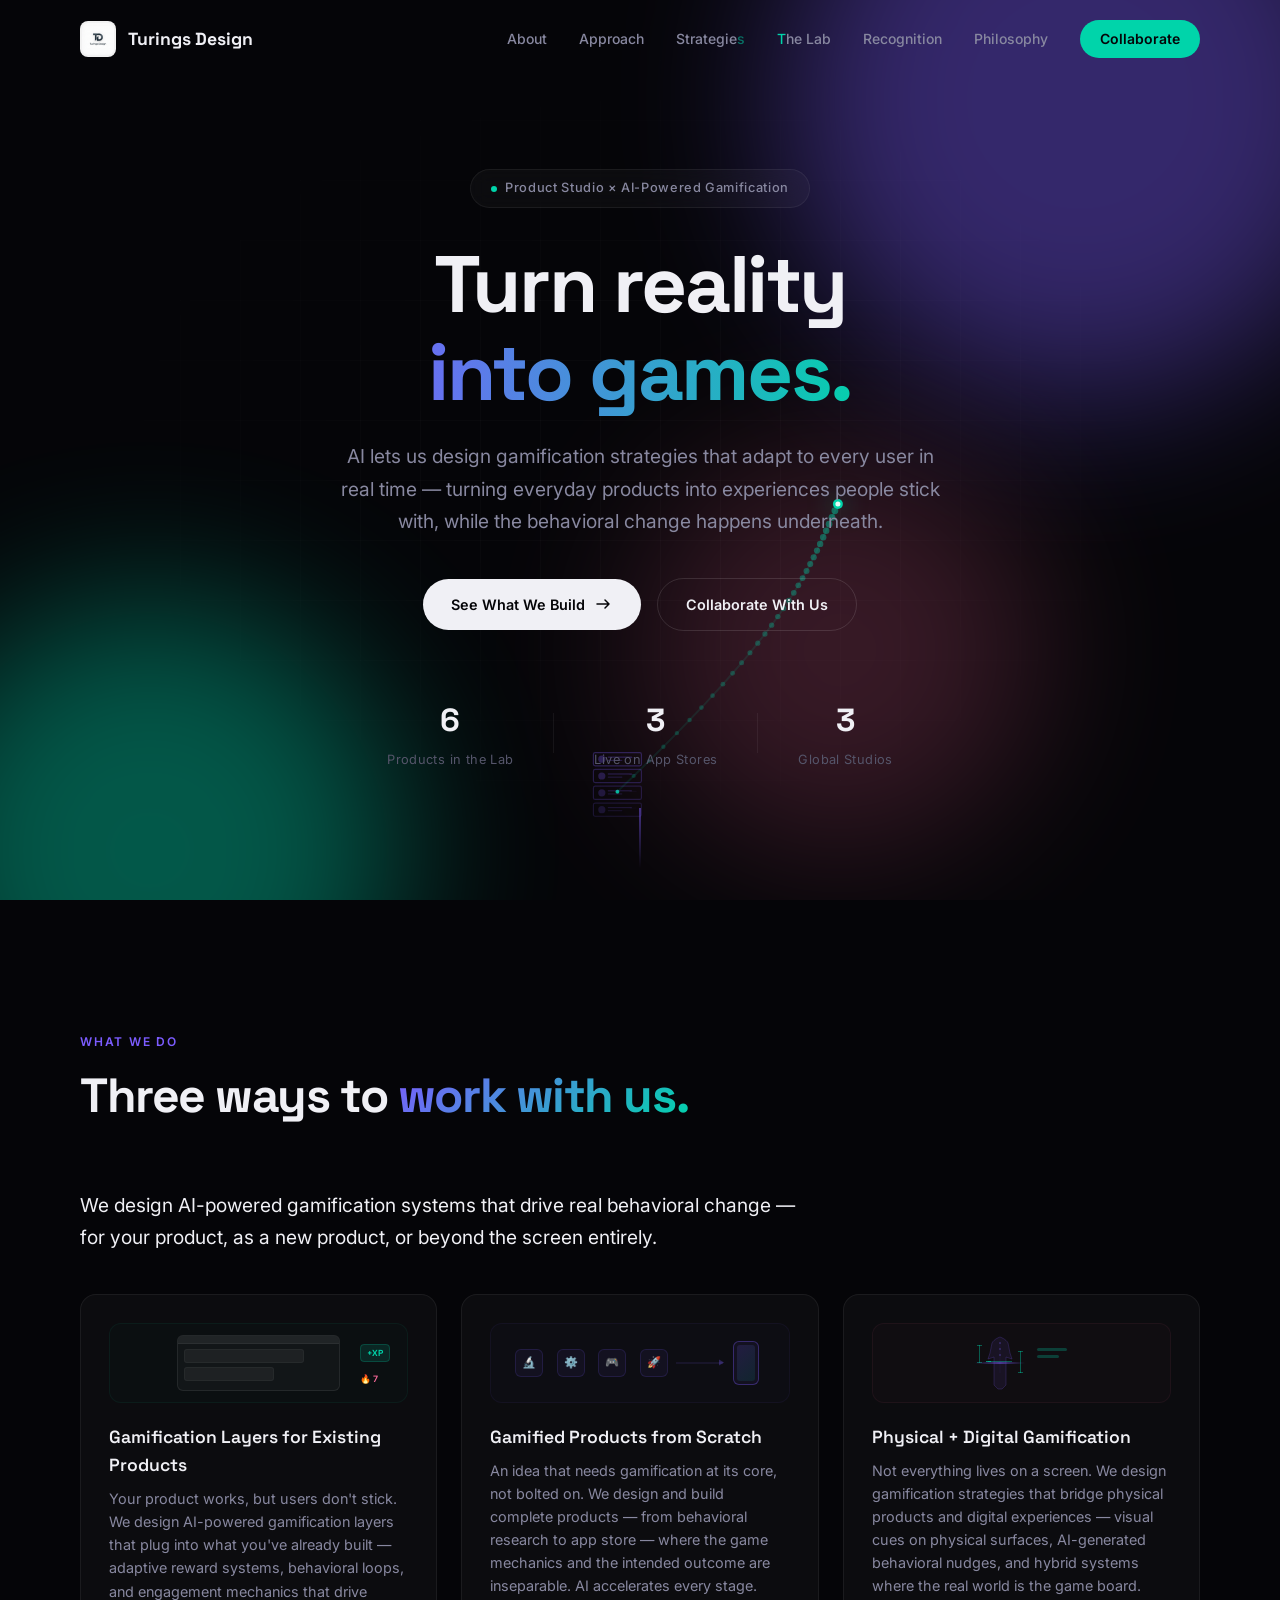
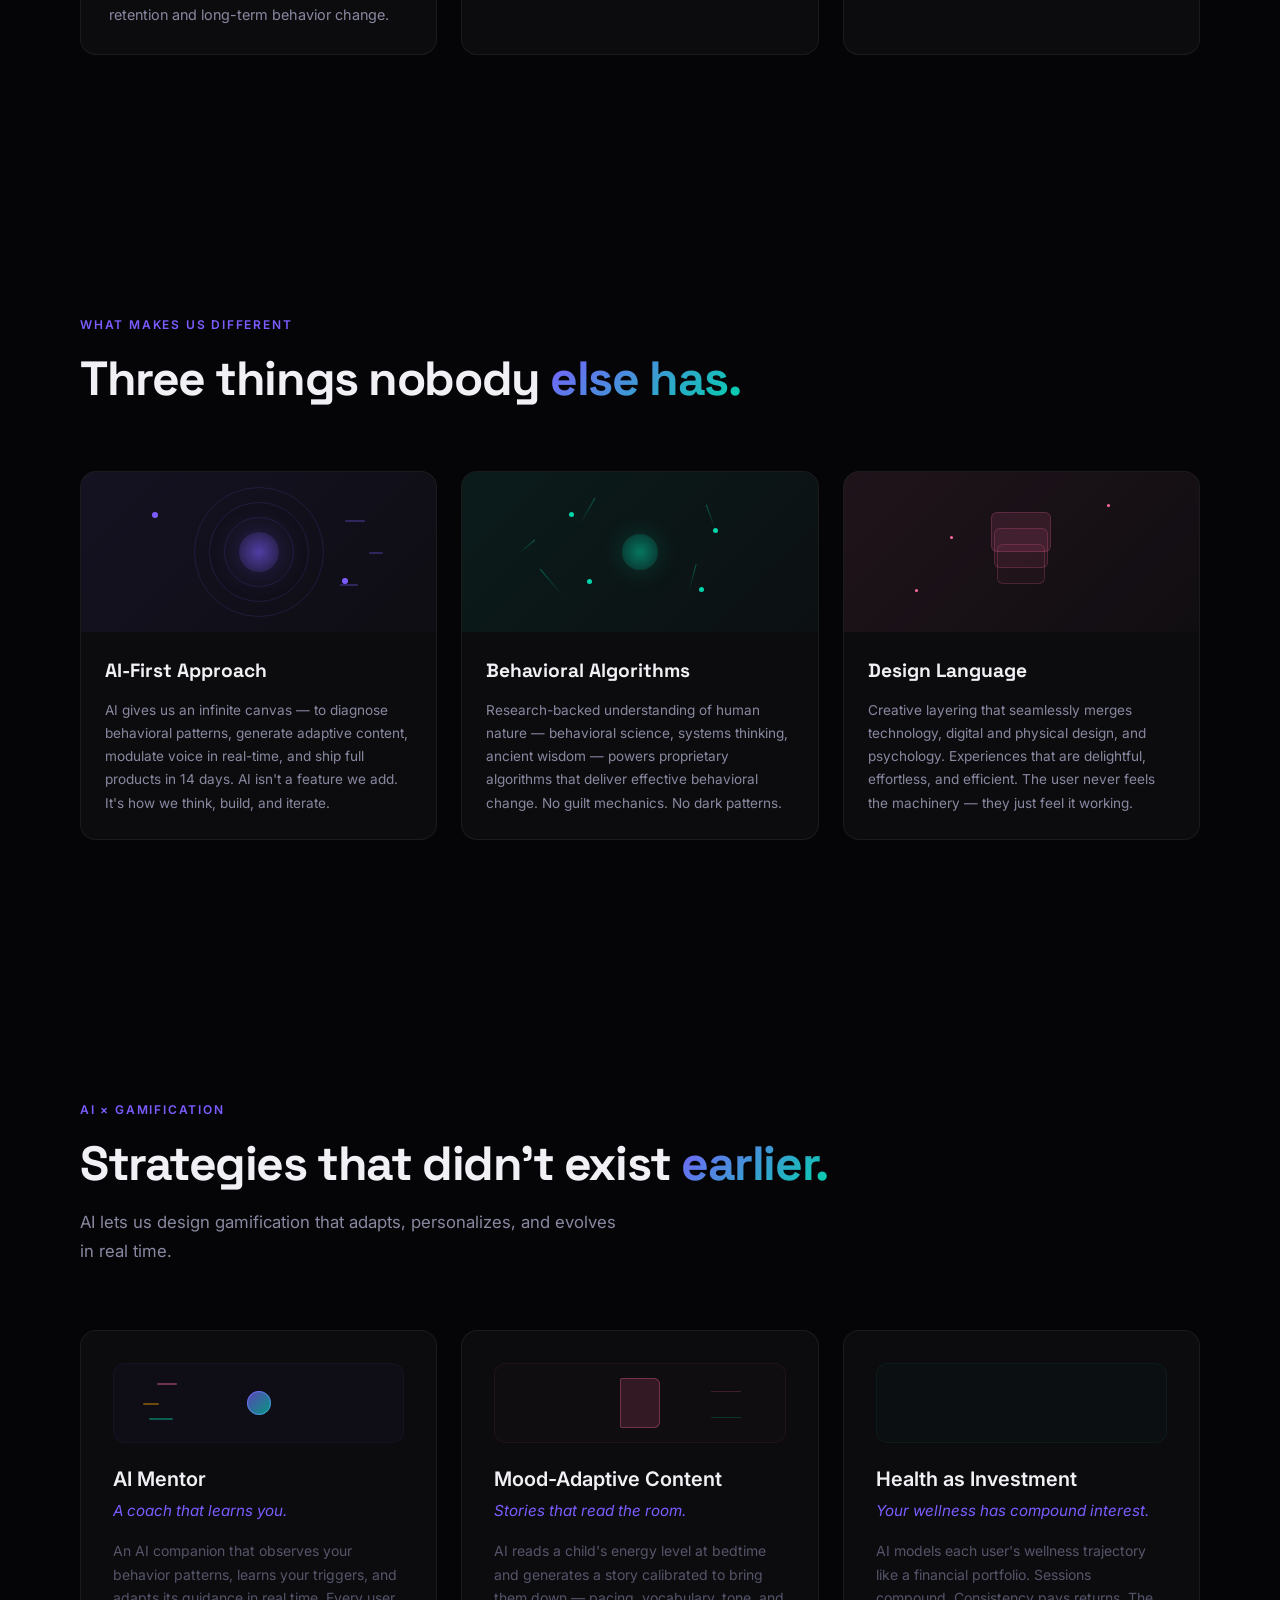
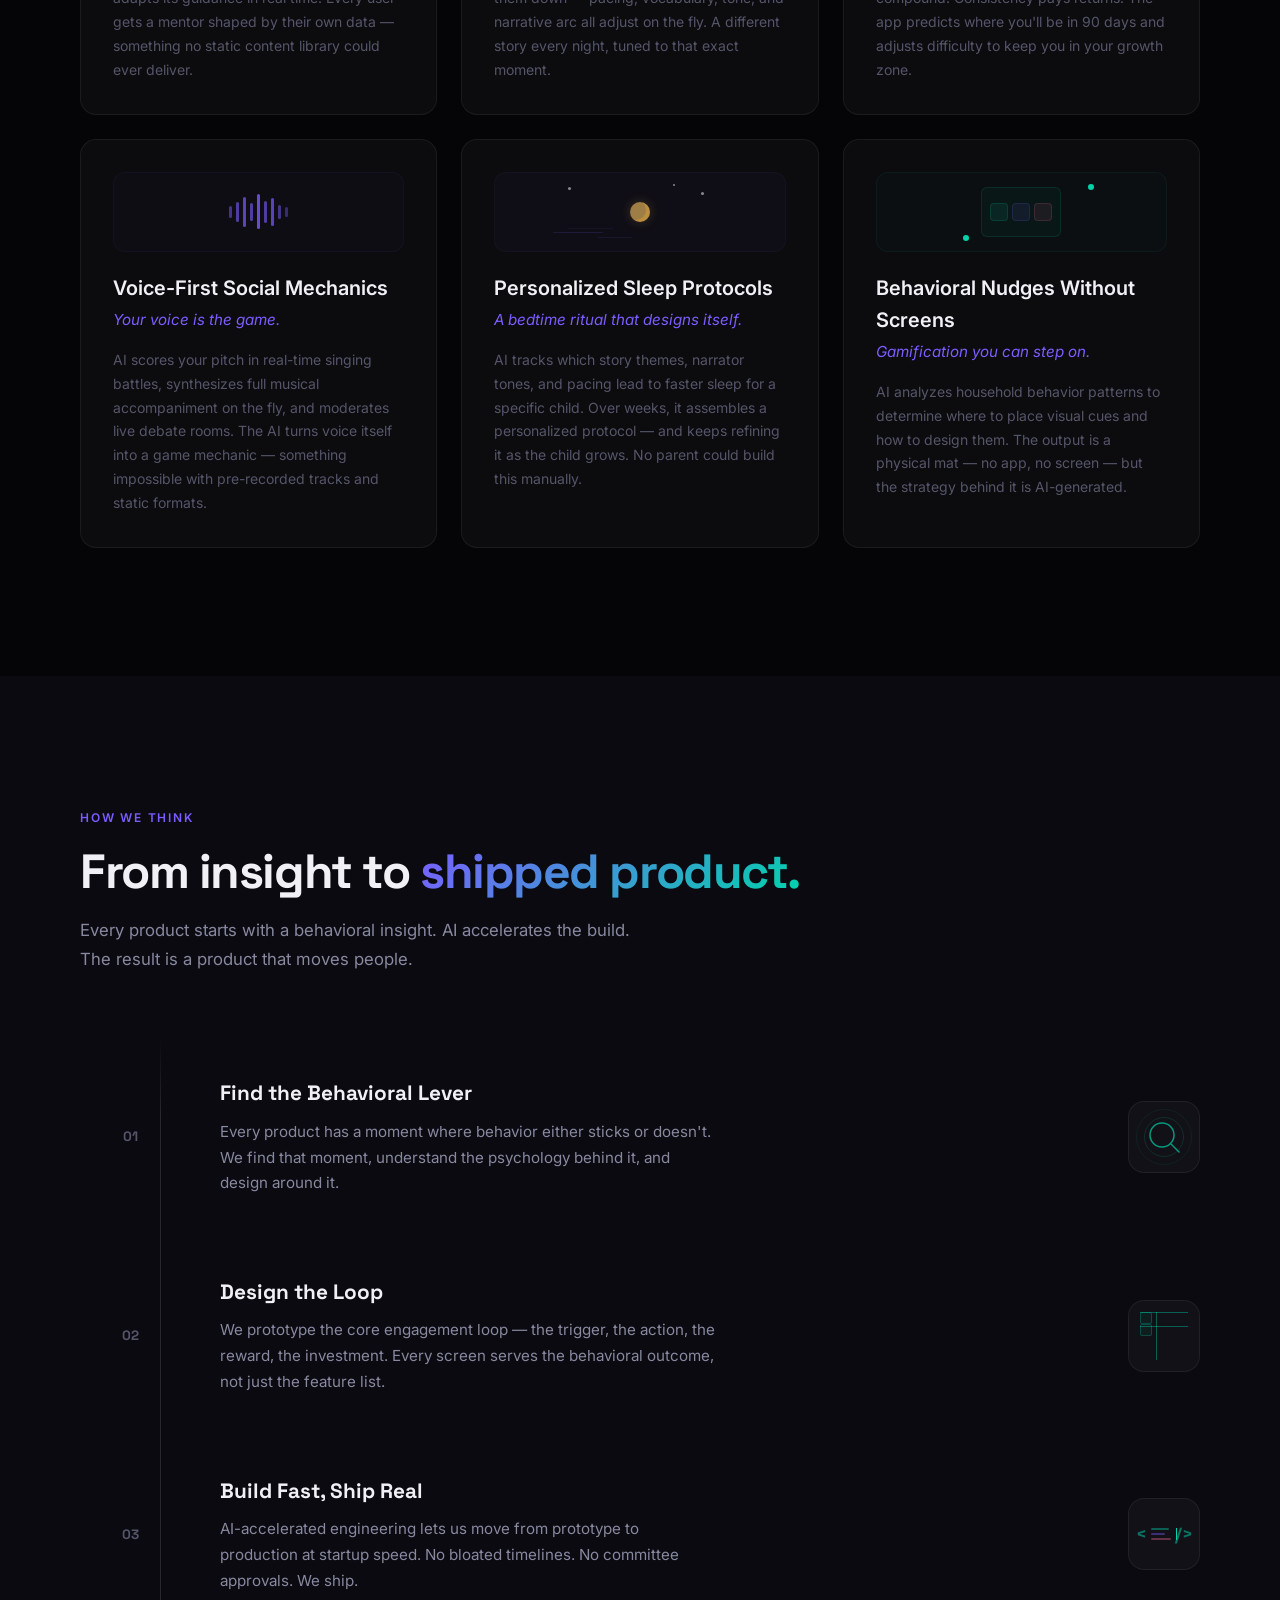
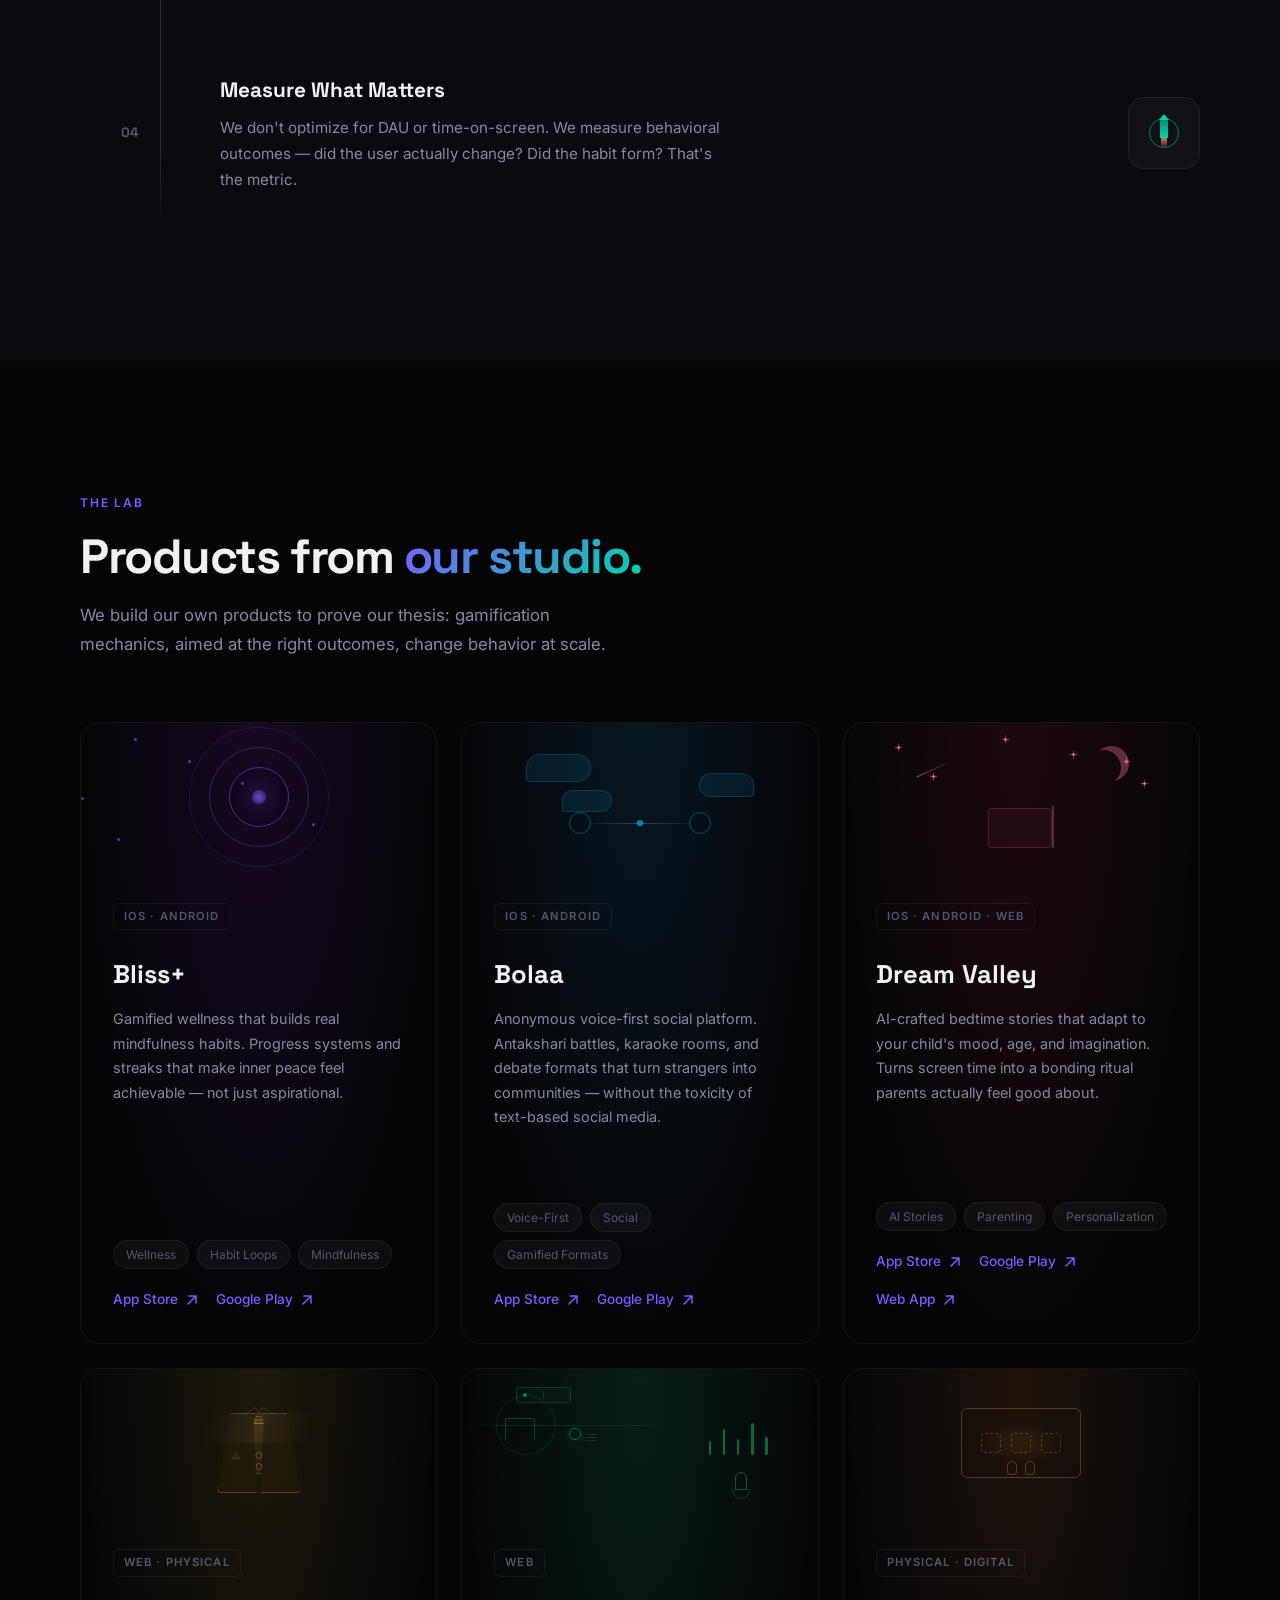
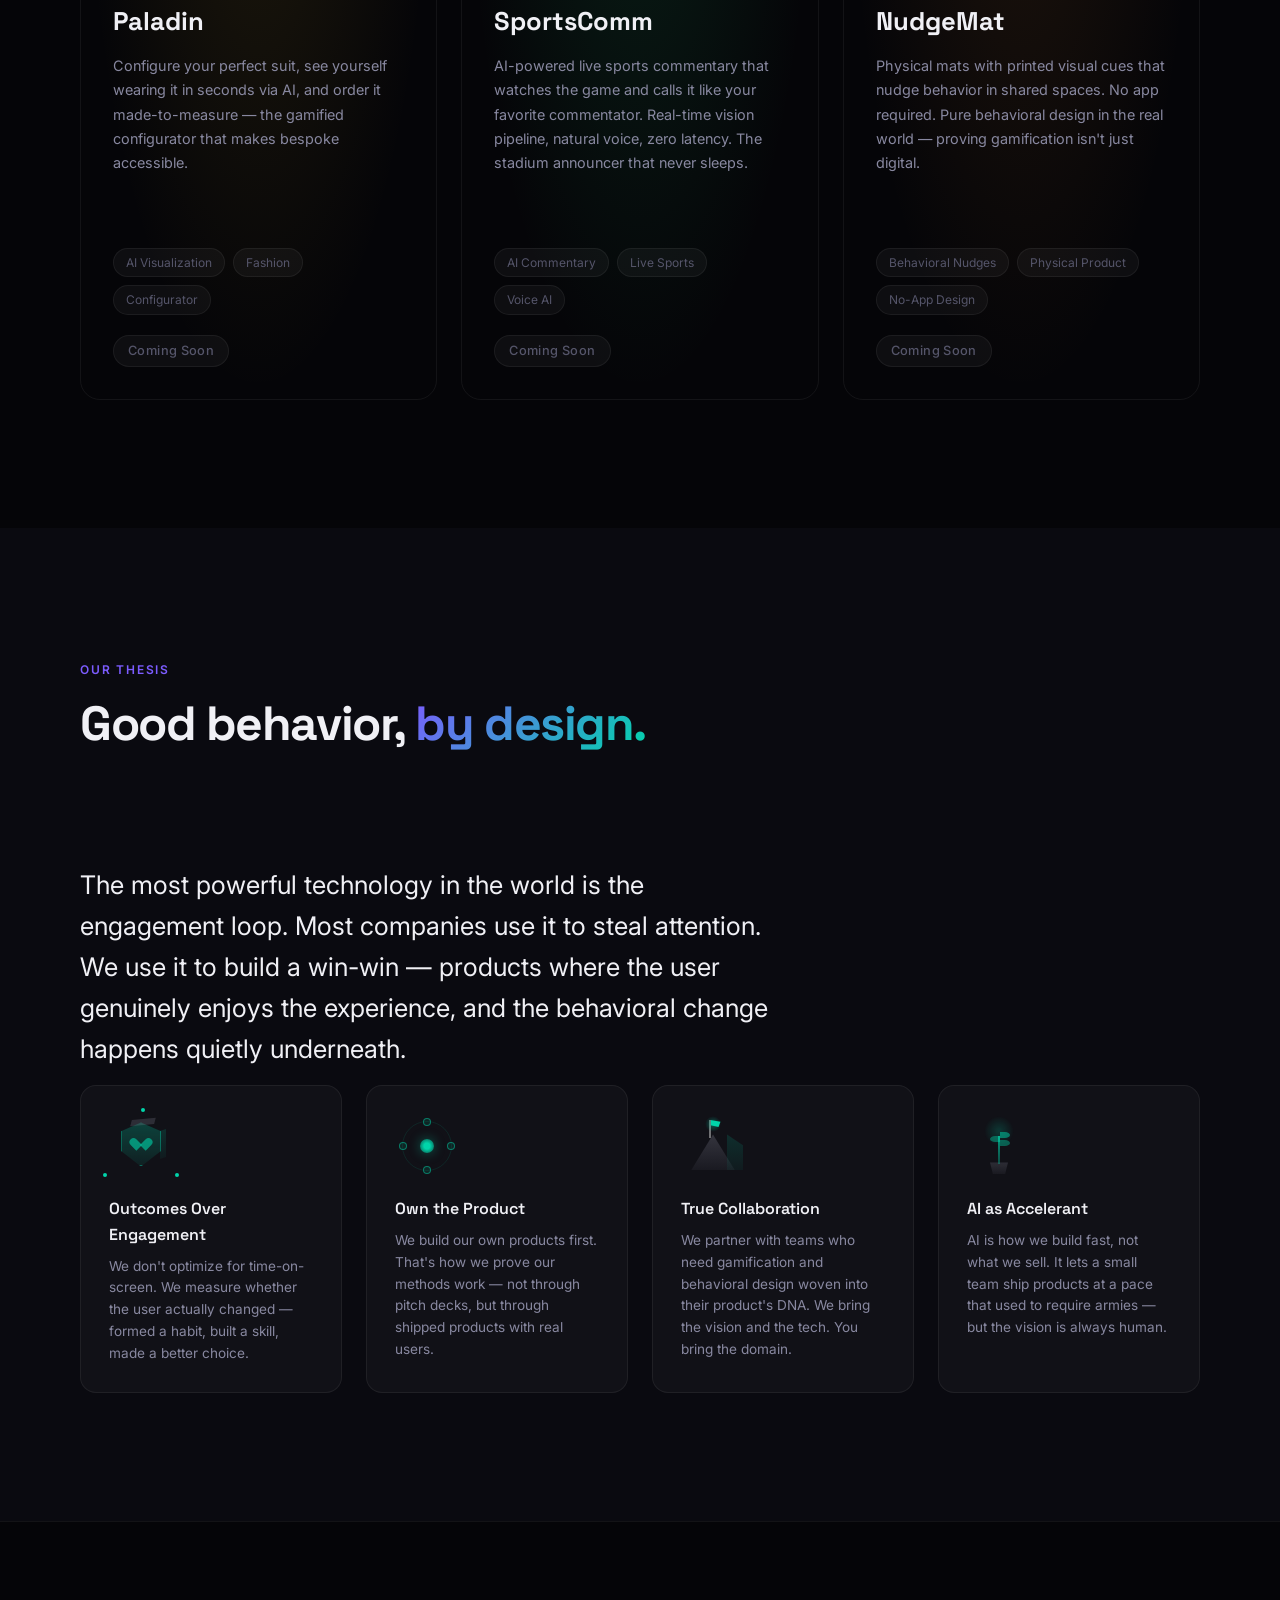
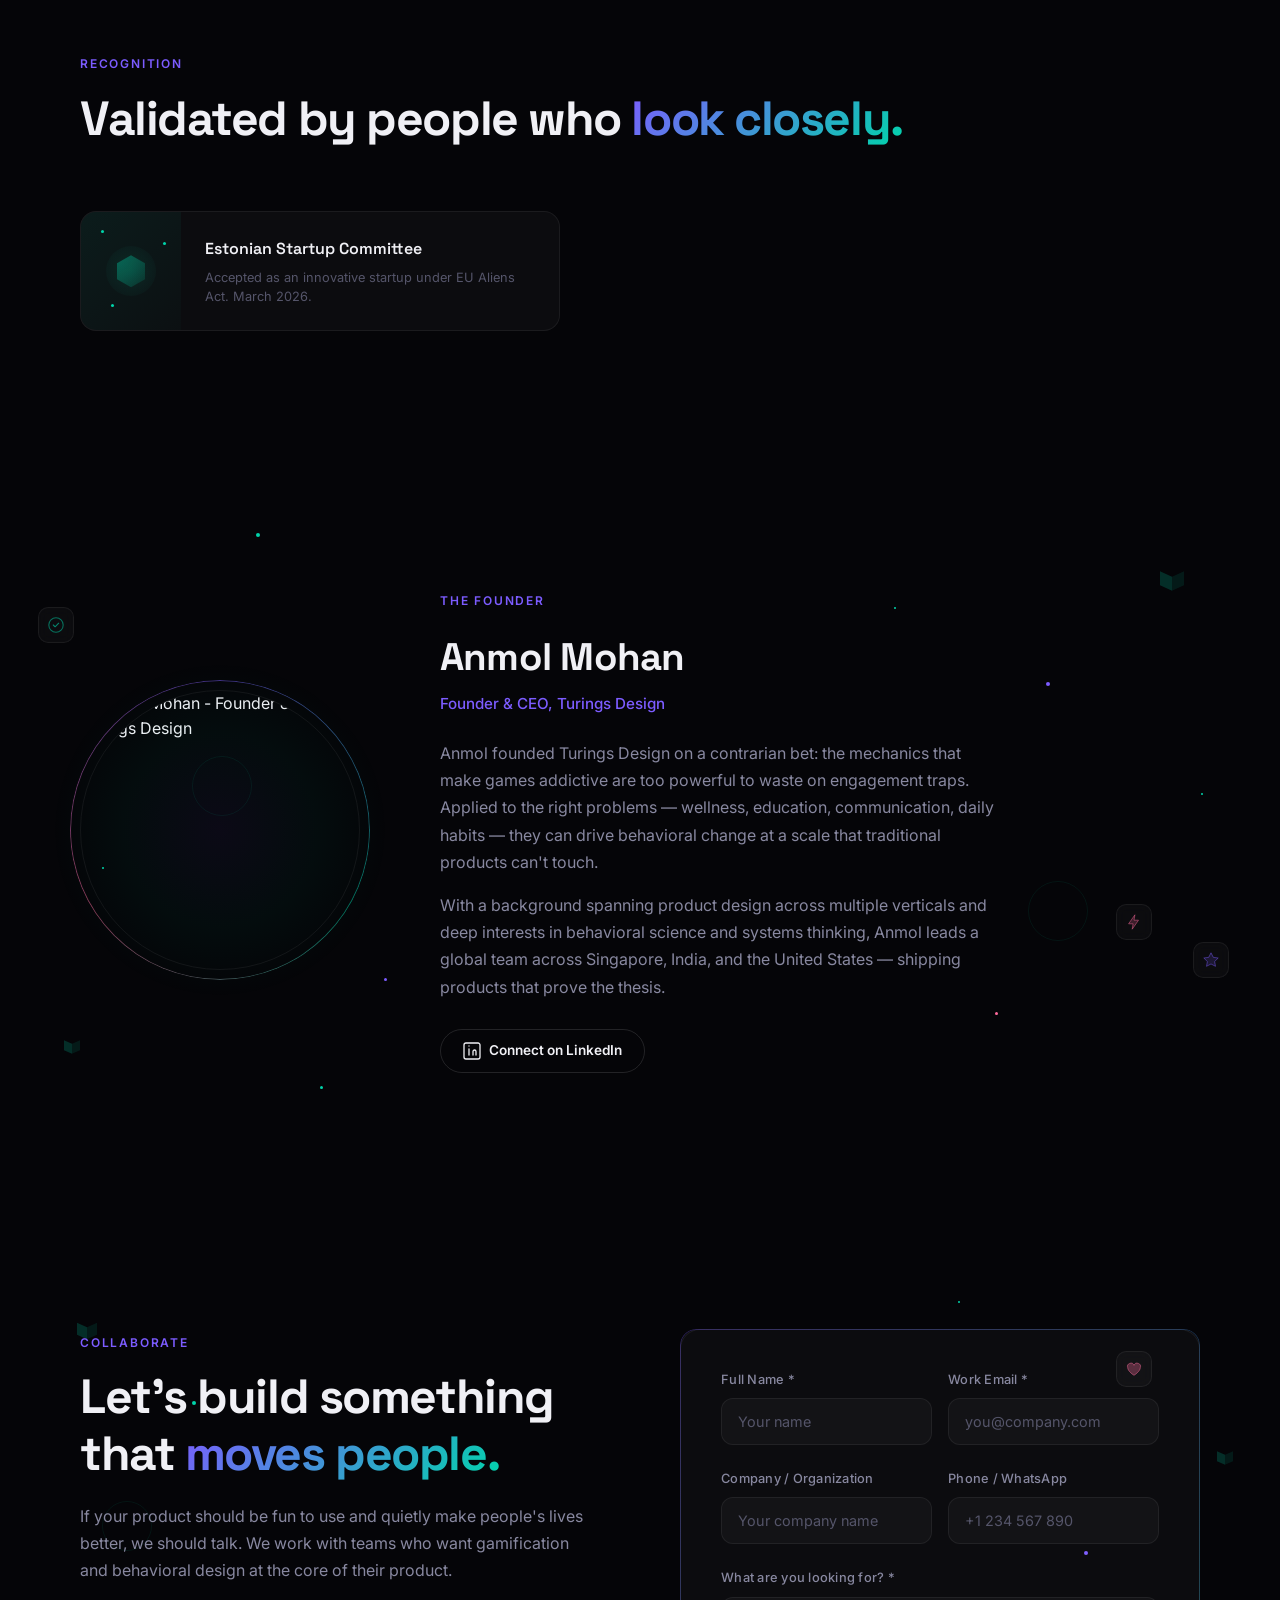
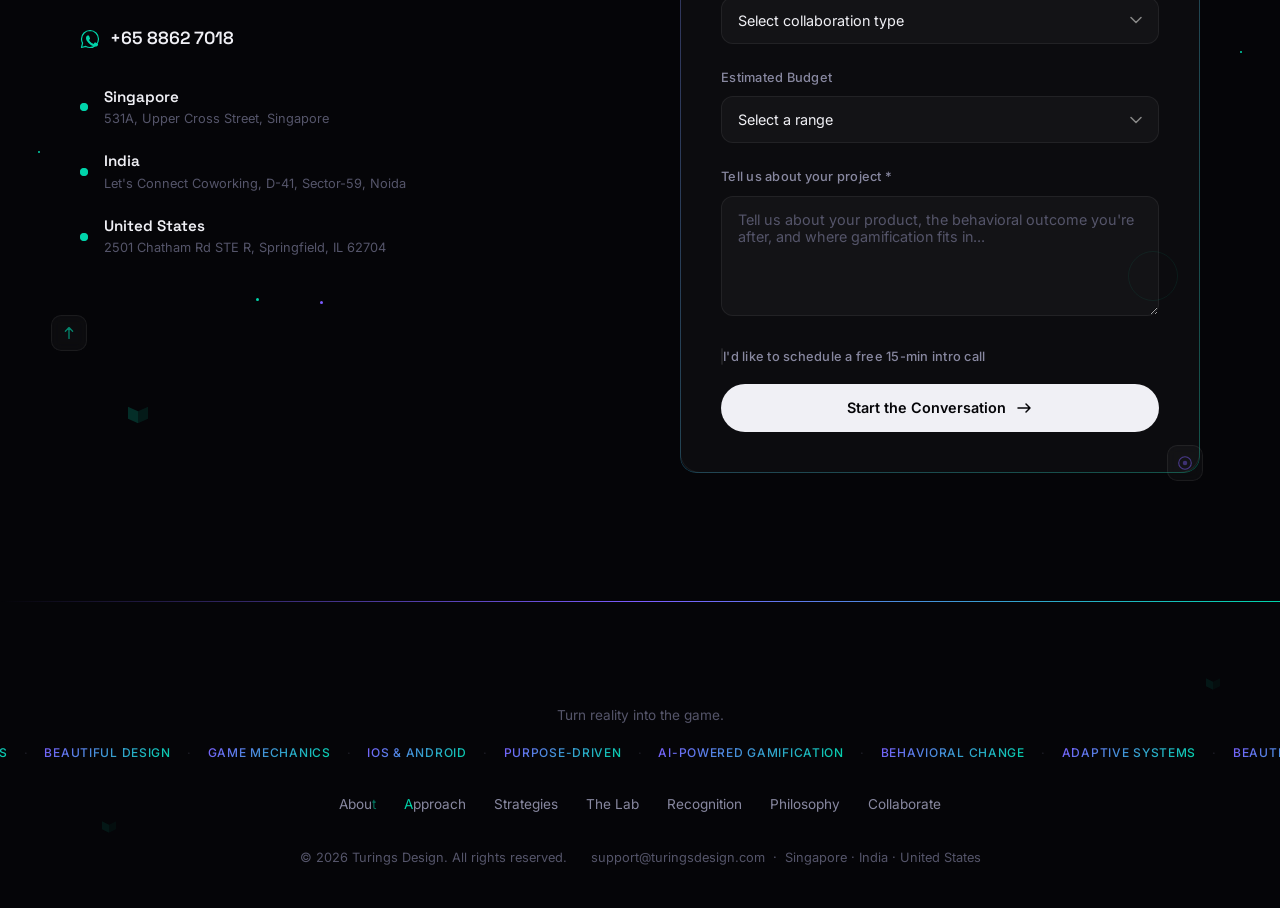
==== index.html @ 788f9ec2 "Redesign What We Do card animations to match content Card 1: App with gamification layers sliding on" ====
<!DOCTYPE html>
<html lang="en">
<head>
  <meta charset="UTF-8">
  <meta name="viewport" content="width=device-width, initial-scale=1.0">

  <!-- Primary Meta Tags -->
  <title>Turings Design — Product Studio | AI-Powered Gamification for Real-World Change</title>
  <meta name="description" content="Turings Design is a product studio that turns everyday reality into games people want to play — driving behavioral changes that make users healthier, smarter, and happier over time. We build our own products and collaborate with visionary teams. Singapore, India & USA.">
  <meta name="keywords" content="gamification product studio, AI gamification, behavioral change products, game mechanics behavior change, turn reality into game, habit formation apps, adaptive gamification, behavioral design studio, AI behavioral design, gamification for wellness education health">
  <meta name="author" content="Turings Design">
  <meta name="robots" content="index, follow, max-image-preview:large, max-snippet:-1, max-video-preview:-1">
  <link rel="canonical" href="https://turingsdesign.com/">
  <meta name="theme-color" content="#0a0a0f">
  <link rel="icon" type="image/png" href="logo.png">
  <link rel="apple-touch-icon" href="logo.png">

  <!-- Open Graph / Facebook -->
  <meta property="og:type" content="website">
  <meta property="og:url" content="https://turingsdesign.com/">
  <meta property="og:title" content="Turings Design — Product Studio | AI-Powered Gamification for Real-World Change">
  <meta property="og:description" content="AI lets us design gamification strategies that adapt to every user in real time — turning everyday products into experiences people stick with, while the behavioral change happens underneath.">
  <meta property="og:image" content="https://turingsdesign.com/og-image.png">
  <meta property="og:image:width" content="1200">
  <meta property="og:image:height" content="630">
  <meta property="og:image:alt" content="Turings Design — Turn reality into the game.">
  <meta property="og:site_name" content="Turings Design">
  <meta property="og:locale" content="en_US">

  <!-- Twitter Card -->
  <meta name="twitter:card" content="summary_large_image">
  <meta name="twitter:title" content="Turings Design — Product Studio | AI-Powered Gamification for Real-World Change">
  <meta name="twitter:description" content="AI lets us design gamification strategies that adapt to every user in real time — turning everyday products into experiences people stick with, while the behavioral change happens underneath.">
  <meta name="twitter:image" content="https://turingsdesign.com/og-image.png">
  <meta name="twitter:image:alt" content="Turings Design — Turn reality into the game.">

  <!-- Geo Tags for Local SEO -->
  <meta name="geo.region" content="SG">
  <meta name="geo.placename" content="Singapore">
  <meta name="geo.position" content="1.2839;103.8491">
  <meta name="ICBM" content="1.2839, 103.8491">

  <!-- Structured Data: Organization -->
  <script type="application/ld+json">
  {
    "@context": "https://schema.org",
    "@type": "Organization",
    "name": "Turings Design",
    "url": "https://turingsdesign.com",
    "logo": "https://turingsdesign.com/logo.png",
    "description": "Product studio that uses AI-powered gamification to turn everyday reality into engaging experiences that drive lasting behavioral change.",
    "founder": {
      "@type": "Person",
      "name": "Anmol Mohan",
      "jobTitle": "Founder & CEO",
      "url": "https://www.linkedin.com/in/anmol-mohan/"
    },
    "contactPoint": [
      {
        "@type": "ContactPoint",
        "telephone": "+65-8862-7018",
        "contactType": "sales",
        "areaServed": ["SG", "IN", "US"],
        "availableLanguage": "English"
      }
    ],
    "email": "support@turingsdesign.com",
    "sameAs": [
      "https://www.linkedin.com/in/anmol-mohan/"
    ],
    "address": [
      {
        "@type": "PostalAddress",
        "streetAddress": "531A, Upper Cross Street",
        "addressLocality": "Singapore",
        "addressCountry": "SG"
      },
      {
        "@type": "PostalAddress",
        "streetAddress": "Let's Connect Coworking, D-41, Sector-59",
        "addressLocality": "Noida",
        "addressCountry": "IN"
      },
      {
        "@type": "PostalAddress",
        "streetAddress": "2501 Chatham Rd STE R",
        "addressLocality": "Springfield",
        "addressRegion": "IL",
        "postalCode": "62704",
        "addressCountry": "US"
      }
    ],
    "knowsAbout": [
      "Gamification",
      "Behavioral Design",
      "Product Design",
      "AI-Powered Products",
      "Game Mechanics",
      "Habit Formation",
      "Mobile App Development",
      "UX Design"
    ]
  }
  </script>

  <!-- Structured Data: WebSite (enables sitelinks search) -->
  <script type="application/ld+json">
  {
    "@context": "https://schema.org",
    "@type": "WebSite",
    "name": "Turings Design",
    "url": "https://turingsdesign.com",
    "description": "Product studio that uses AI-powered gamification to turn everyday reality into engaging experiences that drive lasting behavioral change.",
    "publisher": {
      "@type": "Organization",
      "name": "Turings Design"
    }
  }
  </script>

  <!-- Structured Data: LocalBusiness (for local search visibility) -->
  <script type="application/ld+json">
  {
    "@context": "https://schema.org",
    "@type": "ProfessionalService",
    "name": "Turings Design",
    "image": "https://turingsdesign.com/logo.png",
    "url": "https://turingsdesign.com",
    "telephone": "+65-8862-7018",
    "email": "support@turingsdesign.com",
    "description": "Product studio that uses AI-powered gamification to turn everyday reality into engaging experiences that drive lasting behavioral change. We build our own products and collaborate with visionary teams.",
    "priceRange": "$$$",
    "address": {
      "@type": "PostalAddress",
      "streetAddress": "531A, Upper Cross Street",
      "addressLocality": "Singapore",
      "addressCountry": "SG"
    },
    "geo": {
      "@type": "GeoCoordinates",
      "latitude": 1.2839,
      "longitude": 103.8491
    },
    "areaServed": [
      {"@type": "Country", "name": "Singapore"},
      {"@type": "Country", "name": "India"},
      {"@type": "Country", "name": "United States"}
    ],
    "serviceType": [
      "Gamification Design",
      "Behavioral Design",
      "Product Design & Development",
      "AI-Powered Product Development",
      "UX Design",
      "Mobile App Development"
    ]
  }
  </script>

  <!-- Structured Data: SoftwareApplication (for app portfolio) -->
  <script type="application/ld+json">
  [
    {
      "@context": "https://schema.org",
      "@type": "MobileApplication",
      "name": "Bliss+",
      "operatingSystem": "Android",
      "applicationCategory": "HealthApplication",
      "description": "Gamified wellness app that uses behavioral loops and mindfulness mechanics to build lasting inner peace habits.",
      "url": "https://play.google.com/store/apps/details?id=com.mythicjung.app&hl=en",
      "creator": {
        "@type": "Organization",
        "name": "Turings Design"
      }
    },
    {
      "@context": "https://schema.org",
      "@type": "MobileApplication",
      "name": "Bolaa",
      "operatingSystem": "iOS",
      "applicationCategory": "SocialNetworkingApplication",
      "description": "Anonymous voice-first social platform where real conversations happen through gamified formats like Antakshari, karaoke, and debate rooms.",
      "url": "https://apps.apple.com/sg/app/bolaa/id6759188371",
      "creator": {
        "@type": "Organization",
        "name": "Turings Design"
      }
    },
    {
      "@context": "https://schema.org",
      "@type": "MobileApplication",
      "name": "Dream Valley",
      "operatingSystem": "Android",
      "applicationCategory": "EntertainmentApplication",
      "description": "AI-crafted bedtime stories that adapt to your child's mood, age, and imagination — turning screen time into a bonding ritual.",
      "url": "https://play.google.com/store/apps/details?id=com.vervetogether.dreamvalley&hl=en",
      "creator": {
        "@type": "Organization",
        "name": "Turings Design"
      }
    }
  ]
  </script>

  <link rel="preconnect" href="https://fonts.googleapis.com">
  <link rel="preconnect" href="https://fonts.gstatic.com" crossorigin>
  <link href="https://fonts.googleapis.com/css2?family=Inter:wght@300;400;500;600;700;800;900&family=Space+Grotesk:wght@400;500;600;700&display=swap" rel="stylesheet">
  <link rel="stylesheet" href="styles.css">
</head>
<body>

  <!-- Cursor follower -->
  <div class="cursor-glow" id="cursorGlow"></div>

  <!-- Navigation -->
  <nav class="nav" id="nav">
    <!-- Nav shimmer line -->
    <div class="nav-shimmer-line"></div>
    <div class="nav-inner">
      <a href="#" class="nav-logo">
        <img src="logo.png" alt="Turings Design" class="logo-mark-img nav-logo-spin">
        <span class="logo-text">Turings Design</span>
      </a>
      <div class="nav-links" id="navLinks">
        <a href="#about" class="nav-link">About</a>
        <a href="#approach" class="nav-link">Approach</a>
        <a href="#strategies" class="nav-link">Strategies</a>
        <a href="#lab" class="nav-link">The Lab</a>
        <a href="#recognition" class="nav-link">Recognition</a>
        <a href="philosophy.html" class="nav-link">Philosophy</a>
        <a href="#collaborate" class="nav-link nav-link--cta">Collaborate</a>
      </div>
      <button class="nav-toggle" id="navToggle" aria-label="Toggle menu">
        <span></span><span></span><span></span>
      </button>
    </div>
  </nav>

  <main>

  <!-- Hero Section -->
  <section class="hero" id="hero">
    <div class="hero-bg">
      <div class="gradient-orb orb-1"></div>
      <div class="gradient-orb orb-2"></div>
      <div class="gradient-orb orb-3"></div>
      <div class="grid-overlay"></div>
    </div>
    <!-- Hero canvas animation -->
    <canvas id="heroCanvas" class="hero-canvas"></canvas>
    <div class="hero-content">
      <div class="hero-badge hero-anim">
        <span class="badge-dot"></span>
        Product Studio &times; AI-Powered Gamification
      </div>
      <h1 class="hero-title hero-anim">
        <span class="title-line">Turn reality</span>
        <span class="title-line title-gradient">into games.</span>
      </h1>
      <p class="hero-subtitle hero-anim">
        AI lets us design gamification strategies that adapt to every user in real time — turning everyday products into experiences people stick with, while the behavioral change happens underneath.
      </p>
      <div class="hero-actions hero-anim">
        <a href="#lab" class="btn btn-primary">
          See What We Build
          <svg width="20" height="20" viewBox="0 0 20 20" fill="none"><path d="M4 10h12m0 0l-4-4m4 4l-4 4" stroke="currentColor" stroke-width="1.5" stroke-linecap="round" stroke-linejoin="round"/></svg>
        </a>
        <a href="#collaborate" class="btn btn-secondary">Collaborate With Us</a>
      </div>
      <div class="hero-stats hero-anim">
        <div class="stat">
          <span class="stat-number" data-target="6">0</span>
          <span class="stat-label">Products in the Lab</span>
        </div>
        <div class="stat-divider"></div>
        <div class="stat">
          <span class="stat-number" data-target="3">0</span>
          <span class="stat-label">Live on App Stores</span>
        </div>
        <div class="stat-divider"></div>
        <div class="stat">
          <span class="stat-number" data-target="3">0</span>
          <span class="stat-label">Global Studios</span>
        </div>
      </div>
    </div>
    <div class="scroll-indicator">
      <div class="scroll-line"></div>
    </div>
  </section>

  <!-- About Section -->
  <section class="section section-about" id="about">
    <div class="container">
      <div class="section-header reveal">
        <span class="section-tag">What We Do</span>
        <h2 class="section-title">Three ways to <span class="text-gradient">work with us.</span></h2>
      </div>
      <div class="about-grid">
        <div class="about-text reveal">
          <p class="text-large">
            We design AI-powered gamification systems that drive real behavioral change — for your product, as a new product, or beyond the screen entirely.
          </p>
        </div>
        <div class="about-features">
          <div class="feature-card reveal">
            <div class="feature-scene scene-layers">
              <!-- Existing app base -->
              <div class="layers-base">
                <div class="layers-base-bar"></div>
                <div class="layers-base-content">
                  <div class="layers-base-block lb-1"></div>
                  <div class="layers-base-block lb-2"></div>
                </div>
              </div>
              <!-- Gamification layers sliding on top -->
              <div class="layers-overlay layer-1">
                <svg class="layer-ring" viewBox="0 0 28 28" width="28" height="28">
                  <circle cx="14" cy="14" r="10" fill="none" stroke="var(--accent-1)" stroke-width="2" stroke-dasharray="63" stroke-dashoffset="63" stroke-linecap="round" transform="rotate(-90 14 14)"/>
                </svg>
              </div>
              <div class="layers-overlay layer-2">
                <span class="layer-badge">+XP</span>
              </div>
              <div class="layers-overlay layer-3">
                <span class="layer-streak">🔥 7</span>
              </div>
            </div>
            <h3>Gamification Layers for Existing Products</h3>
            <p>Your product works, but users don't stick. We design AI-powered gamification layers that plug into what you've already built — adaptive reward systems, behavioral loops, and engagement mechanics that drive retention and long-term behavior change.</p>
          </div>
          <div class="feature-card reveal">
            <div class="feature-scene scene-scratch">
              <!-- Building blocks assembling into a product -->
              <div class="scratch-block sb-research">
                <span class="sb-icon">🔬</span>
              </div>
              <div class="scratch-block sb-algo">
                <span class="sb-icon">⚙️</span>
              </div>
              <div class="scratch-block sb-design">
                <span class="sb-icon">🎮</span>
              </div>
              <div class="scratch-block sb-ship">
                <span class="sb-icon">🚀</span>
              </div>
              <!-- Final product -->
              <div class="scratch-product">
                <div class="scratch-phone">
                  <div class="scratch-phone-screen"></div>
                </div>
              </div>
              <!-- Arrow flow -->
              <div class="scratch-arrow"></div>
            </div>
            <h3>Gamified Products from Scratch</h3>
            <p>An idea that needs gamification at its core, not bolted on. We design and build complete products — from behavioral research to app store — where the game mechanics and the intended outcome are inseparable. AI accelerates every stage.</p>
          </div>
          <div class="feature-card reveal">
            <div class="feature-scene scene-physical">
              <!-- Physical suit silhouette -->
              <div class="suit-silhouette">
                <svg class="suit-svg" viewBox="0 0 40 60" width="40" height="60">
                  <path d="M20 4 C20 4 14 6 12 10 L10 20 L8 26 L14 24 L14 52 L18 56 L22 56 L26 52 L26 24 L32 26 L30 20 L28 10 C26 6 20 4 20 4Z" fill="rgba(124,92,255,0.08)" stroke="rgba(124,92,255,0.25)" stroke-width="0.8"/>
                  <line x1="20" y1="10" x2="20" y2="40" stroke="rgba(124,92,255,0.12)" stroke-width="0.5"/>
                  <circle cx="20" cy="10" r="1" fill="rgba(124,92,255,0.3)"/>
                  <circle cx="20" cy="16" r="1" fill="rgba(124,92,255,0.3)"/>
                  <circle cx="20" cy="22" r="1" fill="rgba(124,92,255,0.3)"/>
                </svg>
                <!-- Digital measurement lines -->
                <div class="suit-measure sm-1"></div>
                <div class="suit-measure sm-2"></div>
                <div class="suit-measure sm-3"></div>
                <!-- AR scan sweep -->
                <div class="suit-scan"></div>
              </div>
              <!-- Digital nudge output -->
              <div class="suit-output">
                <div class="suit-data sd-1"></div>
                <div class="suit-data sd-2"></div>
                <div class="suit-check">✓</div>
              </div>
            </div>
            <h3>Physical + Digital Gamification</h3>
            <p>Not everything lives on a screen. We design gamification strategies that bridge physical products and digital experiences — visual cues on physical surfaces, AI-generated behavioral nudges, and hybrid systems where the real world is the game board.</p>
          </div>
        </div>
      </div>
    </div>
  </section>

  <!-- What Makes Us Different -->
  <section class="section section-approach" id="approach">
    <div class="container">
      <div class="section-header reveal">
        <span class="section-tag">What Makes Us Different</span>
        <h2 class="section-title">Three things nobody <span class="text-gradient">else has.</span></h2>
      </div>
      <div class="approach-grid">
        <div class="approach-card reveal">
          <div class="approach-scene approach-scene-ai">
            <div class="approach-orb"></div>
            <div class="approach-ring ar-1"></div>
            <div class="approach-ring ar-2"></div>
            <div class="approach-ring ar-3"></div>
            <div class="approach-pulse ap-1"></div>
            <div class="approach-pulse ap-2"></div>
            <div class="approach-data ad-1"></div>
            <div class="approach-data ad-2"></div>
            <div class="approach-data ad-3"></div>
          </div>
          <h3>AI-First Approach</h3>
          <p>AI gives us an infinite canvas &mdash; to diagnose behavioral patterns, generate adaptive content, modulate voice in real-time, and ship full products in 14 days. AI isn't a feature we add. It's how we think, build, and iterate.</p>
        </div>
        <div class="approach-card reveal">
          <div class="approach-scene approach-scene-behavioral">
            <div class="approach-brain"></div>
            <div class="approach-synapse as-1"></div>
            <div class="approach-synapse as-2"></div>
            <div class="approach-synapse as-3"></div>
            <div class="approach-synapse as-4"></div>
            <div class="approach-synapse as-5"></div>
            <div class="approach-neuron an-1"></div>
            <div class="approach-neuron an-2"></div>
            <div class="approach-neuron an-3"></div>
            <div class="approach-neuron an-4"></div>
          </div>
          <h3>Behavioral Algorithms</h3>
          <p>Research-backed understanding of human nature &mdash; behavioral science, systems thinking, ancient wisdom &mdash; powers proprietary algorithms that deliver effective behavioral change. No guilt mechanics. No dark patterns.</p>
        </div>
        <div class="approach-card reveal">
          <div class="approach-scene approach-scene-design">
            <div class="approach-layers">
              <div class="approach-layer al-1"></div>
              <div class="approach-layer al-2"></div>
              <div class="approach-layer al-3"></div>
            </div>
            <div class="approach-sparkle asp-1"></div>
            <div class="approach-sparkle asp-2"></div>
            <div class="approach-sparkle asp-3"></div>
            <div class="approach-shimmer"></div>
          </div>
          <h3>Design Language</h3>
          <p>Creative layering that seamlessly merges technology, digital and physical design, and psychology. Experiences that are delightful, effortless, and efficient. The user never feels the machinery &mdash; they just feel it working.</p>
        </div>
      </div>
    </div>
  </section>

  <!-- Strategies Section -->
  <section class="section section-strategies" id="strategies">
    <div class="container">
      <div class="section-header reveal">
        <span class="section-tag">AI &times; Gamification</span>
        <h2 class="section-title">Strategies that didn't exist <span class="text-gradient">earlier.</span></h2>
        <p class="section-subtitle">AI lets us design gamification that adapts, personalizes, and evolves in real time.</p>
      </div>
      <div class="strategies-grid">

        <div class="strategy-card reveal">
          <div class="strategy-scene scene-mentor">
            <div class="mentor-avatar"></div>
            <div class="mentor-pulse"></div>
            <div class="mentor-data md-1"></div>
            <div class="mentor-data md-2"></div>
            <div class="mentor-data md-3"></div>
            <div class="mentor-nudge">&#x2192;</div>
          </div>
          <h3 class="strategy-name">AI Mentor</h3>
          <p class="strategy-hook">A coach that learns you.</p>
          <p class="strategy-body">An AI companion that observes your behavior patterns, learns your triggers, and adapts its guidance in real time. Every user gets a mentor shaped by their own data — something no static content library could ever deliver.</p>
        </div>

        <div class="strategy-card reveal">
          <div class="strategy-scene scene-mood">
            <div class="mood-book">
              <div class="mood-page mp-1"></div>
              <div class="mood-page mp-2"></div>
              <div class="mood-page mp-3"></div>
            </div>
            <div class="mood-indicator"></div>
            <div class="mood-wave mw-1"></div>
            <div class="mood-wave mw-2"></div>
          </div>
          <h3 class="strategy-name">Mood-Adaptive Content</h3>
          <p class="strategy-hook">Stories that read the room.</p>
          <p class="strategy-body">AI reads a child's energy level at bedtime and generates a story calibrated to bring them down — pacing, vocabulary, tone, and narrative arc all adjust on the fly. A different story every night, tuned to that exact moment.</p>
        </div>

        <div class="strategy-card reveal">
          <div class="strategy-scene scene-invest">
            <div class="invest-chart">
              <svg viewBox="0 0 120 50" width="120" height="50" class="invest-svg">
                <path class="invest-line" d="M0,45 C20,42 30,38 45,30 S70,15 90,10 S110,5 120,2" fill="none" stroke="var(--accent-2)" stroke-width="1.5" stroke-linecap="round"/>
                <path class="invest-fill" d="M0,45 C20,42 30,38 45,30 S70,15 90,10 S110,5 120,2 L120,50 L0,50 Z" fill="url(#investGrad)"/>
                <defs>
                  <linearGradient id="investGrad" x1="0" y1="0" x2="0" y2="1">
                    <stop offset="0%" stop-color="rgba(0,212,170,0.2)"/>
                    <stop offset="100%" stop-color="rgba(0,212,170,0)"/>
                  </linearGradient>
                </defs>
              </svg>
              <div class="invest-dot"></div>
            </div>
            <div class="invest-plus">+12%</div>
          </div>
          <h3 class="strategy-name">Health as Investment</h3>
          <p class="strategy-hook">Your wellness has compound interest.</p>
          <p class="strategy-body">AI models each user's wellness trajectory like a financial portfolio. Sessions compound. Consistency pays returns. The app predicts where you'll be in 90 days and adjusts difficulty to keep you in your growth zone.</p>
        </div>

        <div class="strategy-card reveal">
          <div class="strategy-scene scene-voice">
            <div class="voice-bar vb-1"></div>
            <div class="voice-bar vb-2"></div>
            <div class="voice-bar vb-3"></div>
            <div class="voice-bar vb-4"></div>
            <div class="voice-bar vb-5"></div>
            <div class="voice-bar vb-6"></div>
            <div class="voice-bar vb-7"></div>
            <div class="voice-bar vb-8"></div>
            <div class="voice-bar vb-9"></div>
            <div class="voice-score">98</div>
          </div>
          <h3 class="strategy-name">Voice-First Social Mechanics</h3>
          <p class="strategy-hook">Your voice is the game.</p>
          <p class="strategy-body">AI scores your pitch in real-time singing battles, synthesizes full musical accompaniment on the fly, and moderates live debate rooms. The AI turns voice itself into a game mechanic — something impossible with pre-recorded tracks and static formats.</p>
        </div>

        <div class="strategy-card reveal">
          <div class="strategy-scene scene-sleep">
            <div class="sleep-moon"></div>
            <div class="sleep-star ss-1"></div>
            <div class="sleep-star ss-2"></div>
            <div class="sleep-star ss-3"></div>
            <div class="sleep-wave sw-1"></div>
            <div class="sleep-wave sw-2"></div>
            <div class="sleep-wave sw-3"></div>
          </div>
          <h3 class="strategy-name">Personalized Sleep Protocols</h3>
          <p class="strategy-hook">A bedtime ritual that designs itself.</p>
          <p class="strategy-body">AI tracks which story themes, narrator tones, and pacing lead to faster sleep for a specific child. Over weeks, it assembles a personalized protocol — and keeps refining it as the child grows. No parent could build this manually.</p>
        </div>

        <div class="strategy-card reveal">
          <div class="strategy-scene scene-nudge">
            <div class="nudge-mat">
              <div class="nudge-zone nz-1"></div>
              <div class="nudge-zone nz-2"></div>
              <div class="nudge-zone nz-3"></div>
            </div>
            <div class="nudge-pulse np-1"></div>
            <div class="nudge-pulse np-2"></div>
          </div>
          <h3 class="strategy-name">Behavioral Nudges Without Screens</h3>
          <p class="strategy-hook">Gamification you can step on.</p>
          <p class="strategy-body">AI analyzes household behavior patterns to determine where to place visual cues and how to design them. The output is a physical mat — no app, no screen — but the strategy behind it is AI-generated.</p>
        </div>

      </div>
    </div>
  </section>

  <!-- Process Section -->
  <section class="section section-process" id="process">
    <div class="container">
      <div class="section-header reveal">
        <span class="section-tag">How We Think</span>
        <h2 class="section-title">From insight to <span class="text-gradient">shipped product.</span></h2>
        <p class="section-subtitle">Every product starts with a behavioral insight. AI accelerates the build. The result is a product that moves people.</p>
      </div>
      <div class="process-timeline">
        <div class="process-step reveal">
          <div class="step-number">01</div>
          <div class="step-content">
            <h3>Find the Behavioral Lever</h3>
            <p>Every product has a moment where behavior either sticks or doesn't. We find that moment, understand the psychology behind it, and design around it.</p>
          </div>
          <div class="step-visual">
            <div class="step-icon-wrap step-scene-discover">
              <svg width="40" height="40" viewBox="0 0 40 40" fill="none"><circle cx="18" cy="18" r="12" stroke="currentColor" stroke-width="1.5"/><path d="M27 27l8 8" stroke="currentColor" stroke-width="1.5" stroke-linecap="round"/></svg>
              <div class="discover-dots">
                <span class="dd dd-1"></span>
                <span class="dd dd-2"></span>
                <span class="dd dd-3"></span>
                <span class="dd dd-4"></span>
                <span class="dd dd-5"></span>
              </div>
              <div class="discover-scan"></div>
            </div>
          </div>
        </div>
        <div class="process-step reveal">
          <div class="step-number">02</div>
          <div class="step-content">
            <h3>Design the Loop</h3>
            <p>We prototype the core engagement loop — the trigger, the action, the reward, the investment. Every screen serves the behavioral outcome, not just the feature list.</p>
          </div>
          <div class="step-visual">
            <div class="step-icon-wrap step-scene-design">
              <div class="design-wireframe">
                <div class="dw-line dw-h1"></div>
                <div class="dw-line dw-h2"></div>
                <div class="dw-line dw-v1"></div>
                <div class="dw-block dw-b1"></div>
                <div class="dw-block dw-b2"></div>
              </div>
            </div>
          </div>
        </div>
        <div class="process-step reveal">
          <div class="step-number">03</div>
          <div class="step-content">
            <h3>Build Fast, Ship Real</h3>
            <p>AI-accelerated engineering lets us move from prototype to production at startup speed. No bloated timelines. No committee approvals. We ship.</p>
          </div>
          <div class="step-visual">
            <div class="step-icon-wrap step-scene-build">
              <div class="build-code">
                <div class="bc-bracket bc-open">&lt;</div>
                <div class="bc-lines">
                  <span class="bcl bcl-1"></span>
                  <span class="bcl bcl-2"></span>
                  <span class="bcl bcl-3"></span>
                </div>
                <div class="bc-bracket bc-close">/&gt;</div>
              </div>
              <div class="build-cursor"></div>
            </div>
          </div>
        </div>
        <div class="process-step reveal">
          <div class="step-number">04</div>
          <div class="step-content">
            <h3>Measure What Matters</h3>
            <p>We don't optimize for DAU or time-on-screen. We measure behavioral outcomes — did the user actually change? Did the habit form? That's the metric.</p>
          </div>
          <div class="step-visual">
            <div class="step-icon-wrap step-scene-launch">
              <div class="launch-rocket">
                <div class="rocket-body"></div>
                <div class="rocket-flame"></div>
              </div>
              <div class="launch-ring lr-1"></div>
              <div class="launch-ring lr-2"></div>
              <div class="launch-ring lr-3"></div>
            </div>
          </div>
        </div>
      </div>
    </div>
  </section>

  <!-- Work / Portfolio Section -->
  <section class="section section-work" id="lab">
    <div class="container">
      <div class="section-header reveal">
        <span class="section-tag">The Lab</span>
        <h2 class="section-title">Products from <span class="text-gradient">our studio.</span></h2>
        <p class="section-subtitle">We build our own products to prove our thesis: gamification mechanics, aimed at the right outcomes, change behavior at scale.</p>
      </div>
      <div class="work-grid">

        <div class="work-card reveal">
          <div class="work-card-bg" style="--card-hue: 280;"></div>
          <div class="work-card-visual work-visual-bliss">
            <div class="breath-ring ring-1"></div>
            <div class="breath-ring ring-2"></div>
            <div class="breath-ring ring-3"></div>
            <div class="breath-center"></div>
            <div class="float-particle fp-1"></div>
            <div class="float-particle fp-2"></div>
            <div class="float-particle fp-3"></div>
            <div class="float-particle fp-4"></div>
            <div class="float-particle fp-5"></div>
            <div class="float-particle fp-6"></div>
          </div>
          <div class="work-card-content">
            <div class="work-card-header">
              <span class="work-platform">iOS · Android</span>
            </div>
            <h3 class="work-title">Bliss+</h3>
            <p class="work-desc">Gamified wellness that builds real mindfulness habits. Progress systems and streaks that make inner peace feel achievable — not just aspirational.</p>
            <div class="work-tags">
              <span>Wellness</span>
              <span>Habit Loops</span>
              <span>Mindfulness</span>
            </div>
            <div class="work-links">
              <a href="https://apps.apple.com/in/app/bliss/id6758091163" target="_blank" rel="noopener" class="work-link">
                App Store
                <svg width="16" height="16" viewBox="0 0 16 16" fill="none"><path d="M4 12l8-8m0 0H5m7 0v7" stroke="currentColor" stroke-width="1.5" stroke-linecap="round" stroke-linejoin="round"/></svg>
              </a>
              <a href="https://play.google.com/store/apps/details?id=com.mythicjung.app&hl=en" target="_blank" rel="noopener" class="work-link">
                Google Play
                <svg width="16" height="16" viewBox="0 0 16 16" fill="none"><path d="M4 12l8-8m0 0H5m7 0v7" stroke="currentColor" stroke-width="1.5" stroke-linecap="round" stroke-linejoin="round"/></svg>
              </a>
            </div>
          </div>
        </div>

        <div class="work-card reveal">
          <div class="work-card-bg" style="--card-hue: 200;"></div>
          <div class="work-card-visual work-visual-bolaa">
            <div class="chat-bubble cb-left cb-1"></div>
            <div class="chat-bubble cb-right cb-2"></div>
            <div class="chat-bubble cb-left cb-3"></div>
            <div class="debate-person dp-1"></div>
            <div class="debate-person dp-2"></div>
            <div class="debate-connect"></div>
            <div class="debate-pulse pulse-1"></div>
            <div class="debate-pulse pulse-2"></div>
          </div>
          <div class="work-card-content">
            <div class="work-card-header">
              <span class="work-platform">iOS · Android</span>
            </div>
            <h3 class="work-title">Bolaa</h3>
            <p class="work-desc">Anonymous voice-first social platform. Antakshari battles, karaoke rooms, and debate formats that turn strangers into communities — without the toxicity of text-based social media.</p>
            <div class="work-tags">
              <span>Voice-First</span>
              <span>Social</span>
              <span>Gamified Formats</span>
            </div>
            <div class="work-links">
              <a href="https://apps.apple.com/sg/app/bolaa/id6759188371" target="_blank" rel="noopener" class="work-link">
                App Store
                <svg width="16" height="16" viewBox="0 0 16 16" fill="none"><path d="M4 12l8-8m0 0H5m7 0v7" stroke="currentColor" stroke-width="1.5" stroke-linecap="round" stroke-linejoin="round"/></svg>
              </a>
              <a href="https://play.google.com/store/apps/details?id=com.bolodebate.bolo_debate" target="_blank" rel="noopener" class="work-link">
                Google Play
                <svg width="16" height="16" viewBox="0 0 16 16" fill="none"><path d="M4 12l8-8m0 0H5m7 0v7" stroke="currentColor" stroke-width="1.5" stroke-linecap="round" stroke-linejoin="round"/></svg>
              </a>
            </div>
          </div>
        </div>

        <div class="work-card reveal">
          <div class="work-card-bg" style="--card-hue: 340;"></div>
          <div class="work-card-visual work-visual-dream">
            <div class="twinkle-star ts-1"></div>
            <div class="twinkle-star ts-2"></div>
            <div class="twinkle-star ts-3"></div>
            <div class="twinkle-star ts-4"></div>
            <div class="twinkle-star ts-5"></div>
            <div class="twinkle-star ts-6"></div>
            <div class="dream-moon"></div>
            <div class="shooting-star"></div>
            <div class="dream-book">
              <div class="book-page page-left"></div>
              <div class="book-page page-right"></div>
              <div class="book-spine"></div>
            </div>
          </div>
          <div class="work-card-content">
            <div class="work-card-header">
              <span class="work-platform">iOS · Android · Web</span>
            </div>
            <h3 class="work-title">Dream Valley</h3>
            <p class="work-desc">AI-crafted bedtime stories that adapt to your child's mood, age, and imagination. Turns screen time into a bonding ritual parents actually feel good about.</p>
            <div class="work-tags">
              <span>AI Stories</span>
              <span>Parenting</span>
              <span>Personalization</span>
            </div>
            <div class="work-links">
              <a href="https://apps.apple.com/sg/app/dream-valley-stories/id6759262548" target="_blank" rel="noopener" class="work-link">
                App Store
                <svg width="16" height="16" viewBox="0 0 16 16" fill="none"><path d="M4 12l8-8m0 0H5m7 0v7" stroke="currentColor" stroke-width="1.5" stroke-linecap="round" stroke-linejoin="round"/></svg>
              </a>
              <a href="https://play.google.com/store/apps/details?id=com.vervetogether.dreamvalley&hl=en" target="_blank" rel="noopener" class="work-link">
                Google Play
                <svg width="16" height="16" viewBox="0 0 16 16" fill="none"><path d="M4 12l8-8m0 0H5m7 0v7" stroke="currentColor" stroke-width="1.5" stroke-linecap="round" stroke-linejoin="round"/></svg>
              </a>
              <a href="https://dreamvalley.app/" target="_blank" rel="noopener" class="work-link">
                Web App
                <svg width="16" height="16" viewBox="0 0 16 16" fill="none"><path d="M4 12l8-8m0 0H5m7 0v7" stroke="currentColor" stroke-width="1.5" stroke-linecap="round" stroke-linejoin="round"/></svg>
              </a>
            </div>
          </div>
        </div>

        <div class="work-card reveal">
          <div class="work-card-bg" style="--card-hue: 45;"></div>
          <div class="work-card-visual work-visual-paladin">
            <div class="formal-lapel formal-lapel-l"></div>
            <div class="formal-lapel formal-lapel-r"></div>
            <div class="formal-collar formal-collar-l"></div>
            <div class="formal-collar formal-collar-r"></div>
            <div class="formal-tie"></div>
            <div class="formal-tie-knot"></div>
            <div class="formal-pocket"></div>
            <div class="formal-btn formal-btn-1"></div>
            <div class="formal-btn formal-btn-2"></div>
            <div class="formal-shimmer"></div>
          </div>
          <div class="work-card-content">
            <div class="work-card-header">
              <span class="work-platform">Web · Physical</span>
            </div>
            <h3 class="work-title">Paladin</h3>
            <p class="work-desc">Configure your perfect suit, see yourself wearing it in seconds via AI, and order it made-to-measure — the gamified configurator that makes bespoke accessible.</p>
            <div class="work-tags">
              <span>AI Visualization</span>
              <span>Fashion</span>
              <span>Configurator</span>
            </div>
            <div class="work-links">
              <span class="work-coming-soon">Coming Soon</span>
            </div>
          </div>
        </div>

        <div class="work-card reveal">
          <div class="work-card-bg" style="--card-hue: 150;"></div>
          <div class="work-card-visual work-visual-sportscomm">
            <div class="sc-field"></div>
            <div class="sc-goal"></div>
            <div class="sc-ball"></div>
            <div class="sc-trail sc-trail-1"></div>
            <div class="sc-trail sc-trail-2"></div>
            <div class="sc-trail sc-trail-3"></div>
            <div class="sc-score"></div>
            <div class="wave-bar wb-1"></div>
            <div class="wave-bar wb-2"></div>
            <div class="wave-bar wb-3"></div>
            <div class="wave-bar wb-4"></div>
            <div class="wave-bar wb-5"></div>
            <div class="sc-mic"></div>
          </div>
          <div class="work-card-content">
            <div class="work-card-header">
              <span class="work-platform">Web</span>
            </div>
            <h3 class="work-title">SportsComm</h3>
            <p class="work-desc">AI-powered live sports commentary that watches the game and calls it like your favorite commentator. Real-time vision pipeline, natural voice, zero latency. The stadium announcer that never sleeps.</p>
            <div class="work-tags">
              <span>AI Commentary</span>
              <span>Live Sports</span>
              <span>Voice AI</span>
            </div>
            <div class="work-links">
              <span class="work-coming-soon">Coming Soon</span>
            </div>
          </div>
        </div>

        <div class="work-card reveal">
          <div class="work-card-bg" style="--card-hue: 30;"></div>
          <div class="work-card-visual work-visual-nudgemat">
            <div class="mat-outline"></div>
            <div class="mat-guide mg-1"></div>
            <div class="mat-guide mg-2"></div>
            <div class="mat-guide mg-3"></div>
            <div class="mat-footprint fp-left"></div>
            <div class="mat-footprint fp-right"></div>
            <div class="mat-glow"></div>
          </div>
          <div class="work-card-content">
            <div class="work-card-header">
              <span class="work-platform">Physical · Digital</span>
            </div>
            <h3 class="work-title">NudgeMat</h3>
            <p class="work-desc">Physical mats with printed visual cues that nudge behavior in shared spaces. No app required. Pure behavioral design in the real world — proving gamification isn't just digital.</p>
            <div class="work-tags">
              <span>Behavioral Nudges</span>
              <span>Physical Product</span>
              <span>No-App Design</span>
            </div>
            <div class="work-links">
              <span class="work-coming-soon">Coming Soon</span>
            </div>
          </div>
        </div>

      </div>
    </div>
  </section>

  <!-- Philosophy Section -->
  <section class="section section-philosophy" id="thesis">
    <div class="container">
      <div class="philosophy-layout">
        <div class="section-header reveal">
          <span class="section-tag">Our Thesis</span>
          <h2 class="section-title">Good behavior, <span class="text-gradient">by design.</span></h2>
        </div>
        <div class="philosophy-content">
          <div class="philosophy-statement reveal">
            <p class="text-large">
              The most powerful technology in the world is the engagement loop. Most companies use it to steal attention. We use it to build a win-win — products where the user genuinely enjoys the experience, and the behavioral change happens quietly underneath.
            </p>
          </div>
          <div class="philosophy-pillars">
            <div class="pillar reveal">
              <div class="pillar-scene ps-customers">
                <div class="ps-shield">
                  <div class="ps-shield-face ps-shield-front"></div>
                  <div class="ps-shield-face ps-shield-side"></div>
                  <div class="ps-shield-face ps-shield-top"></div>
                  <div class="ps-shield-heart"></div>
                </div>
                <div class="ps-orbit-dots">
                  <span class="ps-dot ps-dot-1"></span>
                  <span class="ps-dot ps-dot-2"></span>
                  <span class="ps-dot ps-dot-3"></span>
                </div>
              </div>
              <h3>Outcomes Over Engagement</h3>
              <p>We don't optimize for time-on-screen. We measure whether the user actually changed — formed a habit, built a skill, made a better choice.</p>
            </div>
            <div class="pillar reveal">
              <div class="pillar-scene ps-ecosystem">
                <div class="ps-hub"></div>
                <div class="ps-node ps-node-1"></div>
                <div class="ps-node ps-node-2"></div>
                <div class="ps-node ps-node-3"></div>
                <div class="ps-node ps-node-4"></div>
                <div class="ps-link ps-link-1"></div>
                <div class="ps-link ps-link-2"></div>
                <div class="ps-link ps-link-3"></div>
                <div class="ps-link ps-link-4"></div>
                <div class="ps-pulse-wave"></div>
              </div>
              <h3>Own the Product</h3>
              <p>We build our own products first. That's how we prove our methods work — not through pitch decks, but through shipped products with real users.</p>
            </div>
            <div class="pillar reveal">
              <div class="pillar-scene ps-purpose">
                <div class="ps-mountain">
                  <div class="ps-mountain-face ps-mtn-front"></div>
                  <div class="ps-mountain-face ps-mtn-side"></div>
                </div>
                <div class="ps-flag">
                  <div class="ps-flag-pole"></div>
                  <div class="ps-flag-cloth"></div>
                </div>
                <div class="ps-path-trail">
                  <span class="ps-trail-dot ps-td-1"></span>
                  <span class="ps-trail-dot ps-td-2"></span>
                  <span class="ps-trail-dot ps-td-3"></span>
                  <span class="ps-trail-dot ps-td-4"></span>
                  <span class="ps-trail-dot ps-td-5"></span>
                </div>
                <div class="ps-summit-glow"></div>
              </div>
              <h3>True Collaboration</h3>
              <p>We partner with teams who need gamification and behavioral design woven into their product's DNA. We bring the vision and the tech. You bring the domain.</p>
            </div>
            <div class="pillar reveal">
              <div class="pillar-scene ps-wellbeing">
                <div class="ps-plant-pot"></div>
                <div class="ps-plant-stem"></div>
                <div class="ps-leaf ps-leaf-1"></div>
                <div class="ps-leaf ps-leaf-2"></div>
                <div class="ps-leaf ps-leaf-3"></div>
                <div class="ps-plant-glow"></div>
                <div class="ps-sparkle ps-sp-1"></div>
                <div class="ps-sparkle ps-sp-2"></div>
                <div class="ps-sparkle ps-sp-3"></div>
              </div>
              <h3>AI as Accelerant</h3>
              <p>AI is how we build fast, not what we sell. It lets a small team ship products at a pace that used to require armies — but the vision is always human.</p>
            </div>
          </div>
        </div>
      </div>
    </div>
  </section>

  <!-- Recognition Section -->
  <section class="section section-recognition" id="recognition">
    <div class="container">
      <div class="section-header reveal">
        <span class="section-tag">Recognition</span>
        <h2 class="section-title">Validated by people who <span class="text-gradient">look closely.</span></h2>
      </div>
      <div class="recognition-grid">
        <div class="recognition-card reveal">
          <div class="recognition-scene">
            <div class="rec-shield"></div>
            <div class="rec-glow"></div>
            <div class="rec-star rs-1"></div>
            <div class="rec-star rs-2"></div>
            <div class="rec-star rs-3"></div>
          </div>
          <div class="recognition-content">
            <h4>Estonian Startup Committee</h4>
            <p>Accepted as an innovative startup under EU Aliens Act. March 2026.</p>
          </div>
        </div>
      </div>
    </div>
  </section>

  <!-- Founder Section -->
  <section class="section section-founder" id="founder">
    <!-- Floating background elements -->
    <div class="founder-bg-elements">
      <div class="founder-float ff-cube-1"></div>
      <div class="founder-float ff-cube-2"></div>
      <div class="founder-float ff-card ff-card-1">
        <svg viewBox="0 0 20 20" width="18" height="18" fill="none"><circle cx="10" cy="10" r="8" stroke="rgba(0,212,170,0.5)" stroke-width="1.2"/><path d="M7 10l2 2 4-4" stroke="rgba(0,212,170,0.6)" stroke-width="1.2" stroke-linecap="round" stroke-linejoin="round"/></svg>
      </div>
      <div class="founder-float ff-card ff-card-2">
        <svg viewBox="0 0 20 20" width="18" height="18" fill="none"><path d="M10 2l2.5 5 5.5.8-4 3.9 1 5.3-5-2.6-5 2.6 1-5.3-4-3.9 5.5-.8z" stroke="rgba(124,92,255,0.5)" stroke-width="1" fill="rgba(124,92,255,0.15)" stroke-linejoin="round"/></svg>
      </div>
      <div class="founder-float ff-card ff-card-3">
        <svg viewBox="0 0 20 20" width="18" height="18" fill="none"><path d="M11 2L4 12h5l-1 6 7-10h-5l1-6z" fill="rgba(255,107,157,0.2)" stroke="rgba(255,107,157,0.5)" stroke-width="1" stroke-linejoin="round"/></svg>
      </div>
      <div class="founder-float ff-wave ff-wave-1"></div>
      <div class="founder-float ff-wave ff-wave-2"></div>
      <span class="founder-float ff-particle ff-p-1"></span>
      <span class="founder-float ff-particle ff-p-2"></span>
      <span class="founder-float ff-particle ff-p-3"></span>
      <span class="founder-float ff-particle ff-p-4"></span>
      <span class="founder-float ff-particle ff-p-5"></span>
      <span class="founder-float ff-particle ff-p-6"></span>
      <span class="founder-float ff-particle ff-p-7"></span>
      <span class="founder-float ff-particle ff-p-8"></span>
    </div>
    <div class="container">
      <div class="founder-layout">
        <div class="founder-visual reveal">
          <div class="founder-image-wrap">
            <div class="founder-image">
              <img src="founder.png" alt="Anmol Mohan - Founder & CEO of Turings Design" loading="lazy" width="400" height="400">
            </div>
            <div class="founder-image-ring"></div>
            <!-- Floating particles around photo -->
            <div class="founder-particles">
              <span class="fp fp-1"></span>
              <span class="fp fp-2"></span>
              <span class="fp fp-3"></span>
              <span class="fp fp-4"></span>
              <span class="fp fp-5"></span>
              <span class="fp fp-6"></span>
            </div>
            <!-- Outer ambient glow -->
            <div class="founder-ambient-glow"></div>
          </div>
        </div>
        <div class="founder-content reveal">
          <span class="section-tag">The Founder</span>
          <h2 class="founder-name">Anmol Mohan</h2>
          <p class="founder-role">Founder & CEO, Turings Design</p>
          <p class="founder-bio">
            Anmol founded Turings Design on a contrarian bet: the mechanics that make games addictive are too powerful to waste on engagement traps. Applied to the right problems — wellness, education, communication, daily habits — they can drive behavioral change at a scale that traditional products can't touch.
          </p>
          <p class="founder-bio">
            With a background spanning product design across multiple verticals and deep interests in behavioral science and systems thinking, Anmol leads a global team across Singapore, India, and the United States — shipping products that prove the thesis.
          </p>
          <a href="https://www.linkedin.com/in/anmol-mohan/" target="_blank" rel="noopener" class="btn btn-secondary btn-sm">
            <svg width="18" height="18" viewBox="0 0 18 18" fill="none"><path d="M15 1H3a2 2 0 00-2 2v12a2 2 0 002 2h12a2 2 0 002-2V3a2 2 0 00-2-2zM6 7v6M6 4v.01M10 13v-3.5a1.5 1.5 0 113 0V13" stroke="currentColor" stroke-width="1.3" stroke-linecap="round" stroke-linejoin="round"/></svg>
            Connect on LinkedIn
          </a>
        </div>
      </div>
    </div>
  </section>

  <!-- Contact Section -->
  <section class="section section-contact" id="collaborate">
    <!-- Rich floating background elements -->
    <div class="contact-bg-floats">
      <!-- 3D isometric cubes -->
      <div class="contact-float cf-cube cf-cube-1"></div>
      <div class="contact-float cf-cube cf-cube-2"></div>
      <div class="contact-float cf-cube cf-cube-3"></div>
      <!-- Floating icon cards -->
      <div class="contact-float cf-card cf-card-1">
        <svg viewBox="0 0 20 20" width="18" height="18" fill="none"><path d="M10 17s-7-4.35-7-8.5A3.5 3.5 0 0110 6a3.5 3.5 0 017 2.5c0 4.15-7 8.5-7 8.5z" fill="rgba(255,107,157,0.3)" stroke="rgba(255,107,157,0.5)" stroke-width="1"/></svg>
      </div>
      <div class="contact-float cf-card cf-card-2">
        <svg viewBox="0 0 20 20" width="18" height="18" fill="none"><path d="M10 16V4m0 0l-4 4m4-4l4 4" stroke="rgba(0,212,170,0.6)" stroke-width="1.5" stroke-linecap="round" stroke-linejoin="round"/></svg>
      </div>
      <div class="contact-float cf-card cf-card-3">
        <svg viewBox="0 0 20 20" width="18" height="18" fill="none"><circle cx="10" cy="10" r="7" stroke="rgba(124,92,255,0.5)" stroke-width="1.2"/><circle cx="10" cy="10" r="2.5" fill="rgba(124,92,255,0.4)"/></svg>
      </div>
      <!-- Rising particles -->
      <span class="contact-float cf-particle cf-p-1"></span>
      <span class="contact-float cf-particle cf-p-2"></span>
      <span class="contact-float cf-particle cf-p-3"></span>
      <span class="contact-float cf-particle cf-p-4"></span>
      <span class="contact-float cf-particle cf-p-5"></span>
      <span class="contact-float cf-particle cf-p-6"></span>
      <span class="contact-float cf-particle cf-p-7"></span>
      <span class="contact-float cf-particle cf-p-8"></span>
      <!-- Energy waves -->
      <div class="contact-float cf-wave cf-wave-1"></div>
      <div class="contact-float cf-wave cf-wave-2"></div>
    </div>
    <div class="container">
      <div class="contact-layout">
        <div class="contact-info reveal">
          <span class="section-tag">Collaborate</span>
          <h2 class="section-title">Let's build something that <span class="text-gradient">moves people.</span></h2>
          <p class="contact-desc">
            If your product should be fun to use and quietly make people's lives better, we should talk. We work with teams who want gamification and behavioral design at the core of their product.
          </p>
          <div class="contact-phone">
            <svg width="20" height="20" viewBox="0 0 20 20" fill="none"><path d="M17.472 14.382c-.297-.149-1.758-.867-2.03-.967-.273-.099-.471-.148-.67.15-.197.297-.767.966-.94 1.164-.173.199-.347.223-.644.075-.297-.15-1.255-.463-2.39-1.475-.883-.788-1.48-1.761-1.653-2.059-.173-.297-.018-.458.13-.606.134-.133.298-.347.446-.52.149-.174.198-.298.298-.497.099-.198.05-.371-.025-.52-.075-.149-.669-1.612-.916-2.207-.242-.579-.487-.5-.669-.51-.173-.008-.371-.01-.57-.01-.198 0-.52.074-.792.372-.272.297-1.04 1.016-1.04 2.479 0 1.462 1.065 2.875 1.213 3.074.149.198 2.096 3.2 5.077 4.487.709.306 1.262.489 1.694.625.712.227 1.36.195 1.871.118.571-.085 1.758-.719 2.006-1.413.248-.694.248-1.289.173-1.413-.074-.124-.272-.198-.57-.347z" fill="currentColor"/><path d="M10 1.5A8.5 8.5 0 001.5 10c0 1.5.39 2.91 1.07 4.13L1.5 18.5l4.37-1.07A8.46 8.46 0 0010 18.5a8.5 8.5 0 000-17z" stroke="currentColor" stroke-width="1.2" stroke-linecap="round" stroke-linejoin="round" fill="none"/></svg>
            <a href="https://api.whatsapp.com/send?phone=6588627018" target="_blank" rel="noopener">+65 8862 7018</a>
          </div>
          <div class="offices">
            <div class="office">
              <div class="office-dot"></div>
              <div>
                <h4>Singapore</h4>
                <p>531A, Upper Cross Street, Singapore</p>
              </div>
            </div>
            <div class="office">
              <div class="office-dot"></div>
              <div>
                <h4>India</h4>
                <p>Let's Connect Coworking, D-41, Sector-59, Noida</p>
              </div>
            </div>
            <div class="office">
              <div class="office-dot"></div>
              <div>
                <h4>United States</h4>
                <p>2501 Chatham Rd STE R, Springfield, IL 62704</p>
              </div>
            </div>
          </div>
        </div>
        <div class="contact-form-wrap reveal">
          <form class="contact-form" id="contactForm" action="https://api.web3forms.com/submit" method="POST">
            <input type="hidden" name="access_key" value="f3f84362-5229-46be-b640-7a6118e04142">
            <input type="hidden" name="subject" value="Collaboration Inquiry — Turings Design">
            <input type="hidden" name="from_name" value="Turings Design Website">
            <input type="hidden" name="redirect" value="">
            <input type="checkbox" name="botcheck" style="display: none;">

            <div class="form-row">
              <div class="form-group">
                <label for="name">Full Name *</label>
                <input type="text" id="name" name="name" required placeholder="Your name">
              </div>
              <div class="form-group">
                <label for="email">Work Email *</label>
                <input type="email" id="email" name="email" required placeholder="you@company.com">
              </div>
            </div>

            <div class="form-row">
              <div class="form-group">
                <label for="company">Company / Organization</label>
                <input type="text" id="company" name="company" placeholder="Your company name">
              </div>
              <div class="form-group">
                <label for="phone">Phone / WhatsApp</label>
                <input type="tel" id="phone" name="phone" placeholder="+1 234 567 890">
              </div>
            </div>

            <div class="form-group">
              <label for="project-type">What are you looking for? *</label>
              <select id="project-type" name="project_type" required>
                <option value="" disabled selected>Select collaboration type</option>
                <option value="gamification">Gamification for My Product</option>
                <option value="behavioral-design">Behavioral Design Strategy</option>
                <option value="co-build">Product Co-Build / Partnership</option>
                <option value="new-product">New Product from Scratch</option>
                <option value="consulting">Advisory / Consulting</option>
                <option value="other">Something Else</option>
              </select>
            </div>

            <div class="form-group">
              <label for="budget">Estimated Budget</label>
              <select id="budget" name="budget">
                <option value="" disabled selected>Select a range</option>
                <option value="under-10k">Under $10,000</option>
                <option value="10k-25k">$10,000 – $25,000</option>
                <option value="25k-50k">$25,000 – $50,000</option>
                <option value="50k-100k">$50,000 – $100,000</option>
                <option value="100k+">$100,000+</option>
                <option value="not-sure">Not sure yet</option>
              </select>
            </div>

            <div class="form-group">
              <label for="message">Tell us about your project *</label>
              <textarea id="message" name="message" rows="4" required placeholder="Tell us about your product, the behavioral outcome you're after, and where gamification fits in..."></textarea>
            </div>

            <div class="form-group form-checkbox">
              <label class="checkbox-label">
                <input type="checkbox" id="schedule-call" name="schedule_call" value="yes">
                <span class="checkmark"></span>
                I'd like to schedule a free 15-min intro call
              </label>
            </div>

            <div id="calScheduler" class="cal-scheduler" style="display: none;">
              <div class="cal-scheduler-inner">
                <svg width="20" height="20" viewBox="0 0 20 20" fill="none"><path d="M6 2v3m8-3v3M3 8h14M5 4h10a2 2 0 012 2v10a2 2 0 01-2 2H5a2 2 0 01-2-2V6a2 2 0 012-2z" stroke="currentColor" stroke-width="1.3" stroke-linecap="round" stroke-linejoin="round"/></svg>
                <div>
                  <p class="cal-note">After submitting, you'll be redirected to book a 15-min intro call.</p>
                </div>
              </div>
            </div>

            <button type="submit" class="btn btn-primary btn-full" id="submitBtn">
              Start the Conversation
              <svg width="20" height="20" viewBox="0 0 20 20" fill="none"><path d="M4 10h12m0 0l-4-4m4 4l-4 4" stroke="currentColor" stroke-width="1.5" stroke-linecap="round" stroke-linejoin="round"/></svg>
            </button>
          </form>
        </div>
      </div>
    </div>
  </section>

  </main>

  <!-- Footer -->
  <footer class="footer">
    <!-- Animated gradient top border -->
    <div class="footer-gradient-line"></div>
    <!-- Floating elements -->
    <div class="footer-floats">
      <span class="footer-dot fd-1"></span>
      <span class="footer-dot fd-2"></span>
      <span class="footer-dot fd-3"></span>
      <span class="footer-dot fd-4"></span>
      <span class="footer-dot fd-5"></span>
      <span class="footer-dot fd-6"></span>
      <div class="footer-float-cube ffc-1"></div>
      <div class="footer-float-cube ffc-2"></div>
    </div>
    <div class="container">
      <div class="footer-inner">
        <div class="footer-brand">
          <a href="#" class="nav-logo">
            <img src="logo.png" alt="Turings Design" class="logo-mark-img">
            <span class="logo-text">Turings Design</span>
          </a>
          <p class="footer-tagline">Turn reality into the game.</p>
          <div class="footer-ticker">
            <span class="footer-ticker-track">
              <span>AI-Powered Gamification</span><span>&middot;</span>
              <span>Behavioral Change</span><span>&middot;</span>
              <span>Adaptive Systems</span><span>&middot;</span>
              <span>Beautiful Design</span><span>&middot;</span>
              <span>Game Mechanics</span><span>&middot;</span>
              <span>iOS &amp; Android</span><span>&middot;</span>
              <span>Purpose-Driven</span><span>&middot;</span>
              <span>AI-Powered Gamification</span><span>&middot;</span>
              <span>Behavioral Change</span><span>&middot;</span>
              <span>Adaptive Systems</span><span>&middot;</span>
              <span>Beautiful Design</span><span>&middot;</span>
              <span>Game Mechanics</span><span>&middot;</span>
              <span>iOS &amp; Android</span><span>&middot;</span>
              <span>Purpose-Driven</span>
            </span>
          </div>
        </div>
        <div class="footer-links">
          <a href="#about" class="footer-sweep-link">About</a>
          <a href="#approach" class="footer-sweep-link">Approach</a>
          <a href="#strategies" class="footer-sweep-link">Strategies</a>
          <a href="#lab" class="footer-sweep-link">The Lab</a>
          <a href="#recognition" class="footer-sweep-link">Recognition</a>
          <a href="philosophy.html" class="footer-sweep-link">Philosophy</a>
          <a href="#collaborate" class="footer-sweep-link">Collaborate</a>
        </div>
        <div class="footer-bottom">
          <p>&copy; 2026 Turings Design. All rights reserved.</p>
          <div class="footer-meta">
            <a href="mailto:support@turingsdesign.com">support@turingsdesign.com</a>
            <span>&middot;</span>
            <span>Singapore &middot; India &middot; United States</span>
          </div>
        </div>
      </div>
    </div>
  </footer>

  <script src="script.js" defer></script>
  <script src="hero-canvas.js" defer></script>
</body>
</html>
---- styles.css ----
/* ============================================================
   TURINGS DESIGN — Global Styles
   ============================================================ */

:root {
  /* Colors */
  --bg-primary: #050508;
  --bg-secondary: #0a0a10;
  --bg-card: rgba(255, 255, 255, 0.03);
  --bg-card-hover: rgba(255, 255, 255, 0.06);

  --text-primary: #f0f0f5;
  --text-secondary: #8888a0;
  --text-muted: #55556a;

  --accent-1: #7c5cff;
  --accent-2: #00d4aa;
  --accent-3: #ff6b9d;

  --gradient-primary: linear-gradient(135deg, #7c5cff 0%, #00d4aa 50%, #ff6b9d 100%);
  --gradient-text: linear-gradient(135deg, #7c5cff 0%, #00d4aa 100%);
  --gradient-card-1: linear-gradient(135deg, rgba(124, 92, 255, 0.15), rgba(0, 212, 170, 0.05));
  --gradient-card-2: linear-gradient(135deg, rgba(0, 212, 170, 0.15), rgba(255, 107, 157, 0.05));

  --border-color: rgba(255, 255, 255, 0.06);
  --border-color-hover: rgba(255, 255, 255, 0.12);

  /* Typography */
  --font-heading: 'Space Grotesk', sans-serif;
  --font-body: 'Inter', sans-serif;

  /* Spacing */
  --section-padding: clamp(80px, 10vw, 140px);
  --container-max: 1200px;
  --container-padding: clamp(20px, 4vw, 40px);

  /* Transitions */
  --ease-out-expo: cubic-bezier(0.16, 1, 0.3, 1);
  --ease-out-back: cubic-bezier(0.34, 1.56, 0.64, 1);
}

/* ============================================================
   Reset & Base
   ============================================================ */

*, *::before, *::after {
  margin: 0;
  padding: 0;
  box-sizing: border-box;
}

html {
  scroll-behavior: smooth;
  -webkit-font-smoothing: antialiased;
  -moz-osx-font-smoothing: grayscale;
}

body {
  font-family: var(--font-body);
  background: var(--bg-primary);
  color: var(--text-primary);
  line-height: 1.6;
  overflow-x: hidden;
}

::selection {
  background: rgba(124, 92, 255, 0.3);
  color: #fff;
}

::-webkit-scrollbar {
  width: 6px;
}

::-webkit-scrollbar-track {
  background: var(--bg-primary);
}

::-webkit-scrollbar-thumb {
  background: rgba(124, 92, 255, 0.3);
  border-radius: 3px;
}

::-webkit-scrollbar-thumb:hover {
  background: rgba(124, 92, 255, 0.5);
}

a {
  color: inherit;
  text-decoration: none;
}

img {
  max-width: 100%;
  display: block;
}

/* ============================================================
   Cursor Glow
   ============================================================ */

.cursor-glow {
  position: fixed;
  width: 400px;
  height: 400px;
  border-radius: 50%;
  background: radial-gradient(circle, rgba(124, 92, 255, 0.06) 0%, transparent 70%);
  pointer-events: none;
  transform: translate(-50%, -50%);
  z-index: 9999;
  transition: opacity 0.3s;
  opacity: 0;
}

body:hover .cursor-glow {
  opacity: 1;
}

/* ============================================================
   Layout
   ============================================================ */

.container {
  max-width: var(--container-max);
  margin: 0 auto;
  padding: 0 var(--container-padding);
}

.section {
  padding: var(--section-padding) 0;
  position: relative;
}

/* ============================================================
   Navigation
   ============================================================ */

.nav {
  position: fixed;
  top: 0;
  left: 0;
  right: 0;
  z-index: 1000;
  padding: 20px 0;
  transition: all 0.4s var(--ease-out-expo);
}

.nav.scrolled {
  padding: 12px 0;
  background: rgba(5, 5, 8, 0.85);
  backdrop-filter: blur(20px);
  -webkit-backdrop-filter: blur(20px);
  border-bottom: 1px solid var(--border-color);
}

.nav-inner {
  max-width: var(--container-max);
  margin: 0 auto;
  padding: 0 var(--container-padding);
  display: flex;
  align-items: center;
  justify-content: space-between;
}

.nav-logo {
  display: flex;
  align-items: center;
  gap: 12px;
  font-family: var(--font-heading);
  font-weight: 700;
  font-size: 1.1rem;
}

.logo-mark-img {
  width: 36px;
  height: 36px;
  border-radius: 10px;
  object-fit: contain;
}

.nav-links {
  display: flex;
  align-items: center;
  gap: 32px;
}

.nav-link {
  font-size: 0.875rem;
  font-weight: 500;
  color: var(--text-secondary);
  transition: color 0.3s;
  position: relative;
}

.nav-link::after {
  content: '';
  position: absolute;
  bottom: -4px;
  left: 0;
  width: 0;
  height: 1px;
  background: var(--accent-1);
  transition: width 0.3s var(--ease-out-expo);
}

.nav-link:hover {
  color: var(--text-primary);
}

.nav-link:hover::after {
  width: 100%;
}

.nav-link--cta {
  color: var(--bg-primary);
  background: var(--text-primary);
  padding: 8px 20px;
  border-radius: 100px;
  font-weight: 600;
  transition: transform 0.3s var(--ease-out-expo), box-shadow 0.3s var(--ease-out-expo);
}

.nav-link--cta::after {
  display: none;
}

.nav-link--cta:hover {
  color: var(--bg-primary);
  transform: translateY(-1px);
  box-shadow: 0 4px 20px rgba(255, 255, 255, 0.2);
  animation: none;
}

.nav-toggle {
  display: none;
  flex-direction: column;
  gap: 5px;
  background: none;
  border: none;
  cursor: pointer;
  padding: 4px;
}

.nav-toggle span {
  display: block;
  width: 24px;
  height: 2px;
  background: var(--text-primary);
  border-radius: 2px;
  transition: all 0.3s var(--ease-out-expo);
}

.nav-toggle.active span:nth-child(1) {
  transform: rotate(45deg) translate(5px, 5px);
}

.nav-toggle.active span:nth-child(2) {
  opacity: 0;
}

.nav-toggle.active span:nth-child(3) {
  transform: rotate(-45deg) translate(5px, -5px);
}

/* ============================================================
   Hero Section
   ============================================================ */

.hero {
  position: relative;
  min-height: 100vh;
  display: flex;
  align-items: center;
  justify-content: center;
  overflow: hidden;
  padding: 120px 0 80px;
}

.hero-bg {
  position: absolute;
  inset: 0;
  overflow: hidden;
}

.gradient-orb {
  position: absolute;
  border-radius: 50%;
  filter: blur(80px);
  opacity: 0.4;
  animation: orbFloat 20s ease-in-out infinite;
}

.orb-1 {
  width: 600px;
  height: 600px;
  background: var(--accent-1);
  top: -200px;
  right: -100px;
  animation-delay: 0s;
}

.orb-2 {
  width: 500px;
  height: 500px;
  background: var(--accent-2);
  bottom: -200px;
  left: -100px;
  animation-delay: -7s;
}

.orb-3 {
  width: 400px;
  height: 400px;
  background: var(--accent-3);
  top: 50%;
  left: 50%;
  transform: translate(-50%, -50%);
  animation-delay: -14s;
  opacity: 0.2;
}

@keyframes orbFloat {
  0%, 100% { transform: translate(0, 0) scale(1); }
  25% { transform: translate(40px, -30px) scale(1.05); }
  50% { transform: translate(-20px, 20px) scale(0.95); }
  75% { transform: translate(30px, 40px) scale(1.02); }
}

.orb-3 {
  animation-name: orbFloat3;
}

@keyframes orbFloat3 {
  0%, 100% { transform: translate(-50%, -50%) scale(1); }
  25% { transform: translate(-45%, -55%) scale(1.08); }
  50% { transform: translate(-55%, -45%) scale(0.92); }
  75% { transform: translate(-48%, -52%) scale(1.04); }
}

.grid-overlay {
  position: absolute;
  inset: 0;
  background-image:
    linear-gradient(rgba(255, 255, 255, 0.02) 1px, transparent 1px),
    linear-gradient(90deg, rgba(255, 255, 255, 0.02) 1px, transparent 1px);
  background-size: 60px 60px;
  mask-image: radial-gradient(ellipse at center, black 20%, transparent 70%);
  -webkit-mask-image: radial-gradient(ellipse at center, black 20%, transparent 70%);
}

.hero-content {
  position: relative;
  z-index: 2;
  text-align: center;
  max-width: 800px;
  margin: 0 auto;
  padding: 0 var(--container-padding);
}

.hero-badge {
  display: inline-flex;
  align-items: center;
  gap: 8px;
  padding: 8px 20px;
  border-radius: 100px;
  border: 1px solid var(--border-color);
  background: rgba(255, 255, 255, 0.03);
  font-size: 0.8rem;
  font-weight: 500;
  color: var(--text-secondary);
  letter-spacing: 0.05em;
  margin-bottom: 32px;
  backdrop-filter: blur(10px);
}

.badge-dot {
  width: 6px;
  height: 6px;
  border-radius: 50%;
  background: var(--accent-2);
  animation: pulse 2s ease-in-out infinite;
}

@keyframes pulse {
  0%, 100% { opacity: 1; box-shadow: 0 0 0 0 rgba(0, 212, 170, 0.4); }
  50% { opacity: 0.6; box-shadow: 0 0 0 8px rgba(0, 212, 170, 0); }
}

.hero-title {
  font-family: var(--font-heading);
  font-size: clamp(2.8rem, 7vw, 5rem);
  font-weight: 800;
  line-height: 1.1;
  letter-spacing: -0.03em;
  margin-bottom: 24px;
}

.title-line {
  display: block;
}

/* .title-gradient — see Hero Entrance Animation section for shimmer version */

.text-gradient {
  background: var(--gradient-text);
  -webkit-background-clip: text;
  -webkit-text-fill-color: transparent;
  background-clip: text;
}

.hero-subtitle {
  font-size: clamp(1rem, 2vw, 1.2rem);
  color: var(--text-secondary);
  line-height: 1.7;
  margin-bottom: 40px;
  max-width: 600px;
  margin-left: auto;
  margin-right: auto;
}

.hero-actions {
  display: flex;
  align-items: center;
  justify-content: center;
  gap: 16px;
  margin-bottom: 64px;
  flex-wrap: wrap;
}

/* Buttons */
.btn {
  display: inline-flex;
  align-items: center;
  gap: 8px;
  padding: 14px 28px;
  border-radius: 100px;
  font-family: var(--font-body);
  font-size: 0.9rem;
  font-weight: 600;
  cursor: pointer;
  border: none;
  transition: all 0.3s var(--ease-out-expo);
  white-space: nowrap;
}

.btn-primary {
  background: var(--text-primary);
  color: var(--bg-primary);
  animation: btnColorCyclePrimary 8s ease-in-out infinite;
}

.btn-primary:hover {
  transform: translateY(-2px);
  box-shadow: 0 8px 30px rgba(255, 255, 255, 0.15);
}

@keyframes btnColorCyclePrimary {
  0%, 100% { background: var(--text-primary); }
  33% { background: var(--accent-2); }
  66% { background: var(--accent-1); }
}

.btn-secondary {
  background: transparent;
  color: var(--text-primary);
  border: 1px solid var(--border-color-hover);
  animation: btnColorCycleSecondary 8s ease-in-out 2s infinite;
}

.btn-secondary:hover {
  background: rgba(255, 255, 255, 0.05);
  border-color: rgba(255, 255, 255, 0.2);
  transform: translateY(-2px);
}

@keyframes btnColorCycleSecondary {
  0%, 100% { border-color: var(--border-color-hover); color: var(--text-primary); }
  33% { border-color: var(--accent-2); color: var(--accent-2); }
  66% { border-color: var(--accent-1); color: var(--accent-1); }
}

.btn-sm {
  padding: 10px 22px;
  font-size: 0.85rem;
}

.btn-full {
  width: 100%;
  justify-content: center;
}

/* Hero Stats */
.hero-stats {
  display: flex;
  align-items: center;
  justify-content: center;
  gap: 40px;
  position: relative;
  z-index: 3;
}

.stat {
  text-align: center;
}

.stat-number {
  font-family: var(--font-heading);
  font-size: 2rem;
  font-weight: 700;
  color: var(--text-primary);
}

.stat-suffix {
  font-family: var(--font-heading);
  font-size: 2rem;
  font-weight: 700;
  color: var(--text-primary);
}

.stat-label {
  display: block;
  font-size: 0.8rem;
  color: var(--text-muted);
  margin-top: 4px;
  letter-spacing: 0.03em;
}

.stat-divider {
  width: 1px;
  height: 40px;
  background: var(--border-color);
}

/* Scroll Indicator */
.scroll-indicator {
  position: absolute;
  bottom: 32px;
  left: 50%;
  transform: translateX(-50%);
}

.scroll-line {
  width: 1px;
  height: 60px;
  background: linear-gradient(to bottom, var(--accent-1), transparent);
  animation: scrollLine 2s ease-in-out infinite;
}

@keyframes scrollLine {
  0% { opacity: 0; transform: scaleY(0); transform-origin: top; }
  50% { opacity: 1; transform: scaleY(1); transform-origin: top; }
  50.01% { transform-origin: bottom; }
  100% { opacity: 0; transform: scaleY(0); transform-origin: bottom; }
}

/* ============================================================
   Section Headers
   ============================================================ */

.section-header {
  margin-bottom: 64px;
}

.section-tag {
  display: inline-block;
  font-size: 0.75rem;
  font-weight: 600;
  letter-spacing: 0.15em;
  text-transform: uppercase;
  color: var(--accent-1);
  margin-bottom: 16px;
}

.section-title {
  font-family: var(--font-heading);
  font-size: clamp(2rem, 4vw, 3rem);
  font-weight: 800;
  letter-spacing: -0.03em;
  line-height: 1.2;
}

.section-subtitle {
  font-size: 1.05rem;
  color: var(--text-secondary);
  margin-top: 16px;
  max-width: 550px;
  line-height: 1.7;
}

/* ============================================================
   About Section
   ============================================================ */

.about-grid {
  display: flex;
  flex-direction: column;
  gap: 40px;
}

.about-text .text-large {
  font-size: 1.2rem;
  line-height: 1.7;
  margin-bottom: 0;
  color: var(--text-primary);
  max-width: 720px;
}

.about-text p {
  color: var(--text-secondary);
  margin-bottom: 16px;
  line-height: 1.7;
}

.about-text strong {
  color: var(--text-primary);
}

.about-features {
  display: grid;
  grid-template-columns: repeat(3, 1fr);
  gap: 24px;
}

.feature-card {
  padding: 28px;
  border-radius: 16px;
  border: 1px solid var(--border-color);
  background: var(--bg-card);
  transition: all 0.4s var(--ease-out-expo);
}

.feature-card:hover {
  background: var(--bg-card-hover);
  border-color: var(--border-color-hover);
  transform: translateY(-2px);
}

.feature-icon {
  color: var(--accent-1);
  margin-bottom: 16px;
}

.feature-card h3 {
  font-family: var(--font-heading);
  font-size: 1.1rem;
  font-weight: 600;
  margin-bottom: 8px;
}

.feature-card p {
  font-size: 0.9rem;
  color: var(--text-secondary);
  line-height: 1.6;
}

/* ============================================================
   Strategies Section
   ============================================================ */

.section-strategies {
  padding: var(--section-padding) 0;
}

.strategies-grid {
  display: grid;
  grid-template-columns: repeat(3, 1fr);
  gap: 1.5rem;
  margin-top: 3rem;
}

@media (max-width: 900px) {
  .strategies-grid {
    grid-template-columns: repeat(2, 1fr);
  }
}

@media (max-width: 600px) {
  .strategies-grid {
    grid-template-columns: 1fr;
  }
}

.strategy-card {
  background: rgba(255, 255, 255, 0.03);
  border: 1px solid rgba(255, 255, 255, 0.06);
  border-radius: 16px;
  padding: 2rem;
  transition: transform 0.3s ease, border-color 0.3s ease;
}

.strategy-card:hover {
  transform: translateY(-4px);
  border-color: rgba(255, 255, 255, 0.12);
}

.strategy-name {
  font-size: 1.25rem;
  font-weight: 600;
  color: var(--text-primary);
  margin-bottom: 0.25rem;
}

.strategy-hook {
  font-size: 0.95rem;
  font-style: italic;
  color: var(--accent-1);
  margin-bottom: 1rem;
}

.strategy-body {
  font-size: 0.875rem;
  line-height: 1.7;
  color: var(--text-muted);
}

/* ── Strategy Scene (shared) ── */

.strategy-scene {
  height: 80px;
  margin-bottom: 20px;
  position: relative;
  display: flex;
  align-items: center;
  justify-content: center;
  border-radius: 12px;
  background: rgba(124, 92, 255, 0.03);
  border: 1px solid rgba(124, 92, 255, 0.06);
  overflow: hidden;
}

/* ── 1. AI Mentor — Avatar with data streams + nudge arrow ── */

.scene-mentor {
  background: rgba(124, 92, 255, 0.03);
  border-color: rgba(124, 92, 255, 0.06);
}

.mentor-avatar {
  width: 24px;
  height: 24px;
  border-radius: 50%;
  background: linear-gradient(135deg, var(--accent-1), var(--accent-2));
  opacity: 0.7;
  position: relative;
  z-index: 1;
  animation: mentorPulseGlow 3s ease-in-out infinite;
}

.mentor-pulse {
  position: absolute;
  width: 24px;
  height: 24px;
  border-radius: 50%;
  border: 1px solid var(--accent-1);
  top: 50%;
  left: 50%;
  transform: translate(-50%, -50%) scale(1);
  animation: mentorRipple 3s ease-out infinite;
}

@keyframes mentorRipple {
  0% { transform: translate(-50%, -50%) scale(1); opacity: 0.5; }
  100% { transform: translate(-50%, -50%) scale(3); opacity: 0; }
}

@keyframes mentorPulseGlow {
  0%, 100% { box-shadow: 0 0 6px rgba(124, 92, 255, 0.2); }
  50% { box-shadow: 0 0 16px rgba(124, 92, 255, 0.5); }
}

.mentor-data {
  position: absolute;
  height: 2px;
  border-radius: 1px;
  animation: mentorDataFlow 2.5s ease-in-out infinite;
}

.md-1 { width: 20px; left: 15%; top: 25%; background: rgba(124, 92, 255, 0.3); animation-delay: 0s; }
.md-2 { width: 16px; left: 10%; top: 50%; background: rgba(0, 212, 170, 0.3); animation-delay: 0.5s; }
.md-3 { width: 24px; left: 12%; top: 70%; background: rgba(255, 107, 157, 0.25); animation-delay: 1s; }

@keyframes mentorDataFlow {
  0% { transform: translateX(-10px); opacity: 0; }
  30% { opacity: 1; }
  70% { opacity: 1; }
  100% { transform: translateX(30px); opacity: 0; }
}

.mentor-nudge {
  position: absolute;
  right: 18%;
  font-size: 0.7rem;
  font-weight: 700;
  color: var(--accent-2);
  opacity: 0;
  animation: mentorNudgeAppear 3s ease infinite 1.2s;
}

@keyframes mentorNudgeAppear {
  0%, 20% { opacity: 0; transform: translateX(-5px); }
  30% { opacity: 1; transform: translateX(0); }
  60% { opacity: 1; transform: translateX(0); }
  80%, 100% { opacity: 0; transform: translateX(5px); }
}

/* ── 2. Mood-Adaptive Content — Book pages shifting + mood indicator ── */

.scene-mood {
  background: rgba(255, 107, 157, 0.02);
  border-color: rgba(255, 107, 157, 0.06);
}

.mood-book {
  width: 40px;
  height: 50px;
  position: relative;
  z-index: 1;
}

.mood-page {
  position: absolute;
  width: 100%;
  height: 100%;
  border-radius: 2px 6px 6px 2px;
  border: 1px solid rgba(255, 107, 157, 0.12);
  transform-origin: left center;
}

.mp-1 {
  background: rgba(255, 107, 157, 0.08);
  animation: moodPageFlip 4s ease-in-out infinite;
}

.mp-2 {
  background: rgba(255, 107, 157, 0.05);
  animation: moodPageFlip 4s ease-in-out infinite 0.3s;
}

.mp-3 {
  background: rgba(255, 107, 157, 0.03);
  animation: moodPageFlip 4s ease-in-out infinite 0.6s;
}

@keyframes moodPageFlip {
  0%, 30% { transform: rotateY(0deg); }
  40% { transform: rotateY(-30deg); }
  60% { transform: rotateY(-30deg); }
  70%, 100% { transform: rotateY(0deg); }
}

.mood-indicator {
  position: absolute;
  right: 22%;
  width: 10px;
  height: 10px;
  border-radius: 50%;
  animation: moodShift 4s ease-in-out infinite;
}

@keyframes moodShift {
  0%, 20% { background: rgba(255, 107, 157, 0.6); box-shadow: 0 0 8px rgba(255, 107, 157, 0.3); }
  50% { background: rgba(124, 92, 255, 0.6); box-shadow: 0 0 8px rgba(124, 92, 255, 0.3); }
  80%, 100% { background: rgba(0, 212, 170, 0.6); box-shadow: 0 0 8px rgba(0, 212, 170, 0.3); }
}

.mood-wave {
  position: absolute;
  width: 30px;
  height: 1px;
  right: 15%;
  border-radius: 1px;
}

.mw-1 {
  top: 35%;
  background: rgba(255, 107, 157, 0.2);
  animation: moodWaveShift 4s ease infinite 0.2s;
}

.mw-2 {
  bottom: 30%;
  background: rgba(0, 212, 170, 0.2);
  animation: moodWaveShift 4s ease infinite 0.8s;
}

@keyframes moodWaveShift {
  0%, 20% { width: 30px; opacity: 0.3; }
  50% { width: 18px; opacity: 0.7; }
  80%, 100% { width: 30px; opacity: 0.3; }
}

/* ── 3. Health as Investment — Growth curve + return indicator ── */

.scene-invest {
  background: rgba(0, 212, 170, 0.02);
  border-color: rgba(0, 212, 170, 0.06);
}

.invest-chart {
  position: relative;
  width: 120px;
  height: 50px;
}

.invest-svg {
  overflow: visible;
}

.invest-line {
  stroke-dasharray: 200;
  stroke-dashoffset: 200;
  animation: investDraw 3s ease-out infinite;
}

.invest-fill {
  opacity: 0;
  animation: investFillIn 3s ease-out infinite;
}

@keyframes investDraw {
  0% { stroke-dashoffset: 200; }
  40% { stroke-dashoffset: 0; }
  80% { stroke-dashoffset: 0; }
  100% { stroke-dashoffset: 200; }
}

@keyframes investFillIn {
  0%, 10% { opacity: 0; }
  40% { opacity: 1; }
  80% { opacity: 1; }
  100% { opacity: 0; }
}

.invest-dot {
  position: absolute;
  width: 5px;
  height: 5px;
  border-radius: 50%;
  background: var(--accent-2);
  top: 2px;
  right: 0;
  opacity: 0;
  box-shadow: 0 0 6px rgba(0, 212, 170, 0.5);
  animation: investDotAppear 3s ease infinite;
}

@keyframes investDotAppear {
  0%, 35% { opacity: 0; transform: scale(0); }
  45% { opacity: 1; transform: scale(1.3); }
  55% { opacity: 1; transform: scale(1); }
  80% { opacity: 1; }
  100% { opacity: 0; }
}

.invest-plus {
  position: absolute;
  right: 12%;
  top: 18%;
  font-family: var(--font-heading);
  font-size: 0.6rem;
  font-weight: 700;
  color: var(--accent-2);
  opacity: 0;
  animation: investPlusFloat 3s ease infinite 0.8s;
}

@keyframes investPlusFloat {
  0%, 20% { opacity: 0; transform: translateY(5px); }
  35% { opacity: 1; transform: translateY(0); }
  60% { opacity: 1; transform: translateY(-2px); }
  80%, 100% { opacity: 0; transform: translateY(-8px); }
}

/* ── 4. Voice-First — Audio bars equalizer + score ── */

.scene-voice {
  background: rgba(124, 92, 255, 0.02);
  border-color: rgba(124, 92, 255, 0.06);
}

.voice-bar {
  width: 3px;
  border-radius: 2px;
  background: var(--accent-1);
  margin: 0 2px;
  animation: voiceEq 1.2s ease-in-out infinite;
}

.vb-1 { height: 12px; animation-delay: 0s; opacity: 0.5; }
.vb-2 { height: 20px; animation-delay: 0.1s; opacity: 0.6; }
.vb-3 { height: 30px; animation-delay: 0.2s; opacity: 0.7; }
.vb-4 { height: 18px; animation-delay: 0.3s; opacity: 0.6; }
.vb-5 { height: 35px; animation-delay: 0.15s; opacity: 0.8; }
.vb-6 { height: 22px; animation-delay: 0.25s; opacity: 0.6; }
.vb-7 { height: 28px; animation-delay: 0.35s; opacity: 0.7; }
.vb-8 { height: 14px; animation-delay: 0.05s; opacity: 0.5; }
.vb-9 { height: 10px; animation-delay: 0.4s; opacity: 0.4; }

@keyframes voiceEq {
  0%, 100% { transform: scaleY(0.4); }
  50% { transform: scaleY(1); }
}

.voice-score {
  position: absolute;
  right: 14%;
  font-family: var(--font-heading);
  font-size: 0.8rem;
  font-weight: 700;
  color: var(--accent-2);
  opacity: 0;
  animation: voiceScorePop 3s ease infinite;
}

@keyframes voiceScorePop {
  0%, 40% { opacity: 0; transform: scale(0.5); }
  50% { opacity: 1; transform: scale(1.2); }
  60% { opacity: 1; transform: scale(1); }
  85%, 100% { opacity: 0; }
}

/* ── 5. Sleep Protocols — Moon, stars, slow waves ── */

.scene-sleep {
  background: rgba(124, 92, 255, 0.03);
  border-color: rgba(124, 92, 255, 0.05);
}

.sleep-moon {
  width: 20px;
  height: 20px;
  border-radius: 50%;
  background: rgba(255, 200, 100, 0.6);
  box-shadow: 0 0 12px rgba(255, 200, 100, 0.2), inset -4px -2px 0 rgba(255, 180, 50, 0.3);
  animation: moonGlow 4s ease-in-out infinite;
  position: relative;
  z-index: 1;
}

@keyframes moonGlow {
  0%, 100% { box-shadow: 0 0 8px rgba(255, 200, 100, 0.15); }
  50% { box-shadow: 0 0 20px rgba(255, 200, 100, 0.35); }
}

.sleep-star {
  position: absolute;
  width: 3px;
  height: 3px;
  border-radius: 50%;
  background: rgba(255, 255, 255, 0.5);
  animation: starTwinkle 2s ease-in-out infinite;
}

.ss-1 { top: 18%; left: 25%; animation-delay: 0s; }
.ss-2 { top: 25%; right: 28%; animation-delay: 0.7s; }
.ss-3 { top: 15%; right: 38%; animation-delay: 1.4s; width: 2px; height: 2px; }

@keyframes starTwinkle {
  0%, 100% { opacity: 0.2; transform: scale(0.8); }
  50% { opacity: 0.8; transform: scale(1.2); }
}

.sleep-wave {
  position: absolute;
  height: 1px;
  border-radius: 1px;
  bottom: 22%;
}

.sw-1 {
  width: 50px;
  left: 20%;
  background: rgba(124, 92, 255, 0.15);
  animation: sleepWaveDrift 5s ease-in-out infinite;
}

.sw-2 {
  width: 35px;
  left: 35%;
  bottom: 16%;
  background: rgba(124, 92, 255, 0.1);
  animation: sleepWaveDrift 5s ease-in-out infinite 1s;
}

.sw-3 {
  width: 45px;
  left: 25%;
  bottom: 28%;
  background: rgba(124, 92, 255, 0.08);
  animation: sleepWaveDrift 5s ease-in-out infinite 2s;
}

@keyframes sleepWaveDrift {
  0%, 100% { transform: translateX(0); opacity: 0.3; }
  50% { transform: translateX(10px); opacity: 0.7; }
}

/* ── 6. Behavioral Nudges — Physical mat with glowing zones ── */

.scene-nudge {
  background: rgba(0, 212, 170, 0.02);
  border-color: rgba(0, 212, 170, 0.06);
}

.nudge-mat {
  width: 80px;
  height: 50px;
  border-radius: 6px;
  border: 1px solid rgba(0, 212, 170, 0.12);
  background: rgba(0, 212, 170, 0.04);
  position: relative;
  display: flex;
  align-items: center;
  justify-content: space-evenly;
  padding: 8px;
  gap: 4px;
}

.nudge-zone {
  width: 18px;
  height: 18px;
  border-radius: 4px;
  border: 1px solid rgba(0, 212, 170, 0.15);
  animation: nudgeGlow 3s ease-in-out infinite;
}

.nz-1 {
  background: rgba(0, 212, 170, 0.08);
  animation-delay: 0s;
}

.nz-2 {
  background: rgba(124, 92, 255, 0.08);
  border-color: rgba(124, 92, 255, 0.15);
  animation-delay: 0.5s;
}

.nz-3 {
  background: rgba(255, 107, 157, 0.08);
  border-color: rgba(255, 107, 157, 0.15);
  animation-delay: 1s;
}

@keyframes nudgeGlow {
  0%, 100% { opacity: 0.4; transform: scale(1); }
  50% { opacity: 1; transform: scale(1.1); box-shadow: 0 0 8px rgba(0, 212, 170, 0.2); }
}

.nudge-pulse {
  position: absolute;
  width: 6px;
  height: 6px;
  border-radius: 50%;
  background: var(--accent-2);
}

.np-1 {
  bottom: 12%;
  left: 30%;
  animation: nudgePing 2.5s ease infinite;
}

.np-2 {
  top: 15%;
  right: 25%;
  animation: nudgePing 2.5s ease infinite 1s;
}

@keyframes nudgePing {
  0% { transform: scale(0); opacity: 0; }
  20% { transform: scale(1); opacity: 0.6; }
  60% { transform: scale(1); opacity: 0.6; }
  100% { transform: scale(0); opacity: 0; }
}

/* ============================================================
   Process Section
   ============================================================ */

.section-process {
  background: var(--bg-secondary);
}

.process-timeline {
  position: relative;
  display: grid;
  gap: 0;
}

.process-timeline::before {
  content: '';
  position: absolute;
  left: 80px;
  top: 0;
  bottom: 0;
  width: 1px;
  background: linear-gradient(to bottom, transparent, var(--border-color-hover) 10%, var(--border-color-hover) 90%, transparent);
}

.process-step {
  display: grid;
  grid-template-columns: 100px 1fr auto;
  gap: 40px;
  align-items: center;
  padding: 40px 0;
  position: relative;
}

.step-number {
  font-family: var(--font-heading);
  font-size: 0.85rem;
  font-weight: 700;
  color: var(--text-muted);
  text-align: center;
  position: relative;
  z-index: 2;
}

.step-content h3 {
  font-family: var(--font-heading);
  font-size: 1.3rem;
  font-weight: 700;
  margin-bottom: 8px;
}

.step-content p {
  color: var(--text-secondary);
  font-size: 0.95rem;
  line-height: 1.7;
  max-width: 500px;
}

.step-visual {
  display: flex;
  align-items: center;
  justify-content: center;
}

.step-icon-wrap {
  width: 72px;
  height: 72px;
  border-radius: 16px;
  border: 1px solid var(--border-color);
  background: var(--bg-card);
  display: flex;
  align-items: center;
  justify-content: center;
  color: var(--accent-2);
  transition: all 0.4s var(--ease-out-expo);
}

.process-step:hover .step-icon-wrap {
  border-color: rgba(0, 212, 170, 0.3);
  background: rgba(0, 212, 170, 0.05);
  transform: scale(1.05);
}

/* ============================================================
   Work / Portfolio Section
   ============================================================ */

.work-grid {
  display: grid;
  grid-template-columns: repeat(3, 1fr);
  gap: 24px;
}

.work-card {
  position: relative;
  border-radius: 20px;
  border: 1px solid var(--border-color);
  overflow: hidden;
  transition: all 0.5s var(--ease-out-expo);
  display: flex;
  flex-direction: column;
  min-height: 520px;
}

.work-card:hover {
  border-color: var(--border-color-hover);
  transform: translateY(-6px);
  box-shadow: 0 20px 60px rgba(0, 0, 0, 0.3);
}

.work-card-bg {
  position: absolute;
  inset: 0;
  background: radial-gradient(
    ellipse at 50% 0%,
    hsla(var(--card-hue), 70%, 50%, 0.12) 0%,
    transparent 70%
  );
  transition: opacity 0.5s;
}

.work-card:hover .work-card-bg {
  opacity: 1.5;
}

.work-card-content {
  position: relative;
  padding: 32px;
  display: flex;
  flex-direction: column;
  height: 100%;
}

.work-card-header {
  display: flex;
  align-items: center;
  gap: 8px;
  margin-bottom: 24px;
}

.work-platform {
  font-size: 0.7rem;
  font-weight: 600;
  text-transform: uppercase;
  letter-spacing: 0.1em;
  color: var(--text-muted);
  padding: 4px 10px;
  border-radius: 6px;
  border: 1px solid var(--border-color);
}

.work-title {
  font-family: var(--font-heading);
  font-size: 1.6rem;
  font-weight: 700;
  margin-bottom: 12px;
}

.work-desc {
  font-size: 0.9rem;
  color: var(--text-secondary);
  line-height: 1.7;
  flex-grow: 1;
}

.work-tags {
  display: flex;
  flex-wrap: wrap;
  gap: 8px;
  margin-top: 20px;
  margin-bottom: 20px;
}

.work-tags span {
  font-size: 0.75rem;
  color: var(--text-muted);
  padding: 4px 12px;
  border-radius: 100px;
  background: rgba(255, 255, 255, 0.04);
  border: 1px solid var(--border-color);
}

.work-links {
  display: flex;
  gap: 16px;
  margin-top: auto;
  flex-wrap: wrap;
}

.work-link {
  display: inline-flex;
  align-items: center;
  gap: 6px;
  font-size: 0.85rem;
  font-weight: 500;
  color: var(--accent-1);
  text-decoration: none;
  transition: gap 0.3s var(--ease-out-expo), opacity 0.3s;
}

.work-link:hover {
  gap: 10px;
  opacity: 0.8;
}

/* ============================================================
   Philosophy Section
   ============================================================ */

.section-philosophy {
  background: var(--bg-secondary);
}

.philosophy-layout {
  display: grid;
  gap: 48px;
}

.philosophy-statement .text-large {
  font-size: clamp(1.3rem, 2.5vw, 1.6rem);
  line-height: 1.6;
  color: var(--text-primary);
  max-width: 700px;
}

.philosophy-pillars {
  display: grid;
  grid-template-columns: repeat(4, 1fr);
  gap: 24px;
  margin-top: 16px;
}

.pillar {
  padding: 28px;
  border-radius: 16px;
  border: 1px solid var(--border-color);
  background: var(--bg-card);
  transition: all 0.4s var(--ease-out-expo);
}

.pillar:hover {
  background: var(--bg-card-hover);
  border-color: var(--border-color-hover);
  transform: translateY(-2px);
}

.pillar-icon,
.pillar-scene {
  color: var(--accent-2);
  margin-bottom: 16px;
}

.pillar h3 {
  font-family: var(--font-heading);
  font-size: 1rem;
  font-weight: 600;
  margin-bottom: 8px;
}

.pillar p {
  font-size: 0.85rem;
  color: var(--text-secondary);
  line-height: 1.6;
}

/* ============================================================
   Founder Section
   ============================================================ */

.founder-layout {
  display: grid;
  grid-template-columns: auto 1fr;
  gap: 80px;
  align-items: center;
}

.founder-visual {
  display: flex;
  align-items: center;
  justify-content: center;
}

.founder-image-wrap {
  position: relative;
  width: 280px;
  height: 280px;
}

.founder-image-placeholder {
  width: 100%;
  height: 100%;
  border-radius: 50%;
  background: var(--bg-card);
  border: 1px solid var(--border-color);
  display: flex;
  align-items: center;
  justify-content: center;
  color: var(--text-muted);
}

.founder-image-ring {
  position: absolute;
  inset: -10px;
  border-radius: 50%;
  border: 1px solid transparent;
  background: conic-gradient(from 0deg, var(--accent-1), var(--accent-2), var(--accent-3), var(--accent-1)) border-box;
  mask: linear-gradient(#fff 0 0) padding-box, linear-gradient(#fff 0 0);
  -webkit-mask: linear-gradient(#fff 0 0) padding-box, linear-gradient(#fff 0 0);
  mask-composite: exclude;
  -webkit-mask-composite: xor;
  animation: ringRotate 8s linear infinite;
  opacity: 0.5;
}

@keyframes ringRotate {
  to { transform: rotate(360deg); }
}

.founder-content {
  max-width: 560px;
}

.founder-name {
  font-family: var(--font-heading);
  font-size: clamp(1.8rem, 3vw, 2.4rem);
  font-weight: 800;
  letter-spacing: -0.02em;
  margin-bottom: 4px;
}

.founder-role {
  font-size: 0.95rem;
  color: var(--accent-1);
  font-weight: 500;
  margin-bottom: 24px;
}

.founder-bio {
  color: var(--text-secondary);
  line-height: 1.7;
  margin-bottom: 16px;
}

.founder-bio:last-of-type {
  margin-bottom: 28px;
}

/* ============================================================
   Contact Section
   ============================================================ */

.contact-layout {
  display: grid;
  grid-template-columns: 1fr 1fr;
  gap: 80px;
  align-items: start;
}

.contact-desc {
  color: var(--text-secondary);
  line-height: 1.7;
  margin-top: 20px;
  margin-bottom: 40px;
}

.contact-phone {
  display: flex;
  align-items: center;
  gap: 10px;
  margin-bottom: 32px;
  color: var(--text-secondary);
}

.contact-phone svg {
  color: var(--accent-2);
  flex-shrink: 0;
}

.contact-phone a {
  font-family: var(--font-heading);
  font-size: 1.1rem;
  font-weight: 600;
  color: var(--text-primary);
  transition: color 0.3s;
}

.contact-phone a:hover {
  color: var(--accent-2);
}

.offices {
  display: flex;
  flex-direction: column;
  gap: 20px;
}

.office {
  display: flex;
  align-items: center;
  gap: 16px;
}

.office-dot {
  width: 8px;
  height: 8px;
  border-radius: 50%;
  background: var(--accent-2);
  flex-shrink: 0;
}

.office h4 {
  font-family: var(--font-heading);
  font-size: 0.95rem;
  font-weight: 600;
}

.office p {
  font-size: 0.8rem;
  color: var(--text-muted);
}

/* Contact Form */
.contact-form-wrap {
  padding: 40px;
  border-radius: 20px;
  border: 1px solid var(--border-color);
  background: var(--bg-card);
}

.form-group {
  margin-bottom: 24px;
}

.form-group label {
  display: block;
  font-size: 0.8rem;
  font-weight: 500;
  color: var(--text-secondary);
  margin-bottom: 8px;
  letter-spacing: 0.02em;
}

.form-group input,
.form-group textarea {
  width: 100%;
  padding: 14px 16px;
  border-radius: 12px;
  border: 1px solid var(--border-color);
  background: rgba(255, 255, 255, 0.03);
  color: var(--text-primary);
  font-family: var(--font-body);
  font-size: 0.9rem;
  transition: all 0.3s;
  outline: none;
}

.form-group input::placeholder,
.form-group textarea::placeholder {
  color: var(--text-muted);
}

.form-group input:focus,
.form-group textarea:focus {
  border-color: var(--accent-1);
  background: rgba(124, 92, 255, 0.04);
  box-shadow: 0 0 0 3px rgba(124, 92, 255, 0.1);
}

.form-group textarea {
  resize: vertical;
  min-height: 120px;
}

/* Form two-column row */
.form-row {
  display: grid;
  grid-template-columns: 1fr 1fr;
  gap: 16px;
}

/* Select dropdown */
.form-group select {
  width: 100%;
  padding: 14px 16px;
  border-radius: 12px;
  border: 1px solid var(--border-color);
  background: rgba(255, 255, 255, 0.03);
  color: var(--text-primary);
  font-family: var(--font-body);
  font-size: 0.9rem;
  transition: all 0.3s;
  outline: none;
  cursor: pointer;
  appearance: none;
  -webkit-appearance: none;
  background-image: url("data:image/svg+xml,%3Csvg width='12' height='8' viewBox='0 0 12 8' fill='none' xmlns='http://www.w3.org/2000/svg'%3E%3Cpath d='M1 1.5l5 5 5-5' stroke='%23888' stroke-width='1.5' stroke-linecap='round' stroke-linejoin='round'/%3E%3C/svg%3E");
  background-repeat: no-repeat;
  background-position: right 16px center;
  padding-right: 40px;
}

.form-group select:focus {
  border-color: var(--accent-1);
  background-color: rgba(124, 92, 255, 0.04);
  box-shadow: 0 0 0 3px rgba(124, 92, 255, 0.1);
}

.form-group select option {
  background: #1a1a2e;
  color: var(--text-primary);
}

/* Checkbox */
.form-checkbox {
  margin-bottom: 16px;
}

.checkbox-label {
  display: flex;
  align-items: center;
  gap: 12px;
  cursor: pointer;
  font-size: 0.9rem;
  color: var(--text-secondary);
  user-select: none;
}

.checkbox-label input[type="checkbox"] {
  display: none;
}

.checkmark {
  width: 20px;
  height: 20px;
  border-radius: 6px;
  border: 1.5px solid var(--border-color);
  background: rgba(255, 255, 255, 0.03);
  flex-shrink: 0;
  position: relative;
  transition: all 0.3s;
}

.checkbox-label input[type="checkbox"]:checked + .checkmark {
  background: var(--accent-1);
  border-color: var(--accent-1);
}

.checkbox-label input[type="checkbox"]:checked + .checkmark::after {
  content: '';
  position: absolute;
  top: 3px;
  left: 6px;
  width: 5px;
  height: 9px;
  border: solid #fff;
  border-width: 0 2px 2px 0;
  transform: rotate(45deg);
}

/* Cal.com scheduler notice */
.cal-scheduler {
  margin-bottom: 20px;
  animation: slideDown 0.3s ease;
}

@keyframes slideDown {
  from { opacity: 0; transform: translateY(-8px); }
  to { opacity: 1; transform: translateY(0); }
}

.cal-scheduler-inner {
  display: flex;
  align-items: center;
  gap: 12px;
  padding: 14px 16px;
  border-radius: 12px;
  border: 1px solid rgba(0, 211, 176, 0.2);
  background: rgba(0, 211, 176, 0.06);
  color: var(--accent-2);
}

.cal-scheduler-inner svg {
  flex-shrink: 0;
}

.cal-note {
  font-size: 0.82rem;
  line-height: 1.4;
  color: var(--accent-2);
}

/* Footer meta */
.footer-meta {
  display: flex;
  align-items: center;
  gap: 8px;
  flex-wrap: wrap;
  justify-content: center;
}

.footer-meta a {
  color: var(--text-muted);
  font-size: 0.8rem;
  transition: color 0.3s;
}

.footer-meta a:hover {
  color: var(--accent-1);
}

.footer-meta span {
  font-size: 0.8rem;
  color: var(--text-muted);
}

/* ============================================================
   Footer
   ============================================================ */

.footer {
  padding: 60px 0 40px;
  border-top: none;
}

.footer-inner {
  display: flex;
  flex-direction: column;
  gap: 32px;
  align-items: center;
  text-align: center;
}

.footer-tagline {
  font-size: 0.85rem;
  color: var(--text-muted);
  margin-top: 8px;
}

.footer-links {
  display: flex;
  gap: 28px;
  flex-wrap: wrap;
  justify-content: center;
}

.footer-links a {
  font-size: 0.85rem;
  color: var(--text-secondary);
  transition: color 0.3s;
}

.footer-links a:hover {
  color: var(--text-primary);
}

.footer-bottom {
  display: flex;
  gap: 24px;
  flex-wrap: wrap;
  justify-content: center;
}

.footer-bottom p {
  font-size: 0.8rem;
  color: var(--text-muted);
}

/* ============================================================
   Work Card Illustrations
   ============================================================ */

.work-card-visual {
  position: relative;
  height: 200px;
  overflow: hidden;
  border-radius: 20px 20px 0 0;
  display: flex;
  align-items: center;
  justify-content: center;
}

/* ── Bliss+ — Breathing Rings & Particles ── */

.work-visual-bliss .breath-ring {
  position: absolute;
  border-radius: 50%;
  border: 1.5px solid rgba(124, 92, 255, 0.35);
  animation: breathe 4s ease-in-out infinite;
}

.work-visual-bliss .ring-1 {
  width: 60px;
  height: 60px;
  border-color: rgba(124, 92, 255, 0.5);
  animation-delay: 0s;
}

.work-visual-bliss .ring-2 {
  width: 100px;
  height: 100px;
  border-color: rgba(124, 92, 255, 0.3);
  animation-delay: 0.6s;
}

.work-visual-bliss .ring-3 {
  width: 140px;
  height: 140px;
  border-color: rgba(124, 92, 255, 0.15);
  animation-delay: 1.2s;
}

.work-visual-bliss .breath-center {
  position: absolute;
  width: 14px;
  height: 14px;
  border-radius: 50%;
  background: radial-gradient(circle, rgba(124, 92, 255, 0.8), rgba(124, 92, 255, 0.2));
  box-shadow: 0 0 20px rgba(124, 92, 255, 0.5), 0 0 40px rgba(124, 92, 255, 0.2);
  animation: breatheCenter 4s ease-in-out infinite;
}

@keyframes breathe {
  0%, 100% { transform: scale(0.9); opacity: 0.4; }
  50% { transform: scale(1.15); opacity: 1; }
}

@keyframes breatheCenter {
  0%, 100% { transform: scale(1); box-shadow: 0 0 20px rgba(124, 92, 255, 0.5), 0 0 40px rgba(124, 92, 255, 0.2); }
  50% { transform: scale(1.3); box-shadow: 0 0 30px rgba(124, 92, 255, 0.7), 0 0 60px rgba(124, 92, 255, 0.3); }
}

.work-visual-bliss .float-particle {
  position: absolute;
  width: 3px;
  height: 3px;
  border-radius: 50%;
  background: rgba(124, 92, 255, 0.6);
  animation: floatUpBliss 5s ease-in-out infinite;
}

.fp-1 { left: 15%; animation-delay: 0s; }
.fp-2 { left: 30%; animation-delay: 0.8s; }
.fp-3 { left: 50%; animation-delay: 1.6s; }
.fp-4 { left: 65%; animation-delay: 2.4s; }
.fp-5 { left: 80%; animation-delay: 3.2s; }
.fp-6 { left: 45%; animation-delay: 4s; }

@keyframes floatUpBliss {
  0% { bottom: 0; opacity: 0; transform: scale(1); }
  10% { opacity: 0.8; }
  90% { opacity: 0.3; }
  100% { bottom: 100%; opacity: 0; transform: scale(0.5); }
}

/* ── Bolaa — Chat Bubbles & Network ── */

.work-visual-bolaa .chat-bubble {
  position: absolute;
  border-radius: 16px;
  background: rgba(0, 170, 230, 0.1);
  border: 1px solid rgba(0, 170, 230, 0.2);
  animation: bubbleRise 4.5s ease-in-out infinite;
}

.work-visual-bolaa .cb-left {
  border-bottom-left-radius: 4px;
}

.work-visual-bolaa .cb-right {
  border-bottom-right-radius: 4px;
}

.work-visual-bolaa .cb-1 {
  width: 65px;
  height: 28px;
  left: 18%;
  bottom: 60%;
  animation-delay: 0s;
}

.work-visual-bolaa .cb-2 {
  width: 55px;
  height: 24px;
  right: 18%;
  bottom: 50%;
  animation-delay: 1.5s;
}

.work-visual-bolaa .cb-3 {
  width: 50px;
  height: 22px;
  left: 28%;
  bottom: 40%;
  animation-delay: 3s;
}

@keyframes bubbleRise {
  0% { transform: translateY(15px) scale(0.8); opacity: 0; }
  15% { transform: translateY(0) scale(1); opacity: 0.8; }
  80% { opacity: 0.6; }
  100% { transform: translateY(-30px) scale(0.9); opacity: 0; }
}

.work-visual-bolaa .debate-person {
  position: absolute;
  width: 22px;
  height: 22px;
  border-radius: 50%;
  border: 1.5px solid rgba(0, 170, 230, 0.4);
  bottom: 25%;
  animation: personPulse 3s ease-in-out infinite;
}

.work-visual-bolaa .dp-1 {
  left: 30%;
  animation-delay: 0s;
}

.work-visual-bolaa .dp-2 {
  right: 30%;
  animation-delay: 1.5s;
}

@keyframes personPulse {
  0%, 100% { border-color: rgba(0, 170, 230, 0.3); box-shadow: none; }
  50% { border-color: rgba(0, 170, 230, 0.7); box-shadow: 0 0 12px rgba(0, 170, 230, 0.2); }
}

.work-visual-bolaa .debate-connect {
  position: absolute;
  bottom: calc(25% + 10px);
  left: calc(30% + 22px);
  right: calc(30% + 22px);
  height: 1px;
  background: linear-gradient(90deg, rgba(0, 170, 230, 0.1), rgba(0, 170, 230, 0.4), rgba(0, 170, 230, 0.1));
  animation: connectPulse 3s ease-in-out infinite;
}

@keyframes connectPulse {
  0%, 100% { opacity: 0.3; transform: scaleX(0.6); }
  50% { opacity: 1; transform: scaleX(1); }
}

.work-visual-bolaa .debate-pulse {
  position: absolute;
  width: 6px;
  height: 6px;
  border-radius: 50%;
  background: rgba(0, 170, 230, 0.5);
  bottom: calc(25% + 8px);
  animation: dotTravel 3s ease-in-out infinite;
}

.work-visual-bolaa .pulse-1 {
  animation-delay: 0.5s;
}

.work-visual-bolaa .pulse-2 {
  animation-delay: 2s;
  animation-direction: reverse;
}

@keyframes dotTravel {
  0% { left: calc(30% + 22px); opacity: 0; }
  20% { opacity: 1; }
  80% { opacity: 1; }
  100% { left: calc(70% - 22px); opacity: 0; }
}

/* ── Dream Valley Stories — Stars, Moon & Book ── */

.work-visual-dream .twinkle-star {
  position: absolute;
  width: 3px;
  height: 3px;
  border-radius: 50%;
  background: rgba(255, 107, 157, 0.8);
  animation: twinkle 2.5s ease-in-out infinite;
}

.work-visual-dream .twinkle-star::before,
.work-visual-dream .twinkle-star::after {
  content: '';
  position: absolute;
  background: rgba(255, 107, 157, 0.5);
  border-radius: 50%;
}

.work-visual-dream .twinkle-star::before {
  width: 1px;
  height: 9px;
  left: 1px;
  top: -3px;
}

.work-visual-dream .twinkle-star::after {
  width: 9px;
  height: 1px;
  top: 1px;
  left: -3px;
}

.ts-1 { top: 15%; left: 15%; animation-delay: 0s; }
.ts-2 { top: 25%; right: 20%; animation-delay: 0.5s; }
.ts-3 { top: 10%; left: 45%; animation-delay: 1s; }
.ts-4 { top: 35%; left: 25%; animation-delay: 1.5s; }
.ts-5 { top: 20%; right: 35%; animation-delay: 2s; }
.ts-6 { top: 40%; right: 15%; animation-delay: 0.3s; }

@keyframes twinkle {
  0%, 100% { opacity: 0.15; transform: scale(0.6); }
  50% { opacity: 1; transform: scale(1.2); }
}

.work-visual-dream .dream-moon {
  position: absolute;
  width: 35px;
  height: 35px;
  border-radius: 50%;
  top: 18%;
  right: 22%;
  box-shadow: 8px -4px 0 0 rgba(255, 107, 157, 0.35);
  animation: moonGlow 5s ease-in-out infinite;
}

@keyframes moonGlow {
  0%, 100% { opacity: 0.5; box-shadow: 8px -4px 0 0 rgba(255, 107, 157, 0.35); }
  50% { opacity: 1; box-shadow: 8px -4px 0 0 rgba(255, 107, 157, 0.55), 8px -4px 15px 3px rgba(255, 107, 157, 0.1); }
}

.work-visual-dream .shooting-star {
  position: absolute;
  width: 40px;
  height: 1px;
  background: linear-gradient(90deg, rgba(255, 107, 157, 0.6), transparent);
  top: 30%;
  left: 20%;
  transform: rotate(-25deg);
  animation: shoot 6s ease-in-out infinite;
  animation-delay: 2s;
}

@keyframes shoot {
  0%, 90%, 100% { opacity: 0; transform: rotate(-25deg) translateX(0); }
  92% { opacity: 1; }
  97% { opacity: 0.8; transform: rotate(-25deg) translateX(120px); }
  98% { opacity: 0; }
}

.work-visual-dream .dream-book {
  position: absolute;
  bottom: 15%;
  display: flex;
  align-items: flex-end;
}

.work-visual-dream .book-page {
  width: 32px;
  height: 40px;
  border: 1px solid rgba(255, 107, 157, 0.2);
  background: rgba(255, 107, 157, 0.04);
}

.work-visual-dream .page-left {
  border-radius: 4px 0 0 4px;
  border-right: none;
  transform-origin: right center;
  animation: pageLeft 5s ease-in-out infinite;
}

.work-visual-dream .page-right {
  border-radius: 0 4px 4px 0;
  border-left: none;
  transform-origin: left center;
  animation: pageRight 5s ease-in-out infinite;
}

.work-visual-dream .book-spine {
  width: 2px;
  height: 42px;
  background: rgba(255, 107, 157, 0.3);
}

@keyframes pageLeft {
  0%, 100% { transform: rotateY(0deg); }
  50% { transform: rotateY(8deg); }
}

@keyframes pageRight {
  0%, 100% { transform: rotateY(0deg); }
  50% { transform: rotateY(-8deg); }
}

/* ============================================================
   Paladin Card Visual — Formal Suit Silhouette
   ============================================================ */

.work-visual-paladin {
  position: relative;
  height: 200px;
  display: flex;
  align-items: center;
  justify-content: center;
  border-radius: 20px 20px 0 0;
  overflow: hidden;
}

/* Notch lapels — wide, angled jacket front */
.formal-lapel {
  position: absolute;
  width: 40px;
  height: 80px;
  border: 1.5px solid rgba(210, 170, 80, 0.3);
  background: rgba(210, 170, 80, 0.03);
  top: 30%;
  animation: formalLapelGlow 4s ease-in-out infinite;
}

.formal-lapel-l {
  left: calc(50% - 42px);
  border-right: none;
  border-radius: 0 0 0 4px;
  clip-path: polygon(35% 0%, 100% 0%, 100% 100%, 0% 100%);
}

.formal-lapel-r {
  right: calc(50% - 42px);
  border-left: none;
  border-radius: 0 0 4px 0;
  clip-path: polygon(0% 0%, 65% 0%, 100% 100%, 0% 100%);
  animation-delay: 0.3s;
}

@keyframes formalLapelGlow {
  0%, 100% {
    border-color: rgba(210, 170, 80, 0.2);
    background: rgba(210, 170, 80, 0.02);
  }
  50% {
    border-color: rgba(210, 170, 80, 0.5);
    background: rgba(210, 170, 80, 0.06);
  }
}

/* Collar points peeking above lapels */
.formal-collar {
  position: absolute;
  width: 14px;
  height: 16px;
  border: 1px solid rgba(255, 255, 255, 0.12);
  top: 27%;
}

.formal-collar-l {
  left: calc(50% - 12px);
  transform: rotate(-30deg);
  border-radius: 2px;
  border-bottom: none;
  border-left: none;
}

.formal-collar-r {
  right: calc(50% - 12px);
  transform: rotate(30deg);
  border-radius: 2px;
  border-bottom: none;
  border-right: none;
}

/* Necktie — long tapered shape */
.formal-tie {
  position: absolute;
  width: 14px;
  height: 55px;
  top: 34%;
  left: 50%;
  transform: translateX(-50%);
  background: linear-gradient(180deg,
    rgba(210, 170, 80, 0.12) 0%,
    rgba(210, 170, 80, 0.06) 100%
  );
  border: 1px solid rgba(210, 170, 80, 0.25);
  clip-path: polygon(15% 0%, 85% 0%, 65% 100%, 50% 105%, 35% 100%);
  animation: tieShine 5s ease-in-out infinite;
}

@keyframes tieShine {
  0%, 100% {
    border-color: rgba(210, 170, 80, 0.2);
    background: linear-gradient(180deg, rgba(210, 170, 80, 0.08) 0%, rgba(210, 170, 80, 0.04) 100%);
  }
  50% {
    border-color: rgba(210, 170, 80, 0.45);
    background: linear-gradient(180deg, rgba(210, 170, 80, 0.18) 0%, rgba(210, 170, 80, 0.08) 100%);
  }
}

/* Tie knot */
.formal-tie-knot {
  position: absolute;
  width: 10px;
  height: 8px;
  top: 32%;
  left: 50%;
  transform: translateX(-50%);
  border: 1px solid rgba(210, 170, 80, 0.4);
  border-radius: 2px 2px 0 0;
  background: rgba(210, 170, 80, 0.1);
  clip-path: polygon(20% 0%, 80% 0%, 100% 100%, 0% 100%);
  animation: tieShine 5s ease-in-out infinite;
}

/* Pocket square — folded triangle on left breast */
.formal-pocket {
  position: absolute;
  width: 14px;
  height: 10px;
  top: 54%;
  left: calc(50% - 30px);
  border: 1px solid rgba(255, 255, 255, 0.12);
  background: rgba(255, 255, 255, 0.05);
  clip-path: polygon(15% 100%, 50% 15%, 85% 100%);
  animation: pocketPeek 6s ease-in-out infinite;
}

@keyframes pocketPeek {
  0%, 100% { opacity: 0.35; transform: translateY(1px); }
  50% { opacity: 0.85; transform: translateY(-1px); }
}

/* Two buttons — classic formal two-button */
.formal-btn {
  position: absolute;
  width: 7px;
  height: 7px;
  border-radius: 50%;
  border: 1.5px solid rgba(210, 170, 80, 0.35);
  left: 50%;
  transform: translateX(-50%);
  animation: formalBtnGlow 3.5s ease-in-out infinite;
}

.formal-btn-1 { top: 56%; animation-delay: 0s; }
.formal-btn-2 { top: 64%; animation-delay: 0.5s; }

@keyframes formalBtnGlow {
  0%, 100% {
    border-color: rgba(210, 170, 80, 0.25);
    box-shadow: none;
  }
  50% {
    border-color: rgba(210, 170, 80, 0.65);
    box-shadow: 0 0 8px rgba(210, 170, 80, 0.2);
  }
}

/* Subtle diagonal light sweep */
.formal-shimmer {
  position: absolute;
  width: 150%;
  height: 30px;
  top: 30%;
  left: -25%;
  background: linear-gradient(
    105deg,
    transparent 40%,
    rgba(210, 170, 80, 0.05) 48%,
    rgba(210, 170, 80, 0.09) 50%,
    rgba(210, 170, 80, 0.05) 52%,
    transparent 60%
  );
  animation: formalShimmer 7s ease-in-out infinite;
  pointer-events: none;
}

@keyframes formalShimmer {
  0% { transform: translateX(-100%) rotate(-15deg); opacity: 0; }
  40% { opacity: 0; }
  50% { opacity: 1; }
  60% { opacity: 0; }
  100% { transform: translateX(100%) rotate(-15deg); opacity: 0; }
}

/* ============================================================
   SportsComm Card Visual — Sports + Commentary
   ============================================================ */

.work-visual-sportscomm {
  position: relative;
  height: 200px;
  display: flex;
  align-items: center;
  justify-content: center;
  border-radius: 20px 20px 0 0;
  overflow: hidden;
}

/* Playing field — center circle outline */
.sc-field {
  position: absolute;
  width: 60px;
  height: 60px;
  border-radius: 50%;
  border: 1px solid rgba(0, 200, 120, 0.15);
  left: 18%;
  top: 38%;
  transform: translate(-50%, -50%);
}

.sc-field::after {
  content: '';
  position: absolute;
  width: 200px;
  height: 1px;
  background: linear-gradient(90deg,
    transparent,
    rgba(0, 200, 120, 0.15) 20%,
    rgba(0, 200, 120, 0.12) 80%,
    transparent
  );
  top: 50%;
  left: 50%;
  transform: translateX(-30%);
}

/* Goal/net — rectangular frame */
.sc-goal {
  position: absolute;
  width: 30px;
  height: 22px;
  border: 1.5px solid rgba(0, 200, 120, 0.3);
  border-bottom: none;
  border-radius: 2px 2px 0 0;
  left: 12%;
  top: 33%;
  animation: goalGlow 4s ease-in-out infinite;
}

.sc-goal::after {
  content: '';
  position: absolute;
  inset: 2px;
  border: 1px dashed rgba(0, 200, 120, 0.1);
  border-bottom: none;
  border-radius: 1px;
}

@keyframes goalGlow {
  0%, 100% { border-color: rgba(0, 200, 120, 0.2); }
  50% { border-color: rgba(0, 200, 120, 0.45); box-shadow: 0 0 12px rgba(0, 200, 120, 0.08); }
}

/* Ball — generic sports ball in motion */
.sc-ball {
  position: absolute;
  width: 12px;
  height: 12px;
  border-radius: 50%;
  border: 1.5px solid rgba(0, 200, 120, 0.5);
  left: 30%;
  top: 40%;
  animation: ballFly 4.5s ease-in-out infinite;
  box-shadow: 0 0 6px rgba(0, 200, 120, 0.15);
}

@keyframes ballFly {
  0% { transform: translate(0, 0) scale(1); opacity: 0.4; }
  15% { opacity: 0.9; }
  50% { transform: translate(-35px, -5px) scale(0.9); opacity: 0.8; }
  85% { opacity: 0.5; }
  100% { transform: translate(0, 0) scale(1); opacity: 0.4; }
}

/* Motion trails behind ball */
.sc-trail {
  position: absolute;
  height: 1.5px;
  border-radius: 1px;
  background: linear-gradient(90deg, transparent, rgba(0, 200, 120, 0.3));
  top: 46%;
  animation: trailFade 4.5s ease-in-out infinite;
}

.sc-trail-1 { left: 32%; width: 20px; animation-delay: 0s; }
.sc-trail-2 { left: 34%; width: 14px; top: 44%; animation-delay: 0.1s; }
.sc-trail-3 { left: 33%; width: 16px; top: 48%; animation-delay: 0.2s; }

@keyframes trailFade {
  0%, 100% { opacity: 0; }
  15% { opacity: 0.7; }
  50% { opacity: 0; }
}

/* Live score ticker — top center */
.sc-score {
  position: absolute;
  top: 12%;
  left: 15%;
  width: 55px;
  height: 16px;
  border: 1px solid rgba(0, 200, 120, 0.2);
  border-radius: 3px;
  background: rgba(0, 200, 120, 0.04);
  animation: scorePulse 4s ease-in-out infinite;
}

.sc-score::before {
  content: '';
  position: absolute;
  width: 4px;
  height: 4px;
  border-radius: 50%;
  background: rgba(0, 200, 120, 0.6);
  top: 50%;
  left: 6px;
  transform: translateY(-50%);
  animation: scoreDot 2s ease-in-out infinite;
}

.sc-score::after {
  content: '';
  position: absolute;
  width: 1px;
  height: 8px;
  background: rgba(0, 200, 120, 0.2);
  top: 50%;
  left: 50%;
  transform: translateY(-50%);
}

@keyframes scorePulse {
  0%, 100% { border-color: rgba(0, 200, 120, 0.15); }
  50% { border-color: rgba(0, 200, 120, 0.35); }
}

@keyframes scoreDot {
  0%, 100% { opacity: 0.3; }
  50% { opacity: 1; }
}

/* Audio waveform bars — right side, commentary */
.wave-bar {
  position: absolute;
  width: 2.5px;
  border-radius: 3px;
  background: rgba(0, 200, 120, 0.5);
  bottom: 42%;
  transform-origin: bottom center;
  animation: waveAnim 1.8s ease-in-out infinite;
}

.wb-1 { right: 30%; height: 14px; animation-delay: 0s; }
.wb-2 { right: 26%; height: 26px; animation-delay: 0.15s; }
.wb-3 { right: 22%; height: 16px; animation-delay: 0.3s; }
.wb-4 { right: 18%; height: 32px; animation-delay: 0.45s; }
.wb-5 { right: 14%; height: 18px; animation-delay: 0.6s; }

@keyframes waveAnim {
  0%, 100% { transform: scaleY(0.4); opacity: 0.3; }
  50% { transform: scaleY(1.2); opacity: 0.9; }
}

/* Mic icon — bottom right */
.sc-mic {
  position: absolute;
  width: 12px;
  height: 18px;
  border: 1.5px solid rgba(0, 200, 120, 0.4);
  border-radius: 6px 6px 0 0;
  bottom: 18%;
  right: 20%;
  animation: micPulse 3s ease-in-out infinite;
}

.sc-mic::after {
  content: '';
  position: absolute;
  width: 18px;
  height: 10px;
  border: 1.5px solid rgba(0, 200, 120, 0.25);
  border-top: none;
  border-radius: 0 0 9px 9px;
  bottom: -10px;
  left: 50%;
  transform: translateX(-50%);
}

@keyframes micPulse {
  0%, 100% {
    border-color: rgba(0, 200, 120, 0.3);
    box-shadow: none;
  }
  50% {
    border-color: rgba(0, 200, 120, 0.65);
    box-shadow: 0 0 10px rgba(0, 200, 120, 0.15);
  }
}

/* ============================================================
   NudgeMat Card Visual — Mat with Guide Markers
   ============================================================ */

.work-visual-nudgemat {
  position: relative;
  height: 200px;
  display: flex;
  align-items: center;
  justify-content: center;
  border-radius: 20px 20px 0 0;
  overflow: hidden;
}

.mat-outline {
  position: absolute;
  width: 120px;
  height: 70px;
  border: 1.5px solid rgba(230, 150, 50, 0.3);
  border-radius: 6px;
  top: 50%;
  left: 50%;
  transform: translate(-50%, -50%);
  animation: matPulse 4s ease-in-out infinite;
}

@keyframes matPulse {
  0%, 100% { border-color: rgba(230, 150, 50, 0.25); }
  50% { border-color: rgba(230, 150, 50, 0.5); box-shadow: 0 0 20px rgba(230, 150, 50, 0.08); }
}

.mat-guide {
  position: absolute;
  width: 20px;
  height: 20px;
  border: 1px dashed rgba(230, 150, 50, 0.3);
  border-radius: 4px;
  top: 50%;
  transform: translateY(-50%);
  animation: guideAppear 3.5s ease-in-out infinite;
}

.mg-1 { left: calc(50% - 40px); animation-delay: 0s; }
.mg-2 { left: calc(50% - 10px); animation-delay: 0.6s; }
.mg-3 { left: calc(50% + 20px); animation-delay: 1.2s; }

@keyframes guideAppear {
  0%, 100% { opacity: 0.2; border-color: rgba(230, 150, 50, 0.2); }
  50% { opacity: 0.8; border-color: rgba(230, 150, 50, 0.5); }
}

.mat-footprint {
  position: absolute;
  width: 10px;
  height: 14px;
  border-radius: 5px 5px 3px 3px;
  border: 1px solid rgba(230, 150, 50, 0.3);
  bottom: 28%;
  animation: stepIn 5s ease-in-out infinite;
}

.fp-left { left: calc(50% - 14px); animation-delay: 0s; }
.fp-right { right: calc(50% - 14px); animation-delay: 0.5s; }

@keyframes stepIn {
  0%, 100% { opacity: 0.15; transform: translateY(5px); }
  30% { opacity: 0.7; transform: translateY(0); }
  70% { opacity: 0.7; transform: translateY(0); }
}

.mat-glow {
  position: absolute;
  width: 80px;
  height: 40px;
  border-radius: 50%;
  background: radial-gradient(ellipse, rgba(230, 150, 50, 0.1), transparent 70%);
  top: 50%;
  left: 50%;
  transform: translate(-50%, -50%);
  animation: matGlowPulse 4s ease-in-out infinite;
}

@keyframes matGlowPulse {
  0%, 100% { opacity: 0.3; transform: translate(-50%, -50%) scale(0.9); }
  50% { opacity: 0.7; transform: translate(-50%, -50%) scale(1.1); }
}

/* ============================================================
   Coming Soon Label
   ============================================================ */

.work-coming-soon {
  display: inline-flex;
  align-items: center;
  font-size: 0.8rem;
  font-weight: 500;
  color: var(--text-muted);
  padding: 5px 14px;
  border-radius: 100px;
  background: rgba(255, 255, 255, 0.04);
  border: 1px solid var(--border-color);
  letter-spacing: 0.03em;
}

/* Feature icons removed — replaced by feature-scene mini-animations */

/* Process step icons — replaced by rich scene animations */

.step-icon-wrap {
  position: relative;
  overflow: hidden;
}

/* Philosophy pillar scenes — 3D isometric animated scenes */

.pillar-scene {
  width: 64px;
  height: 64px;
  position: relative;
  margin-bottom: 18px;
  transition: transform 0.4s var(--ease-out-expo);
}

.pillar:hover .pillar-scene {
  transform: scale(1.1);
}

/* ============================================================
   Founder Image (Photo)
   ============================================================ */

.founder-image {
  width: 100%;
  height: 100%;
  border-radius: 50%;
  overflow: hidden;
  border: 1px solid var(--border-color);
}

.founder-image img {
  width: 100%;
  height: 100%;
  object-fit: cover;
  filter: grayscale(10%);
  transition: filter 0.5s, transform 0.5s var(--ease-out-expo);
}

.founder-image-wrap:hover .founder-image img {
  filter: grayscale(0%);
  transform: scale(1.05);
}

/* ============================================================
   Hero Entrance Animation
   ============================================================ */

.hero-anim {
  opacity: 0;
  transform: translateY(40px);
  filter: blur(6px);
  animation: heroEntrance 1s var(--ease-out-expo) forwards;
}

@keyframes heroEntrance {
  from {
    opacity: 0;
    transform: translateY(40px);
    filter: blur(6px);
  }
  to {
    opacity: 1;
    transform: translateY(0);
    filter: blur(0);
  }
}

.hero-badge.hero-anim { animation-delay: 0.1s; }
.hero-title.hero-anim { animation-delay: 0.3s; }
.hero-subtitle.hero-anim { animation-delay: 0.55s; }
.hero-actions.hero-anim { animation-delay: 0.75s; }
.hero-stats.hero-anim { animation-delay: 0.95s; }

/* Gradient shimmer on hero title */
.title-gradient {
  background: linear-gradient(
    90deg,
    var(--accent-1) 0%,
    var(--accent-2) 30%,
    var(--accent-3) 60%,
    var(--accent-1) 100%
  );
  background-size: 300% 100%;
  -webkit-background-clip: text;
  -webkit-text-fill-color: transparent;
  background-clip: text;
  animation: gradientShimmer 6s ease-in-out infinite;
}

@keyframes gradientShimmer {
  0% { background-position: 0% 50%; }
  50% { background-position: 100% 50%; }
  100% { background-position: 0% 50%; }
}

/* ============================================================
   Hero Floating Elements — 3D Phones + Agentic AI
   ============================================================ */

.hero-floats {
  position: absolute;
  inset: 0;
  z-index: 1;
  pointer-events: none;
  overflow: hidden;
}

.hero-float {
  position: absolute;
  opacity: 0;
  animation: heroFloatIn 1.2s var(--ease-out-expo) forwards;
}

@keyframes heroFloatIn {
  from { opacity: 0; transform: translateY(30px) scale(0.8); }
  to { opacity: 1; transform: translateY(0) scale(1); }
}

@keyframes fadeIn {
  from { opacity: 0; }
  to { opacity: 1; }
}

/* ── Shared Phone Styles ── */
.hf-phone-3d {
  position: absolute;
  top: 50%;
  opacity: 0;
}

.phone-3d-body {
  position: relative;
  border-radius: 24px;
  border: 2px solid rgba(255,255,255,0.1);
  background: rgba(10,10,18,0.9);
  overflow: hidden;
  box-shadow:
    0 0 0 1px rgba(255,255,255,0.05),
    8px 16px 40px rgba(0,0,0,0.5),
    inset 0 1px 0 rgba(255,255,255,0.08);
}

.phone-3d-screen {
  position: absolute;
  inset: 12px 8px;
  border-radius: 14px;
  background: linear-gradient(170deg, rgba(15,15,25,1) 0%, rgba(8,8,16,1) 100%);
  display: flex;
  flex-direction: column;
  align-items: center;
  padding: 16px 10px;
  gap: 14px;
  overflow: hidden;
}

.phone-3d-edge-right {
  position: absolute;
  top: 10px;
  right: -4px;
  width: 4px;
  height: calc(100% - 20px);
  background: linear-gradient(180deg, rgba(100,100,120,0.3) 0%, rgba(60,60,80,0.15) 100%);
  border-radius: 0 2px 2px 0;
  transform: skewY(-2deg);
}

.phone-3d-edge-left {
  position: absolute;
  top: 10px;
  left: -4px;
  width: 4px;
  height: calc(100% - 20px);
  background: linear-gradient(180deg, rgba(100,100,120,0.25) 0%, rgba(60,60,80,0.1) 100%);
  border-radius: 2px 0 0 2px;
  transform: skewY(2deg);
}

.phone-3d-edge-bottom {
  position: absolute;
  bottom: -3px;
  left: 20px;
  width: calc(100% - 40px);
  height: 3px;
  background: rgba(60,60,80,0.2);
  border-radius: 0 0 2px 2px;
}

.phone-3d-glow {
  position: absolute;
  top: 50%;
  left: 50%;
  width: 200px;
  height: 300px;
  transform: translate(-50%, -50%);
  border-radius: 50%;
  background: radial-gradient(ellipse, rgba(0,212,170,0.08) 0%, transparent 70%);
  z-index: -1;
  animation: fadeIn 2s ease 1.5s both;
}

/* ── RIGHT Phone (primary, larger) ── */
.hf-phone-right {
  right: 6%;
  animation: phoneEnterRight 1.6s var(--ease-out-expo) 1s forwards;
}

.hf-phone-right .phone-3d-body {
  width: 130px;
  height: 240px;
  transform: perspective(800px) rotateY(-8deg) rotateX(2deg);
  animation: phoneDriftRight 8s ease-in-out 2.6s infinite;
}

@keyframes phoneEnterRight {
  from { opacity: 0; transform: translateY(-50%) translateX(40px) scale(0.85); }
  to { opacity: 1; transform: translateY(-50%) translateX(0) scale(1); }
}

@keyframes phoneDriftRight {
  0%, 100% { transform: perspective(800px) rotateY(-8deg) rotateX(2deg) translateY(0); }
  50% { transform: perspective(800px) rotateY(-6deg) rotateX(3deg) translateY(-8px); }
}

/* ── LEFT Phone (secondary, smaller) ── */
.hf-phone-left {
  left: 4%;
  animation: phoneEnterLeft 1.6s var(--ease-out-expo) 1.3s forwards;
}

.hf-phone-left .phone-3d-body {
  width: 110px;
  height: 200px;
  transform: perspective(800px) rotateY(10deg) rotateX(2deg);
  animation: phoneDriftLeft 9s ease-in-out 2.9s infinite;
}

.hf-phone-left .phone-3d-body--left {
  border-color: rgba(255,255,255,0.08);
}

@keyframes phoneEnterLeft {
  from { opacity: 0; transform: translateY(-50%) translateX(-40px) scale(0.85); }
  to { opacity: 1; transform: translateY(-50%) translateX(0) scale(1); }
}

@keyframes phoneDriftLeft {
  0%, 100% { transform: perspective(800px) rotateY(10deg) rotateX(2deg) translateY(0); }
  50% { transform: perspective(800px) rotateY(8deg) rotateX(3deg) translateY(-6px); }
}

/* ── Right Phone Screen: Progress + Streak + Chart ── */
.app-progress-ring {
  position: relative;
  width: 48px;
  height: 48px;
}

.app-progress-ring svg { transform: rotate(-90deg); }

.app-ring-fill { animation: ringAnimFill 3s var(--ease-out-expo) 2s forwards; }

@keyframes ringAnimFill {
  from { stroke-dashoffset: 126; }
  to { stroke-dashoffset: 38; }
}

.app-ring-level {
  position: absolute;
  inset: 0;
  display: flex;
  align-items: center;
  justify-content: center;
}

.app-level-num {
  font-family: var(--font-heading);
  font-size: 0.85rem;
  font-weight: 800;
  color: var(--accent-2);
  opacity: 0;
  animation: fadeIn 0.5s ease 3s forwards;
}

.app-streak {
  display: flex;
  flex-direction: column;
  align-items: center;
  gap: 6px;
  width: 100%;
}

.app-streak-flame {
  width: 14px;
  height: 18px;
  border-radius: 50% 50% 50% 50% / 60% 60% 40% 40%;
  background: radial-gradient(ellipse at bottom, rgba(255,165,0,0.7) 0%, rgba(255,80,50,0.5) 50%, transparent 80%);
  opacity: 0;
  animation: fadeIn 0.5s ease 2.2s forwards, flamePulse 1.5s ease-in-out 2.8s infinite;
}

@keyframes flamePulse {
  0%, 100% { transform: scaleY(1) scaleX(1); }
  50% { transform: scaleY(1.15) scaleX(0.9); }
}

.app-streak-bars {
  display: flex;
  gap: 3px;
  align-items: flex-end;
  height: 20px;
}

.asb {
  width: 8px;
  border-radius: 2px 2px 0 0;
  transform-origin: bottom;
  transform: scaleY(0);
}

.asb-1 { height: 6px;  background: rgba(0,212,170,0.15); animation: barGrow 0.4s var(--ease-out-expo) 2.3s forwards; }
.asb-2 { height: 8px;  background: rgba(0,212,170,0.2);  animation: barGrow 0.4s var(--ease-out-expo) 2.4s forwards; }
.asb-3 { height: 12px; background: rgba(0,212,170,0.25); animation: barGrow 0.4s var(--ease-out-expo) 2.5s forwards; }
.asb-4 { height: 10px; background: rgba(0,212,170,0.3);  animation: barGrow 0.4s var(--ease-out-expo) 2.6s forwards; }
.asb-5 { height: 14px; background: rgba(0,212,170,0.4);  animation: barGrow 0.4s var(--ease-out-expo) 2.7s forwards; }
.asb-6 { height: 16px; background: rgba(0,212,170,0.5);  animation: barGrow 0.4s var(--ease-out-expo) 2.8s forwards; }
.asb-7 { height: 20px; background: var(--accent-2);       animation: barGrow 0.4s var(--ease-out-expo) 2.9s forwards; }

@keyframes barGrow { from { transform: scaleY(0); } to { transform: scaleY(1); } }

.app-chart-line { width: 100%; margin-top: auto; }

.app-chart-path {
  stroke-dasharray: 120;
  stroke-dashoffset: 120;
  animation: chartDraw 2.5s var(--ease-out-expo) 2.5s forwards;
}

.app-chart-area { opacity: 0; animation: fadeIn 1s ease 3.5s forwards; }

@keyframes chartDraw { to { stroke-dashoffset: 0; } }

/* ── Left Phone Screen: Mood + Progress Bars + Checks ── */
.app-mood-row {
  display: flex;
  gap: 6px;
  justify-content: center;
}

.mood-dot {
  width: 10px;
  height: 10px;
  border-radius: 50%;
  opacity: 0;
  animation: moodPop 0.4s var(--ease-out-back) forwards;
}

.md-1 { background: rgba(255,107,157,0.4); animation-delay: 2.5s; }
.md-2 { background: rgba(255,165,0,0.4); animation-delay: 2.6s; }
.md-3 { background: rgba(0,212,170,0.4); animation-delay: 2.7s; }
.md-4 { background: rgba(0,212,170,0.6); animation-delay: 2.8s; }
.md-5 { background: rgba(0,212,170,0.8); animation-delay: 2.9s; }

@keyframes moodPop {
  from { opacity: 0; transform: scale(0); }
  to { opacity: 1; transform: scale(1); }
}

.app-h-bars {
  width: 100%;
  display: flex;
  flex-direction: column;
  gap: 6px;
}

.app-h-bar {
  height: 4px;
  border-radius: 2px;
  background: rgba(0,212,170,0.15);
  position: relative;
  overflow: hidden;
}

.app-h-bar::after {
  content: '';
  position: absolute;
  top: 0;
  left: 0;
  height: 100%;
  border-radius: 2px;
  background: var(--accent-2);
  animation: hBarFill 1.5s var(--ease-out-expo) forwards;
}

.ahb-1::after { width: 75%; animation-delay: 2.8s; }
.ahb-2::after { width: 50%; animation-delay: 3s; background: var(--accent-1); }
.ahb-3::after { width: 90%; animation-delay: 3.2s; }

@keyframes hBarFill {
  from { width: 0; }
}

.app-checks {
  display: flex;
  gap: 8px;
  justify-content: center;
  margin-top: auto;
}

.app-check {
  width: 20px;
  height: 20px;
  display: flex;
  align-items: center;
  justify-content: center;
  border-radius: 5px;
  background: rgba(255,255,255,0.05);
  border: 1px solid rgba(255,255,255,0.08);
  opacity: 0;
}

.ac-1 { animation: checkPop 0.4s var(--ease-out-back) 3.3s forwards; }
.ac-2 { animation: checkPop 0.4s var(--ease-out-back) 3.5s forwards; }
.ac-3 { animation: checkPop 0.4s var(--ease-out-back) 3.7s forwards; }

@keyframes checkPop {
  from { opacity: 0; transform: scale(0); }
  to { opacity: 1; transform: scale(1); }
}

/* ── Energy Waves (from both phones) ── */
.hf-wave {
  position: absolute;
  top: 50%;
  width: 60px;
  height: 60px;
  border-radius: 50%;
  border: 1px solid rgba(0,212,170,0.1);
}

.hf-wave-r { right: 10%; transform: translate(50%, -50%); }
.hf-wave-l { left: 8%; transform: translate(-50%, -50%); }

.hf-wave-1 { animation: heroFloatIn 0s ease 2s forwards, waveExpandR 4s ease-out 2.5s infinite; }
.hf-wave-2 { animation: heroFloatIn 0s ease 2s forwards, waveExpandR 4s ease-out 3.8s infinite; }
.hf-wave-3 { animation: heroFloatIn 0s ease 2s forwards, waveExpandL 4.5s ease-out 3s infinite; }
.hf-wave-4 { animation: heroFloatIn 0s ease 2s forwards, waveExpandL 4.5s ease-out 4.5s infinite; }

@keyframes waveExpandR {
  0% { transform: translate(50%, -50%) scale(1); opacity: 0.4; }
  100% { transform: translate(50%, -50%) scale(5); opacity: 0; }
}

@keyframes waveExpandL {
  0% { transform: translate(-50%, -50%) scale(1); opacity: 0.4; }
  100% { transform: translate(-50%, -50%) scale(5); opacity: 0; }
}

/* ── Particles (spread across both sides) ── */
.hero-particle {
  position: absolute;
  width: 4px;
  height: 4px;
  border-radius: 50%;
  background: var(--accent-2);
  opacity: 0;
}

/* Right-side particles */
.hp-1 { right: 18%; top: 55%; animation: particleRise 5s ease-in-out 2.5s infinite; }
.hp-2 { right: 6%;  top: 50%; animation: particleRise 6s ease-in-out 3s infinite; }
.hp-3 { right: 14%; top: 65%; animation: particleRise 4.5s ease-in-out 3.5s infinite; background: var(--accent-1); }
.hp-4 { right: 2%;  top: 45%; animation: particleRise 7s ease-in-out 2.8s infinite; width: 3px; height: 3px; }
.hp-5 { right: 22%; top: 58%; animation: particleRise 5.5s ease-in-out 4s infinite; background: var(--accent-3); width: 3px; height: 3px; }

/* Left-side particles */
.hp-6  { left: 8%;  top: 55%; animation: particleRise 6s ease-in-out 3.2s infinite; }
.hp-7  { left: 3%;  top: 48%; animation: particleRise 5s ease-in-out 4s infinite; background: var(--accent-1); width: 3px; height: 3px; }
.hp-8  { left: 14%; top: 62%; animation: particleRise 7s ease-in-out 3.5s infinite; width: 2px; height: 2px; }
.hp-9  { left: 18%; top: 50%; animation: particleRise 5.5s ease-in-out 2.8s infinite; background: var(--accent-3); width: 3px; height: 3px; }
.hp-10 { left: 6%;  top: 60%; animation: particleRise 6.5s ease-in-out 4.2s infinite; width: 2px; height: 2px; }

@keyframes particleRise {
  0% { opacity: 0; transform: translateY(0); }
  10% { opacity: 0.7; }
  80% { opacity: 0.3; }
  100% { opacity: 0; transform: translateY(-80px); }
}

/* ── Floating Icon Cards (distributed both sides) ── */
.hf-card {
  width: 36px;
  height: 36px;
  display: flex;
  align-items: center;
  justify-content: center;
  border-radius: 10px;
  background: rgba(255,255,255,0.03);
  border: 1px solid rgba(255,255,255,0.06);
  backdrop-filter: blur(6px);
}

/* Right side */
.hf-card-heart {
  top: 18%;
  right: 3%;
  animation: heroFloatIn 1s var(--ease-out-expo) 2.5s forwards, cardDrift1 7s ease-in-out 3.5s infinite;
}

.hf-card-bolt {
  bottom: 25%;
  right: 20%;
  animation: heroFloatIn 1s var(--ease-out-expo) 2.8s forwards, cardDrift2 8s ease-in-out 3.8s infinite;
}

/* Left side */
.hf-card-arrow {
  top: 22%;
  left: 2%;
  animation: heroFloatIn 1s var(--ease-out-expo) 3s forwards, cardDrift3 9s ease-in-out 4s infinite;
}

.hf-card-star {
  bottom: 30%;
  left: 16%;
  animation: heroFloatIn 1s var(--ease-out-expo) 3.2s forwards, cardDrift1 8.5s ease-in-out 4.2s infinite;
}

@keyframes cardDrift1 {
  0%, 100% { transform: translateY(0); }
  50% { transform: translateY(-10px); }
}

@keyframes cardDrift2 {
  0%, 100% { transform: translateY(0) rotate(0deg); }
  50% { transform: translateY(8px) rotate(-3deg); }
}

@keyframes cardDrift3 {
  0%, 100% { transform: translateY(0); }
  50% { transform: translateY(-6px); }
}

/* ── Agentic AI: Connected Agent Nodes ── */
.hf-agents {
  bottom: 12%;
  left: 50%;
  transform: translateX(-50%);
  display: flex;
  align-items: center;
  gap: 0;
  animation: heroFloatIn 1.2s var(--ease-out-expo) 2s forwards, agentsDrift 10s ease-in-out 3s infinite;
}

@keyframes agentsDrift {
  0%, 100% { transform: translateX(-50%) translateY(0); }
  50% { transform: translateX(-50%) translateY(-6px); }
}

.agent-node {
  position: relative;
  z-index: 1;
}

.agent-node svg {
  display: block;
}

.an-1 { animation: nodeGlow 3s ease-in-out infinite; }
.an-2 { animation: nodeGlow 3s ease-in-out 1s infinite; }
.an-3 { animation: nodeGlow 3s ease-in-out 2s infinite; }

@keyframes nodeGlow {
  0%, 100% { filter: drop-shadow(0 0 2px transparent); }
  50% { filter: drop-shadow(0 0 8px rgba(0,212,170,0.4)); }
}

.agent-link {
  width: 32px;
  height: 1px;
  background: rgba(255,255,255,0.1);
  position: relative;
  overflow: hidden;
}

.agent-link::after {
  content: '';
  position: absolute;
  top: -1px;
  left: 0;
  width: 8px;
  height: 3px;
  border-radius: 2px;
  background: var(--accent-2);
  animation: packetTravel 2s ease-in-out infinite;
}

.al-2::after {
  animation-delay: 1s;
  background: var(--accent-1);
}

@keyframes packetTravel {
  0% { left: -8px; opacity: 0; }
  20% { opacity: 1; }
  80% { opacity: 1; }
  100% { left: calc(100% + 8px); opacity: 0; }
}

.agent-packet {
  display: none; /* visual handled by link ::after */
}

/* ============================================================
   About Section — Feature Scene Animations
   ============================================================ */

.feature-scene {
  height: 80px;
  margin-bottom: 20px;
  position: relative;
  display: flex;
  align-items: center;
  justify-content: center;
  border-radius: 12px;
  background: rgba(124, 92, 255, 0.03);
  border: 1px solid rgba(124, 92, 255, 0.06);
  overflow: hidden;
}

/* ── Gamification Layers — Existing app with layers sliding on ── */

.scene-layers {
  background: rgba(0, 212, 170, 0.02);
  border-color: rgba(0, 212, 170, 0.06);
}

.layers-base {
  width: 55%;
  height: 56px;
  border-radius: 6px;
  border: 1px solid rgba(255, 255, 255, 0.08);
  background: rgba(255, 255, 255, 0.03);
  position: relative;
  overflow: hidden;
}

.layers-base-bar {
  height: 8px;
  background: rgba(255, 255, 255, 0.06);
  border-bottom: 1px solid rgba(255, 255, 255, 0.05);
}

.layers-base-content {
  padding: 5px 6px;
  display: flex;
  flex-direction: column;
  gap: 4px;
}

.layers-base-block {
  border-radius: 3px;
  background: rgba(255, 255, 255, 0.05);
  border: 1px solid rgba(255, 255, 255, 0.04);
}

.lb-1 { height: 14px; width: 80%; }
.lb-2 { height: 14px; width: 60%; }

.layers-overlay {
  position: absolute;
  animation: layerSlideIn 4s ease infinite;
}

.layer-1 {
  top: 10px;
  right: 14%;
  animation-delay: 0.5s;
}

.layer-ring circle {
  animation: layerRingFill 4s ease infinite 0.5s;
}

@keyframes layerRingFill {
  0%, 10% { stroke-dashoffset: 63; }
  40% { stroke-dashoffset: 16; }
  70% { stroke-dashoffset: 16; }
  100% { stroke-dashoffset: 63; }
}

.layer-2 {
  top: 14px;
  right: 6%;
}

.layer-badge {
  font-family: var(--font-heading);
  font-size: 0.55rem;
  font-weight: 700;
  color: var(--accent-2);
  background: rgba(0, 212, 170, 0.12);
  padding: 2px 6px;
  border-radius: 4px;
  border: 1px solid rgba(0, 212, 170, 0.2);
}

.layer-3 {
  bottom: 12px;
  right: 10%;
  animation-delay: 1s;
}

.layer-streak {
  font-size: 0.55rem;
  font-weight: 600;
  color: var(--accent-3);
}

@keyframes layerSlideIn {
  0% { opacity: 0; transform: translateX(20px); }
  15% { opacity: 1; transform: translateX(0); }
  75% { opacity: 1; transform: translateX(0); }
  100% { opacity: 0; transform: translateX(-5px); }
}

/* ── From Scratch — Building blocks assembling into product ── */

.scene-scratch {
  background: rgba(124, 92, 255, 0.02);
  border-color: rgba(124, 92, 255, 0.06);
}

.scratch-block {
  position: absolute;
  width: 28px;
  height: 28px;
  border-radius: 6px;
  border: 1px solid rgba(124, 92, 255, 0.15);
  background: rgba(124, 92, 255, 0.06);
  display: flex;
  align-items: center;
  justify-content: center;
  animation: blockAssemble 5s ease infinite;
}

.sb-icon { font-size: 0.7rem; }

.sb-research { left: 8%; top: 50%; transform: translateY(-50%); animation-delay: 0s; }
.sb-algo { left: 22%; top: 50%; transform: translateY(-50%); animation-delay: 0.3s; }
.sb-design { left: 36%; top: 50%; transform: translateY(-50%); animation-delay: 0.6s; }
.sb-ship { left: 50%; top: 50%; transform: translateY(-50%); animation-delay: 0.9s; }

@keyframes blockAssemble {
  0% { opacity: 0; transform: translateY(-50%) scale(0.3); }
  15% { opacity: 1; transform: translateY(-50%) scale(1); }
  25% { opacity: 1; transform: translateY(-50%) scale(1); border-color: rgba(124, 92, 255, 0.3); }
  70% { opacity: 0.6; }
  85% { opacity: 0.3; }
  100% { opacity: 0; }
}

.scratch-product {
  position: absolute;
  right: 10%;
  top: 50%;
  transform: translateY(-50%);
  animation: productAppear 5s ease infinite;
}

.scratch-phone {
  width: 26px;
  height: 44px;
  border-radius: 6px;
  border: 1.5px solid rgba(124, 92, 255, 0.35);
  background: rgba(124, 92, 255, 0.06);
  padding: 3px;
}

.scratch-phone-screen {
  width: 100%;
  height: 100%;
  border-radius: 3px;
  background: linear-gradient(135deg, rgba(124, 92, 255, 0.15), rgba(0, 212, 170, 0.1));
  animation: screenGlow 5s ease infinite;
}

@keyframes productAppear {
  0%, 50% { opacity: 0; transform: translateY(-50%) scale(0.5); }
  65% { opacity: 1; transform: translateY(-50%) scale(1.1); }
  75% { opacity: 1; transform: translateY(-50%) scale(1); }
  90% { opacity: 1; }
  100% { opacity: 0; }
}

@keyframes screenGlow {
  0%, 60% { opacity: 0; }
  70% { opacity: 1; }
  90% { opacity: 1; }
  100% { opacity: 0; }
}

.scratch-arrow {
  position: absolute;
  top: 50%;
  left: 62%;
  width: 16%;
  height: 1px;
  background: rgba(124, 92, 255, 0.2);
  transform: translateY(-50%);
  animation: arrowDraw 5s ease infinite;
}

.scratch-arrow::after {
  content: '';
  position: absolute;
  right: -1px;
  top: -3px;
  width: 0;
  height: 0;
  border-left: 5px solid rgba(124, 92, 255, 0.3);
  border-top: 3px solid transparent;
  border-bottom: 3px solid transparent;
}

@keyframes arrowDraw {
  0%, 45% { opacity: 0; transform: translateY(-50%) scaleX(0); transform-origin: left; }
  55% { opacity: 1; transform: translateY(-50%) scaleX(1); }
  85% { opacity: 1; }
  100% { opacity: 0; }
}

/* ── Physical + Digital — Suit with AR scan + digital output ── */

.scene-physical {
  background: rgba(255, 107, 157, 0.02);
  border-color: rgba(255, 107, 157, 0.06);
  gap: 12px;
}

.suit-silhouette {
  position: relative;
  display: flex;
  align-items: center;
  justify-content: center;
  width: 50px;
  height: 65px;
}

.suit-svg { position: relative; z-index: 1; }

.suit-measure {
  position: absolute;
  background: rgba(0, 212, 170, 0.4);
  animation: measureFlash 4s ease infinite;
}

.sm-1 {
  width: 1px;
  height: 18px;
  left: 4px;
  top: 14px;
  animation-delay: 0.3s;
}

.sm-1::before, .sm-2::before, .sm-3::before {
  content: '';
  position: absolute;
  width: 5px;
  height: 1px;
  background: rgba(0, 212, 170, 0.4);
  top: 0;
  left: -2px;
}

.sm-1::after, .sm-2::after, .sm-3::after {
  content: '';
  position: absolute;
  width: 5px;
  height: 1px;
  background: rgba(0, 212, 170, 0.4);
  bottom: 0;
  left: -2px;
}

.sm-2 {
  width: 24px;
  height: 1px;
  left: 13px;
  top: 30px;
  animation-delay: 0.8s;
}

.sm-3 {
  width: 1px;
  height: 22px;
  right: 4px;
  top: 20px;
  animation-delay: 1.3s;
}

@keyframes measureFlash {
  0%, 10% { opacity: 0; }
  20% { opacity: 1; }
  50% { opacity: 1; }
  65% { opacity: 0; }
  100% { opacity: 0; }
}

.suit-scan {
  position: absolute;
  left: 0;
  right: 0;
  height: 2px;
  background: linear-gradient(90deg, transparent, rgba(124, 92, 255, 0.5), transparent);
  animation: suitScanMove 4s ease-in-out infinite;
}

@keyframes suitScanMove {
  0% { top: 0; opacity: 0; }
  10% { opacity: 1; }
  50% { top: 100%; opacity: 1; }
  55% { opacity: 0; }
  100% { opacity: 0; top: 100%; }
}

.suit-output {
  display: flex;
  flex-direction: column;
  gap: 4px;
  align-items: flex-start;
  animation: outputAppear 4s ease infinite;
}

.suit-data {
  height: 3px;
  border-radius: 2px;
  background: rgba(0, 212, 170, 0.25);
}

.sd-1 { width: 30px; }
.sd-2 { width: 22px; }

.suit-check {
  font-size: 0.6rem;
  color: var(--accent-2);
  opacity: 0;
  animation: checkPop 4s ease infinite 2s;
}

@keyframes outputAppear {
  0%, 50% { opacity: 0; transform: translateX(-8px); }
  65% { opacity: 1; transform: translateX(0); }
  90% { opacity: 1; }
  100% { opacity: 0; }
}

@keyframes checkPop {
  0%, 10% { opacity: 0; transform: scale(0); }
  25% { opacity: 1; transform: scale(1.3); }
  35% { opacity: 1; transform: scale(1); }
  60% { opacity: 1; }
  75%, 100% { opacity: 0; }
}

/* ============================================================
   Process Section — Meaningful Step Animations
   ============================================================ */

/* Remove old simple icon animations */
.process-step:nth-child(1) .step-icon-wrap svg,
.process-step:nth-child(2) .step-icon-wrap svg,
.process-step:nth-child(3) .step-icon-wrap svg,
.process-step:nth-child(4) .step-icon-wrap svg circle {
  animation: none;
}

/* ── Discover — Radar scan with data dots ── */

.step-scene-discover {
  position: relative;
}

.step-scene-discover svg {
  position: relative;
  z-index: 2;
  opacity: 0.7;
}

.discover-dots {
  position: absolute;
  inset: 0;
}

.discover-dots .dd {
  position: absolute;
  width: 4px;
  height: 4px;
  border-radius: 50%;
  background: var(--accent-2);
  opacity: 0;
  animation: dotReveal 4s ease-in-out infinite;
}

.dd-1 { top: 18%; left: 22%; animation-delay: 0s; }
.dd-2 { top: 30%; right: 20%; animation-delay: 0.8s; }
.dd-3 { bottom: 28%; left: 35%; animation-delay: 1.6s; }
.dd-4 { top: 45%; right: 30%; animation-delay: 2.4s; }
.dd-5 { bottom: 20%; right: 25%; animation-delay: 3.2s; }

@keyframes dotReveal {
  0% { opacity: 0; transform: scale(0); }
  10% { opacity: 1; transform: scale(1.5); }
  20% { opacity: 0.6; transform: scale(1); box-shadow: 0 0 6px rgba(0, 212, 170, 0.4); }
  60% { opacity: 0.6; }
  100% { opacity: 0; transform: scale(0.5); }
}

.discover-scan {
  position: absolute;
  top: 50%;
  left: 50%;
  width: 40px;
  height: 40px;
  transform: translate(-50%, -50%);
  border-radius: 50%;
  border: 1px solid rgba(0, 212, 170, 0.15);
  animation: scanPulse 4s ease-in-out infinite;
}

.discover-scan::after {
  content: '';
  position: absolute;
  top: 50%;
  left: 50%;
  width: 56px;
  height: 56px;
  transform: translate(-50%, -50%);
  border-radius: 50%;
  border: 1px solid rgba(0, 212, 170, 0.08);
  animation: scanPulse 4s ease-in-out infinite 0.5s;
}

@keyframes scanPulse {
  0% { transform: translate(-50%, -50%) scale(0.5); opacity: 0; }
  30% { opacity: 0.6; }
  100% { transform: translate(-50%, -50%) scale(1.8); opacity: 0; }
}

/* ── Design — Wireframe drawing itself ── */

.step-scene-design {
  position: relative;
  overflow: hidden;
}

.design-wireframe {
  width: 48px;
  height: 48px;
  position: relative;
}

.dw-line {
  position: absolute;
  background: var(--accent-2);
  opacity: 0.4;
}

.dw-h1 {
  top: 0;
  left: 0;
  right: 0;
  height: 1px;
  transform-origin: left;
  animation: wireframeDraw 3s var(--ease-out-expo) infinite;
}

.dw-h2 {
  top: 14px;
  left: 0;
  right: 0;
  height: 1px;
  transform-origin: left;
  animation: wireframeDraw 3s var(--ease-out-expo) infinite 0.3s;
}

.dw-v1 {
  top: 0;
  left: 16px;
  width: 1px;
  bottom: 0;
  transform-origin: top;
  animation: wireframeDrawV 3s var(--ease-out-expo) infinite 0.6s;
}

.dw-block {
  border: 1px solid rgba(0, 212, 170, 0.25);
  background: rgba(0, 212, 170, 0.06);
  border-radius: 2px;
}

.dw-b1 {
  top: 18px;
  left: 20px;
  width: 12px;
  height: 12px;
  animation: blockAppear 3s ease infinite 0.9s;
}

.dw-b2 {
  top: 18px;
  left: 34px;
  width: 12px;
  height: 12px;
  animation: blockAppear 3s ease infinite 1.2s;
}

@keyframes wireframeDraw {
  0% { transform: scaleX(0); opacity: 0; }
  20% { transform: scaleX(1); opacity: 0.5; }
  80% { transform: scaleX(1); opacity: 0.5; }
  100% { opacity: 0.15; }
}

@keyframes wireframeDrawV {
  0% { transform: scaleY(0); opacity: 0; }
  20% { transform: scaleY(1); opacity: 0.5; }
  80% { transform: scaleY(1); opacity: 0.5; }
  100% { opacity: 0.15; }
}

@keyframes blockAppear {
  0%, 10% { opacity: 0; transform: scale(0); }
  30% { opacity: 1; transform: scale(1.1); }
  40% { transform: scale(1); }
  80% { opacity: 1; }
  100% { opacity: 0.2; }
}

/* ── Build — Code brackets with typing lines ── */

.step-scene-build {
  position: relative;
  overflow: hidden;
}

.build-code {
  display: flex;
  align-items: center;
  gap: 4px;
}

.bc-bracket {
  font-family: var(--font-heading);
  font-size: 1.1rem;
  font-weight: 700;
  color: var(--accent-2);
  opacity: 0.5;
  animation: bracketPulse 2s ease-in-out infinite;
}

@keyframes bracketPulse {
  0%, 100% { opacity: 0.3; }
  50% { opacity: 0.8; }
}

.bc-lines {
  display: flex;
  flex-direction: column;
  gap: 3px;
}

.bcl {
  display: block;
  height: 2px;
  border-radius: 1px;
  transform-origin: left;
  animation: buildLineType 2.5s var(--ease-out-expo) infinite;
}

.bcl-1 { width: 18px; background: rgba(0, 212, 170, 0.4); animation-delay: 0s; }
.bcl-2 { width: 14px; background: rgba(124, 92, 255, 0.4); animation-delay: 0.3s; }
.bcl-3 { width: 20px; background: rgba(255, 107, 157, 0.35); animation-delay: 0.6s; }

@keyframes buildLineType {
  0% { transform: scaleX(0); opacity: 0; }
  20% { transform: scaleX(1); opacity: 1; }
  70% { opacity: 1; }
  100% { opacity: 0.2; }
}

.build-cursor {
  position: absolute;
  width: 1.5px;
  height: 12px;
  background: var(--accent-2);
  right: 22px;
  animation: buildCursorBlink 0.8s steps(2) infinite;
}

@keyframes buildCursorBlink {
  0% { opacity: 0; }
  50% { opacity: 1; }
}

/* ── Launch — Rocket with expanding rings ── */

.step-scene-launch {
  position: relative;
  overflow: visible;
}

.launch-rocket {
  position: relative;
  z-index: 2;
  animation: rocketLift 3s ease-in-out infinite;
}

.rocket-body {
  width: 8px;
  height: 20px;
  background: linear-gradient(to top, var(--accent-2), rgba(0, 212, 170, 0.6));
  border-radius: 4px 4px 1px 1px;
  position: relative;
}

.rocket-body::before {
  content: '';
  position: absolute;
  top: -4px;
  left: 50%;
  transform: translateX(-50%);
  width: 0;
  height: 0;
  border-left: 5px solid transparent;
  border-right: 5px solid transparent;
  border-bottom: 6px solid var(--accent-2);
}

.rocket-flame {
  width: 6px;
  height: 10px;
  background: linear-gradient(to bottom, rgba(255, 200, 50, 0.7), rgba(255, 107, 157, 0.5), transparent);
  border-radius: 0 0 3px 3px;
  margin: 0 auto;
  animation: flameDance 0.3s ease-in-out infinite alternate;
}

@keyframes rocketLift {
  0%, 100% { transform: translateY(2px); }
  50% { transform: translateY(-6px); }
}

.launch-ring {
  position: absolute;
  top: 50%;
  left: 50%;
  border-radius: 50%;
  border: 1px solid rgba(0, 212, 170, 0.2);
  animation: launchRipple 3s ease-out infinite;
}

.lr-1 {
  width: 30px;
  height: 30px;
  margin: -15px 0 0 -15px;
  animation-delay: 0s;
}

.lr-2 {
  width: 30px;
  height: 30px;
  margin: -15px 0 0 -15px;
  animation-delay: 1s;
}

.lr-3 {
  width: 30px;
  height: 30px;
  margin: -15px 0 0 -15px;
  animation-delay: 2s;
}

@keyframes launchRipple {
  0% { transform: scale(0.5); opacity: 0.6; }
  100% { transform: scale(2.5); opacity: 0; }
}

/* Process timeline scroll fill */
.process-timeline::after {
  content: '';
  position: absolute;
  left: 80px;
  top: 0;
  width: 1px;
  height: var(--timeline-progress, 0%);
  background: linear-gradient(to bottom, var(--accent-1), var(--accent-2));
  z-index: 1;
}

/* ============================================================
   Philosophy Pillar — 3D Isometric Scene Animations
   ============================================================ */

/* ── 1. Customers First: 3D Shield with heart + orbiting dots ── */
.ps-customers {
  perspective: 200px;
}

.ps-shield {
  position: absolute;
  top: 8px;
  left: 12px;
  width: 40px;
  height: 44px;
}

.ps-shield-front {
  position: absolute;
  width: 100%;
  height: 100%;
  clip-path: polygon(50% 0%, 100% 20%, 100% 65%, 50% 100%, 0% 65%, 0% 20%);
  background: linear-gradient(180deg, rgba(0,212,170,0.25) 0%, rgba(0,212,170,0.08) 100%);
  border: 1px solid rgba(0,212,170,0.3);
  animation: shieldBreathe 3s ease-in-out infinite;
}

.ps-shield-side {
  position: absolute;
  right: -5px;
  top: 8px;
  width: 6px;
  height: 28px;
  background: linear-gradient(180deg, rgba(0,212,170,0.15) 0%, rgba(0,212,170,0.05) 100%);
  transform: skewY(-20deg);
}

.ps-shield-top {
  position: absolute;
  top: -3px;
  left: 10px;
  width: 24px;
  height: 6px;
  background: rgba(160,160,180,0.2);
  transform: rotate(-5deg) skewX(-20deg);
}

.ps-shield-heart {
  position: absolute;
  top: 38%;
  left: 50%;
  width: 14px;
  height: 12px;
  transform: translate(-50%, -50%);
}

.ps-shield-heart::before,
.ps-shield-heart::after {
  content: '';
  position: absolute;
  width: 8px;
  height: 12px;
  border-radius: 8px 8px 0 0;
  background: rgba(0,212,170,0.6);
}

.ps-shield-heart::before {
  left: 0;
  transform: rotate(-45deg);
  transform-origin: bottom right;
}

.ps-shield-heart::after {
  right: 0;
  transform: rotate(45deg);
  transform-origin: bottom left;
}

.ps-shield-heart {
  animation: heartPulse 2s ease-in-out infinite;
}

@keyframes heartPulse {
  0%, 100% { transform: translate(-50%, -50%) scale(1); }
  50% { transform: translate(-50%, -50%) scale(1.2); }
}

@keyframes shieldBreathe {
  0%, 100% { filter: drop-shadow(0 0 4px rgba(0,212,170,0.1)); }
  50% { filter: drop-shadow(0 0 12px rgba(0,212,170,0.3)); }
}

.ps-orbit-dots {
  position: absolute;
  inset: -6px;
  animation: orbitSpin 8s linear infinite;
}

.ps-dot {
  position: absolute;
  width: 4px;
  height: 4px;
  border-radius: 50%;
  background: var(--accent-2);
}

.ps-dot-1 { top: 0; left: 50%; }
.ps-dot-2 { bottom: 10%; right: 0; }
.ps-dot-3 { bottom: 10%; left: 0; }

@keyframes orbitSpin {
  to { transform: rotate(360deg); }
}

/* ── 2. Stakeholder Health: Connected network hub ── */
.ps-ecosystem {
  perspective: 200px;
}

.ps-hub {
  position: absolute;
  top: 50%;
  left: 50%;
  width: 14px;
  height: 14px;
  transform: translate(-50%, -50%);
  border-radius: 50%;
  background: radial-gradient(circle, var(--accent-2) 30%, rgba(0,212,170,0.3) 100%);
  box-shadow: 0 0 12px rgba(0,212,170,0.4);
  animation: hubPulse 3s ease-in-out infinite;
}

@keyframes hubPulse {
  0%, 100% { box-shadow: 0 0 8px rgba(0,212,170,0.3); transform: translate(-50%, -50%) scale(1); }
  50% { box-shadow: 0 0 20px rgba(0,212,170,0.5); transform: translate(-50%, -50%) scale(1.15); }
}

.ps-node {
  position: absolute;
  width: 8px;
  height: 8px;
  border-radius: 50%;
  border: 1.5px solid rgba(0,212,170,0.5);
  background: rgba(0,212,170,0.1);
}

.ps-node-1 { top: 4px; left: 50%; transform: translateX(-50%); }
.ps-node-2 { bottom: 4px; left: 50%; transform: translateX(-50%); }
.ps-node-3 { top: 50%; left: 4px; transform: translateY(-50%); }
.ps-node-4 { top: 50%; right: 4px; transform: translateY(-50%); }

.ps-node { animation: nodeAppear 3s ease-in-out infinite; }
.ps-node-2 { animation-delay: 0.5s; }
.ps-node-3 { animation-delay: 1s; }
.ps-node-4 { animation-delay: 1.5s; }

@keyframes nodeAppear {
  0%, 100% { opacity: 0.5; transform: translateX(-50%) scale(0.8); }
  50% { opacity: 1; transform: translateX(-50%) scale(1.1); }
}

.ps-node-3, .ps-node-4 {
  animation-name: nodeAppearY;
}

@keyframes nodeAppearY {
  0%, 100% { opacity: 0.5; transform: translateY(-50%) scale(0.8); }
  50% { opacity: 1; transform: translateY(-50%) scale(1.1); }
}

.ps-link {
  position: absolute;
  background: rgba(0,212,170,0.15);
  height: 1px;
}

.ps-link-1 { top: 12px; left: 50%; width: 0; transform-origin: left; animation: linkGrow 3s ease-in-out infinite; }
.ps-link-2 { bottom: 12px; left: 50%; width: 0; transform-origin: left; animation: linkGrow 3s ease-in-out 0.5s infinite; }
.ps-link-3 {
  top: 50%; left: 8px; width: 0; height: 1px;
  transform-origin: left; animation: linkGrow 3s ease-in-out 1s infinite;
}
.ps-link-4 {
  top: 50%; right: 8px; width: 0; height: 1px;
  transform-origin: right; animation: linkGrow 3s ease-in-out 1.5s infinite;
}

@keyframes linkGrow {
  0% { width: 0; opacity: 0; }
  30% { width: 20px; opacity: 0.6; }
  70% { width: 20px; opacity: 0.6; }
  100% { width: 0; opacity: 0; }
}

.ps-pulse-wave {
  position: absolute;
  top: 50%;
  left: 50%;
  width: 50px;
  height: 50px;
  transform: translate(-50%, -50%);
  border-radius: 50%;
  border: 1px solid rgba(0,212,170,0.1);
  animation: ecosystemPulse 4s ease-out infinite;
}

@keyframes ecosystemPulse {
  0% { transform: translate(-50%, -50%) scale(0.3); opacity: 0.5; }
  100% { transform: translate(-50%, -50%) scale(1.8); opacity: 0; }
}

/* ── 3. Purpose-Driven: 3D Mountain with flag + climbing trail ── */
.ps-purpose {
  perspective: 200px;
}

.ps-mountain {
  position: absolute;
  bottom: 8px;
  left: 10px;
  width: 44px;
  height: 36px;
}

.ps-mtn-front {
  position: absolute;
  bottom: 0;
  width: 100%;
  height: 100%;
  clip-path: polygon(50% 0%, 100% 100%, 0% 100%);
  background: linear-gradient(180deg, rgba(160,160,180,0.25) 0%, rgba(100,100,120,0.1) 100%);
}

.ps-mtn-side {
  position: absolute;
  bottom: 0;
  right: -8px;
  width: 16px;
  height: 100%;
  clip-path: polygon(0% 0%, 100% 30%, 100% 100%, 0% 100%);
  background: linear-gradient(180deg, rgba(0,212,170,0.15) 0%, rgba(0,212,170,0.05) 100%);
}

.ps-flag {
  position: absolute;
  top: 6px;
  left: 28px;
  animation: flagPlant 0.8s var(--ease-out-back) 0.5s both;
}

@keyframes flagPlant {
  from { transform: translateY(10px) scale(0); opacity: 0; }
  to { transform: translateY(0) scale(1); opacity: 1; }
}

.ps-flag-pole {
  width: 1.5px;
  height: 18px;
  background: rgba(255,255,255,0.4);
}

.ps-flag-cloth {
  position: absolute;
  top: 0;
  left: 1.5px;
  width: 10px;
  height: 7px;
  background: var(--accent-2);
  clip-path: polygon(0% 0%, 100% 25%, 80% 100%, 0% 75%);
  animation: flagWave 2s ease-in-out infinite;
}

@keyframes flagWave {
  0%, 100% { clip-path: polygon(0% 0%, 100% 25%, 80% 100%, 0% 75%); }
  50% { clip-path: polygon(0% 5%, 100% 15%, 85% 95%, 0% 80%); }
}

.ps-path-trail {
  position: absolute;
  bottom: 0;
  left: 0;
  width: 100%;
  height: 100%;
}

.ps-trail-dot {
  position: absolute;
  width: 3px;
  height: 3px;
  border-radius: 50%;
  background: var(--accent-2);
  opacity: 0;
  animation: trailLight 3s ease-in-out infinite;
}

.ps-td-1 { bottom: 4px; left: 8px; animation-delay: 0s; }
.ps-td-2 { bottom: 10px; left: 16px; animation-delay: 0.3s; }
.ps-td-3 { bottom: 16px; left: 22px; animation-delay: 0.6s; }
.ps-td-4 { bottom: 22px; left: 26px; animation-delay: 0.9s; }
.ps-td-5 { bottom: 28px; left: 28px; animation-delay: 1.2s; }

@keyframes trailLight {
  0%, 100% { opacity: 0; }
  30% { opacity: 0.8; }
  60% { opacity: 0.8; }
  90% { opacity: 0; }
}

.ps-summit-glow {
  position: absolute;
  top: 2px;
  left: 24px;
  width: 16px;
  height: 16px;
  border-radius: 50%;
  background: radial-gradient(circle, rgba(0,212,170,0.4) 0%, transparent 70%);
  animation: summitGlow 3s ease-in-out 1.5s infinite;
}

@keyframes summitGlow {
  0%, 100% { opacity: 0; transform: scale(0.5); }
  50% { opacity: 1; transform: scale(1.2); }
}

/* ── 4. Team Wellbeing: Growing plant with sparkles ── */
.ps-wellbeing {
  perspective: 200px;
}

.ps-plant-pot {
  position: absolute;
  bottom: 4px;
  left: 50%;
  width: 20px;
  height: 12px;
  transform: translateX(-50%);
  background: linear-gradient(180deg, rgba(160,160,180,0.2) 0%, rgba(100,100,120,0.1) 100%);
  clip-path: polygon(5% 0%, 95% 0%, 80% 100%, 20% 100%);
}

.ps-plant-stem {
  position: absolute;
  bottom: 14px;
  left: 50%;
  width: 2px;
  height: 0;
  transform: translateX(-50%);
  background: linear-gradient(180deg, rgba(0,212,170,0.7) 0%, rgba(0,212,170,0.3) 100%);
  animation: stemGrow 2s var(--ease-out-expo) 0.3s both;
  transform-origin: bottom;
}

@keyframes stemGrow {
  from { height: 0; }
  to { height: 28px; }
}

.ps-leaf {
  position: absolute;
  width: 10px;
  height: 6px;
  border-radius: 0 50% 50% 0;
  background: rgba(0,212,170,0.4);
  opacity: 0;
}

.ps-leaf-1 {
  bottom: 32px;
  left: 50%;
  transform: translateX(1px) rotate(-30deg);
  animation: leafSprout 0.6s var(--ease-out-back) 1.2s both;
}

.ps-leaf-2 {
  bottom: 36px;
  right: 50%;
  border-radius: 50% 0 0 50%;
  transform: translateX(-1px) rotate(30deg);
  animation: leafSprout 0.6s var(--ease-out-back) 1.5s both;
}

.ps-leaf-3 {
  bottom: 40px;
  left: 50%;
  transform: translateX(1px) rotate(-20deg);
  background: rgba(0,212,170,0.5);
  animation: leafSprout 0.6s var(--ease-out-back) 1.8s both;
}

@keyframes leafSprout {
  from { opacity: 0; transform: translateX(1px) scale(0); }
  to { opacity: 1; transform: translateX(1px) scale(1); }
}

.ps-plant-glow {
  position: absolute;
  top: 2px;
  left: 50%;
  width: 30px;
  height: 30px;
  transform: translateX(-50%);
  border-radius: 50%;
  background: radial-gradient(circle, rgba(0,212,170,0.2) 0%, transparent 70%);
  animation: plantGlow 3s ease-in-out 2s infinite;
}

@keyframes plantGlow {
  0%, 100% { opacity: 0; }
  50% { opacity: 1; }
}

.ps-sparkle {
  position: absolute;
  width: 3px;
  height: 3px;
  background: var(--accent-2);
  border-radius: 50%;
  opacity: 0;
}

.ps-sp-1 {
  top: 8px;
  right: 10px;
  animation: sparkle 2.5s ease-in-out 2.2s infinite;
}

.ps-sp-2 {
  top: 14px;
  left: 10px;
  animation: sparkle 2.5s ease-in-out 2.6s infinite;
}

.ps-sp-3 {
  top: 4px;
  left: 50%;
  animation: sparkle 2.5s ease-in-out 3s infinite;
}

@keyframes sparkle {
  0%, 100% { opacity: 0; transform: scale(0); }
  50% { opacity: 1; transform: scale(1.5); }
}

/* ============================================================
   Founder — Rich Floating Elements (hero-style)
   ============================================================ */

.section-founder {
  position: relative;
  overflow: hidden;
}

.founder-bg-elements {
  position: absolute;
  inset: 0;
  pointer-events: none;
  z-index: 0;
}

.section-founder .container {
  position: relative;
  z-index: 1;
}

.founder-float {
  position: absolute;
  opacity: 0;
}

/* Photo particles (kept) */
.founder-particles {
  position: absolute;
  inset: -20px;
  pointer-events: none;
}

.fp {
  position: absolute;
  width: 4px;
  height: 4px;
  border-radius: 50%;
  background: var(--accent-2);
  opacity: 0;
}

.fp-1 { top: 10%; left: 15%;  animation: founderParticle 6s ease-in-out 0.5s infinite; }
.fp-2 { top: 25%; right: 10%; animation: founderParticle 7s ease-in-out 1.2s infinite; background: var(--accent-1); }
.fp-3 { bottom: 20%; left: 10%; animation: founderParticle 5s ease-in-out 2s infinite; width: 3px; height: 3px; }
.fp-4 { bottom: 30%; right: 15%; animation: founderParticle 8s ease-in-out 0.8s infinite; background: var(--accent-3); width: 3px; height: 3px; }
.fp-5 { top: 50%; left: 0;    animation: founderParticle 6.5s ease-in-out 1.5s infinite; width: 2px; height: 2px; }
.fp-6 { top: 40%; right: 5%;  animation: founderParticle 7.5s ease-in-out 2.5s infinite; width: 2px; height: 2px; }

@keyframes founderParticle {
  0%, 100% { opacity: 0; transform: translateY(0); }
  20% { opacity: 0.6; }
  80% { opacity: 0.3; }
  100% { opacity: 0; transform: translateY(-20px); }
}

.founder-ambient-glow {
  position: absolute;
  inset: -30px;
  border-radius: 50%;
  background: radial-gradient(circle, rgba(124,92,255,0.06) 0%, rgba(0,212,170,0.04) 40%, transparent 70%);
  pointer-events: none;
  animation: ambientPulse 5s ease-in-out infinite;
}

@keyframes ambientPulse {
  0%, 100% { opacity: 0.5; transform: scale(1); }
  50% { opacity: 1; transform: scale(1.05); }
}

/* Isometric cubes */
.ff-cube-1, .ff-cube-2 {
  width: 18px;
  height: 18px;
}

.ff-cube-1::before, .ff-cube-1::after,
.ff-cube-2::before, .ff-cube-2::after {
  content: '';
  position: absolute;
}

.ff-cube-1::before, .ff-cube-2::before {
  bottom: 0; left: 0; width: 12px; height: 14px;
  transform: skewY(25deg); background: rgba(0,212,170,0.2);
}
.ff-cube-1::after, .ff-cube-2::after {
  bottom: 0; left: 12px; width: 12px; height: 14px;
  transform: skewY(-25deg); background: rgba(0,212,170,0.1);
}

.ff-cube-1 { top: 15%; right: 8%; animation: ffReveal 1s var(--ease-out-expo) 0.3s forwards, ffDrift1 10s ease-in-out 1.3s infinite; }
.ff-cube-2 { bottom: 20%; left: 5%; width: 12px; height: 12px; animation: ffReveal 1s var(--ease-out-expo) 0.6s forwards, ffDrift2 12s ease-in-out 1.6s infinite; }
.ff-cube-2::before { width: 8px; height: 10px; }
.ff-cube-2::after { left: 8px; width: 8px; height: 10px; }

@keyframes ffReveal {
  from { opacity: 0; transform: translateY(15px) scale(0.8); }
  to { opacity: 1; transform: translateY(0) scale(1); }
}

@keyframes ffDrift1 {
  0%, 100% { transform: translateY(0) rotate(0deg); }
  50% { transform: translateY(-12px) rotate(6deg); }
}

@keyframes ffDrift2 {
  0%, 100% { transform: translateY(0) rotate(0deg); }
  50% { transform: translateY(10px) rotate(-5deg); }
}

/* Floating icon cards */
.ff-card {
  width: 36px;
  height: 36px;
  display: flex;
  align-items: center;
  justify-content: center;
  border-radius: 10px;
  background: rgba(255,255,255,0.03);
  border: 1px solid rgba(255,255,255,0.06);
  backdrop-filter: blur(6px);
}

.ff-card-1 { top: 20%; left: 3%; animation: ffReveal 1s var(--ease-out-expo) 0.4s forwards, ffDrift3 8s ease-in-out 1.4s infinite; }
.ff-card-2 { bottom: 30%; right: 4%; animation: ffReveal 1s var(--ease-out-expo) 0.7s forwards, ffDrift1 9s ease-in-out 1.7s infinite; }
.ff-card-3 { top: 60%; right: 10%; animation: ffReveal 1s var(--ease-out-expo) 1s forwards, ffDrift2 7s ease-in-out 2s infinite; }

@keyframes ffDrift3 {
  0%, 100% { transform: translateY(0); }
  50% { transform: translateY(-8px); }
}

/* Energy waves */
.ff-wave {
  width: 60px;
  height: 60px;
  border-radius: 50%;
  border: 1px solid rgba(0,212,170,0.08);
}

.ff-wave-1 { top: 40%; left: 15%; animation: ffReveal 0s ease 0.5s forwards, ffWaveExpand 5s ease-out 1s infinite; }
.ff-wave-2 { bottom: 35%; right: 15%; animation: ffReveal 0s ease 0.5s forwards, ffWaveExpand 5s ease-out 3s infinite; }

@keyframes ffWaveExpand {
  0% { transform: scale(1); opacity: 0.3; }
  100% { transform: scale(4); opacity: 0; }
}

/* Section-wide particles */
.ff-particle {
  width: 4px;
  height: 4px;
  border-radius: 50%;
  background: var(--accent-2);
}

.ff-p-1 { top: 10%; left: 20%; animation: ffReveal 0s ease 0s forwards, particleRise 5s ease-in-out 1s infinite; }
.ff-p-2 { top: 30%; right: 18%; animation: ffReveal 0s ease 0s forwards, particleRise 6s ease-in-out 1.8s infinite; background: var(--accent-1); }
.ff-p-3 { bottom: 15%; left: 25%; animation: ffReveal 0s ease 0s forwards, particleRise 7s ease-in-out 2.5s infinite; width: 3px; height: 3px; }
.ff-p-4 { bottom: 25%; right: 22%; animation: ffReveal 0s ease 0s forwards, particleRise 5.5s ease-in-out 0.8s infinite; background: var(--accent-3); width: 3px; height: 3px; }
.ff-p-5 { top: 55%; left: 8%; animation: ffReveal 0s ease 0s forwards, particleRise 6.5s ease-in-out 2s infinite; width: 2px; height: 2px; }
.ff-p-6 { top: 45%; right: 6%; animation: ffReveal 0s ease 0s forwards, particleRise 5s ease-in-out 3s infinite; width: 2px; height: 2px; }
.ff-p-7 { top: 70%; left: 30%; animation: ffReveal 0s ease 0s forwards, particleRise 7.5s ease-in-out 1.5s infinite; width: 3px; height: 3px; background: var(--accent-1); }
.ff-p-8 { top: 20%; right: 30%; animation: ffReveal 0s ease 0s forwards, particleRise 6s ease-in-out 2.8s infinite; width: 2px; height: 2px; }

/* ============================================================
   Contact — Rich Floating Elements (hero-style)
   ============================================================ */

.section-contact {
  position: relative;
  overflow: hidden;
}

.contact-bg-floats {
  position: absolute;
  inset: 0;
  pointer-events: none;
  z-index: 0;
}

.section-contact .container {
  position: relative;
  z-index: 1;
}

.contact-float {
  position: absolute;
  opacity: 0;
}

/* Isometric cubes */
.cf-cube {
  width: 16px;
  height: 16px;
}

.cf-cube::before, .cf-cube::after {
  content: '';
  position: absolute;
}

.cf-cube::before {
  bottom: 0; left: 0; width: 10px; height: 12px;
  transform: skewY(25deg); background: rgba(0,212,170,0.2);
}
.cf-cube::after {
  bottom: 0; left: 10px; width: 10px; height: 12px;
  transform: skewY(-25deg); background: rgba(0,212,170,0.1);
}

.cf-cube-1 { top: 12%; left: 6%; animation: ffReveal 1s var(--ease-out-expo) 0.2s forwards, ffDrift1 11s ease-in-out 1.2s infinite; }
.cf-cube-2 { top: 25%; right: 4%; animation: ffReveal 1s var(--ease-out-expo) 0.5s forwards, ffDrift2 9s ease-in-out 1.5s infinite; width: 12px; height: 12px; }
.cf-cube-2::before { width: 8px; height: 10px; }
.cf-cube-2::after { left: 8px; width: 8px; height: 10px; }
.cf-cube-3 { bottom: 18%; left: 10%; animation: ffReveal 1s var(--ease-out-expo) 0.8s forwards, ffDrift3 10s ease-in-out 1.8s infinite; }

/* Icon cards */
.cf-card {
  width: 36px;
  height: 36px;
  display: flex;
  align-items: center;
  justify-content: center;
  border-radius: 10px;
  background: rgba(255,255,255,0.03);
  border: 1px solid rgba(255,255,255,0.06);
  backdrop-filter: blur(6px);
}

.cf-card-1 { top: 15%; right: 10%; animation: ffReveal 1s var(--ease-out-expo) 0.3s forwards, ffDrift3 8s ease-in-out 1.3s infinite; }
.cf-card-2 { bottom: 25%; left: 4%; animation: ffReveal 1s var(--ease-out-expo) 0.6s forwards, ffDrift1 9s ease-in-out 1.6s infinite; }
.cf-card-3 { bottom: 12%; right: 6%; animation: ffReveal 1s var(--ease-out-expo) 0.9s forwards, ffDrift2 7s ease-in-out 1.9s infinite; }

/* Particles */
.cf-particle {
  width: 4px;
  height: 4px;
  border-radius: 50%;
  background: var(--accent-2);
}

.cf-p-1 { top: 20%; left: 15%; animation: ffReveal 0s ease 0s forwards, particleRise 5s ease-in-out 0.5s infinite; }
.cf-p-2 { top: 35%; right: 15%; animation: ffReveal 0s ease 0s forwards, particleRise 6s ease-in-out 1.2s infinite; background: var(--accent-1); }
.cf-p-3 { bottom: 30%; left: 20%; animation: ffReveal 0s ease 0s forwards, particleRise 7s ease-in-out 2s infinite; width: 3px; height: 3px; }
.cf-p-4 { bottom: 20%; right: 18%; animation: ffReveal 0s ease 0s forwards, particleRise 5.5s ease-in-out 0.8s infinite; background: var(--accent-3); width: 3px; height: 3px; }
.cf-p-5 { top: 55%; left: 3%; animation: ffReveal 0s ease 0s forwards, particleRise 6.5s ease-in-out 1.5s infinite; width: 2px; height: 2px; }
.cf-p-6 { top: 45%; right: 3%; animation: ffReveal 0s ease 0s forwards, particleRise 5s ease-in-out 2.5s infinite; width: 2px; height: 2px; }
.cf-p-7 { top: 70%; left: 25%; animation: ffReveal 0s ease 0s forwards, particleRise 7.5s ease-in-out 1.8s infinite; width: 3px; height: 3px; background: var(--accent-1); }
.cf-p-8 { top: 10%; right: 25%; animation: ffReveal 0s ease 0s forwards, particleRise 6s ease-in-out 3s infinite; width: 2px; height: 2px; }

/* Energy waves */
.cf-wave {
  width: 50px;
  height: 50px;
  border-radius: 50%;
  border: 1px solid rgba(0,212,170,0.08);
}

.cf-wave-1 { top: 30%; left: 8%; animation: ffReveal 0s ease 0.3s forwards, ffWaveExpand 5s ease-out 1s infinite; }
.cf-wave-2 { bottom: 30%; right: 8%; animation: ffReveal 0s ease 0.3s forwards, ffWaveExpand 5s ease-out 3s infinite; }

/* Office dots — pulsing green with expanding ring */
.office-dot {
  position: relative;
  animation: officePulse 2.5s ease-in-out infinite;
}

.office-dot::after {
  content: '';
  position: absolute;
  top: 50%;
  left: 50%;
  width: 8px;
  height: 8px;
  border-radius: 50%;
  transform: translate(-50%, -50%);
  border: 1px solid var(--accent-2);
  animation: officeRing 2.5s ease-out infinite;
}

@keyframes officePulse {
  0%, 100% { box-shadow: 0 0 0 0 rgba(0,212,170,0); }
  50% { box-shadow: 0 0 8px 2px rgba(0,212,170,0.3); }
}

@keyframes officeRing {
  0% { transform: translate(-50%, -50%) scale(1); opacity: 0.6; }
  100% { transform: translate(-50%, -50%) scale(3); opacity: 0; }
}

.office:nth-child(2) .office-dot { animation-delay: 0.6s; }
.office:nth-child(2) .office-dot::after { animation-delay: 0.6s; }
.office:nth-child(3) .office-dot { animation-delay: 1.2s; }
.office:nth-child(3) .office-dot::after { animation-delay: 1.2s; }

/* Contact form wrapper — animated gradient border */
.contact-form-wrap {
  position: relative;
}

.contact-form-wrap::before {
  content: '';
  position: absolute;
  inset: -1px;
  border-radius: inherit;
  padding: 1px;
  background: linear-gradient(135deg, rgba(124,92,255,0.3), rgba(0,212,170,0.3), rgba(255,107,157,0.3), rgba(124,92,255,0.3));
  background-size: 300% 300%;
  animation: formBorderShimmer 6s ease infinite;
  -webkit-mask: linear-gradient(#fff 0 0) content-box, linear-gradient(#fff 0 0);
  -webkit-mask-composite: xor;
  mask-composite: exclude;
  pointer-events: none;
  z-index: 0;
  border-radius: 16px;
}

@keyframes formBorderShimmer {
  0% { background-position: 0% 50%; }
  50% { background-position: 100% 50%; }
  100% { background-position: 0% 50%; }
}

/* Form inputs — glow on focus */
.contact-form input:focus,
.contact-form select:focus,
.contact-form textarea:focus {
  border-color: rgba(0,212,170,0.4);
  box-shadow: 0 0 0 3px rgba(0,212,170,0.08), 0 0 20px rgba(0,212,170,0.06);
}

/* Submit button glow pulse */
.btn-full {
  position: relative;
  overflow: hidden;
}

.btn-full::after {
  content: '';
  position: absolute;
  inset: 0;
  border-radius: inherit;
  box-shadow: 0 0 20px rgba(0,212,170,0.2);
  opacity: 0;
  animation: btnGlow 3s ease-in-out infinite;
}

@keyframes btnGlow {
  0%, 100% { opacity: 0; }
  50% { opacity: 1; }
}

/* Contact phone icon pulse */
.contact-phone svg {
  animation: phoneSvgPulse 3s ease-in-out infinite;
}

@keyframes phoneSvgPulse {
  0%, 100% { filter: drop-shadow(0 0 0 transparent); transform: scale(1); }
  50% { filter: drop-shadow(0 0 6px rgba(0,212,170,0.3)); transform: scale(1.05); }
}

/* ============================================================
   Navigation — Animations
   ============================================================ */

/* Logo subtle hover spin */
.nav-logo-spin {
  transition: transform 0.6s var(--ease-out-expo);
}

.nav-logo:hover .nav-logo-spin {
  transform: rotate(180deg) scale(1.1);
}

/* Nav link hover underline glow */
.nav-link::after {
  background: var(--gradient-primary) !important;
  height: 2px !important;
  transition: width 0.4s var(--ease-out-expo), box-shadow 0.4s;
}

.nav-link:hover::after {
  box-shadow: 0 2px 8px rgba(0,212,170,0.3);
}

/* CTA button shimmer */
@keyframes ctaShimmer {
  0% { left: -100%; }
  50% { left: 100%; }
  100% { left: 100%; }
}

/* Shimmer line under nav on scroll */
.nav-shimmer-line {
  position: absolute;
  bottom: 0;
  left: 0;
  right: 0;
  height: 1px;
  background: linear-gradient(90deg, transparent, rgba(0,212,170,0.3), rgba(124,92,255,0.3), transparent);
  background-size: 200% 100%;
  animation: navShimmer 4s ease infinite;
  opacity: 0;
  transition: opacity 0.4s;
}

.nav.scrolled .nav-shimmer-line {
  opacity: 1;
}

@keyframes navShimmer {
  0% { background-position: -200% 0; }
  100% { background-position: 200% 0; }
}

/* ============================================================
   Footer — Animations
   ============================================================ */

.footer {
  position: relative;
  overflow: hidden;
}

/* Animated gradient top line (replaces static border) */
.footer-gradient-line {
  position: absolute;
  top: 0;
  left: 0;
  right: 0;
  height: 1px;
  background: linear-gradient(90deg, transparent 0%, var(--accent-1) 25%, var(--accent-2) 50%, var(--accent-3) 75%, transparent 100%);
  background-size: 200% 100%;
  animation: footerLineShimmer 4s ease infinite;
}

@keyframes footerLineShimmer {
  0% { background-position: -200% 0; }
  100% { background-position: 200% 0; }
}

/* Floating dots */
.footer-floats {
  position: absolute;
  inset: 0;
  pointer-events: none;
}

.footer-dot {
  position: absolute;
  width: 3px;
  height: 3px;
  border-radius: 50%;
  background: var(--accent-2);
  opacity: 0;
}

.fd-1 { top: 20%; left: 5%; animation: particleRise 6s ease-in-out 0s infinite; }
.fd-2 { top: 30%; right: 8%; animation: particleRise 7s ease-in-out 1s infinite; background: var(--accent-1); width: 2px; height: 2px; }
.fd-3 { bottom: 30%; left: 15%; animation: particleRise 5.5s ease-in-out 2s infinite; width: 2px; height: 2px; }
.fd-4 { top: 40%; right: 20%; animation: particleRise 8s ease-in-out 0.5s infinite; background: var(--accent-3); width: 2px; height: 2px; }
.fd-5 { bottom: 20%; right: 12%; animation: particleRise 6.5s ease-in-out 1.5s infinite; }
.fd-6 { top: 15%; left: 25%; animation: particleRise 7.5s ease-in-out 2.5s infinite; width: 2px; height: 2px; background: var(--accent-1); }

/* Small floating cubes */
.footer-float-cube {
  position: absolute;
  width: 10px;
  height: 10px;
}

.footer-float-cube::before,
.footer-float-cube::after {
  content: '';
  position: absolute;
}

.footer-float-cube::before {
  bottom: 0; left: 0; width: 7px; height: 8px;
  transform: skewY(25deg); background: rgba(0,212,170,0.15);
}

.footer-float-cube::after {
  bottom: 0; left: 7px; width: 7px; height: 8px;
  transform: skewY(-25deg); background: rgba(0,212,170,0.08);
}

.ffc-1 { top: 25%; right: 5%; animation: ffDrift1 10s ease-in-out infinite; opacity: 0.6; }
.ffc-2 { bottom: 25%; left: 8%; animation: ffDrift2 12s ease-in-out 1s infinite; opacity: 0.6; }

/* Footer links hover glow */
.footer-links a {
  position: relative;
}

.footer-links a::after {
  content: '';
  position: absolute;
  bottom: -2px;
  left: 0;
  width: 0;
  height: 1px;
  background: var(--gradient-primary);
  transition: width 0.3s var(--ease-out-expo);
}

.footer-links a:hover::after {
  width: 100%;
}

/* Footer logo entrance */
.footer-brand .nav-logo .logo-mark-img {
  transition: transform 0.6s var(--ease-out-expo);
}

.footer-brand .nav-logo:hover .logo-mark-img {
  transform: rotate(180deg) scale(1.1);
}

/* ============================================================
   Reveal Animations
   ============================================================ */

.reveal {
  opacity: 0;
  transform: translateY(30px);
  transition: opacity 0.8s var(--ease-out-expo), transform 0.8s var(--ease-out-expo);
}

.reveal.visible {
  opacity: 1;
  transform: translateY(0);
}

/* Stagger children */
.about-features .reveal:nth-child(2) { transition-delay: 0.1s; }
.about-features .reveal:nth-child(3) { transition-delay: 0.2s; }

.process-step.reveal:nth-child(2) { transition-delay: 0.08s; }
.process-step.reveal:nth-child(3) { transition-delay: 0.16s; }
.process-step.reveal:nth-child(4) { transition-delay: 0.24s; }

.work-card.reveal:nth-child(2) { transition-delay: 0.1s; }
.work-card.reveal:nth-child(3) { transition-delay: 0.2s; }
.work-card.reveal:nth-child(4) { transition-delay: 0s; }
.work-card.reveal:nth-child(5) { transition-delay: 0.1s; }
.work-card.reveal:nth-child(6) { transition-delay: 0.2s; }

.pillar.reveal:nth-child(2) { transition-delay: 0.08s; }
.pillar.reveal:nth-child(3) { transition-delay: 0.16s; }
.pillar.reveal:nth-child(4) { transition-delay: 0.24s; }

/* ============================================================
   Responsive
   ============================================================ */

@media (max-width: 1024px) {
  .about-features {
    grid-template-columns: 1fr;
    gap: 20px;
  }

  .philosophy-pillars {
    grid-template-columns: repeat(2, 1fr);
  }

  .founder-layout {
    grid-template-columns: 1fr;
    gap: 40px;
    text-align: center;
  }

  .founder-content {
    max-width: 100%;
  }

  .contact-layout {
    grid-template-columns: 1fr;
    gap: 48px;
  }

  .process-step {
    grid-template-columns: 60px 1fr;
    gap: 24px;
  }

  .process-timeline::before {
    left: 30px;
  }

  .process-timeline::after {
    left: 30px;
  }

  .step-visual {
    grid-column: 1 / -1;
    justify-content: flex-start;
    padding-left: 84px;
  }

  .step-icon-wrap {
    width: 56px;
    height: 56px;
    border-radius: 12px;
  }
}

@media (max-width: 768px) {
  .nav-links {
    position: fixed;
    top: 0;
    right: 0;
    bottom: 0;
    width: 280px;
    background: rgba(5, 5, 8, 0.98);
    backdrop-filter: blur(20px);
    -webkit-backdrop-filter: blur(20px);
    flex-direction: column;
    align-items: flex-start;
    padding: 100px 32px 40px;
    gap: 20px;
    transform: translateX(100%);
    transition: transform 0.5s var(--ease-out-expo);
    border-left: 1px solid var(--border-color);
  }

  .nav-links.open {
    transform: translateX(0);
  }

  .nav-toggle {
    display: flex;
  }

  .nav-link--cta {
    margin-top: 12px;
  }

  .work-grid {
    grid-template-columns: 1fr;
  }

  .work-card-visual {
    height: 160px;
  }

  .philosophy-pillars {
    grid-template-columns: 1fr;
  }

  .hero {
    padding: 100px 0 60px;
  }

  .hero-content {
    max-width: 100%;
    padding: 0 20px;
    box-sizing: border-box;
    overflow-wrap: break-word;
    word-wrap: break-word;
  }

  .hero-badge {
    font-size: 0.7rem;
    padding: 6px 14px;
    gap: 6px;
  }

  .hero-title {
    font-size: clamp(1.8rem, 8vw, 3rem);
  }

  .hero-subtitle {
    font-size: 0.95rem;
    padding: 0 8px;
  }

  .hero-stats {
    gap: 24px;
  }

  .stat-number, .stat-suffix {
    font-size: 1.5rem;
  }

  .founder-image-wrap {
    width: 200px;
    height: 200px;
  }

  .contact-form-wrap {
    padding: 28px;
  }

  .form-row {
    grid-template-columns: 1fr;
    gap: 0;
  }

  .hero-floats {
    display: none;
  }

  .cursor-glow {
    display: none;
  }

  .founder-particles,
  .founder-ambient-glow,
  .founder-bg-elements {
    display: none;
  }

  .contact-bg-floats {
    display: none;
  }

  .footer-floats {
    display: none;
  }
}

@media (max-width: 480px) {
  .hero-content {
    padding: 0 16px;
  }

  .hero-title {
    font-size: clamp(1.6rem, 9vw, 2.4rem);
  }

  .hero-badge {
    font-size: 0.65rem;
    padding: 5px 12px;
  }

  .hero-stats {
    flex-direction: column;
    gap: 16px;
  }

  .stat-divider {
    width: 40px;
    height: 1px;
  }

  .hero-actions {
    flex-direction: column;
    width: 100%;
  }

  .hero-actions .btn {
    width: 100%;
    justify-content: center;
  }
}

/* ============================================================
   Hero Canvas
   ============================================================ */

.hero-canvas {
  position: absolute;
  inset: 0;
  z-index: 1;
  pointer-events: none;
}

/* ============================================================
   Animated Nav Links — gradient shimmer on hover + staggered entrance
   ============================================================ */

.nav-link:not(.nav-link--cta) {
  animation: navLinkFadeIn 0.6s var(--ease-out-expo) both;
}

.nav-link:not(.nav-link--cta):nth-child(1) { animation-delay: 0.1s; }
.nav-link:not(.nav-link--cta):nth-child(2) { animation-delay: 0.18s; }
.nav-link:not(.nav-link--cta):nth-child(3) { animation-delay: 0.26s; }
.nav-link:not(.nav-link--cta):nth-child(4) { animation-delay: 0.34s; }
.nav-link:not(.nav-link--cta):nth-child(5) { animation-delay: 0.42s; }

@keyframes navLinkFadeIn {
  from {
    opacity: 0;
    transform: translateY(-8px);
  }
  to {
    opacity: 1;
    transform: translateY(0);
  }
}

/* Nav link letter spans inherit color for JS light sweep */
.nav-link:not(.nav-link--cta) span {
  color: inherit;
}

/* ============================================================
   Footer Ticker (scrolling text in footer)
   ============================================================ */

.footer-ticker {
  overflow: hidden;
  margin-top: 16px;
  mask-image: linear-gradient(90deg, transparent, black 8%, black 92%, transparent);
  -webkit-mask-image: linear-gradient(90deg, transparent, black 8%, black 92%, transparent);
}

.footer-ticker-track {
  display: flex;
  gap: 16px;
  white-space: nowrap;
  animation: footerTickerScroll 25s linear infinite;
  font-size: 0.75rem;
  font-weight: 500;
  letter-spacing: 0.06em;
  text-transform: uppercase;
  color: var(--text-muted);
}

.footer-ticker-track span:nth-child(odd) {
  background: var(--gradient-text);
  -webkit-background-clip: text;
  -webkit-text-fill-color: transparent;
  background-clip: text;
}

.footer-ticker-track span:nth-child(even) {
  opacity: 0.3;
}

@keyframes footerTickerScroll {
  0% { transform: translateX(0); }
  100% { transform: translateX(-50%); }
}

/* ============================================================
   Work Card — Web App Badge & Multi-link
   ============================================================ */

.work-platform--web {
  background: rgba(0, 212, 170, 0.12);
  color: var(--accent-2);
  border-color: rgba(0, 212, 170, 0.25);
  text-decoration: none;
  cursor: pointer;
  transition: background 0.2s;
}

.work-platform--web:hover {
  background: rgba(0, 212, 170, 0.25);
}

/* ============================================================
   Logo PNG adjustments (dark bg compatibility)
   ============================================================ */

.logo-mark-img[src="logo.png"] {
  border-radius: 8px;
  background: rgba(255, 255, 255, 0.95);
  padding: 2px;
}

/* ============================================================
   What Makes Us Different (Approach Section)
   ============================================================ */

.approach-grid {
  display: grid;
  grid-template-columns: repeat(3, 1fr);
  gap: 24px;
  margin-top: 48px;
}

.approach-card {
  background: var(--bg-card);
  border: 1px solid var(--border-color);
  border-radius: 16px;
  padding: 0;
  overflow: hidden;
  transition: transform 0.4s var(--ease-out-expo), border-color 0.3s;
}

.approach-card:hover {
  transform: translateY(-6px);
  border-color: var(--border-color-hover);
}

.approach-card h3 {
  font-family: var(--font-heading);
  font-size: 1.2rem;
  font-weight: 700;
  margin-bottom: 12px;
  padding: 24px 24px 0;
}

.approach-card p {
  font-size: 0.85rem;
  color: var(--text-secondary);
  line-height: 1.7;
  padding: 0 24px 24px;
}

/* ── Approach Scenes ── */

.approach-scene {
  position: relative;
  height: 160px;
  overflow: hidden;
  display: flex;
  align-items: center;
  justify-content: center;
}

/* AI Card scene */
.approach-scene-ai {
  background: linear-gradient(135deg, rgba(124,92,255,0.08) 0%, rgba(124,92,255,0.02) 100%);
}

.approach-orb {
  width: 40px;
  height: 40px;
  border-radius: 50%;
  background: radial-gradient(circle, rgba(124,92,255,0.6), rgba(124,92,255,0.1));
  box-shadow: 0 0 30px rgba(124,92,255,0.3);
  animation: orbPulse 3s ease-in-out infinite;
}

@keyframes orbPulse {
  0%, 100% { transform: scale(1); box-shadow: 0 0 30px rgba(124,92,255,0.3); }
  50% { transform: scale(1.15); box-shadow: 0 0 50px rgba(124,92,255,0.5); }
}

.approach-ring {
  position: absolute;
  top: 50%;
  left: 50%;
  border-radius: 50%;
  border: 1px solid rgba(124,92,255,0.15);
  transform: translate(-50%, -50%);
  animation: ringExpand 4s ease-out infinite;
}

.ar-1 { width: 70px; height: 70px; animation-delay: 0s; }
.ar-2 { width: 100px; height: 100px; animation-delay: 1.3s; }
.ar-3 { width: 130px; height: 130px; animation-delay: 2.6s; }

@keyframes ringExpand {
  0% { opacity: 0.6; transform: translate(-50%, -50%) scale(0.8); }
  100% { opacity: 0; transform: translate(-50%, -50%) scale(1.5); }
}

.approach-pulse {
  position: absolute;
  width: 6px;
  height: 6px;
  border-radius: 50%;
  background: var(--accent-1);
  animation: approachFloat 5s ease-in-out infinite;
}

.ap-1 { top: 25%; left: 20%; animation-delay: 0s; }
.ap-2 { bottom: 30%; right: 25%; animation-delay: 2.5s; }

.approach-data {
  position: absolute;
  width: 20px;
  height: 2px;
  background: rgba(124,92,255,0.3);
  border-radius: 1px;
  animation: dataStream 3s ease-in-out infinite;
}

.ad-1 { top: 30%; right: 20%; animation-delay: 0s; }
.ad-2 { top: 50%; right: 15%; width: 14px; animation-delay: 0.8s; }
.ad-3 { top: 70%; right: 22%; width: 18px; animation-delay: 1.6s; }

@keyframes dataStream {
  0%, 100% { opacity: 0.3; transform: translateX(0); }
  50% { opacity: 0.8; transform: translateX(-8px); }
}

@keyframes approachFloat {
  0%, 100% { transform: translateY(0); opacity: 0.5; }
  50% { transform: translateY(-12px); opacity: 1; }
}

/* Behavioral Card scene */
.approach-scene-behavioral {
  background: linear-gradient(135deg, rgba(0,212,170,0.08) 0%, rgba(0,212,170,0.02) 100%);
}

.approach-brain {
  width: 36px;
  height: 36px;
  border-radius: 50%;
  background: radial-gradient(circle, rgba(0,212,170,0.5), rgba(0,212,170,0.1));
  box-shadow: 0 0 25px rgba(0,212,170,0.2);
  animation: brainPulse 4s ease-in-out infinite;
}

@keyframes brainPulse {
  0%, 100% { transform: scale(1); }
  50% { transform: scale(1.1); }
}

.approach-synapse {
  position: absolute;
  width: 1px;
  background: linear-gradient(to bottom, rgba(0,212,170,0.4), transparent);
  animation: synapseFire 3s ease-in-out infinite;
}

.as-1 { height: 30px; top: 15%; left: 35%; animation-delay: 0s; transform: rotate(30deg); }
.as-2 { height: 25px; top: 20%; right: 30%; animation-delay: 0.6s; transform: rotate(-20deg); }
.as-3 { height: 35px; bottom: 20%; left: 25%; animation-delay: 1.2s; transform: rotate(-40deg); }
.as-4 { height: 28px; bottom: 25%; right: 35%; animation-delay: 1.8s; transform: rotate(15deg); }
.as-5 { height: 22px; top: 40%; left: 18%; animation-delay: 2.4s; transform: rotate(50deg); }

@keyframes synapseFire {
  0%, 100% { opacity: 0.2; }
  50% { opacity: 0.8; }
}

.approach-neuron {
  position: absolute;
  width: 5px;
  height: 5px;
  border-radius: 50%;
  background: var(--accent-2);
  animation: neuronGlow 2.5s ease-in-out infinite;
}

.an-1 { top: 25%; left: 30%; animation-delay: 0s; }
.an-2 { top: 35%; right: 28%; animation-delay: 0.7s; }
.an-3 { bottom: 30%; left: 35%; animation-delay: 1.4s; }
.an-4 { bottom: 25%; right: 32%; animation-delay: 2.1s; }

@keyframes neuronGlow {
  0%, 100% { opacity: 0.3; transform: scale(1); }
  50% { opacity: 1; transform: scale(1.5); box-shadow: 0 0 10px rgba(0,212,170,0.5); }
}

/* Design Card scene */
.approach-scene-design {
  background: linear-gradient(135deg, rgba(255,107,157,0.08) 0%, rgba(255,107,157,0.02) 100%);
}

.approach-layers {
  position: relative;
  width: 80px;
  height: 80px;
  transform-style: preserve-3d;
  perspective: 300px;
  animation: layerFloat 6s ease-in-out infinite;
}

@keyframes layerFloat {
  0%, 100% { transform: rotateX(15deg) rotateY(0deg); }
  50% { transform: rotateX(15deg) rotateY(10deg); }
}

.approach-layer {
  position: absolute;
  width: 60px;
  height: 40px;
  border-radius: 6px;
  border: 1px solid rgba(255,107,157,0.2);
  left: 50%;
  transform: translateX(-50%);
}

.al-1 {
  top: 0;
  background: rgba(255,107,157,0.12);
  animation: layerBreathe 3s ease-in-out infinite;
}

.al-2 {
  top: 16px;
  background: rgba(255,107,157,0.08);
  width: 54px;
  animation: layerBreathe 3s ease-in-out infinite 0.5s;
}

.al-3 {
  top: 32px;
  background: rgba(255,107,157,0.04);
  width: 48px;
  animation: layerBreathe 3s ease-in-out infinite 1s;
}

@keyframes layerBreathe {
  0%, 100% { opacity: 0.6; }
  50% { opacity: 1; }
}

.approach-sparkle {
  position: absolute;
  width: 3px;
  height: 3px;
  border-radius: 50%;
  background: var(--accent-3);
  animation: sparkleFlash 2s ease-in-out infinite;
}

.asp-1 { top: 20%; right: 25%; animation-delay: 0s; }
.asp-2 { bottom: 25%; left: 20%; animation-delay: 0.7s; }
.asp-3 { top: 40%; left: 30%; animation-delay: 1.4s; }

@keyframes sparkleFlash {
  0%, 100% { opacity: 0; transform: scale(0); }
  50% { opacity: 1; transform: scale(1.5); }
}

.approach-shimmer {
  position: absolute;
  top: 0;
  left: -100%;
  width: 50%;
  height: 100%;
  background: linear-gradient(90deg, transparent, rgba(255,107,157,0.05), transparent);
  animation: shimmerSlide 5s ease-in-out infinite;
}

@keyframes shimmerSlide {
  0% { left: -50%; }
  100% { left: 150%; }
}

@media (max-width: 768px) {
  .approach-grid {
    grid-template-columns: 1fr;
  }
}

/* ============================================================
   Recognition Section
   ============================================================ */

.section-recognition {
  border-top: 1px solid var(--border-color);
}

.recognition-grid {
  display: flex;
  flex-wrap: wrap;
  gap: 24px;
  margin-top: 48px;
}

.recognition-card {
  display: flex;
  gap: 0;
  border-radius: 16px;
  border: 1px solid var(--border-color);
  background: var(--bg-card);
  overflow: hidden;
  transition: transform 0.4s var(--ease-out-expo), border-color 0.3s;
  max-width: 480px;
}

.recognition-card:hover {
  transform: translateY(-4px);
  border-color: var(--border-color-hover);
}

.recognition-scene {
  position: relative;
  width: 100px;
  min-height: 100px;
  display: flex;
  align-items: center;
  justify-content: center;
  background: linear-gradient(135deg, rgba(0,212,170,0.08) 0%, rgba(0,212,170,0.02) 100%);
  flex-shrink: 0;
}

.rec-shield {
  width: 28px;
  height: 32px;
  background: linear-gradient(135deg, rgba(0,212,170,0.4), rgba(0,212,170,0.1));
  clip-path: polygon(50% 0%, 100% 25%, 100% 75%, 50% 100%, 0% 75%, 0% 25%);
  animation: shieldGlow 3s ease-in-out infinite;
}

@keyframes shieldGlow {
  0%, 100% { filter: drop-shadow(0 0 4px rgba(0,212,170,0.2)); }
  50% { filter: drop-shadow(0 0 12px rgba(0,212,170,0.5)); }
}

.rec-glow {
  position: absolute;
  width: 50px;
  height: 50px;
  border-radius: 50%;
  background: radial-gradient(circle, rgba(0,212,170,0.1), transparent);
  animation: recGlowPulse 4s ease-in-out infinite;
}

@keyframes recGlowPulse {
  0%, 100% { transform: scale(1); opacity: 0.5; }
  50% { transform: scale(1.3); opacity: 1; }
}

.rec-star {
  position: absolute;
  width: 3px;
  height: 3px;
  border-radius: 50%;
  background: var(--accent-2);
  animation: recStarTwinkle 2s ease-in-out infinite;
}

.rs-1 { top: 15%; left: 20%; animation-delay: 0s; }
.rs-2 { top: 25%; right: 15%; animation-delay: 0.7s; }
.rs-3 { bottom: 20%; left: 30%; animation-delay: 1.4s; }

@keyframes recStarTwinkle {
  0%, 100% { opacity: 0.2; }
  50% { opacity: 1; }
}

.recognition-content {
  padding: 24px;
  display: flex;
  flex-direction: column;
  justify-content: center;
}

.recognition-content h4 {
  font-family: var(--font-heading);
  font-size: 1rem;
  font-weight: 600;
  margin-bottom: 6px;
}

.recognition-content p {
  font-size: 0.8rem;
  color: var(--text-muted);
  line-height: 1.5;
}

@media (max-width: 768px) {
  .recognition-card {
    max-width: 100%;
  }
}

/* ============================================================
   Philosophy Page Styles
   ============================================================ */

.philosophy-page {
  padding-top: 120px;
}

.philosophy-page-header {
  text-align: center;
  margin-bottom: 60px;
  padding: 0 var(--container-padding);
}

.philosophy-page-header h1 {
  font-family: var(--font-heading);
  font-size: clamp(2rem, 5vw, 3.2rem);
  font-weight: 700;
  margin-bottom: 16px;
  background: var(--gradient-text);
  -webkit-background-clip: text;
  -webkit-text-fill-color: transparent;
  background-clip: text;
}

.philosophy-page-header .subtitle {
  font-size: 1rem;
  color: var(--text-muted);
  max-width: 600px;
  margin: 0 auto;
  line-height: 1.6;
}

.philosophy-cards {
  max-width: var(--container-max);
  margin: 0 auto;
  padding: 0 var(--container-padding);
  display: grid;
  grid-template-columns: repeat(2, 1fr);
  gap: 24px;
}

.philosophy-card {
  background: var(--bg-card);
  border: 1px solid var(--border-color);
  border-radius: 16px;
  overflow: hidden;
  transition: transform 0.4s var(--ease-out-expo), border-color 0.3s;
}

.philosophy-card:hover {
  transform: translateY(-4px);
  border-color: var(--border-color-hover);
}

.philosophy-card-scene {
  position: relative;
  height: 120px;
  display: flex;
  align-items: center;
  justify-content: center;
  overflow: hidden;
}

.philosophy-card-body {
  padding: 24px;
}

.philosophy-card-body h3 {
  font-family: var(--font-heading);
  font-size: 1.2rem;
  font-weight: 700;
  margin-bottom: 12px;
}

.philosophy-card-body p {
  font-size: 0.85rem;
  color: var(--text-secondary);
  line-height: 1.7;
}

.philosophy-card--full {
  grid-column: 1 / -1;
}

.philosophy-card--accent-1 .philosophy-card-scene {
  background: linear-gradient(135deg, rgba(124,92,255,0.08) 0%, rgba(124,92,255,0.02) 100%);
}

.philosophy-card--accent-2 .philosophy-card-scene {
  background: linear-gradient(135deg, rgba(0,212,170,0.08) 0%, rgba(0,212,170,0.02) 100%);
}

.philosophy-card--accent-3 .philosophy-card-scene {
  background: linear-gradient(135deg, rgba(255,107,157,0.08) 0%, rgba(255,107,157,0.02) 100%);
}

.phil-float {
  position: absolute;
  border-radius: 50%;
  animation: philFloat 4s ease-in-out infinite;
}

@keyframes philFloat {
  0%, 100% { transform: translateY(0); }
  50% { transform: translateY(-10px); }
}

.phil-ring {
  position: absolute;
  border-radius: 50%;
  border: 1px solid;
  animation: philRingPulse 3s ease-in-out infinite;
}

@keyframes philRingPulse {
  0%, 100% { opacity: 0.3; transform: translate(-50%, -50%) scale(1); }
  50% { opacity: 0.7; transform: translate(-50%, -50%) scale(1.1); }
}

.philosophy-footer {
  text-align: center;
  padding: 80px var(--container-padding) 40px;
  font-size: 0.85rem;
  color: var(--text-muted);
  font-style: italic;
}

.philosophy-footer a {
  color: var(--text-muted);
  transition: color 0.3s;
}

.philosophy-footer a:hover {
  color: var(--accent-2);
}

@media (max-width: 768px) {
  .philosophy-cards {
    grid-template-columns: 1fr;
  }

  .philosophy-card--full {
    grid-column: auto;
  }
}
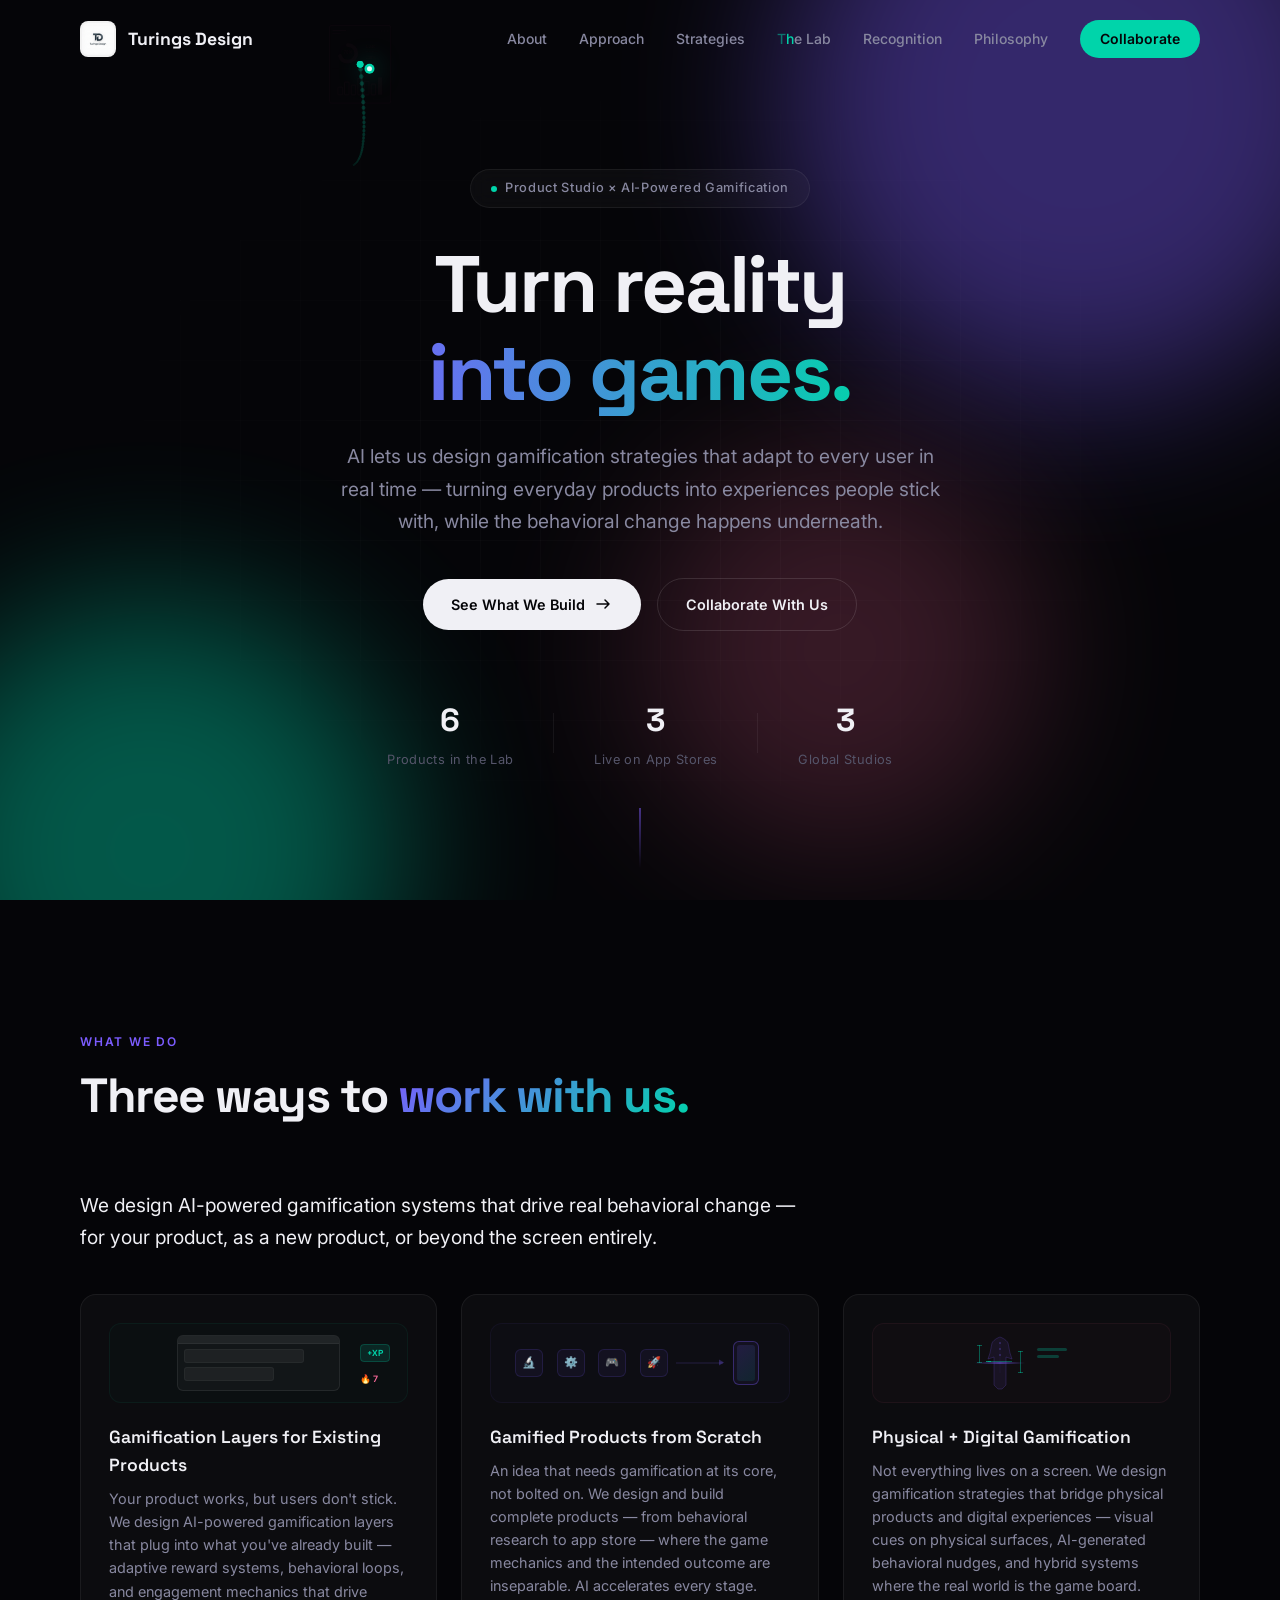
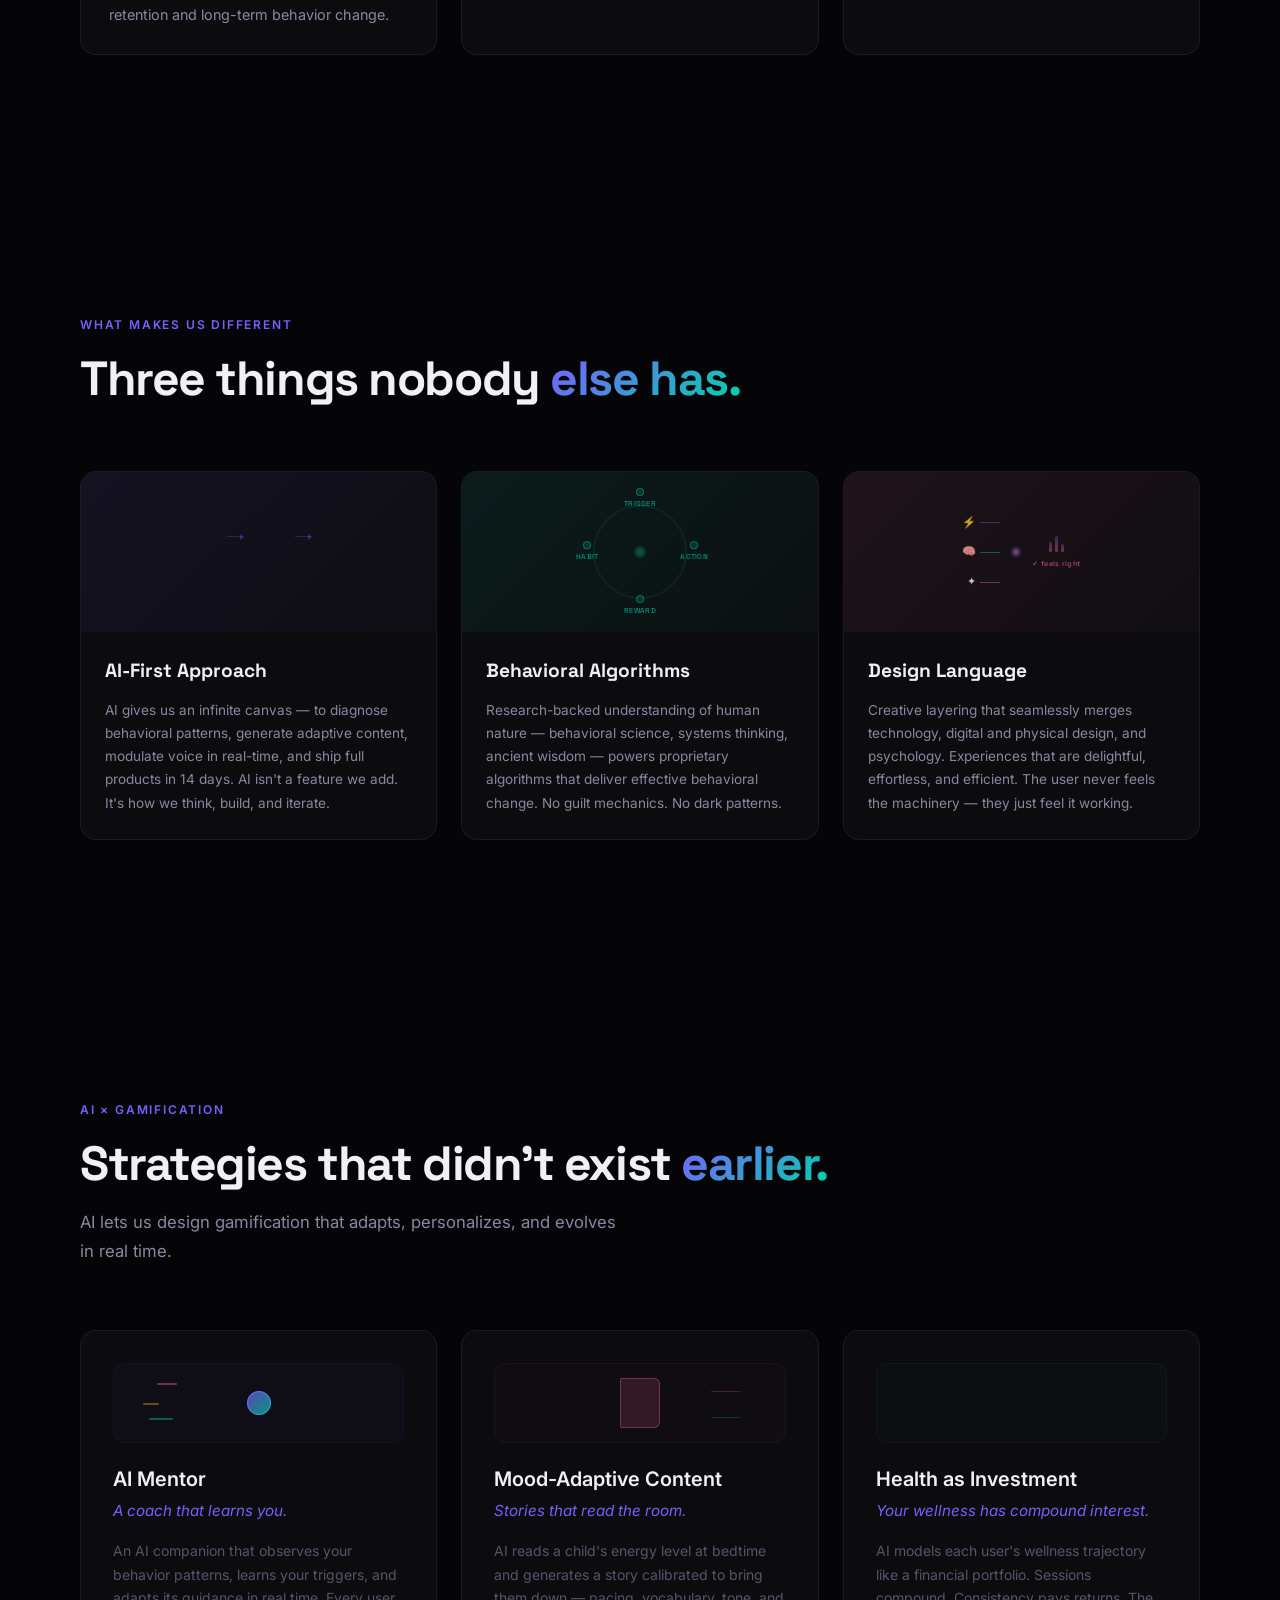
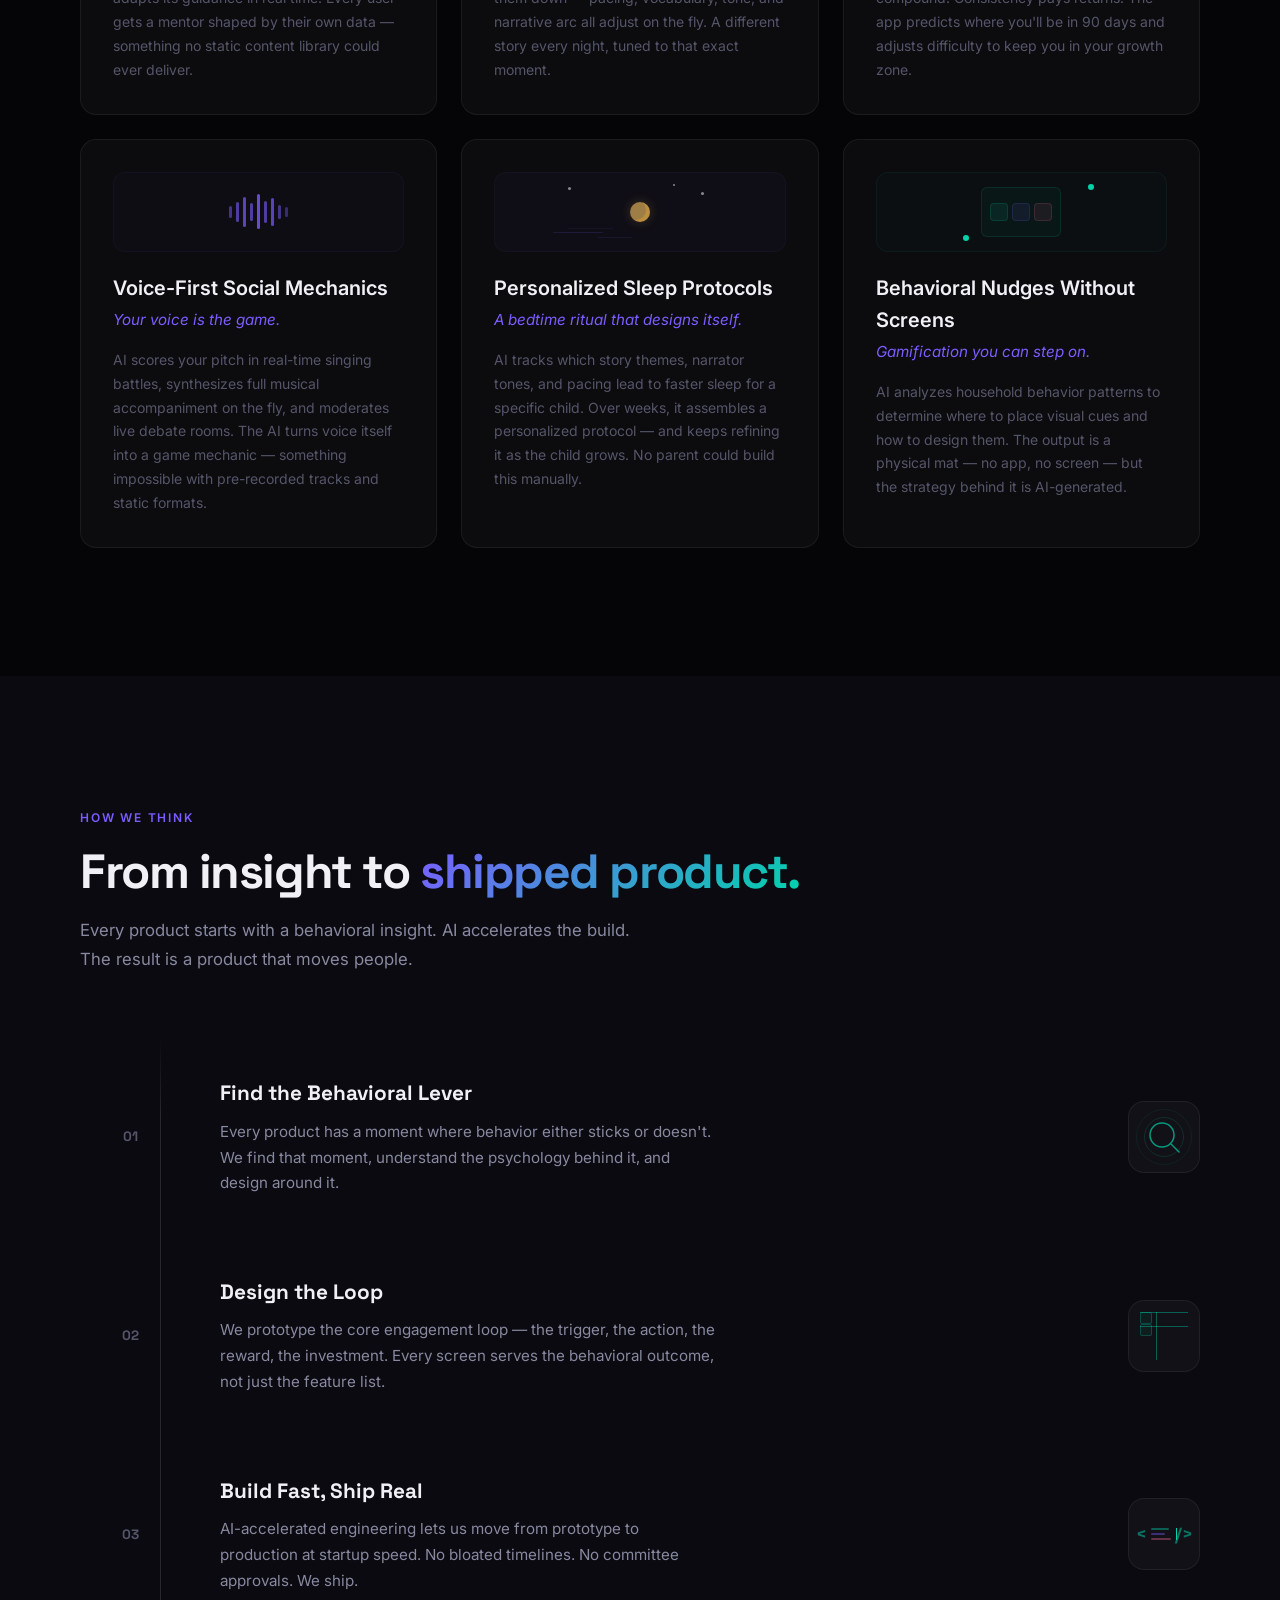
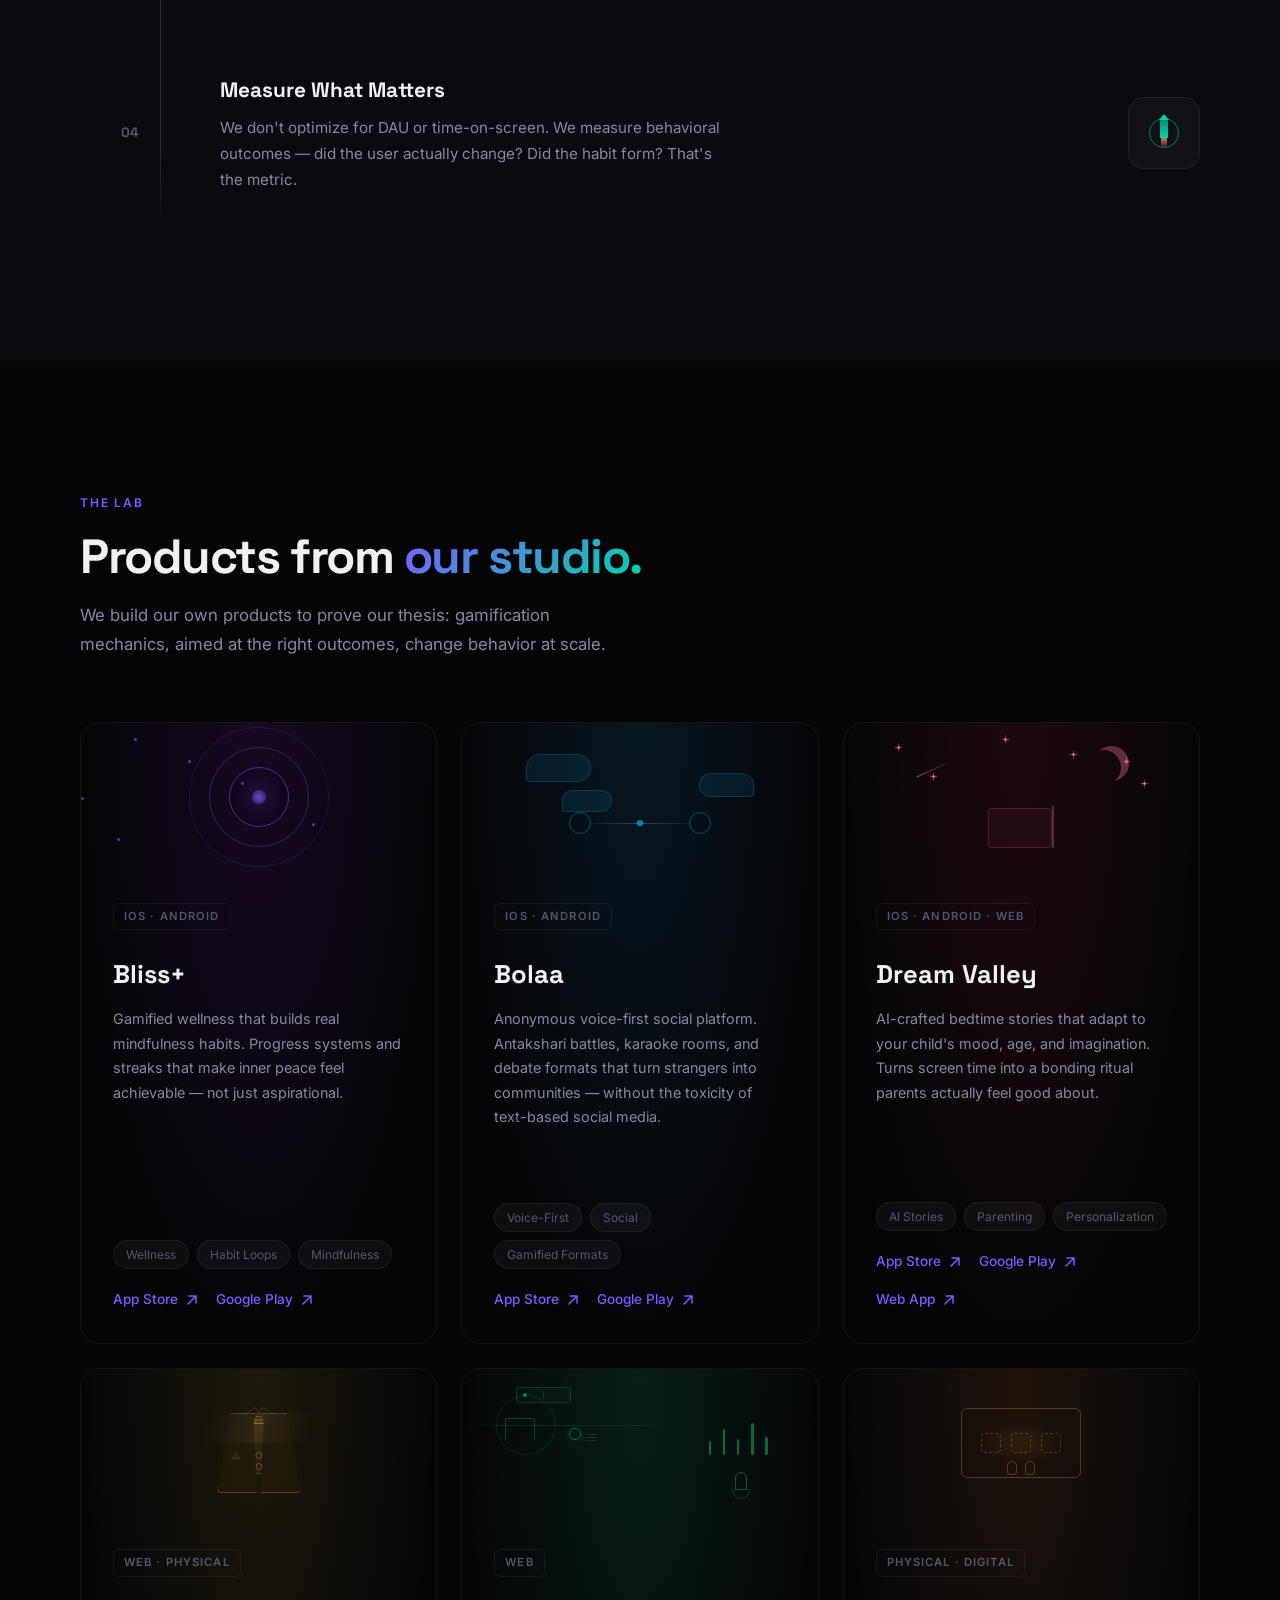
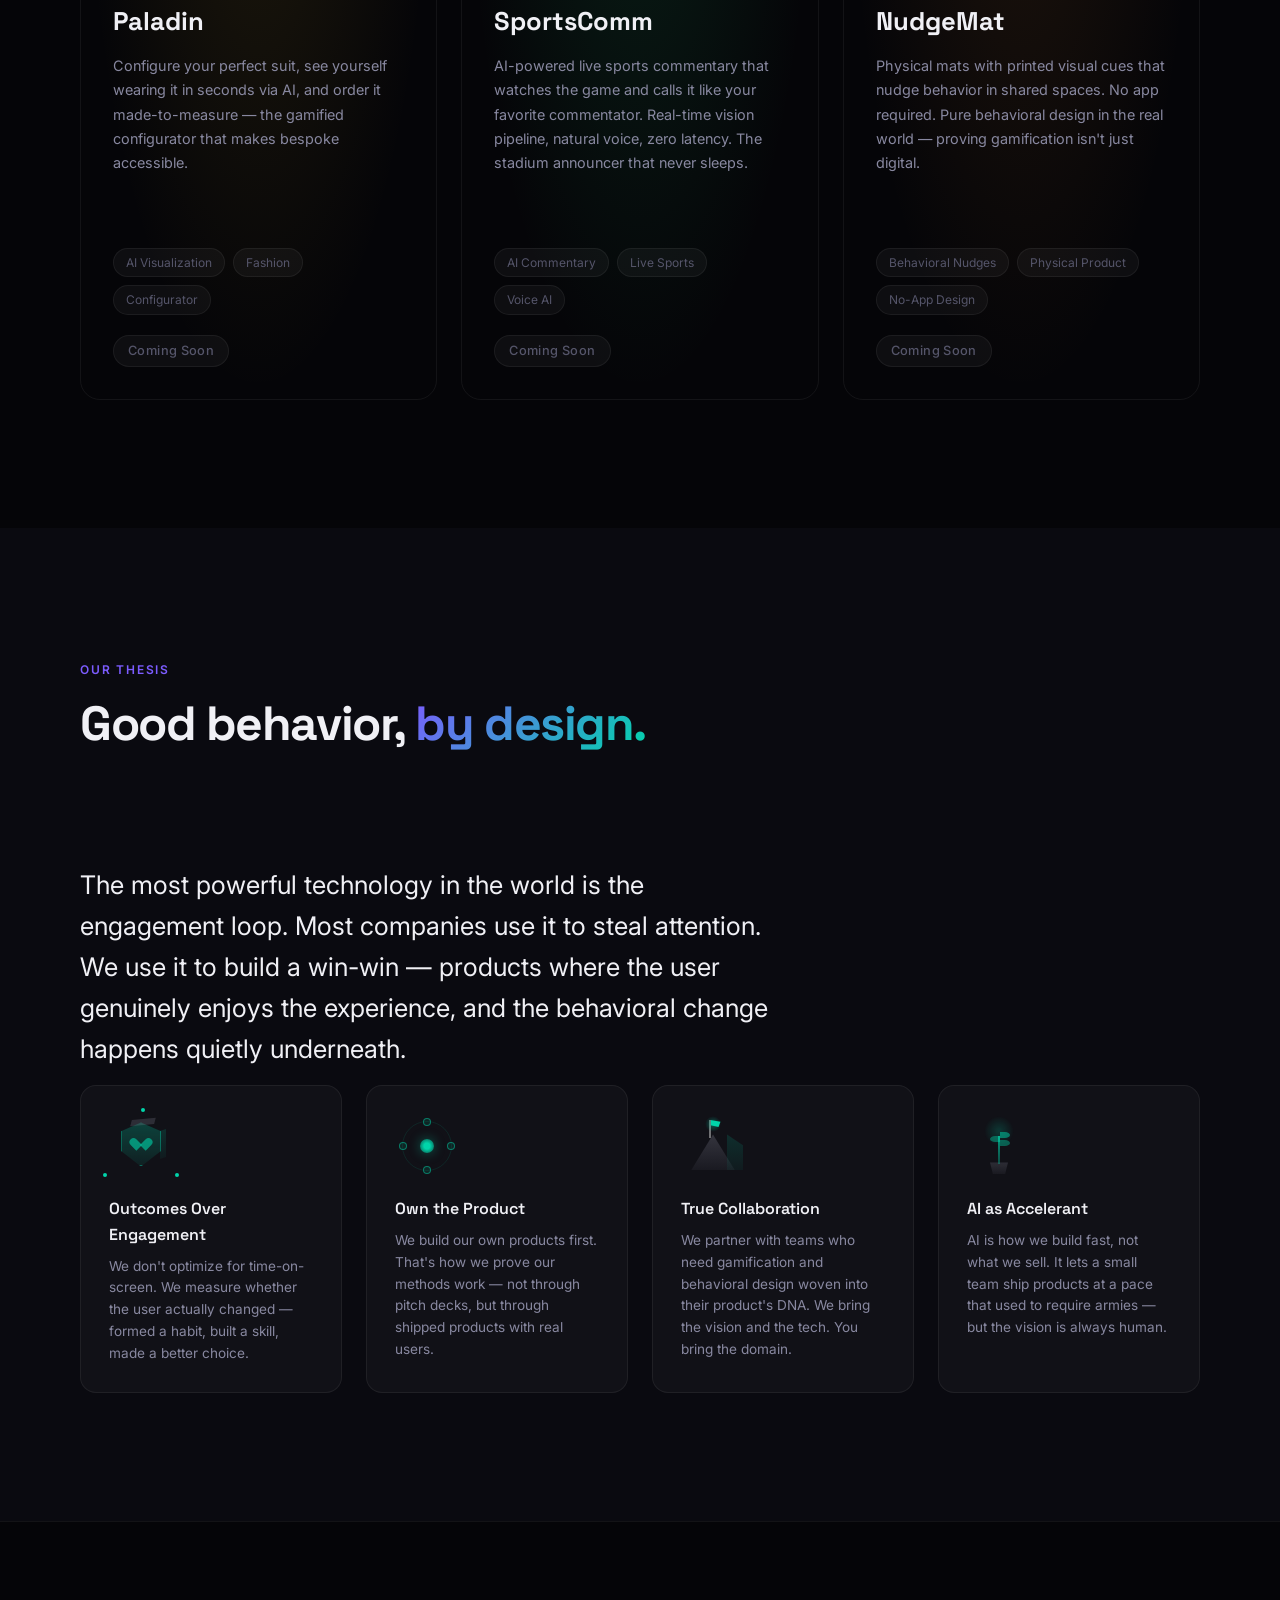
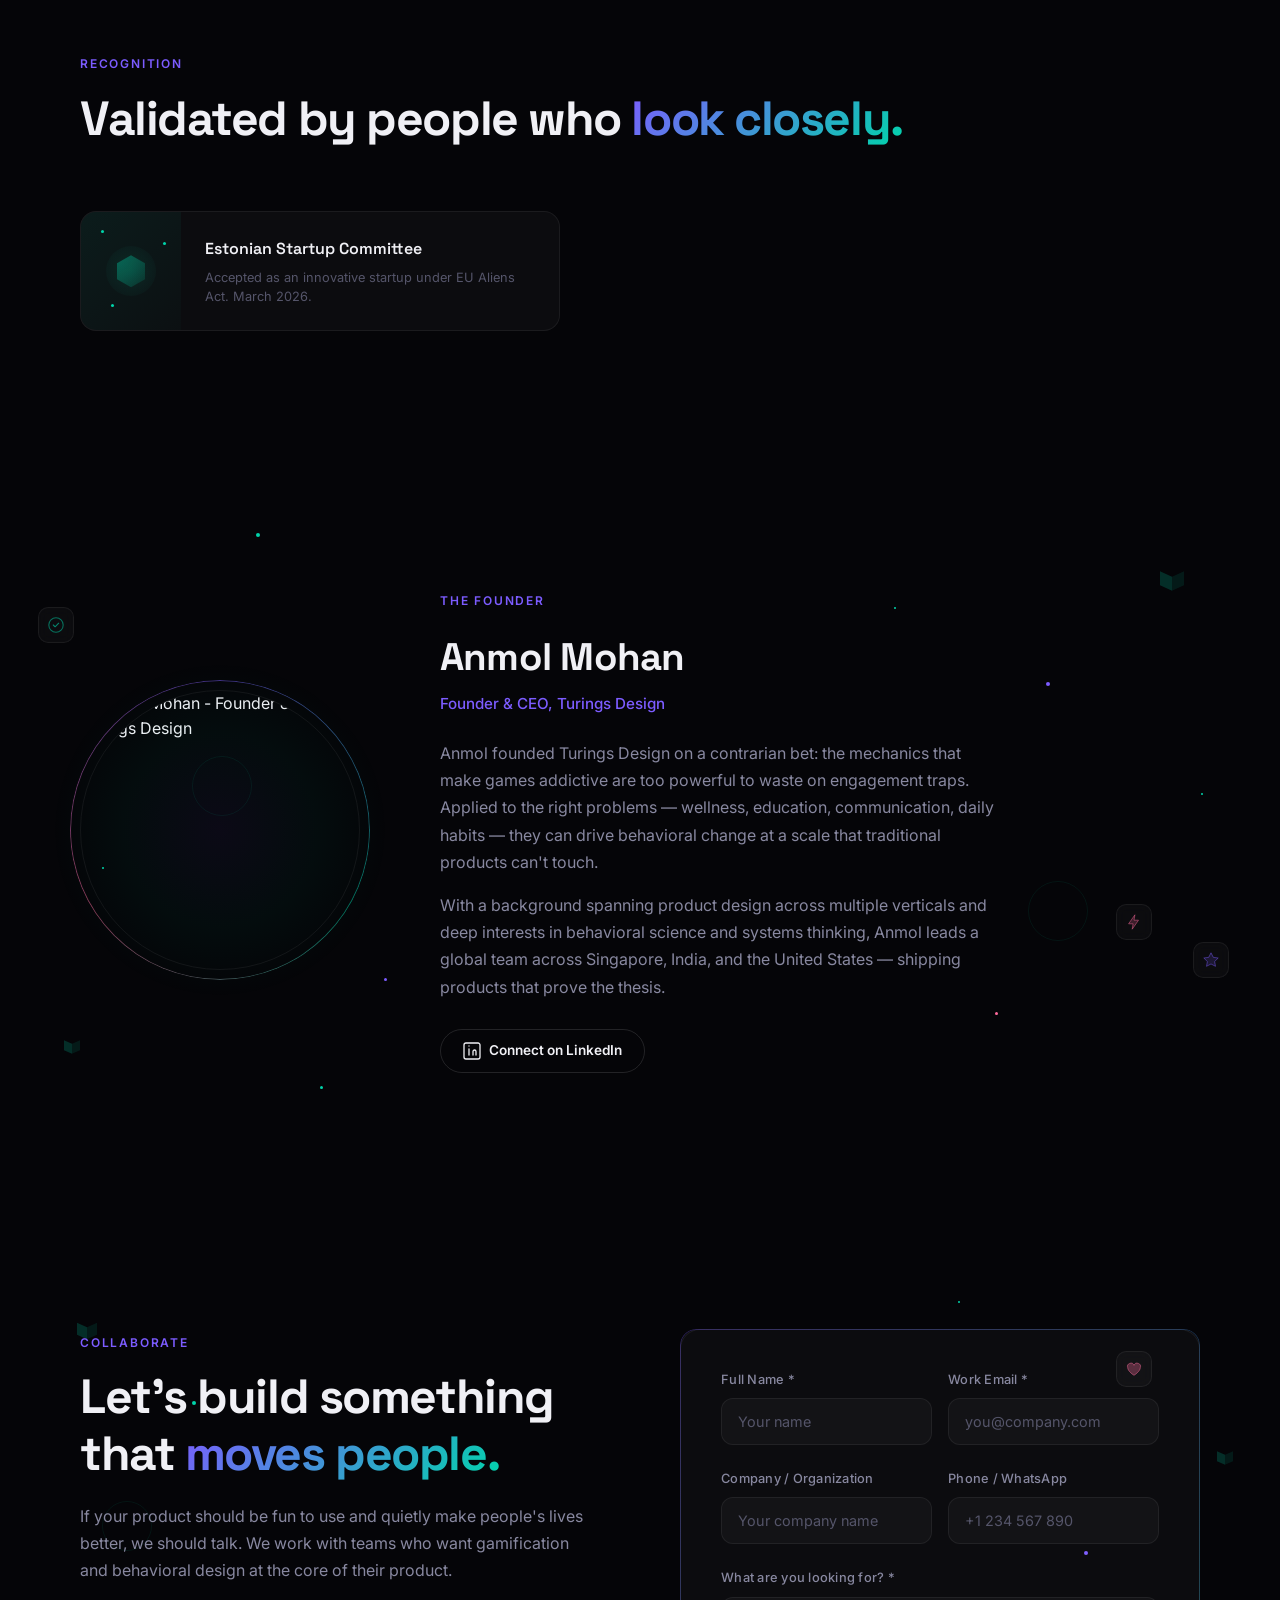
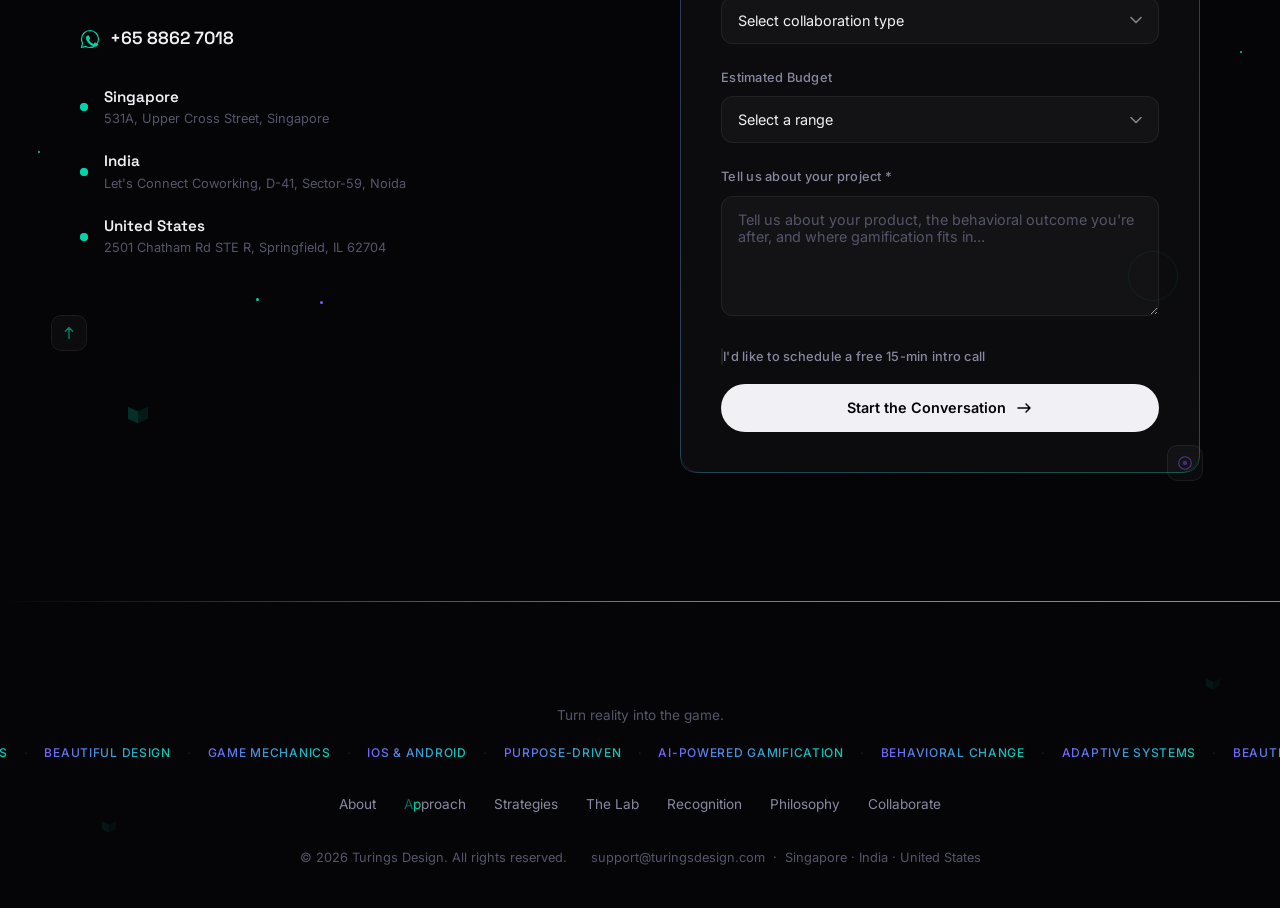
==== commit c7e1c779: "Redesign What Makes Us Different card animations to match content AI-First: Diagnose → Generate → Sh" ====
--- a/index.html
+++ b/index.html
@@ -399,46 +399,99 @@
       <div class="approach-grid">
         <div class="approach-card reveal">
           <div class="approach-scene approach-scene-ai">
-            <div class="approach-orb"></div>
-            <div class="approach-ring ar-1"></div>
-            <div class="approach-ring ar-2"></div>
-            <div class="approach-ring ar-3"></div>
-            <div class="approach-pulse ap-1"></div>
-            <div class="approach-pulse ap-2"></div>
-            <div class="approach-data ad-1"></div>
-            <div class="approach-data ad-2"></div>
-            <div class="approach-data ad-3"></div>
+            <!-- AI pipeline: diagnose → generate → ship -->
+            <div class="ai-pipeline">
+              <div class="ai-stage ai-diagnose">
+                <svg viewBox="0 0 24 24" width="18" height="18" fill="none" stroke="rgba(124,92,255,0.6)" stroke-width="1.5">
+                  <circle cx="12" cy="12" r="9"/><path d="M12 8v4l2 2"/>
+                </svg>
+                <span class="ai-stage-label">Diagnose</span>
+                <div class="ai-stage-dots">
+                  <span class="asd asd-1"></span>
+                  <span class="asd asd-2"></span>
+                  <span class="asd asd-3"></span>
+                </div>
+              </div>
+              <div class="ai-flow-arrow afa-1"></div>
+              <div class="ai-stage ai-generate">
+                <svg viewBox="0 0 24 24" width="18" height="18" fill="none" stroke="rgba(124,92,255,0.6)" stroke-width="1.5">
+                  <path d="M12 2L2 7l10 5 10-5-10-5zM2 17l10 5 10-5M2 12l10 5 10-5"/>
+                </svg>
+                <span class="ai-stage-label">Generate</span>
+              </div>
+              <div class="ai-flow-arrow afa-2"></div>
+              <div class="ai-stage ai-ship">
+                <svg viewBox="0 0 24 24" width="18" height="18" fill="none" stroke="rgba(124,92,255,0.6)" stroke-width="1.5">
+                  <path d="M5 12l5 5L20 7"/>
+                </svg>
+                <span class="ai-stage-label">Ship</span>
+              </div>
+            </div>
+            <div class="ai-speed-badge">14 days</div>
           </div>
           <h3>AI-First Approach</h3>
           <p>AI gives us an infinite canvas &mdash; to diagnose behavioral patterns, generate adaptive content, modulate voice in real-time, and ship full products in 14 days. AI isn't a feature we add. It's how we think, build, and iterate.</p>
         </div>
         <div class="approach-card reveal">
           <div class="approach-scene approach-scene-behavioral">
-            <div class="approach-brain"></div>
-            <div class="approach-synapse as-1"></div>
-            <div class="approach-synapse as-2"></div>
-            <div class="approach-synapse as-3"></div>
-            <div class="approach-synapse as-4"></div>
-            <div class="approach-synapse as-5"></div>
-            <div class="approach-neuron an-1"></div>
-            <div class="approach-neuron an-2"></div>
-            <div class="approach-neuron an-3"></div>
-            <div class="approach-neuron an-4"></div>
+            <!-- Behavioral loop: trigger → action → reward → habit -->
+            <div class="behavior-loop">
+              <svg class="loop-circle" viewBox="0 0 120 120" width="120" height="120">
+                <circle cx="60" cy="60" r="46" fill="none" stroke="rgba(0,212,170,0.1)" stroke-width="1.5"/>
+                <circle class="loop-progress" cx="60" cy="60" r="46" fill="none" stroke="rgba(0,212,170,0.4)" stroke-width="1.5" stroke-linecap="round" stroke-dasharray="289" stroke-dashoffset="289" transform="rotate(-90 60 60)"/>
+              </svg>
+              <div class="loop-node ln-trigger">
+                <span class="ln-dot"></span>
+                <span class="ln-label">Trigger</span>
+              </div>
+              <div class="loop-node ln-action">
+                <span class="ln-dot"></span>
+                <span class="ln-label">Action</span>
+              </div>
+              <div class="loop-node ln-reward">
+                <span class="ln-dot"></span>
+                <span class="ln-label">Reward</span>
+              </div>
+              <div class="loop-node ln-habit">
+                <span class="ln-dot"></span>
+                <span class="ln-label">Habit</span>
+              </div>
+              <div class="loop-pulse"></div>
+            </div>
           </div>
           <h3>Behavioral Algorithms</h3>
           <p>Research-backed understanding of human nature &mdash; behavioral science, systems thinking, ancient wisdom &mdash; powers proprietary algorithms that deliver effective behavioral change. No guilt mechanics. No dark patterns.</p>
         </div>
         <div class="approach-card reveal">
           <div class="approach-scene approach-scene-design">
-            <div class="approach-layers">
-              <div class="approach-layer al-1"></div>
-              <div class="approach-layer al-2"></div>
-              <div class="approach-layer al-3"></div>
-            </div>
-            <div class="approach-sparkle asp-1"></div>
-            <div class="approach-sparkle asp-2"></div>
-            <div class="approach-sparkle asp-3"></div>
-            <div class="approach-shimmer"></div>
+            <!-- Three merging streams: tech + psychology + design -->
+            <div class="merge-streams">
+              <div class="merge-stream ms-tech">
+                <span class="ms-icon">⚡</span>
+                <span class="ms-line"></span>
+              </div>
+              <div class="merge-stream ms-psych">
+                <span class="ms-icon">🧠</span>
+                <span class="ms-line"></span>
+              </div>
+              <div class="merge-stream ms-design">
+                <span class="ms-icon">✦</span>
+                <span class="ms-line"></span>
+              </div>
+            </div>
+            <!-- Merge point -->
+            <div class="merge-point">
+              <div class="merge-glow"></div>
+            </div>
+            <!-- Output: seamless experience -->
+            <div class="merge-output">
+              <div class="merge-experience">
+                <div class="exp-wave ew-1"></div>
+                <div class="exp-wave ew-2"></div>
+                <div class="exp-wave ew-3"></div>
+              </div>
+              <span class="merge-feels">✓ feels right</span>
+            </div>
           </div>
           <h3>Design Language</h3>
           <p>Creative layering that seamlessly merges technology, digital and physical design, and psychology. Experiences that are delightful, effortless, and efficient. The user never feels the machinery &mdash; they just feel it working.</p>
--- a/styles.css
+++ b/styles.css
@@ -5339,220 +5339,322 @@
   justify-content: center;
 }
 
-/* AI Card scene */
+/* ── AI-First — Diagnose → Generate → Ship pipeline ── */
+
 .approach-scene-ai {
   background: linear-gradient(135deg, rgba(124,92,255,0.08) 0%, rgba(124,92,255,0.02) 100%);
-}
-
-.approach-orb {
-  width: 40px;
-  height: 40px;
-  border-radius: 50%;
-  background: radial-gradient(circle, rgba(124,92,255,0.6), rgba(124,92,255,0.1));
-  box-shadow: 0 0 30px rgba(124,92,255,0.3);
-  animation: orbPulse 3s ease-in-out infinite;
-}
-
-@keyframes orbPulse {
-  0%, 100% { transform: scale(1); box-shadow: 0 0 30px rgba(124,92,255,0.3); }
-  50% { transform: scale(1.15); box-shadow: 0 0 50px rgba(124,92,255,0.5); }
-}
-
-.approach-ring {
-  position: absolute;
-  top: 50%;
-  left: 50%;
-  border-radius: 50%;
-  border: 1px solid rgba(124,92,255,0.15);
-  transform: translate(-50%, -50%);
-  animation: ringExpand 4s ease-out infinite;
-}
-
-.ar-1 { width: 70px; height: 70px; animation-delay: 0s; }
-.ar-2 { width: 100px; height: 100px; animation-delay: 1.3s; }
-.ar-3 { width: 130px; height: 130px; animation-delay: 2.6s; }
-
-@keyframes ringExpand {
-  0% { opacity: 0.6; transform: translate(-50%, -50%) scale(0.8); }
-  100% { opacity: 0; transform: translate(-50%, -50%) scale(1.5); }
-}
-
-.approach-pulse {
-  position: absolute;
-  width: 6px;
-  height: 6px;
-  border-radius: 50%;
-  background: var(--accent-1);
-  animation: approachFloat 5s ease-in-out infinite;
-}
-
-.ap-1 { top: 25%; left: 20%; animation-delay: 0s; }
-.ap-2 { bottom: 30%; right: 25%; animation-delay: 2.5s; }
-
-.approach-data {
-  position: absolute;
-  width: 20px;
-  height: 2px;
-  background: rgba(124,92,255,0.3);
-  border-radius: 1px;
-  animation: dataStream 3s ease-in-out infinite;
-}
-
-.ad-1 { top: 30%; right: 20%; animation-delay: 0s; }
-.ad-2 { top: 50%; right: 15%; width: 14px; animation-delay: 0.8s; }
-.ad-3 { top: 70%; right: 22%; width: 18px; animation-delay: 1.6s; }
-
-@keyframes dataStream {
-  0%, 100% { opacity: 0.3; transform: translateX(0); }
-  50% { opacity: 0.8; transform: translateX(-8px); }
-}
-
-@keyframes approachFloat {
-  0%, 100% { transform: translateY(0); opacity: 0.5; }
-  50% { transform: translateY(-12px); opacity: 1; }
-}
-
-/* Behavioral Card scene */
-.approach-scene-behavioral {
-  background: linear-gradient(135deg, rgba(0,212,170,0.08) 0%, rgba(0,212,170,0.02) 100%);
-}
-
-.approach-brain {
-  width: 36px;
-  height: 36px;
-  border-radius: 50%;
-  background: radial-gradient(circle, rgba(0,212,170,0.5), rgba(0,212,170,0.1));
-  box-shadow: 0 0 25px rgba(0,212,170,0.2);
-  animation: brainPulse 4s ease-in-out infinite;
-}
-
-@keyframes brainPulse {
-  0%, 100% { transform: scale(1); }
-  50% { transform: scale(1.1); }
-}
-
-.approach-synapse {
-  position: absolute;
-  width: 1px;
-  background: linear-gradient(to bottom, rgba(0,212,170,0.4), transparent);
-  animation: synapseFire 3s ease-in-out infinite;
-}
-
-.as-1 { height: 30px; top: 15%; left: 35%; animation-delay: 0s; transform: rotate(30deg); }
-.as-2 { height: 25px; top: 20%; right: 30%; animation-delay: 0.6s; transform: rotate(-20deg); }
-.as-3 { height: 35px; bottom: 20%; left: 25%; animation-delay: 1.2s; transform: rotate(-40deg); }
-.as-4 { height: 28px; bottom: 25%; right: 35%; animation-delay: 1.8s; transform: rotate(15deg); }
-.as-5 { height: 22px; top: 40%; left: 18%; animation-delay: 2.4s; transform: rotate(50deg); }
-
-@keyframes synapseFire {
-  0%, 100% { opacity: 0.2; }
-  50% { opacity: 0.8; }
-}
-
-.approach-neuron {
-  position: absolute;
-  width: 5px;
-  height: 5px;
-  border-radius: 50%;
-  background: var(--accent-2);
-  animation: neuronGlow 2.5s ease-in-out infinite;
-}
-
-.an-1 { top: 25%; left: 30%; animation-delay: 0s; }
-.an-2 { top: 35%; right: 28%; animation-delay: 0.7s; }
-.an-3 { bottom: 30%; left: 35%; animation-delay: 1.4s; }
-.an-4 { bottom: 25%; right: 32%; animation-delay: 2.1s; }
-
-@keyframes neuronGlow {
-  0%, 100% { opacity: 0.3; transform: scale(1); }
-  50% { opacity: 1; transform: scale(1.5); box-shadow: 0 0 10px rgba(0,212,170,0.5); }
-}
-
-/* Design Card scene */
-.approach-scene-design {
-  background: linear-gradient(135deg, rgba(255,107,157,0.08) 0%, rgba(255,107,157,0.02) 100%);
-}
-
-.approach-layers {
-  position: relative;
-  width: 80px;
-  height: 80px;
-  transform-style: preserve-3d;
-  perspective: 300px;
-  animation: layerFloat 6s ease-in-out infinite;
-}
-
-@keyframes layerFloat {
-  0%, 100% { transform: rotateX(15deg) rotateY(0deg); }
-  50% { transform: rotateX(15deg) rotateY(10deg); }
-}
-
-.approach-layer {
-  position: absolute;
-  width: 60px;
-  height: 40px;
-  border-radius: 6px;
-  border: 1px solid rgba(255,107,157,0.2);
-  left: 50%;
-  transform: translateX(-50%);
-}
-
-.al-1 {
-  top: 0;
-  background: rgba(255,107,157,0.12);
-  animation: layerBreathe 3s ease-in-out infinite;
-}
-
-.al-2 {
-  top: 16px;
-  background: rgba(255,107,157,0.08);
-  width: 54px;
-  animation: layerBreathe 3s ease-in-out infinite 0.5s;
-}
-
-.al-3 {
-  top: 32px;
-  background: rgba(255,107,157,0.04);
-  width: 48px;
-  animation: layerBreathe 3s ease-in-out infinite 1s;
-}
-
-@keyframes layerBreathe {
-  0%, 100% { opacity: 0.6; }
-  50% { opacity: 1; }
-}
-
-.approach-sparkle {
-  position: absolute;
+  flex-direction: column;
+  gap: 10px;
+}
+
+.ai-pipeline {
+  display: flex;
+  align-items: center;
+  gap: 6px;
+}
+
+.ai-stage {
+  display: flex;
+  flex-direction: column;
+  align-items: center;
+  gap: 4px;
+  opacity: 0;
+  animation: stageAppear 5s ease infinite;
+}
+
+.ai-diagnose { animation-delay: 0s; }
+.ai-generate { animation-delay: 0.8s; }
+.ai-ship { animation-delay: 1.6s; }
+
+.ai-stage-label {
+  font-family: var(--font-heading);
+  font-size: 0.5rem;
+  font-weight: 600;
+  color: rgba(124,92,255,0.7);
+  text-transform: uppercase;
+  letter-spacing: 0.05em;
+}
+
+.ai-stage-dots {
+  display: flex;
+  gap: 2px;
+}
+
+.asd {
   width: 3px;
   height: 3px;
   border-radius: 50%;
-  background: var(--accent-3);
-  animation: sparkleFlash 2s ease-in-out infinite;
-}
-
-.asp-1 { top: 20%; right: 25%; animation-delay: 0s; }
-.asp-2 { bottom: 25%; left: 20%; animation-delay: 0.7s; }
-.asp-3 { top: 40%; left: 30%; animation-delay: 1.4s; }
-
-@keyframes sparkleFlash {
-  0%, 100% { opacity: 0; transform: scale(0); }
-  50% { opacity: 1; transform: scale(1.5); }
-}
-
-.approach-shimmer {
+  background: rgba(124,92,255,0.4);
+  animation: dotPulse 1.5s ease infinite;
+}
+
+.asd-1 { animation-delay: 0s; }
+.asd-2 { animation-delay: 0.2s; }
+.asd-3 { animation-delay: 0.4s; }
+
+@keyframes dotPulse {
+  0%, 100% { opacity: 0.3; }
+  50% { opacity: 1; background: var(--accent-1); }
+}
+
+@keyframes stageAppear {
+  0% { opacity: 0; transform: translateY(8px); }
+  15% { opacity: 1; transform: translateY(0); }
+  70% { opacity: 1; }
+  85% { opacity: 0.3; }
+  100% { opacity: 0; }
+}
+
+.ai-flow-arrow {
+  width: 16px;
+  height: 1px;
+  background: rgba(124,92,255,0.25);
+  position: relative;
+  animation: arrowFade 5s ease infinite;
+}
+
+.afa-1 { animation-delay: 0.5s; }
+.afa-2 { animation-delay: 1.3s; }
+
+.ai-flow-arrow::after {
+  content: '';
+  position: absolute;
+  right: -1px;
+  top: -2.5px;
+  border-left: 4px solid rgba(124,92,255,0.35);
+  border-top: 3px solid transparent;
+  border-bottom: 3px solid transparent;
+}
+
+@keyframes arrowFade {
+  0%, 5% { opacity: 0; }
+  20% { opacity: 1; }
+  70% { opacity: 1; }
+  85% { opacity: 0; }
+  100% { opacity: 0; }
+}
+
+.ai-speed-badge {
+  font-family: var(--font-heading);
+  font-size: 0.6rem;
+  font-weight: 700;
+  color: var(--accent-1);
+  background: rgba(124,92,255,0.1);
+  border: 1px solid rgba(124,92,255,0.2);
+  padding: 2px 10px;
+  border-radius: 10px;
+  opacity: 0;
+  animation: badgePop 5s ease infinite 2.2s;
+}
+
+@keyframes badgePop {
+  0%, 5% { opacity: 0; transform: scale(0.7); }
+  15% { opacity: 1; transform: scale(1.1); }
+  25% { opacity: 1; transform: scale(1); }
+  55% { opacity: 1; }
+  70%, 100% { opacity: 0; }
+}
+
+/* ── Behavioral Algorithms — Trigger → Action → Reward → Habit loop ── */
+
+.approach-scene-behavioral {
+  background: linear-gradient(135deg, rgba(0,212,170,0.08) 0%, rgba(0,212,170,0.02) 100%);
+}
+
+.behavior-loop {
+  position: relative;
+  width: 120px;
+  height: 120px;
+}
+
+.loop-circle {
   position: absolute;
   top: 0;
-  left: -100%;
-  width: 50%;
-  height: 100%;
-  background: linear-gradient(90deg, transparent, rgba(255,107,157,0.05), transparent);
-  animation: shimmerSlide 5s ease-in-out infinite;
-}
-
-@keyframes shimmerSlide {
-  0% { left: -50%; }
-  100% { left: 150%; }
+  left: 0;
+}
+
+.loop-progress {
+  animation: loopDraw 4s ease infinite;
+}
+
+@keyframes loopDraw {
+  0% { stroke-dashoffset: 289; }
+  60% { stroke-dashoffset: 0; }
+  80% { stroke-dashoffset: 0; }
+  100% { stroke-dashoffset: 289; }
+}
+
+.loop-node {
+  position: absolute;
+  display: flex;
+  flex-direction: column;
+  align-items: center;
+  gap: 2px;
+  animation: nodeLight 4s ease infinite;
+}
+
+.ln-dot {
+  width: 8px;
+  height: 8px;
+  border-radius: 50%;
+  background: rgba(0,212,170,0.15);
+  border: 1.5px solid rgba(0,212,170,0.4);
+  transition: all 0.3s;
+}
+
+.ln-label {
+  font-family: var(--font-heading);
+  font-size: 0.45rem;
+  font-weight: 600;
+  color: rgba(0,212,170,0.6);
+  text-transform: uppercase;
+  letter-spacing: 0.04em;
+}
+
+.ln-trigger { top: -4px; left: 50%; transform: translateX(-50%); animation-delay: 0s; }
+.ln-action { top: 50%; right: -8px; transform: translateY(-50%); animation-delay: 1s; }
+.ln-reward { bottom: -4px; left: 50%; transform: translateX(-50%); animation-delay: 2s; }
+.ln-habit { top: 50%; left: -4px; transform: translateY(-50%); animation-delay: 3s; }
+
+@keyframes nodeLight {
+  0%, 15% { opacity: 0.4; }
+  25% { opacity: 1; }
+  35% { opacity: 1; }
+  50%, 100% { opacity: 0.4; }
+}
+
+.loop-pulse {
+  position: absolute;
+  top: 50%;
+  left: 50%;
+  width: 12px;
+  height: 12px;
+  border-radius: 50%;
+  background: radial-gradient(circle, rgba(0,212,170,0.4), transparent);
+  transform: translate(-50%, -50%);
+  animation: loopCenterPulse 4s ease infinite;
+}
+
+@keyframes loopCenterPulse {
+  0%, 100% { transform: translate(-50%, -50%) scale(1); opacity: 0.3; }
+  60% { transform: translate(-50%, -50%) scale(2.5); opacity: 0.8; }
+  80% { transform: translate(-50%, -50%) scale(1.5); opacity: 0.5; }
+}
+
+/* ── Design Language — Three streams merging into seamless experience ── */
+
+.approach-scene-design {
+  background: linear-gradient(135deg, rgba(255,107,157,0.08) 0%, rgba(255,107,157,0.02) 100%);
+  gap: 8px;
+}
+
+.merge-streams {
+  display: flex;
+  flex-direction: column;
+  gap: 12px;
+  align-items: flex-end;
+}
+
+.merge-stream {
+  display: flex;
+  align-items: center;
+  gap: 4px;
+  animation: streamFlow 5s ease infinite;
+}
+
+.ms-tech { animation-delay: 0s; }
+.ms-psych { animation-delay: 0.4s; }
+.ms-design { animation-delay: 0.8s; }
+
+.ms-icon {
+  font-size: 0.7rem;
+  opacity: 0.8;
+}
+
+.ms-line {
+  width: 20px;
+  height: 1.5px;
+  border-radius: 1px;
+}
+
+.ms-tech .ms-line { background: rgba(124,92,255,0.4); }
+.ms-psych .ms-line { background: rgba(0,212,170,0.4); }
+.ms-design .ms-line { background: rgba(255,107,157,0.4); }
+
+@keyframes streamFlow {
+  0% { opacity: 0; transform: translateX(-12px); }
+  20% { opacity: 1; transform: translateX(0); }
+  70% { opacity: 1; }
+  90%, 100% { opacity: 0.3; }
+}
+
+.merge-point {
+  position: relative;
+  width: 16px;
+  height: 16px;
+  display: flex;
+  align-items: center;
+  justify-content: center;
+}
+
+.merge-glow {
+  width: 10px;
+  height: 10px;
+  border-radius: 50%;
+  background: radial-gradient(circle, rgba(255,107,157,0.6), rgba(124,92,255,0.3), rgba(0,212,170,0.2));
+  animation: mergeGlowPulse 5s ease infinite 1s;
+}
+
+@keyframes mergeGlowPulse {
+  0%, 10% { transform: scale(0.5); opacity: 0; }
+  25% { transform: scale(1.3); opacity: 1; }
+  40% { transform: scale(1); opacity: 0.8; }
+  80% { opacity: 0.8; }
+  100% { opacity: 0; }
+}
+
+.merge-output {
+  display: flex;
+  flex-direction: column;
+  align-items: center;
+  gap: 6px;
+  animation: outputReveal 5s ease infinite 1.5s;
+}
+
+.merge-experience {
+  display: flex;
+  gap: 3px;
+  align-items: flex-end;
+}
+
+.exp-wave {
+  width: 3px;
+  border-radius: 2px;
+  background: linear-gradient(to top, rgba(255,107,157,0.4), rgba(124,92,255,0.3));
+}
+
+.ew-1 { height: 10px; animation: waveMove 1.5s ease-in-out infinite; }
+.ew-2 { height: 16px; animation: waveMove 1.5s ease-in-out infinite 0.3s; }
+.ew-3 { height: 8px; animation: waveMove 1.5s ease-in-out infinite 0.6s; }
+
+@keyframes waveMove {
+  0%, 100% { height: 8px; }
+  50% { height: 16px; }
+}
+
+.merge-feels {
+  font-family: var(--font-heading);
+  font-size: 0.45rem;
+  font-weight: 600;
+  color: rgba(255,107,157,0.6);
+  letter-spacing: 0.04em;
+}
+
+@keyframes outputReveal {
+  0%, 10% { opacity: 0; transform: translateX(8px); }
+  25% { opacity: 1; transform: translateX(0); }
+  75% { opacity: 1; }
+  90%, 100% { opacity: 0; }
 }
 
 @media (max-width: 768px) {
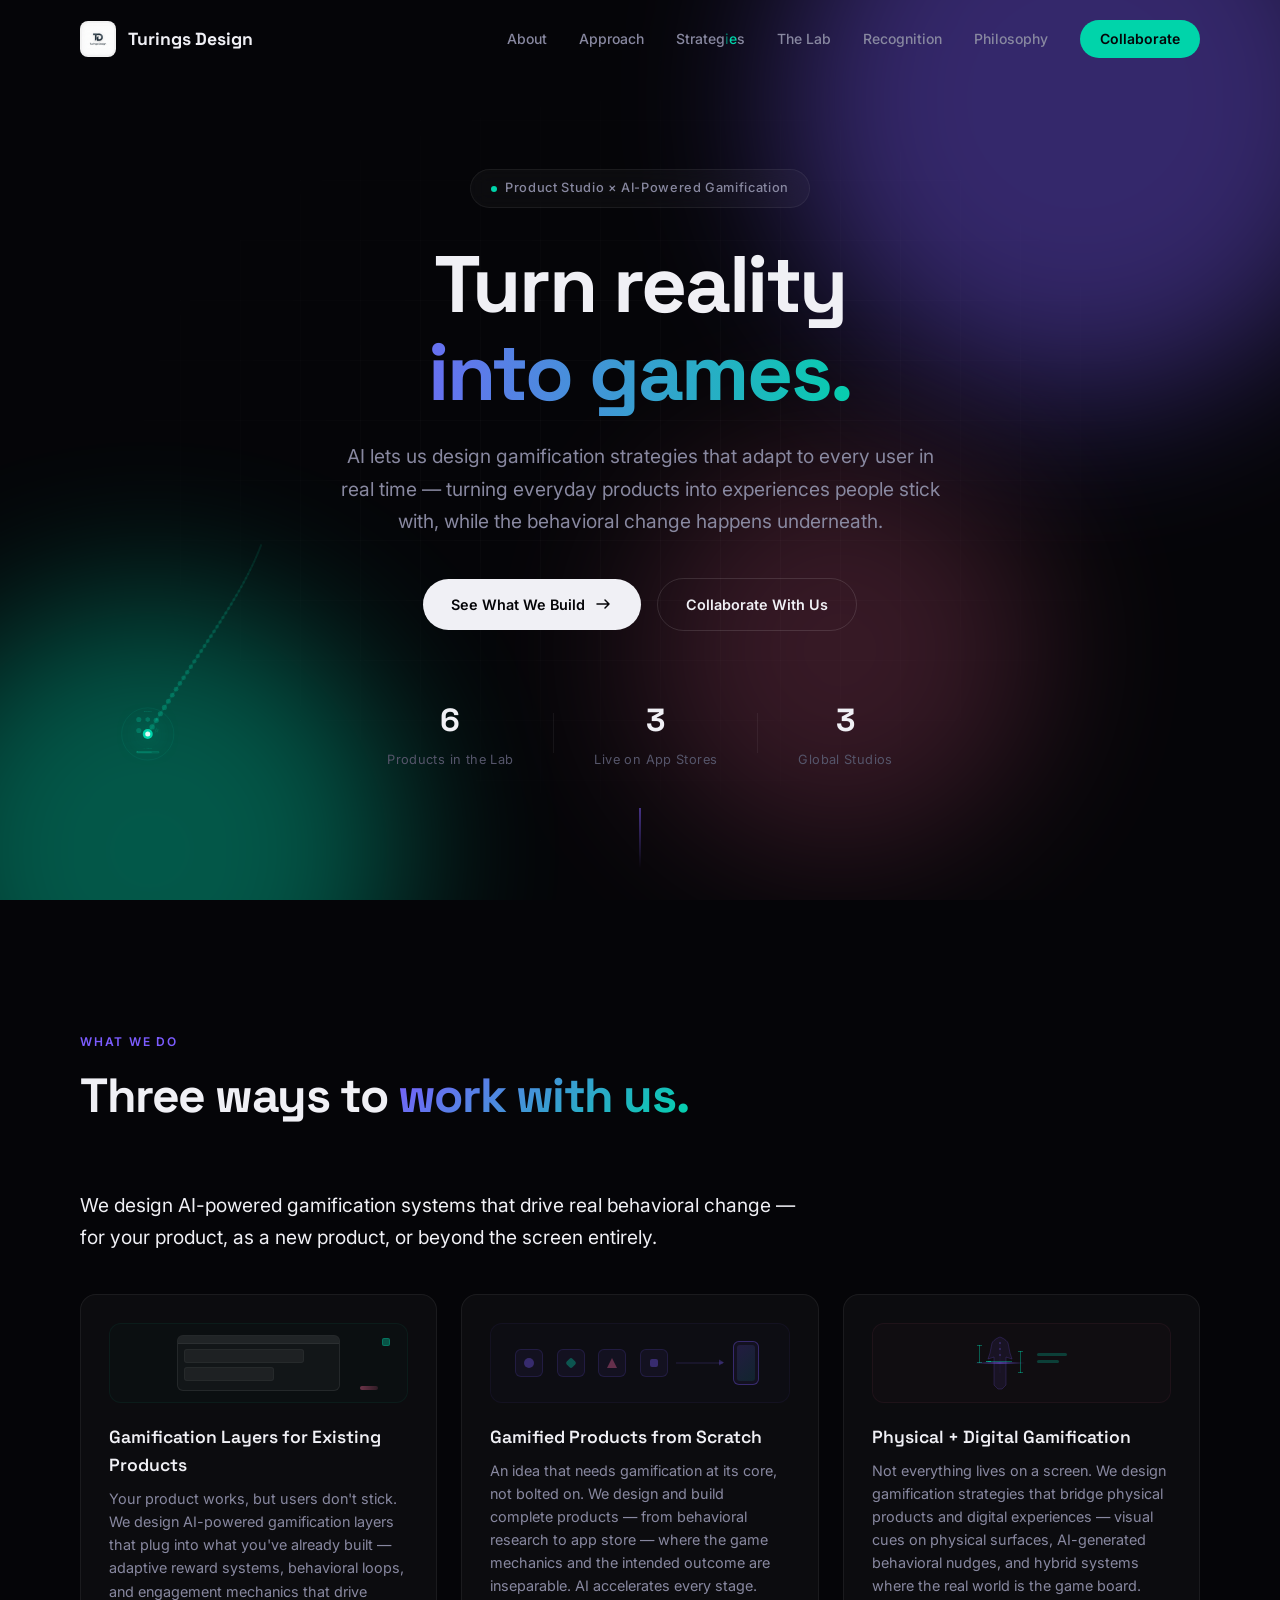
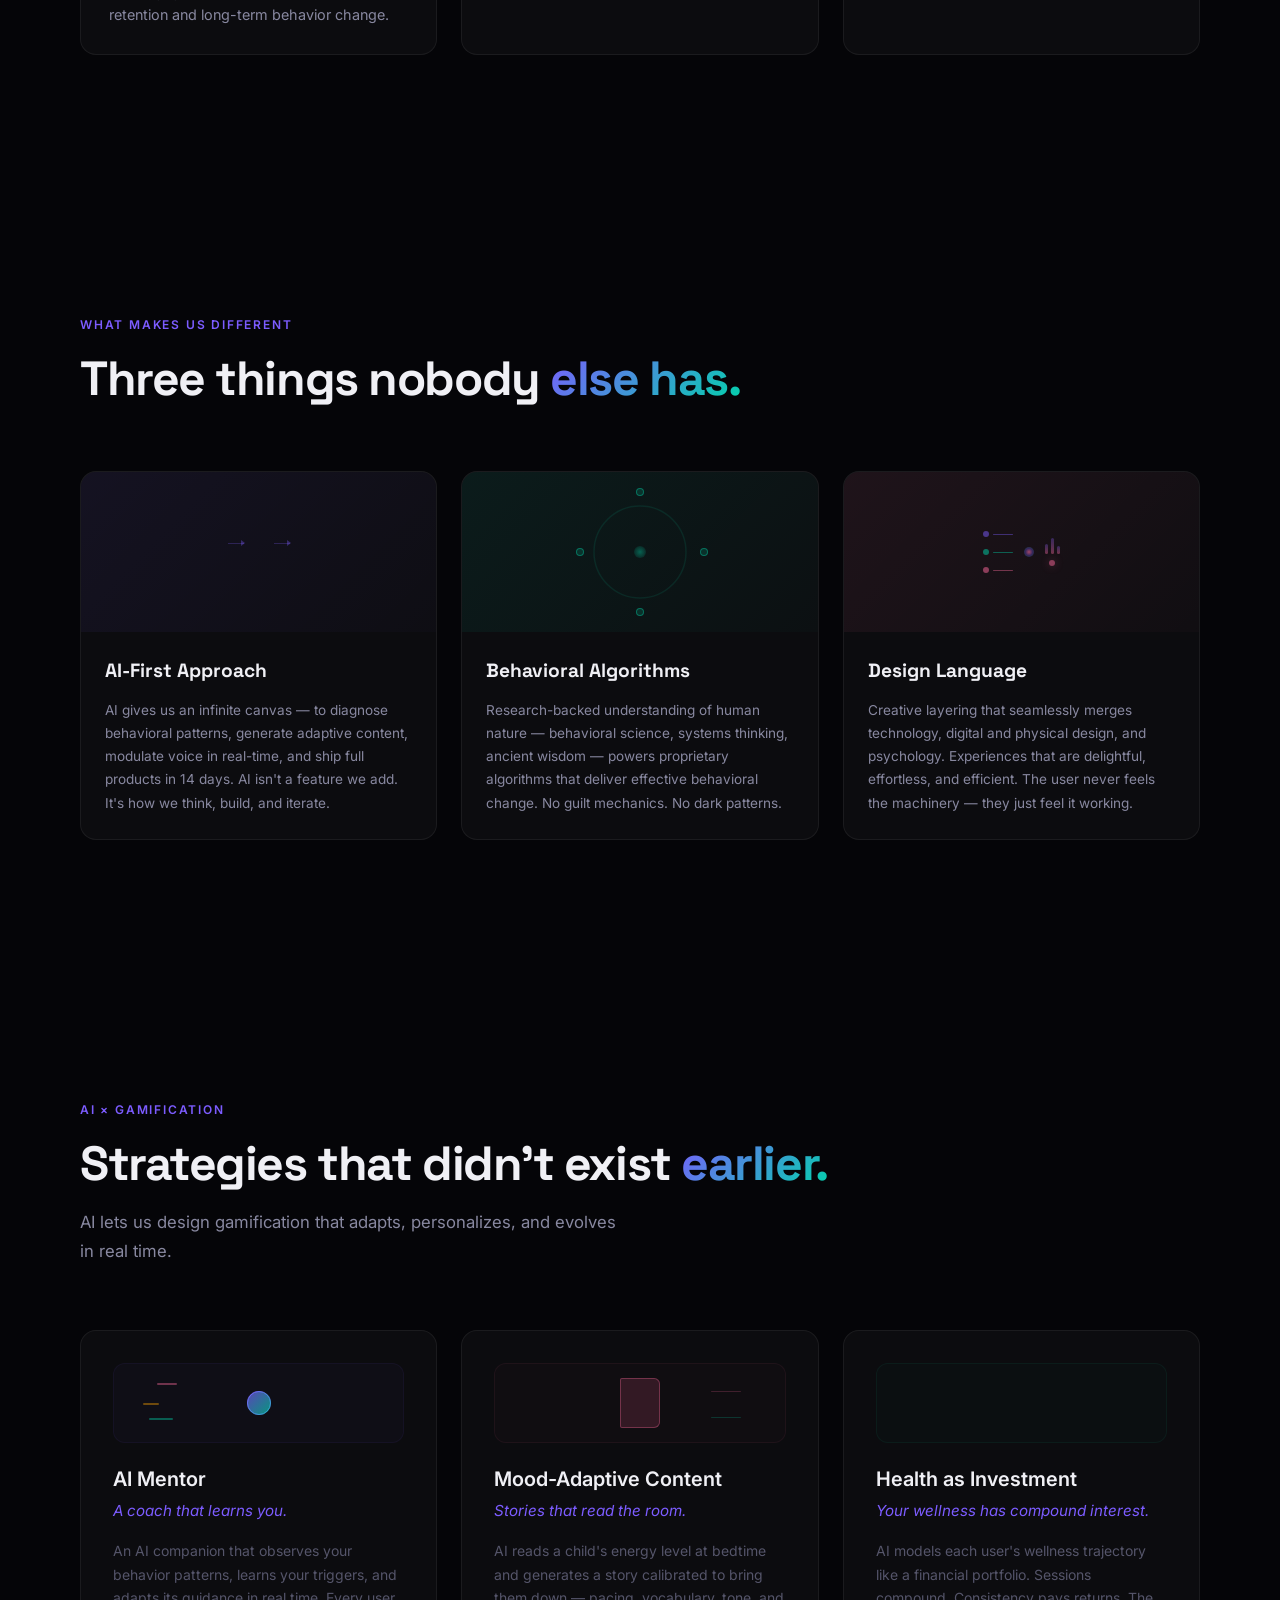
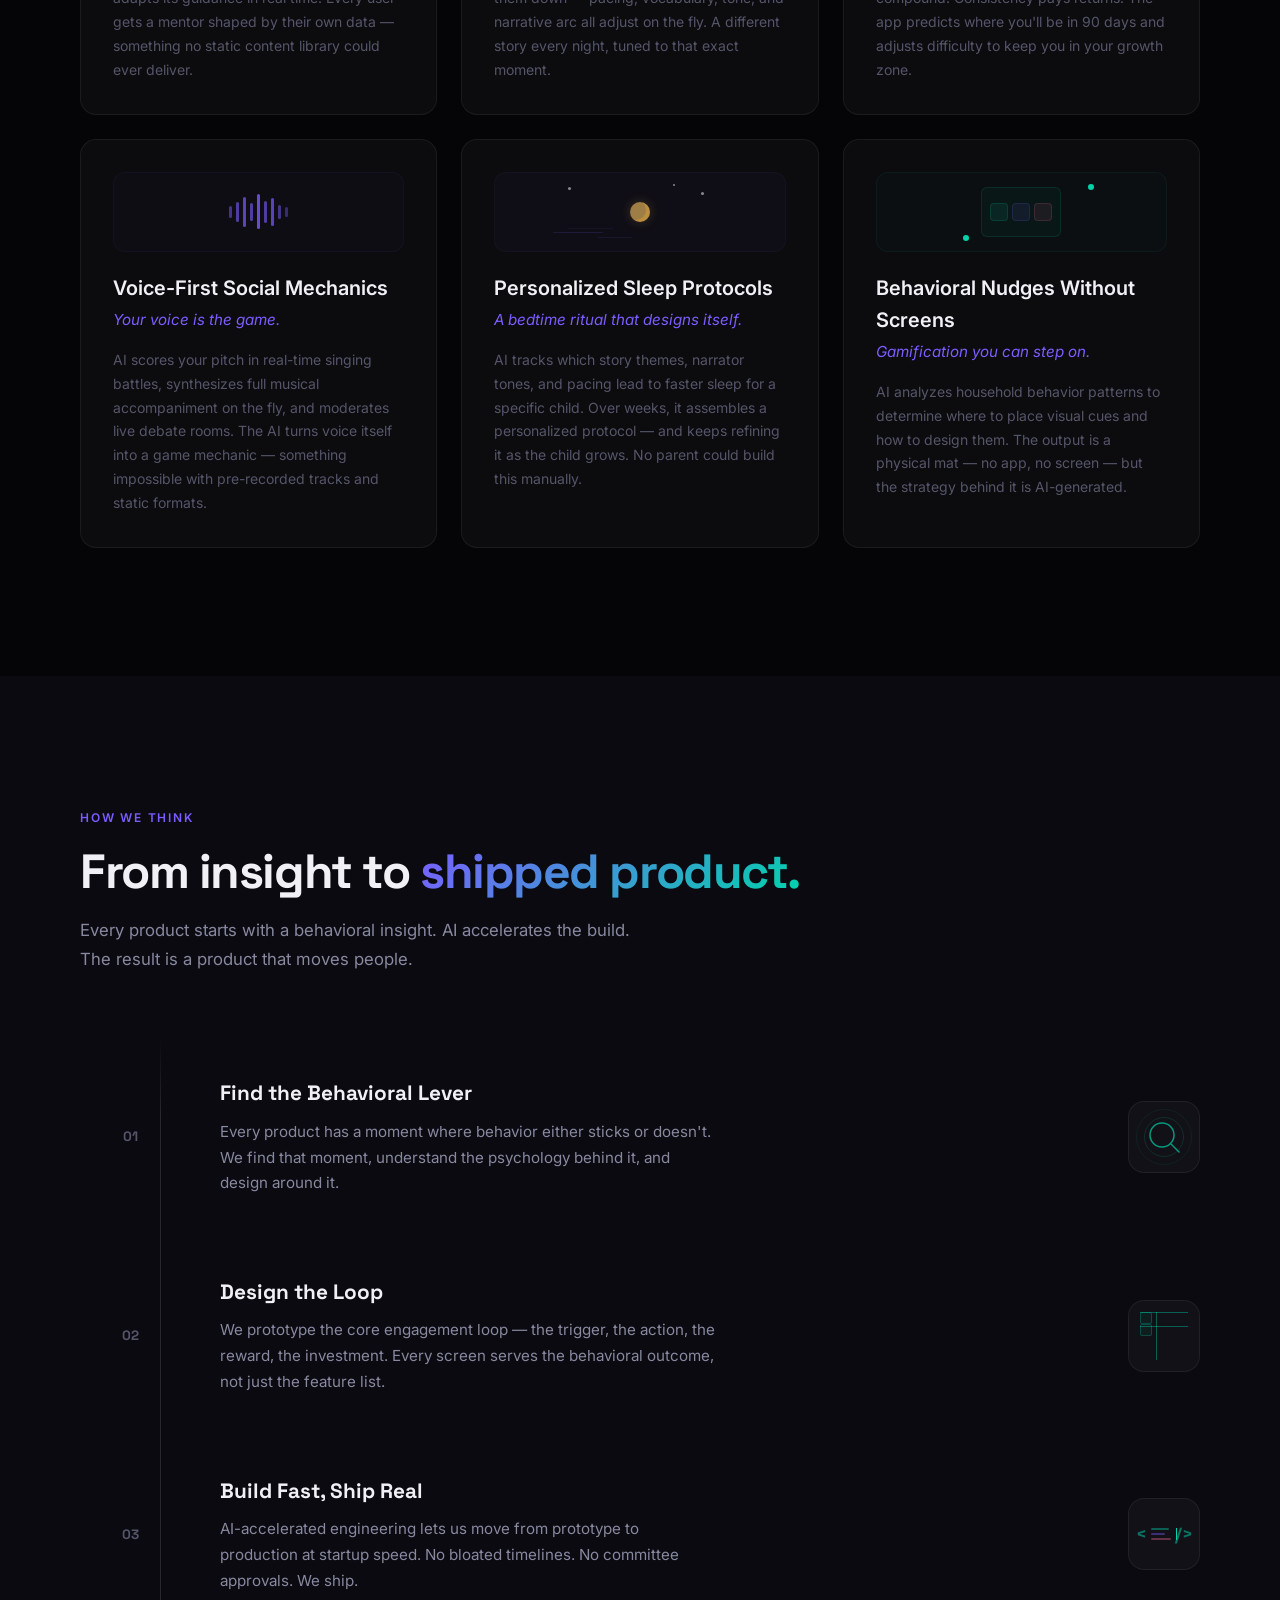
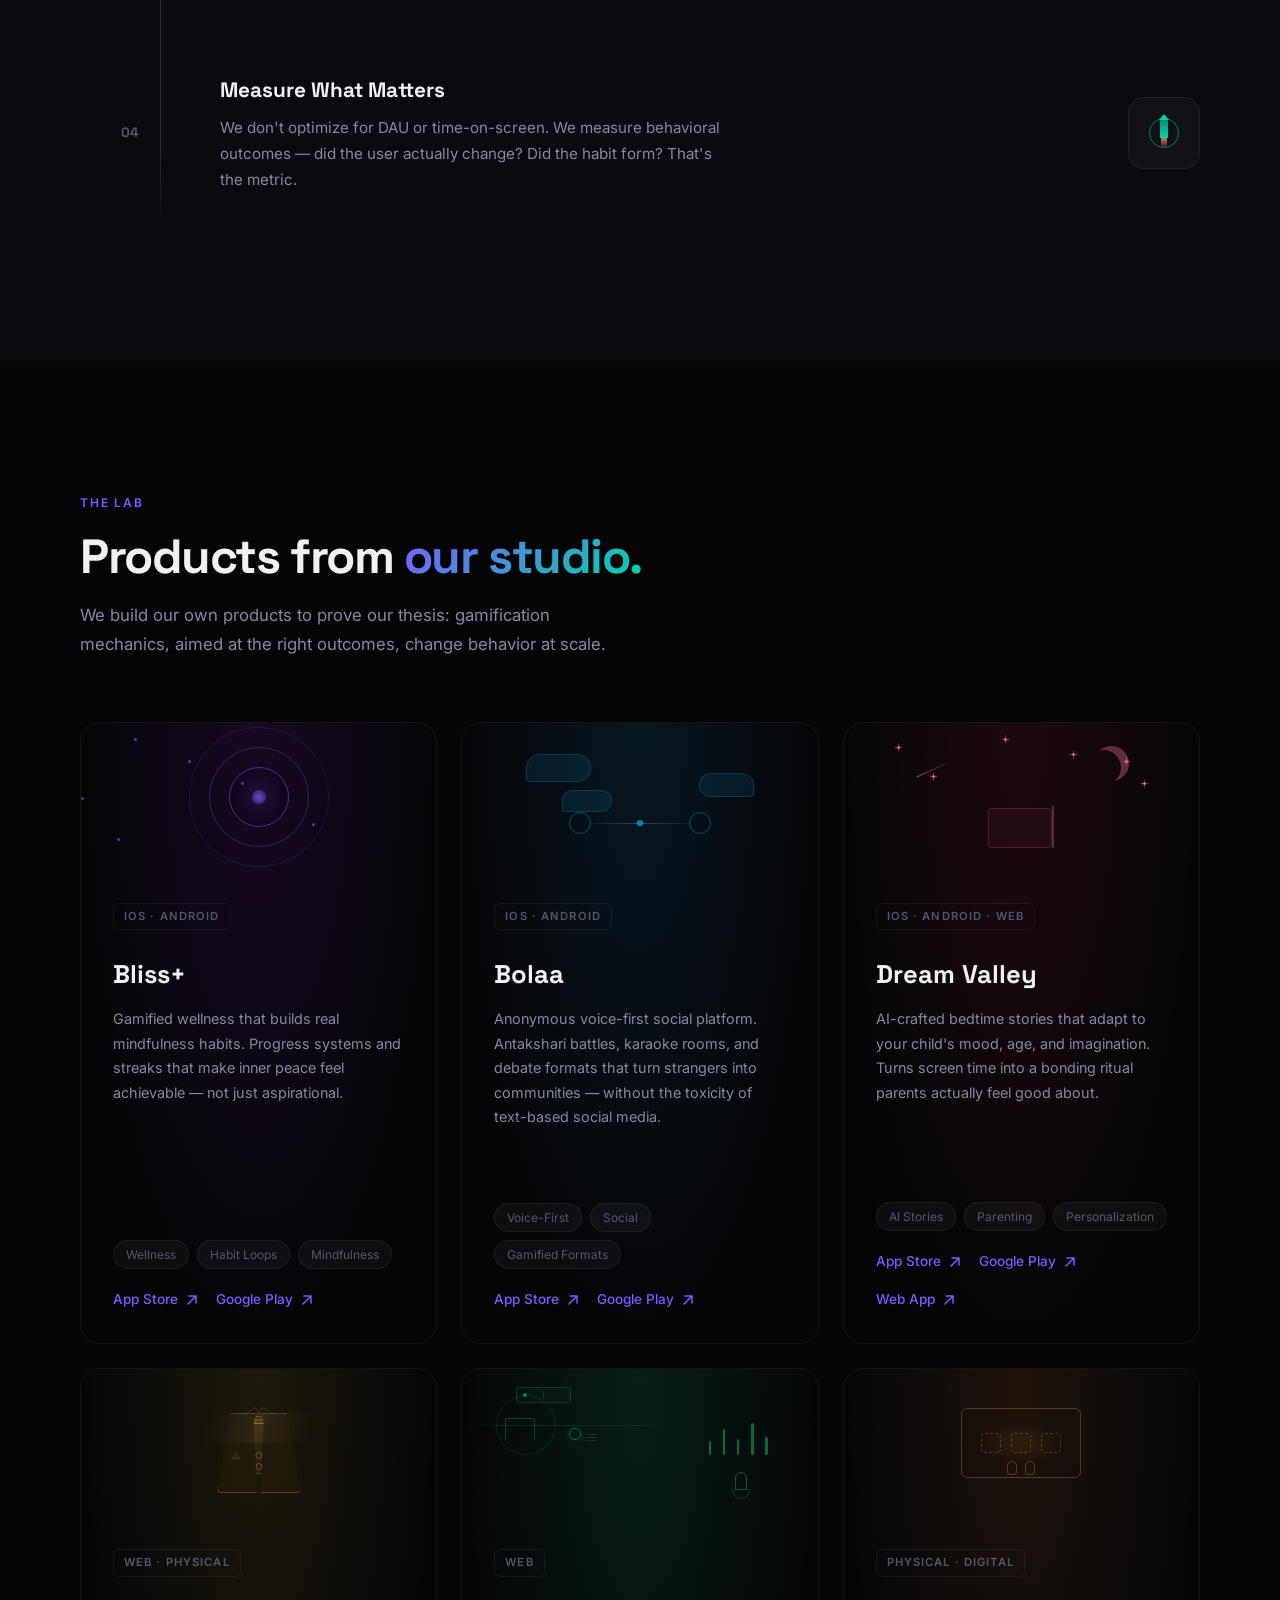
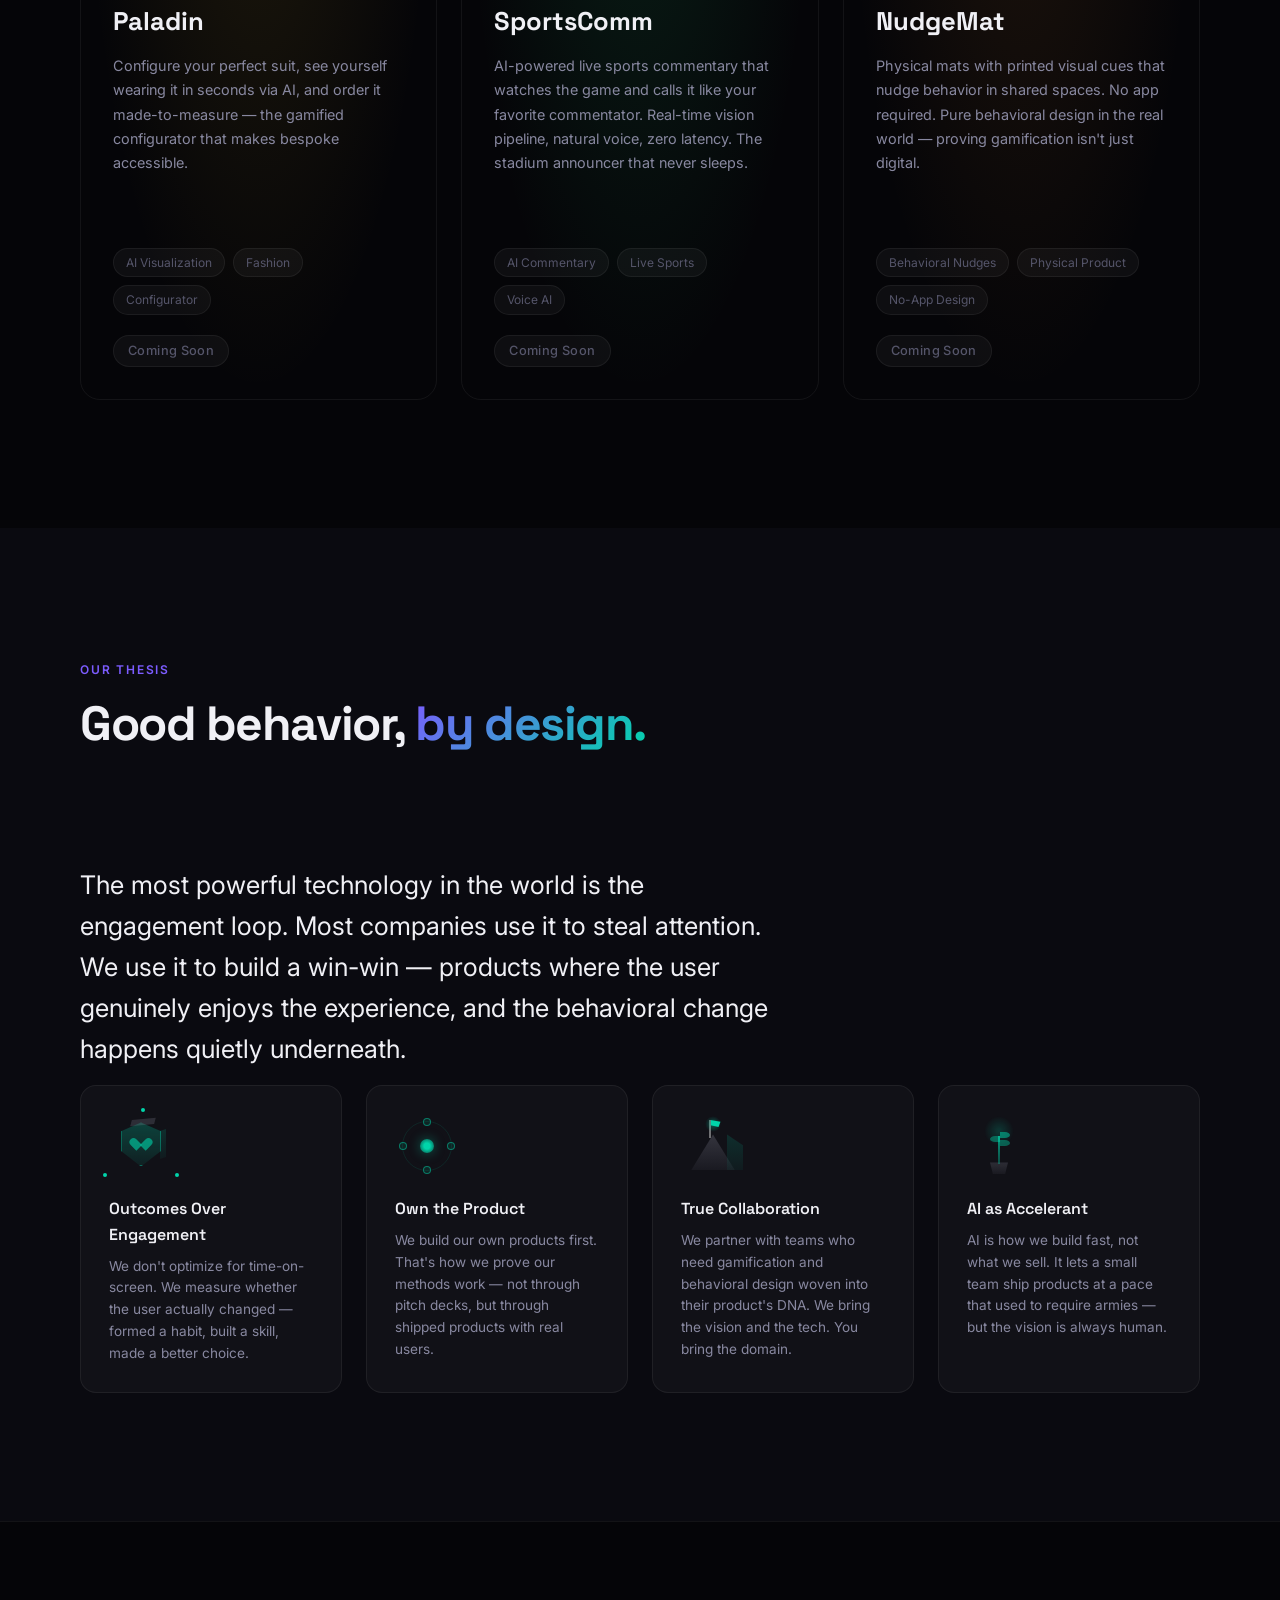
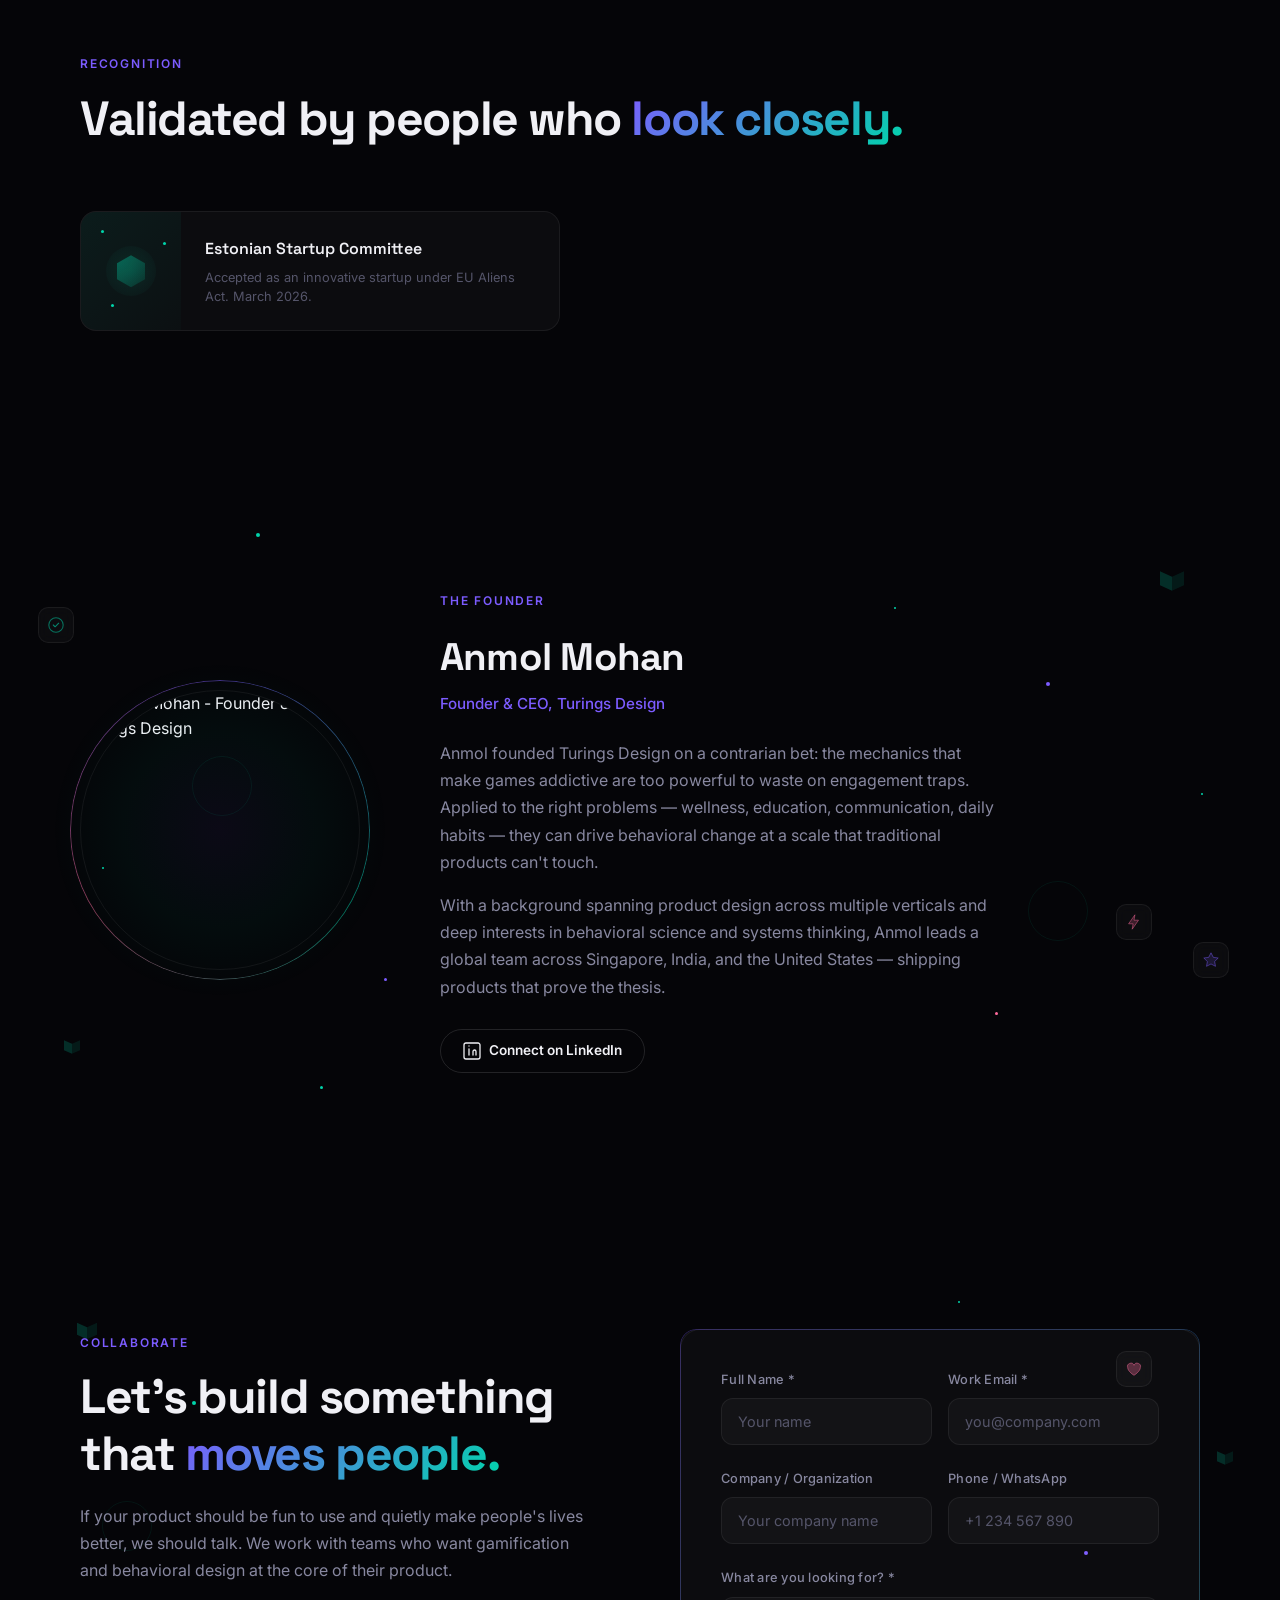
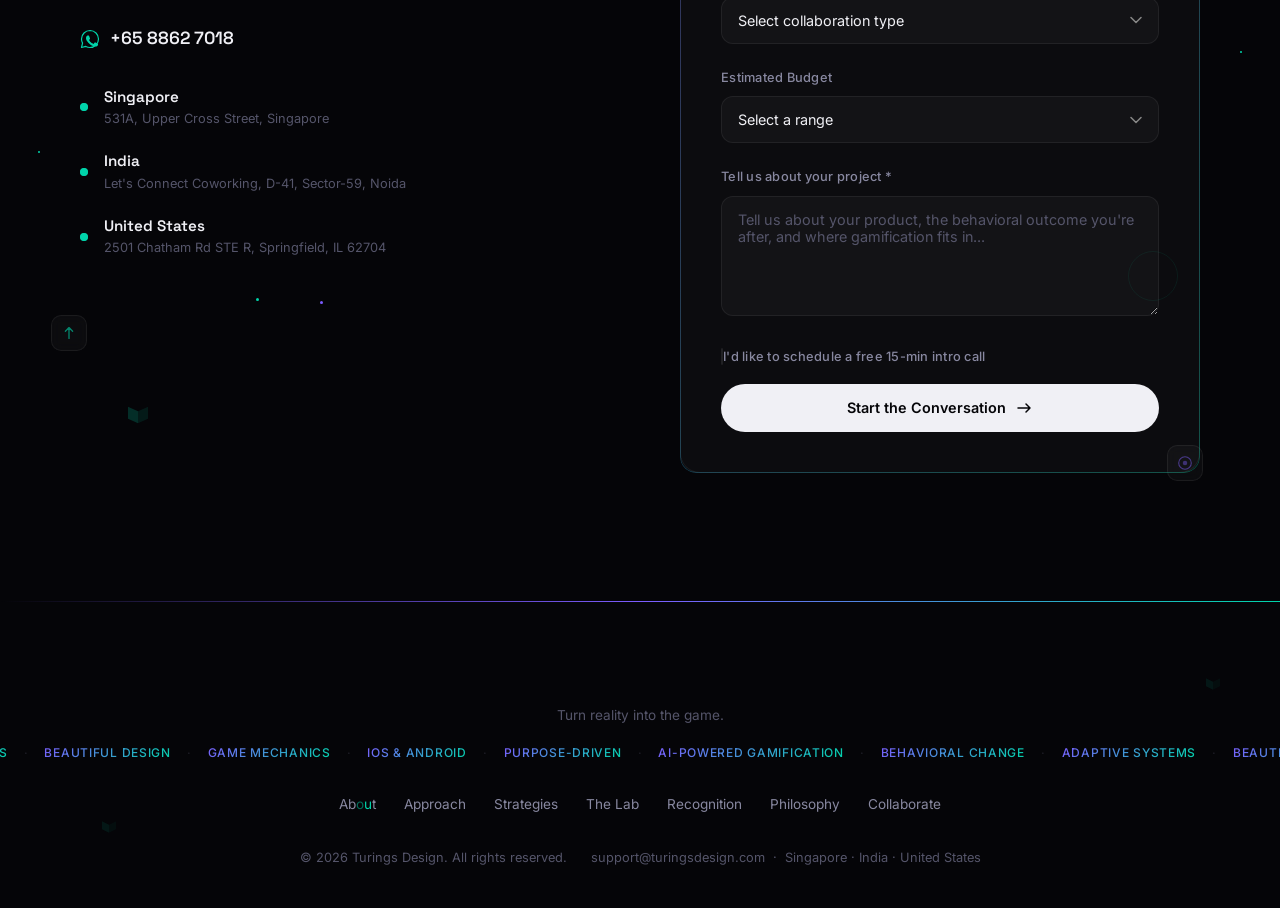
==== commit b82eb6fc: "Remove all text labels and emojis from card animations Animations are now faceless and nameless — pu" ====
--- a/index.html
+++ b/index.html
@@ -320,10 +320,10 @@
                 </svg>
               </div>
               <div class="layers-overlay layer-2">
-                <span class="layer-badge">+XP</span>
+                <div class="layer-pip"></div>
               </div>
               <div class="layers-overlay layer-3">
-                <span class="layer-streak">🔥 7</span>
+                <div class="layer-bar-mini"></div>
               </div>
             </div>
             <h3>Gamification Layers for Existing Products</h3>
@@ -333,16 +333,16 @@
             <div class="feature-scene scene-scratch">
               <!-- Building blocks assembling into a product -->
               <div class="scratch-block sb-research">
-                <span class="sb-icon">🔬</span>
+                <div class="sb-shape sb-circle"></div>
               </div>
               <div class="scratch-block sb-algo">
-                <span class="sb-icon">⚙️</span>
+                <div class="sb-shape sb-diamond"></div>
               </div>
               <div class="scratch-block sb-design">
-                <span class="sb-icon">🎮</span>
+                <div class="sb-shape sb-triangle"></div>
               </div>
               <div class="scratch-block sb-ship">
-                <span class="sb-icon">🚀</span>
+                <div class="sb-shape sb-square"></div>
               </div>
               <!-- Final product -->
               <div class="scratch-product">
@@ -378,7 +378,7 @@
               <div class="suit-output">
                 <div class="suit-data sd-1"></div>
                 <div class="suit-data sd-2"></div>
-                <div class="suit-check">✓</div>
+                <div class="suit-dot-confirm"></div>
               </div>
             </div>
             <h3>Physical + Digital Gamification</h3>
@@ -405,7 +405,6 @@
                 <svg viewBox="0 0 24 24" width="18" height="18" fill="none" stroke="rgba(124,92,255,0.6)" stroke-width="1.5">
                   <circle cx="12" cy="12" r="9"/><path d="M12 8v4l2 2"/>
                 </svg>
-                <span class="ai-stage-label">Diagnose</span>
                 <div class="ai-stage-dots">
                   <span class="asd asd-1"></span>
                   <span class="asd asd-2"></span>
@@ -417,17 +416,15 @@
                 <svg viewBox="0 0 24 24" width="18" height="18" fill="none" stroke="rgba(124,92,255,0.6)" stroke-width="1.5">
                   <path d="M12 2L2 7l10 5 10-5-10-5zM2 17l10 5 10-5M2 12l10 5 10-5"/>
                 </svg>
-                <span class="ai-stage-label">Generate</span>
               </div>
               <div class="ai-flow-arrow afa-2"></div>
               <div class="ai-stage ai-ship">
                 <svg viewBox="0 0 24 24" width="18" height="18" fill="none" stroke="rgba(124,92,255,0.6)" stroke-width="1.5">
                   <path d="M5 12l5 5L20 7"/>
                 </svg>
-                <span class="ai-stage-label">Ship</span>
-              </div>
-            </div>
-            <div class="ai-speed-badge">14 days</div>
+              </div>
+            </div>
+            <div class="ai-pulse-dot"></div>
           </div>
           <h3>AI-First Approach</h3>
           <p>AI gives us an infinite canvas &mdash; to diagnose behavioral patterns, generate adaptive content, modulate voice in real-time, and ship full products in 14 days. AI isn't a feature we add. It's how we think, build, and iterate.</p>
@@ -442,19 +439,15 @@
               </svg>
               <div class="loop-node ln-trigger">
                 <span class="ln-dot"></span>
-                <span class="ln-label">Trigger</span>
               </div>
               <div class="loop-node ln-action">
                 <span class="ln-dot"></span>
-                <span class="ln-label">Action</span>
               </div>
               <div class="loop-node ln-reward">
                 <span class="ln-dot"></span>
-                <span class="ln-label">Reward</span>
               </div>
               <div class="loop-node ln-habit">
                 <span class="ln-dot"></span>
-                <span class="ln-label">Habit</span>
               </div>
               <div class="loop-pulse"></div>
             </div>
@@ -467,15 +460,15 @@
             <!-- Three merging streams: tech + psychology + design -->
             <div class="merge-streams">
               <div class="merge-stream ms-tech">
-                <span class="ms-icon">⚡</span>
+                <span class="ms-dot" style="background:rgba(124,92,255,0.5);"></span>
                 <span class="ms-line"></span>
               </div>
               <div class="merge-stream ms-psych">
-                <span class="ms-icon">🧠</span>
+                <span class="ms-dot" style="background:rgba(0,212,170,0.5);"></span>
                 <span class="ms-line"></span>
               </div>
               <div class="merge-stream ms-design">
-                <span class="ms-icon">✦</span>
+                <span class="ms-dot" style="background:rgba(255,107,157,0.5);"></span>
                 <span class="ms-line"></span>
               </div>
             </div>
@@ -490,7 +483,7 @@
                 <div class="exp-wave ew-2"></div>
                 <div class="exp-wave ew-3"></div>
               </div>
-              <span class="merge-feels">✓ feels right</span>
+              <div class="merge-pulse-out"></div>
             </div>
           </div>
           <h3>Design Language</h3>
--- a/styles.css
+++ b/styles.css
@@ -3374,15 +3374,12 @@
   right: 6%;
 }
 
-.layer-badge {
-  font-family: var(--font-heading);
-  font-size: 0.55rem;
-  font-weight: 700;
-  color: var(--accent-2);
-  background: rgba(0, 212, 170, 0.12);
-  padding: 2px 6px;
-  border-radius: 4px;
-  border: 1px solid rgba(0, 212, 170, 0.2);
+.layer-pip {
+  width: 8px;
+  height: 8px;
+  border-radius: 2px;
+  background: rgba(0, 212, 170, 0.35);
+  border: 1px solid rgba(0, 212, 170, 0.25);
 }
 
 .layer-3 {
@@ -3391,10 +3388,11 @@
   animation-delay: 1s;
 }
 
-.layer-streak {
-  font-size: 0.55rem;
-  font-weight: 600;
-  color: var(--accent-3);
+.layer-bar-mini {
+  width: 18px;
+  height: 4px;
+  border-radius: 2px;
+  background: linear-gradient(90deg, rgba(255, 107, 157, 0.4), rgba(255, 107, 157, 0.15));
 }
 
 @keyframes layerSlideIn {
@@ -3424,7 +3422,38 @@
   animation: blockAssemble 5s ease infinite;
 }
 
-.sb-icon { font-size: 0.7rem; }
+.sb-shape {
+  width: 10px;
+  height: 10px;
+}
+
+.sb-circle {
+  border-radius: 50%;
+  background: rgba(124, 92, 255, 0.35);
+}
+
+.sb-diamond {
+  background: rgba(0, 212, 170, 0.35);
+  transform: rotate(45deg);
+  border-radius: 2px;
+  width: 8px;
+  height: 8px;
+}
+
+.sb-triangle {
+  width: 0;
+  height: 0;
+  border-left: 5px solid transparent;
+  border-right: 5px solid transparent;
+  border-bottom: 10px solid rgba(255, 107, 157, 0.35);
+}
+
+.sb-square {
+  background: rgba(124, 92, 255, 0.35);
+  border-radius: 2px;
+  width: 8px;
+  height: 8px;
+}
 
 .sb-research { left: 8%; top: 50%; transform: translateY(-50%); animation-delay: 0s; }
 .sb-algo { left: 22%; top: 50%; transform: translateY(-50%); animation-delay: 0.3s; }
@@ -3621,9 +3650,11 @@
 .sd-1 { width: 30px; }
 .sd-2 { width: 22px; }
 
-.suit-check {
-  font-size: 0.6rem;
-  color: var(--accent-2);
+.suit-dot-confirm {
+  width: 6px;
+  height: 6px;
+  border-radius: 50%;
+  background: var(--accent-2);
   opacity: 0;
   animation: checkPop 4s ease infinite 2s;
 }
@@ -5366,14 +5397,7 @@
 .ai-generate { animation-delay: 0.8s; }
 .ai-ship { animation-delay: 1.6s; }
 
-.ai-stage-label {
-  font-family: var(--font-heading);
-  font-size: 0.5rem;
-  font-weight: 600;
-  color: rgba(124,92,255,0.7);
-  text-transform: uppercase;
-  letter-spacing: 0.05em;
-}
+/* no text labels in animations */
 
 .ai-stage-dots {
   display: flex;
@@ -5434,22 +5458,19 @@
   100% { opacity: 0; }
 }
 
-.ai-speed-badge {
-  font-family: var(--font-heading);
-  font-size: 0.6rem;
-  font-weight: 700;
-  color: var(--accent-1);
-  background: rgba(124,92,255,0.1);
-  border: 1px solid rgba(124,92,255,0.2);
-  padding: 2px 10px;
-  border-radius: 10px;
+.ai-pulse-dot {
+  width: 8px;
+  height: 8px;
+  border-radius: 50%;
+  background: rgba(124,92,255,0.5);
+  box-shadow: 0 0 12px rgba(124,92,255,0.3);
   opacity: 0;
-  animation: badgePop 5s ease infinite 2.2s;
-}
-
-@keyframes badgePop {
-  0%, 5% { opacity: 0; transform: scale(0.7); }
-  15% { opacity: 1; transform: scale(1.1); }
+  animation: aiPulseDot 5s ease infinite 2.2s;
+}
+
+@keyframes aiPulseDot {
+  0%, 5% { opacity: 0; transform: scale(0.5); }
+  15% { opacity: 1; transform: scale(1.3); }
   25% { opacity: 1; transform: scale(1); }
   55% { opacity: 1; }
   70%, 100% { opacity: 0; }
@@ -5502,14 +5523,7 @@
   transition: all 0.3s;
 }
 
-.ln-label {
-  font-family: var(--font-heading);
-  font-size: 0.45rem;
-  font-weight: 600;
-  color: rgba(0,212,170,0.6);
-  text-transform: uppercase;
-  letter-spacing: 0.04em;
-}
+/* loop nodes are dots only — no labels */
 
 .ln-trigger { top: -4px; left: 50%; transform: translateX(-50%); animation-delay: 0s; }
 .ln-action { top: 50%; right: -8px; transform: translateY(-50%); animation-delay: 1s; }
@@ -5566,9 +5580,10 @@
 .ms-psych { animation-delay: 0.4s; }
 .ms-design { animation-delay: 0.8s; }
 
-.ms-icon {
-  font-size: 0.7rem;
-  opacity: 0.8;
+.ms-dot {
+  width: 6px;
+  height: 6px;
+  border-radius: 50%;
 }
 
 .ms-line {
@@ -5642,12 +5657,12 @@
   50% { height: 16px; }
 }
 
-.merge-feels {
-  font-family: var(--font-heading);
-  font-size: 0.45rem;
-  font-weight: 600;
-  color: rgba(255,107,157,0.6);
-  letter-spacing: 0.04em;
+.merge-pulse-out {
+  width: 6px;
+  height: 6px;
+  border-radius: 50%;
+  background: rgba(255,107,157,0.5);
+  box-shadow: 0 0 10px rgba(255,107,157,0.3);
 }
 
 @keyframes outputReveal {
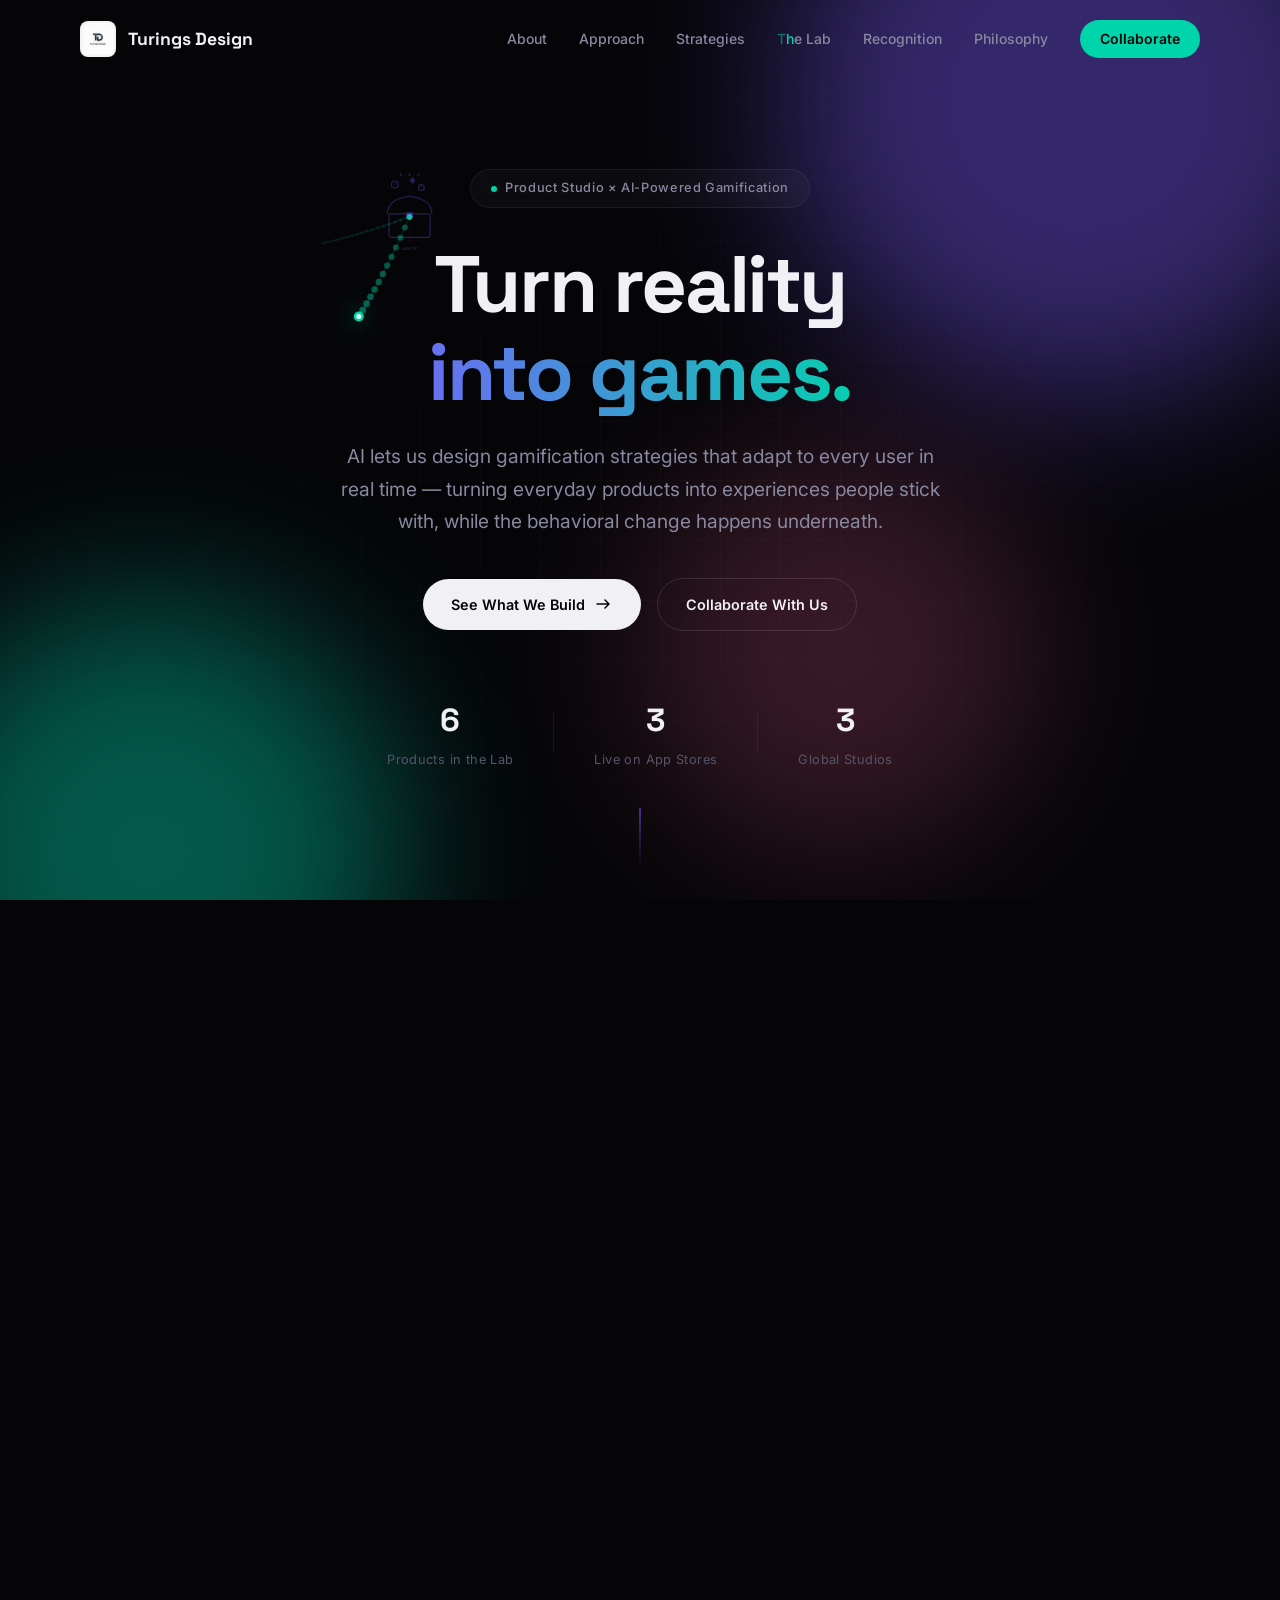
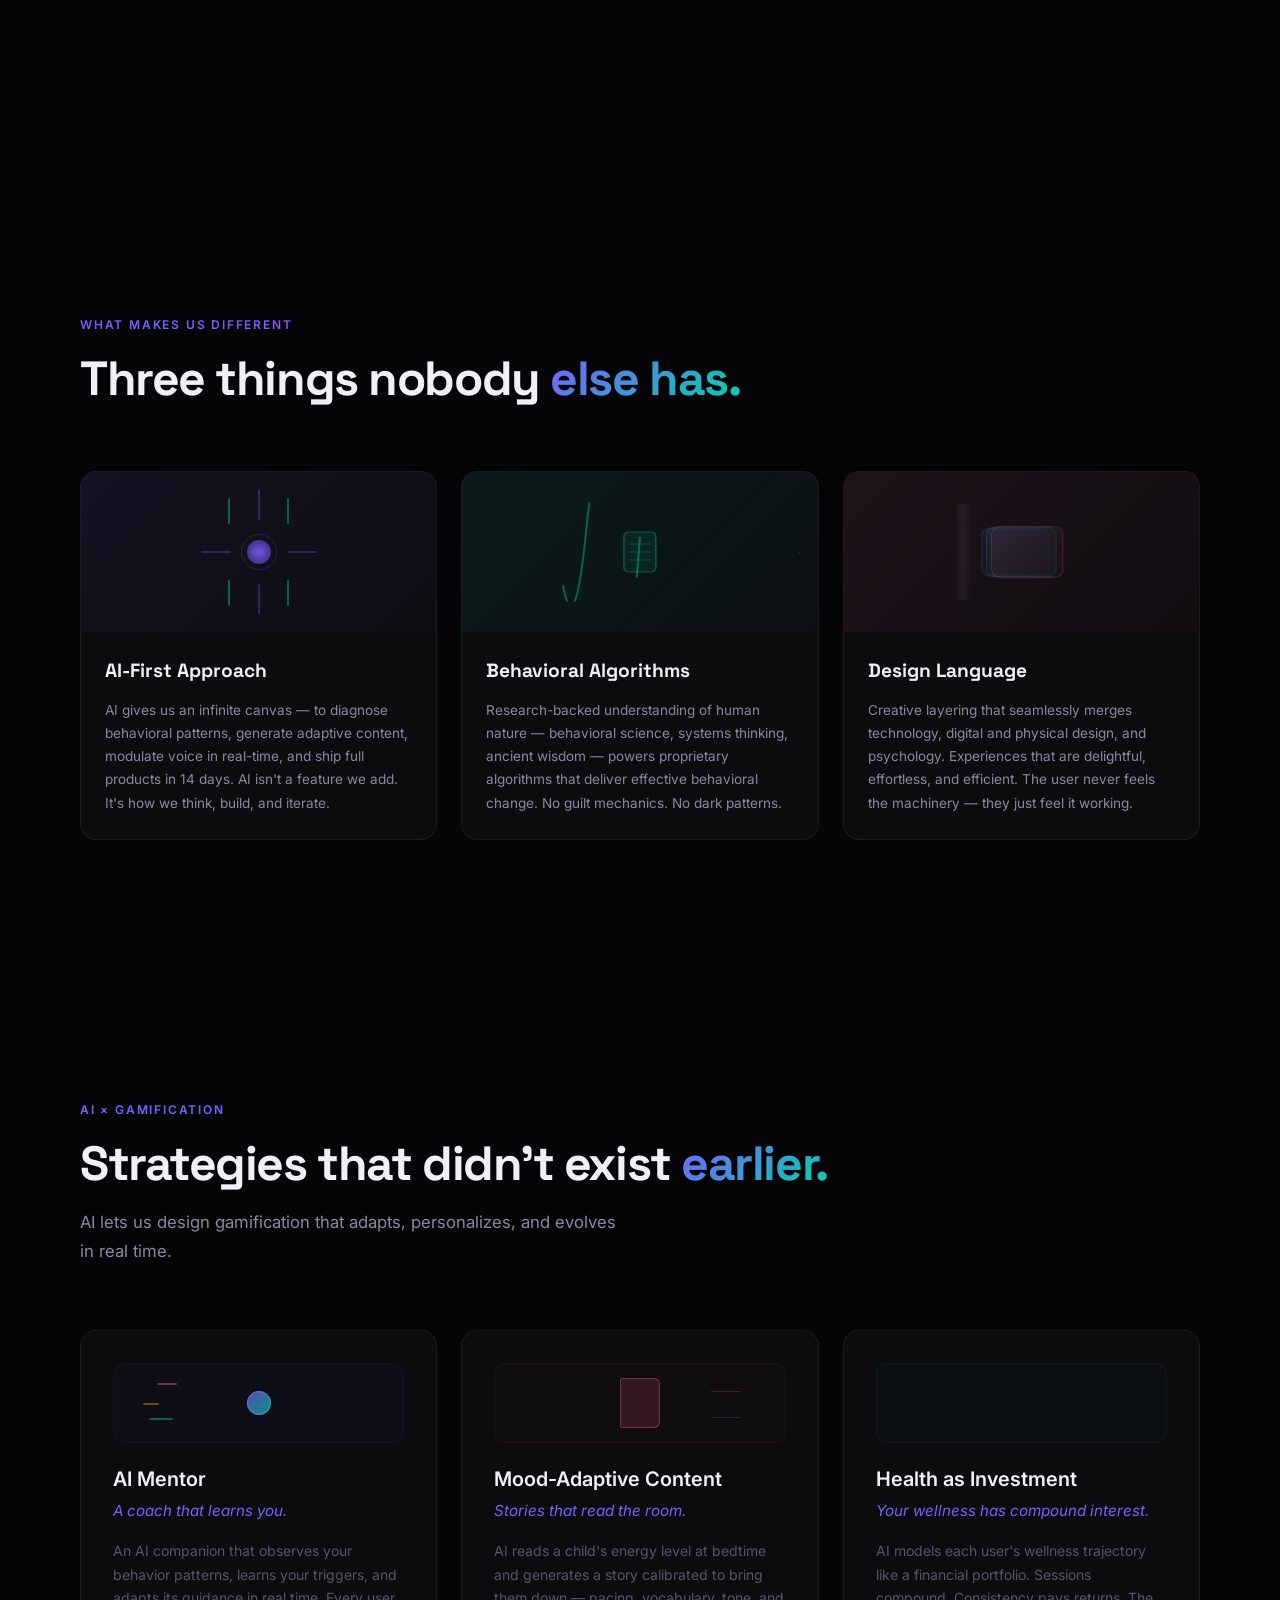
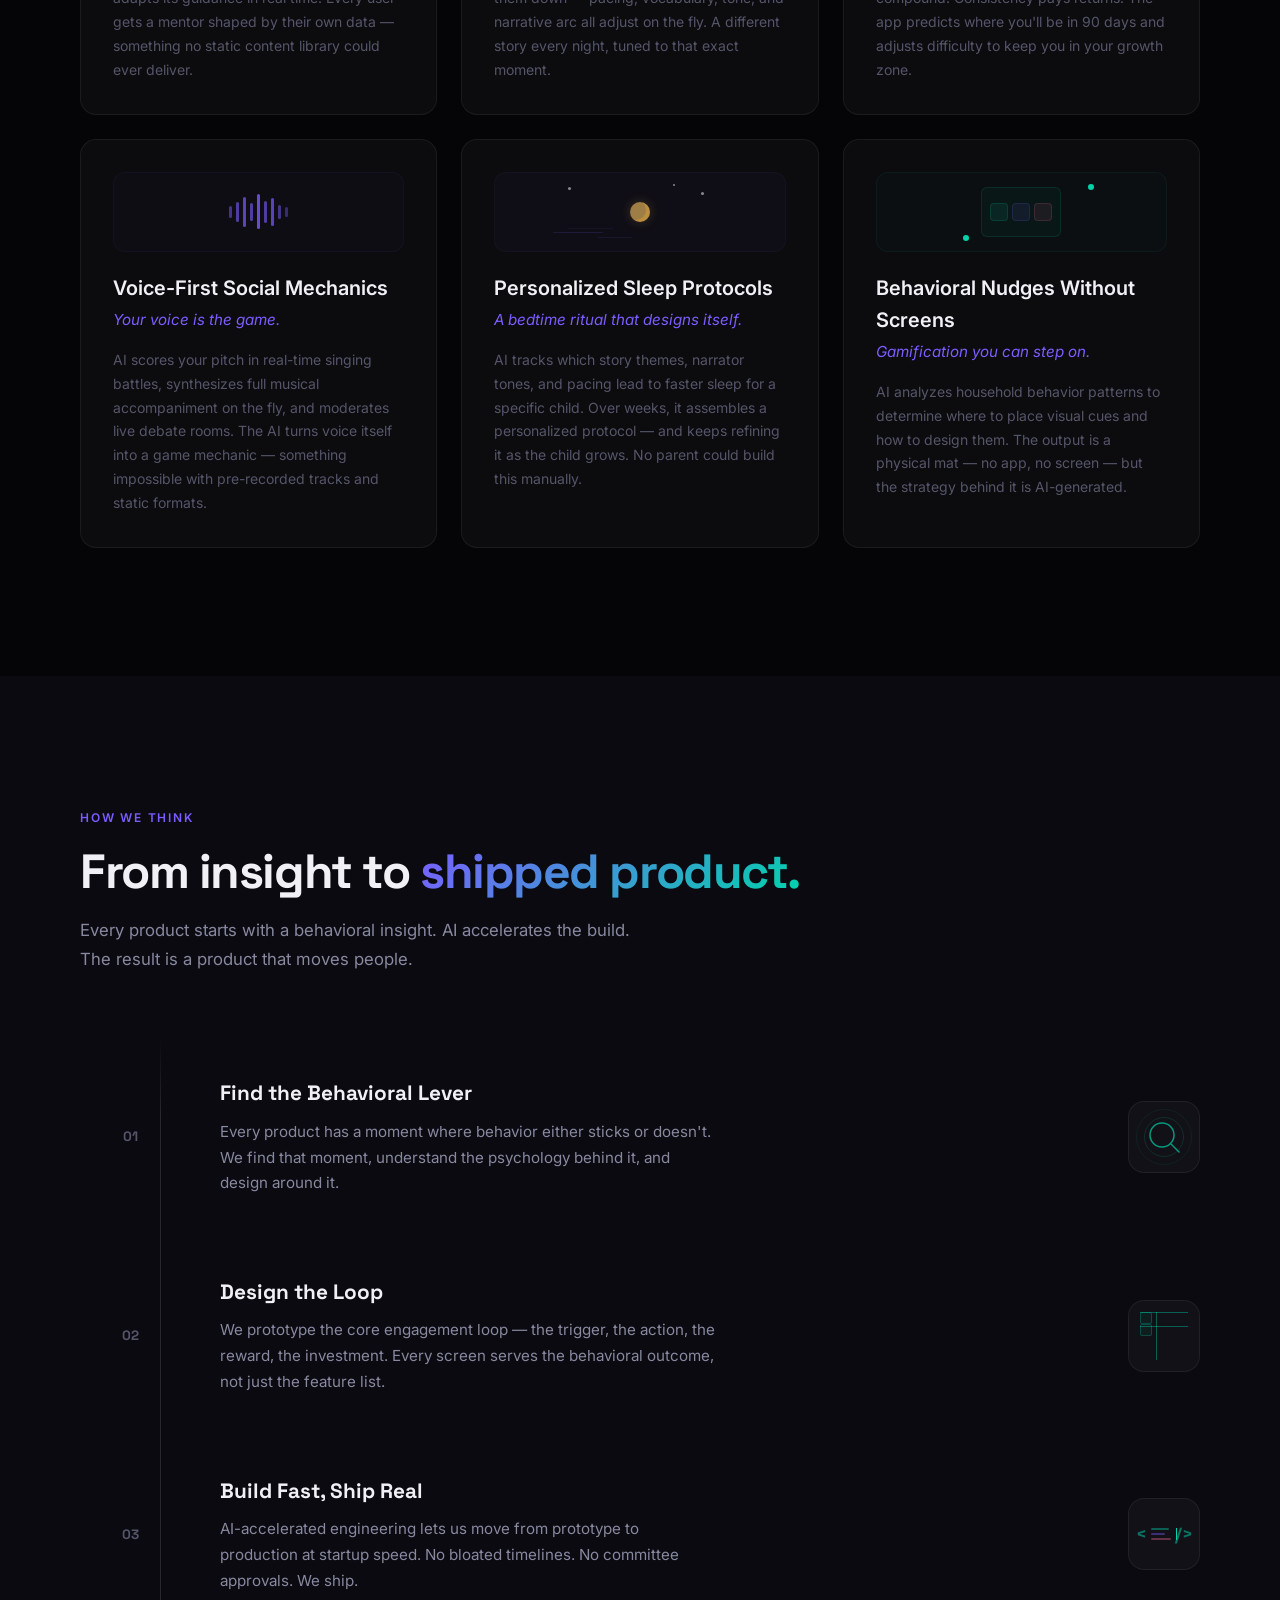
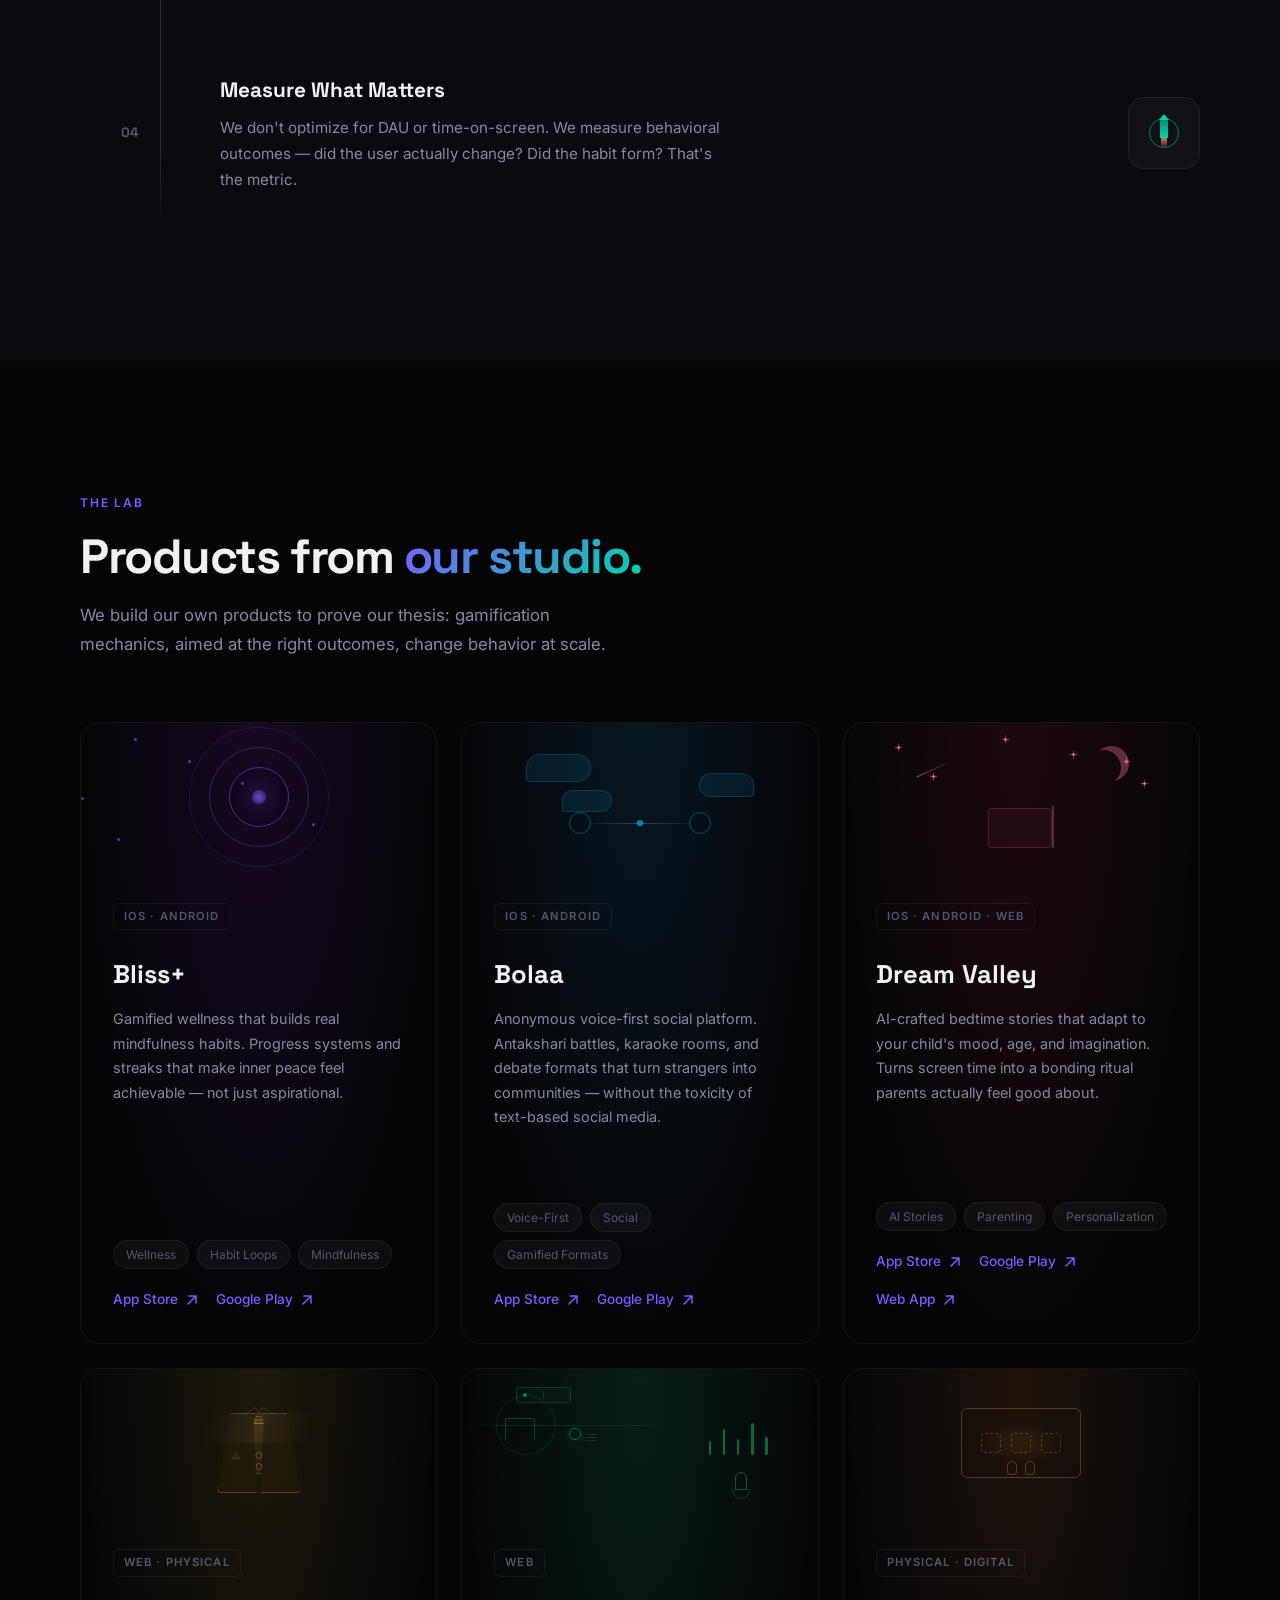
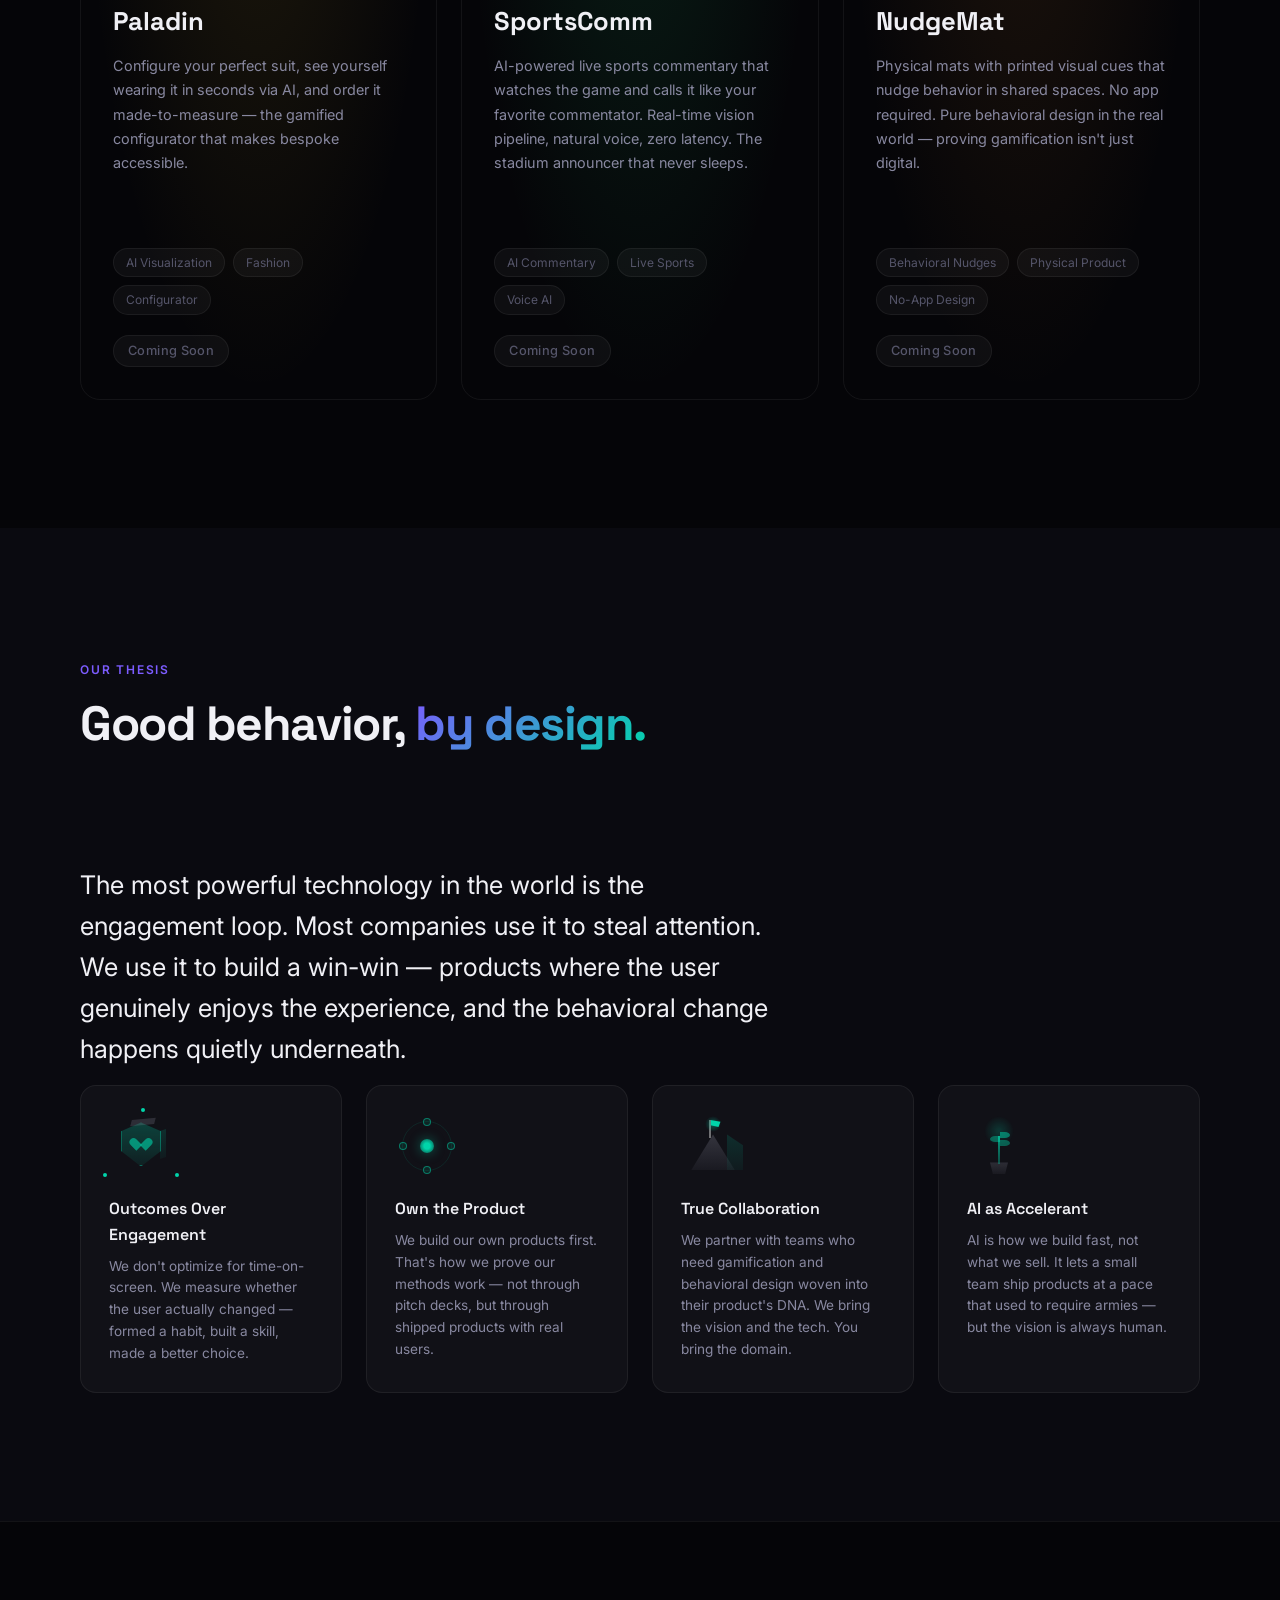
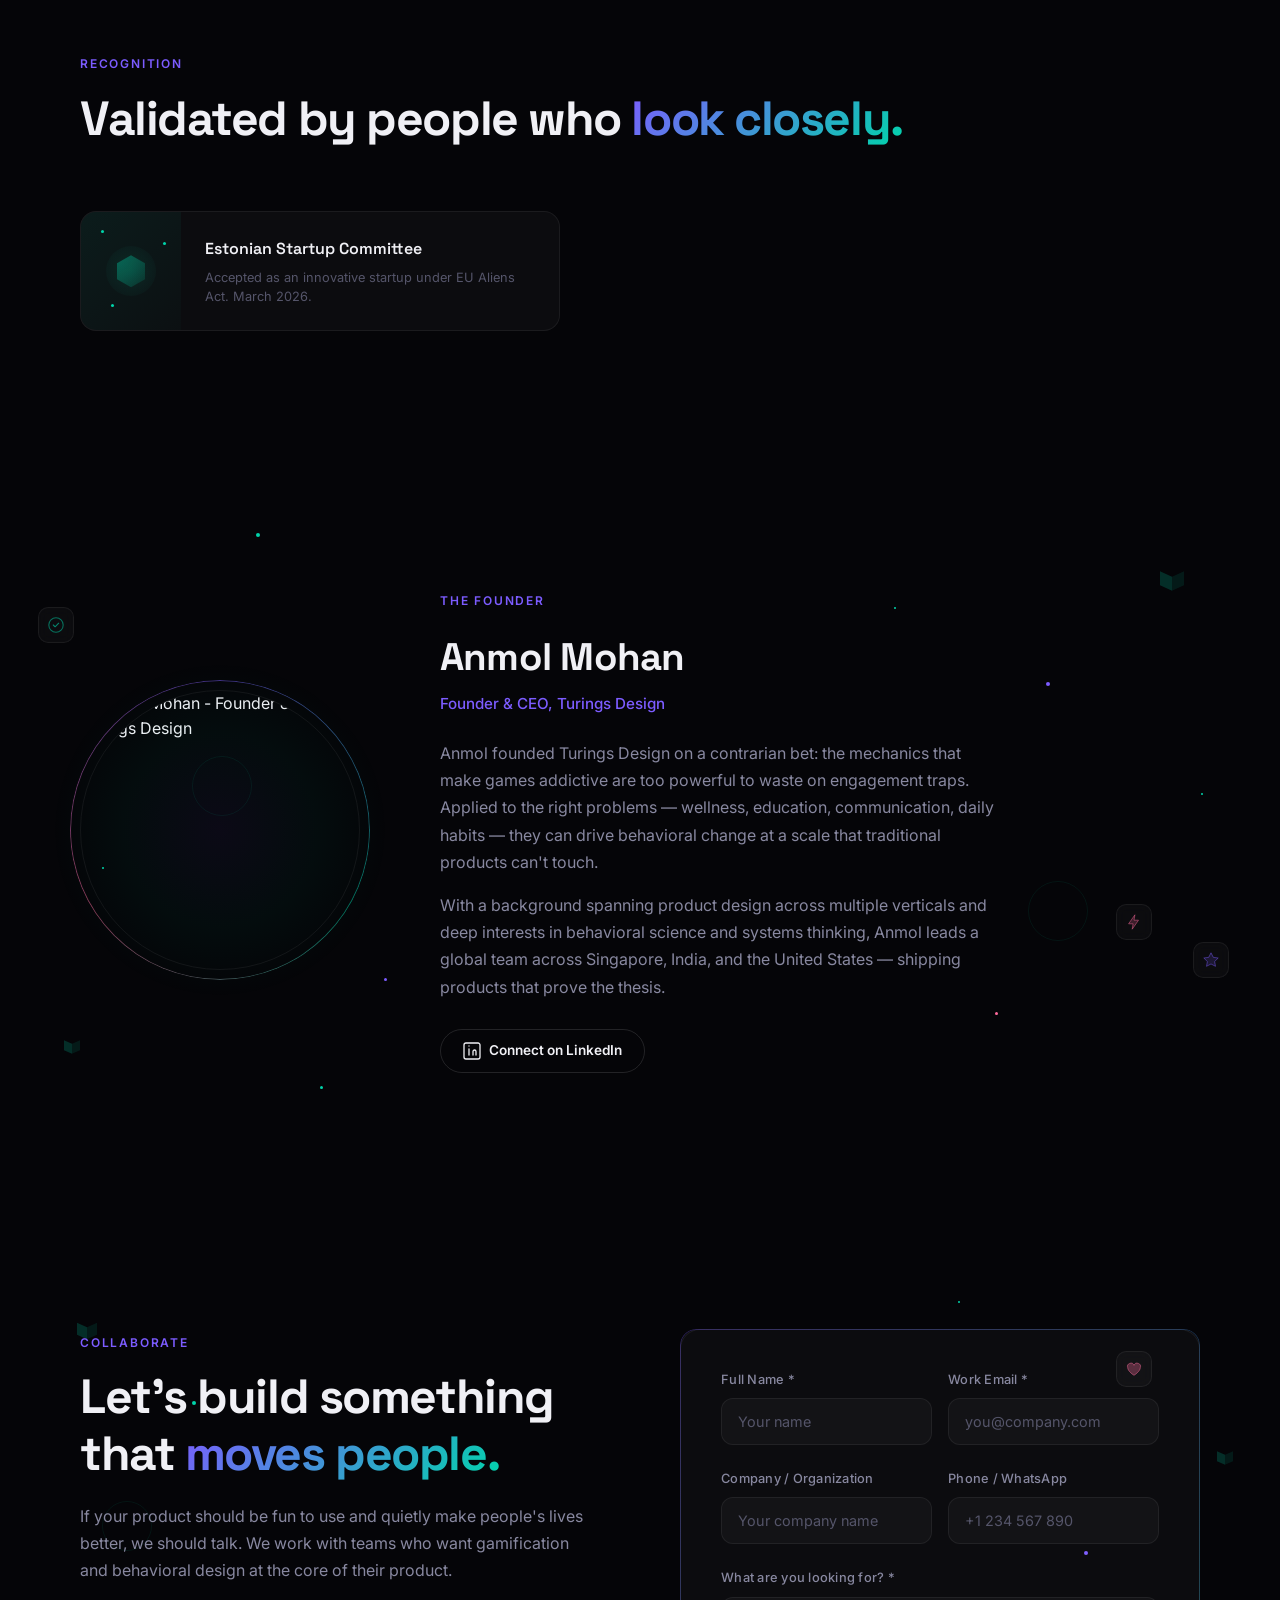
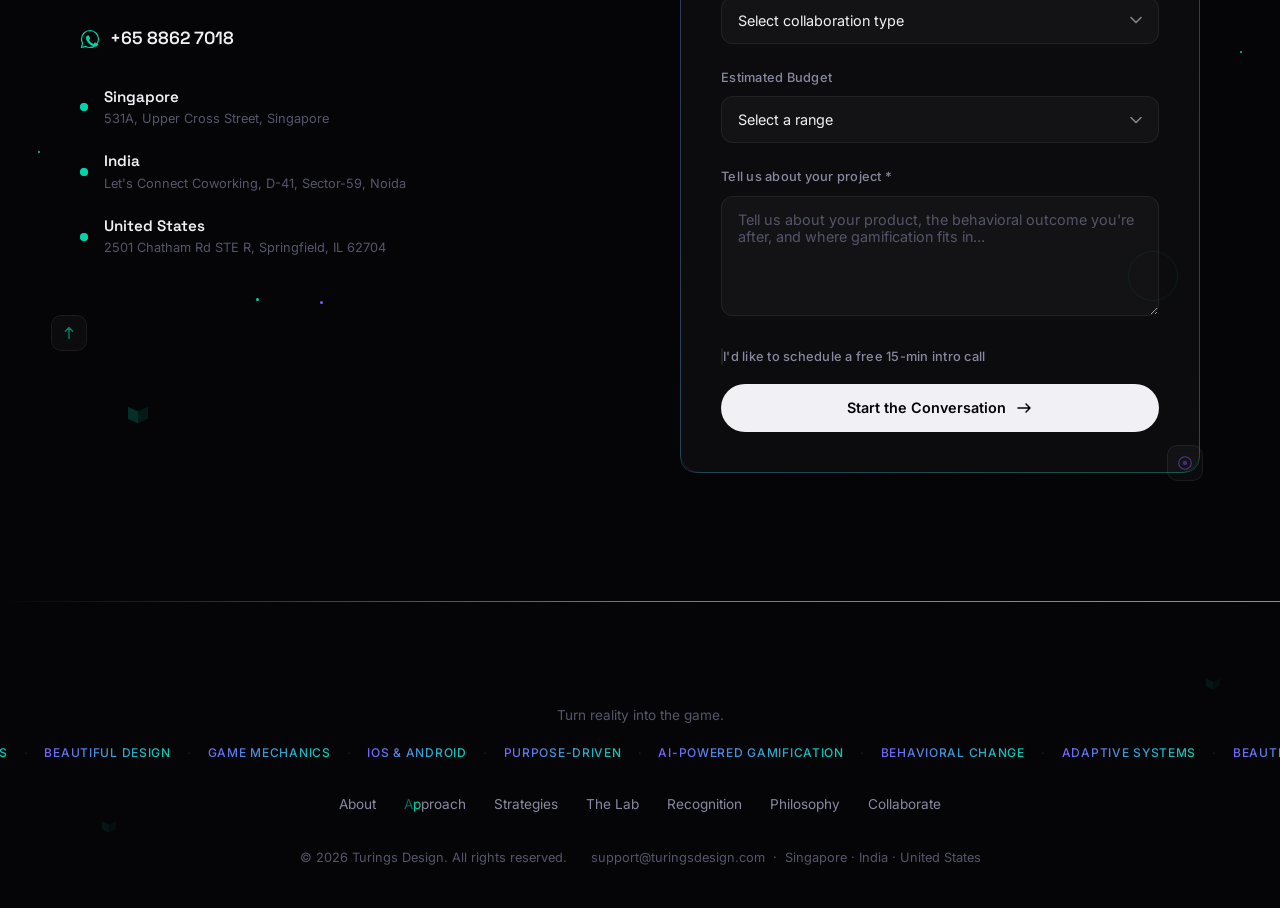
==== commit 935f8a77: "Redesign all card animations as living scenes Animations are now miniature animated worlds, not diag" ====
--- a/index.html
+++ b/index.html
@@ -331,27 +331,24 @@
           </div>
           <div class="feature-card reveal">
             <div class="feature-scene scene-scratch">
-              <!-- Building blocks assembling into a product -->
-              <div class="scratch-block sb-research">
-                <div class="sb-shape sb-circle"></div>
-              </div>
-              <div class="scratch-block sb-algo">
-                <div class="sb-shape sb-diamond"></div>
-              </div>
-              <div class="scratch-block sb-design">
-                <div class="sb-shape sb-triangle"></div>
-              </div>
-              <div class="scratch-block sb-ship">
-                <div class="sb-shape sb-square"></div>
-              </div>
-              <!-- Final product -->
-              <div class="scratch-product">
-                <div class="scratch-phone">
-                  <div class="scratch-phone-screen"></div>
+              <!-- Product being born from nothing -->
+              <div class="scratch-birth">
+                <div class="scratch-canvas">
+                  <div class="sc-header"></div>
+                  <div class="sc-content">
+                    <div class="sc-block sc-block-1"></div>
+                    <div class="sc-block sc-block-2"></div>
+                    <div class="sc-block sc-block-3"></div>
+                  </div>
+                  <div class="sc-progress-ring">
+                    <svg viewBox="0 0 24 24" width="24" height="24">
+                      <circle cx="12" cy="12" r="9" fill="none" stroke="rgba(124,92,255,0.1)" stroke-width="2"/>
+                      <circle class="sc-ring-fill" cx="12" cy="12" r="9" fill="none" stroke="rgba(124,92,255,0.6)" stroke-width="2" stroke-linecap="round" stroke-dasharray="56.5" stroke-dashoffset="56.5" transform="rotate(-90 12 12)"/>
+                    </svg>
+                  </div>
+                  <div class="sc-notif-dot"></div>
                 </div>
               </div>
-              <!-- Arrow flow -->
-              <div class="scratch-arrow"></div>
             </div>
             <h3>Gamified Products from Scratch</h3>
             <p>An idea that needs gamification at its core, not bolted on. We design and build complete products — from behavioral research to app store — where the game mechanics and the intended outcome are inseparable. AI accelerates every stage.</p>
@@ -399,57 +396,47 @@
       <div class="approach-grid">
         <div class="approach-card reveal">
           <div class="approach-scene approach-scene-ai">
-            <!-- AI pipeline: diagnose → generate → ship -->
-            <div class="ai-pipeline">
-              <div class="ai-stage ai-diagnose">
-                <svg viewBox="0 0 24 24" width="18" height="18" fill="none" stroke="rgba(124,92,255,0.6)" stroke-width="1.5">
-                  <circle cx="12" cy="12" r="9"/><path d="M12 8v4l2 2"/>
-                </svg>
-                <div class="ai-stage-dots">
-                  <span class="asd asd-1"></span>
-                  <span class="asd asd-2"></span>
-                  <span class="asd asd-3"></span>
-                </div>
-              </div>
-              <div class="ai-flow-arrow afa-1"></div>
-              <div class="ai-stage ai-generate">
-                <svg viewBox="0 0 24 24" width="18" height="18" fill="none" stroke="rgba(124,92,255,0.6)" stroke-width="1.5">
-                  <path d="M12 2L2 7l10 5 10-5-10-5zM2 17l10 5 10-5M2 12l10 5 10-5"/>
-                </svg>
-              </div>
-              <div class="ai-flow-arrow afa-2"></div>
-              <div class="ai-stage ai-ship">
-                <svg viewBox="0 0 24 24" width="18" height="18" fill="none" stroke="rgba(124,92,255,0.6)" stroke-width="1.5">
-                  <path d="M5 12l5 5L20 7"/>
-                </svg>
-              </div>
-            </div>
-            <div class="ai-pulse-dot"></div>
+            <!-- Neural node with data streams -->
+            <div class="ai-neural">
+              <div class="ai-stream ai-stream-in ai-sin-1"></div>
+              <div class="ai-stream ai-stream-in ai-sin-2"></div>
+              <div class="ai-stream ai-stream-in ai-sin-3"></div>
+              <div class="ai-stream ai-stream-in ai-sin-4"></div>
+              <div class="ai-core">
+                <div class="ai-core-inner"></div>
+                <div class="ai-core-ring"></div>
+              </div>
+              <div class="ai-stream ai-stream-out ai-sout-1"></div>
+              <div class="ai-stream ai-stream-out ai-sout-2"></div>
+              <div class="ai-stream ai-stream-out ai-sout-3"></div>
+              <div class="ai-stream ai-stream-out ai-sout-4"></div>
+              <div class="ai-particle ap-1"></div>
+              <div class="ai-particle ap-2"></div>
+              <div class="ai-particle ap-3"></div>
+              <div class="ai-particle ap-4"></div>
+              <div class="ai-particle ap-5"></div>
+              <div class="ai-particle ap-6"></div>
+            </div>
           </div>
           <h3>AI-First Approach</h3>
           <p>AI gives us an infinite canvas &mdash; to diagnose behavioral patterns, generate adaptive content, modulate voice in real-time, and ship full products in 14 days. AI isn't a feature we add. It's how we think, build, and iterate.</p>
         </div>
         <div class="approach-card reveal">
           <div class="approach-scene approach-scene-behavioral">
-            <!-- Behavioral loop: trigger → action → reward → habit -->
-            <div class="behavior-loop">
-              <svg class="loop-circle" viewBox="0 0 120 120" width="120" height="120">
-                <circle cx="60" cy="60" r="46" fill="none" stroke="rgba(0,212,170,0.1)" stroke-width="1.5"/>
-                <circle class="loop-progress" cx="60" cy="60" r="46" fill="none" stroke="rgba(0,212,170,0.4)" stroke-width="1.5" stroke-linecap="round" stroke-dasharray="289" stroke-dashoffset="289" transform="rotate(-90 60 60)"/>
+            <!-- Chaotic wave → filter → smooth wave -->
+            <div class="behav-signal">
+              <svg class="behav-wave-svg" viewBox="0 0 240 100" preserveAspectRatio="none">
+                <!-- Chaotic input wave -->
+                <path class="behav-chaotic" d="M0,50 Q10,20 20,55 T40,30 T60,65 T80,25 T100,58 T120,35" fill="none" stroke="rgba(0,212,170,0.4)" stroke-width="1.5"/>
+                <!-- Filter/processor element -->
+                <rect class="behav-filter" x="108" y="30" width="24" height="40" rx="4" fill="rgba(0,212,170,0.08)" stroke="rgba(0,212,170,0.35)" stroke-width="1"/>
+                <line class="behav-filter-line bf-l1" x1="112" y1="42" x2="128" y2="42" stroke="rgba(0,212,170,0.25)" stroke-width="1"/>
+                <line class="behav-filter-line bf-l2" x1="112" y1="50" x2="128" y2="50" stroke="rgba(0,212,170,0.25)" stroke-width="1"/>
+                <line class="behav-filter-line bf-l3" x1="112" y1="58" x2="128" y2="58" stroke="rgba(0,212,170,0.25)" stroke-width="1"/>
+                <!-- Smooth output wave -->
+                <path class="behav-smooth" d="M132,50 Q147,30 162,50 T192,50 T222,50 T240,50" fill="none" stroke="rgba(0,212,170,0.6)" stroke-width="1.5"/>
               </svg>
-              <div class="loop-node ln-trigger">
-                <span class="ln-dot"></span>
-              </div>
-              <div class="loop-node ln-action">
-                <span class="ln-dot"></span>
-              </div>
-              <div class="loop-node ln-reward">
-                <span class="ln-dot"></span>
-              </div>
-              <div class="loop-node ln-habit">
-                <span class="ln-dot"></span>
-              </div>
-              <div class="loop-pulse"></div>
+              <div class="behav-scan-line"></div>
             </div>
           </div>
           <h3>Behavioral Algorithms</h3>
@@ -457,33 +444,12 @@
         </div>
         <div class="approach-card reveal">
           <div class="approach-scene approach-scene-design">
-            <!-- Three merging streams: tech + psychology + design -->
-            <div class="merge-streams">
-              <div class="merge-stream ms-tech">
-                <span class="ms-dot" style="background:rgba(124,92,255,0.5);"></span>
-                <span class="ms-line"></span>
-              </div>
-              <div class="merge-stream ms-psych">
-                <span class="ms-dot" style="background:rgba(0,212,170,0.5);"></span>
-                <span class="ms-line"></span>
-              </div>
-              <div class="merge-stream ms-design">
-                <span class="ms-dot" style="background:rgba(255,107,157,0.5);"></span>
-                <span class="ms-line"></span>
-              </div>
-            </div>
-            <!-- Merge point -->
-            <div class="merge-point">
-              <div class="merge-glow"></div>
-            </div>
-            <!-- Output: seamless experience -->
-            <div class="merge-output">
-              <div class="merge-experience">
-                <div class="exp-wave ew-1"></div>
-                <div class="exp-wave ew-2"></div>
-                <div class="exp-wave ew-3"></div>
-              </div>
-              <div class="merge-pulse-out"></div>
+            <!-- Three translucent panels with depth -->
+            <div class="design-layers">
+              <div class="dl-panel dl-panel-1"></div>
+              <div class="dl-panel dl-panel-2"></div>
+              <div class="dl-panel dl-panel-3"></div>
+              <div class="dl-light"></div>
             </div>
           </div>
           <h3>Design Language</h3>
--- a/styles.css
+++ b/styles.css
@@ -3402,140 +3402,122 @@
   100% { opacity: 0; transform: translateX(-5px); }
 }
 
-/* ── From Scratch — Building blocks assembling into product ── */
+/* ── From Scratch — Product being born from blank canvas ── */
 
 .scene-scratch {
   background: rgba(124, 92, 255, 0.02);
   border-color: rgba(124, 92, 255, 0.06);
 }
 
-.scratch-block {
-  position: absolute;
-  width: 28px;
-  height: 28px;
-  border-radius: 6px;
-  border: 1px solid rgba(124, 92, 255, 0.15);
-  background: rgba(124, 92, 255, 0.06);
+.scratch-birth {
   display: flex;
   align-items: center;
   justify-content: center;
-  animation: blockAssemble 5s ease infinite;
-}
-
-.sb-shape {
-  width: 10px;
-  height: 10px;
-}
-
-.sb-circle {
-  border-radius: 50%;
-  background: rgba(124, 92, 255, 0.35);
-}
-
-.sb-diamond {
-  background: rgba(0, 212, 170, 0.35);
-  transform: rotate(45deg);
-  border-radius: 2px;
-  width: 8px;
-  height: 8px;
-}
-
-.sb-triangle {
-  width: 0;
-  height: 0;
-  border-left: 5px solid transparent;
-  border-right: 5px solid transparent;
-  border-bottom: 10px solid rgba(255, 107, 157, 0.35);
-}
-
-.sb-square {
-  background: rgba(124, 92, 255, 0.35);
-  border-radius: 2px;
-  width: 8px;
-  height: 8px;
-}
-
-.sb-research { left: 8%; top: 50%; transform: translateY(-50%); animation-delay: 0s; }
-.sb-algo { left: 22%; top: 50%; transform: translateY(-50%); animation-delay: 0.3s; }
-.sb-design { left: 36%; top: 50%; transform: translateY(-50%); animation-delay: 0.6s; }
-.sb-ship { left: 50%; top: 50%; transform: translateY(-50%); animation-delay: 0.9s; }
-
-@keyframes blockAssemble {
-  0% { opacity: 0; transform: translateY(-50%) scale(0.3); }
-  15% { opacity: 1; transform: translateY(-50%) scale(1); }
-  25% { opacity: 1; transform: translateY(-50%) scale(1); border-color: rgba(124, 92, 255, 0.3); }
-  70% { opacity: 0.6; }
-  85% { opacity: 0.3; }
-  100% { opacity: 0; }
-}
-
-.scratch-product {
-  position: absolute;
-  right: 10%;
-  top: 50%;
-  transform: translateY(-50%);
-  animation: productAppear 5s ease infinite;
-}
-
-.scratch-phone {
-  width: 26px;
-  height: 44px;
-  border-radius: 6px;
-  border: 1.5px solid rgba(124, 92, 255, 0.35);
-  background: rgba(124, 92, 255, 0.06);
-  padding: 3px;
-}
-
-.scratch-phone-screen {
   width: 100%;
   height: 100%;
+}
+
+.scratch-canvas {
+  position: relative;
+  width: 70px;
+  height: 56px;
+  border-radius: 6px;
+  border: 1px solid rgba(124, 92, 255, 0.12);
+  background: rgba(124, 92, 255, 0.03);
+  overflow: hidden;
+  padding: 4px;
+}
+
+.sc-header {
+  width: 100%;
+  height: 6px;
   border-radius: 3px;
-  background: linear-gradient(135deg, rgba(124, 92, 255, 0.15), rgba(0, 212, 170, 0.1));
-  animation: screenGlow 5s ease infinite;
-}
-
-@keyframes productAppear {
-  0%, 50% { opacity: 0; transform: translateY(-50%) scale(0.5); }
-  65% { opacity: 1; transform: translateY(-50%) scale(1.1); }
-  75% { opacity: 1; transform: translateY(-50%) scale(1); }
-  90% { opacity: 1; }
+  background: rgba(124, 92, 255, 0.2);
+  opacity: 0;
+  animation: scBuild 6s ease infinite;
+}
+
+.sc-content {
+  display: flex;
+  flex-direction: column;
+  gap: 3px;
+  margin-top: 4px;
+}
+
+.sc-block {
+  border-radius: 2px;
+  opacity: 0;
+}
+
+.sc-block-1 {
+  width: 80%;
+  height: 5px;
+  background: rgba(124, 92, 255, 0.12);
+  animation: scBuild 6s ease infinite 0.5s;
+}
+
+.sc-block-2 {
+  width: 55%;
+  height: 5px;
+  background: rgba(0, 212, 170, 0.12);
+  animation: scBuild 6s ease infinite 1s;
+}
+
+.sc-block-3 {
+  width: 65%;
+  height: 5px;
+  background: rgba(124, 92, 255, 0.1);
+  animation: scBuild 6s ease infinite 1.5s;
+}
+
+.sc-progress-ring {
+  position: absolute;
+  bottom: 4px;
+  right: 4px;
+  opacity: 0;
+  animation: scBuild 6s ease infinite 2s;
+}
+
+.sc-ring-fill {
+  animation: scRingDraw 6s ease infinite 2.2s;
+}
+
+.sc-notif-dot {
+  position: absolute;
+  top: 3px;
+  right: 3px;
+  width: 5px;
+  height: 5px;
+  border-radius: 50%;
+  background: rgba(255, 107, 157, 0.7);
+  opacity: 0;
+  animation: scNotifPulse 6s ease infinite 3s;
+}
+
+@keyframes scBuild {
+  0% { opacity: 0; transform: translateY(4px); }
+  10% { opacity: 1; transform: translateY(0); }
+  65% { opacity: 1; }
+  80% { opacity: 0.3; }
   100% { opacity: 0; }
 }
 
-@keyframes screenGlow {
-  0%, 60% { opacity: 0; }
-  70% { opacity: 1; }
-  90% { opacity: 1; }
-  100% { opacity: 0; }
-}
-
-.scratch-arrow {
-  position: absolute;
-  top: 50%;
-  left: 62%;
-  width: 16%;
-  height: 1px;
-  background: rgba(124, 92, 255, 0.2);
-  transform: translateY(-50%);
-  animation: arrowDraw 5s ease infinite;
-}
-
-.scratch-arrow::after {
-  content: '';
-  position: absolute;
-  right: -1px;
-  top: -3px;
-  width: 0;
-  height: 0;
-  border-left: 5px solid rgba(124, 92, 255, 0.3);
-  border-top: 3px solid transparent;
-  border-bottom: 3px solid transparent;
-}
-
-@keyframes arrowDraw {
-  0%, 45% { opacity: 0; transform: translateY(-50%) scaleX(0); transform-origin: left; }
-  55% { opacity: 1; transform: translateY(-50%) scaleX(1); }
-  85% { opacity: 1; }
+@keyframes scRingDraw {
+  0%, 5% { stroke-dashoffset: 56.5; }
+  35% { stroke-dashoffset: 0; }
+  65% { stroke-dashoffset: 0; }
+  85% { stroke-dashoffset: 56.5; }
+  100% { stroke-dashoffset: 56.5; }
+}
+
+@keyframes scNotifPulse {
+  0% { opacity: 0; transform: scale(0); }
+  8% { opacity: 1; transform: scale(1.4); }
+  15% { transform: scale(1); opacity: 1; }
+  20% { transform: scale(1.2); opacity: 1; }
+  25% { transform: scale(1); opacity: 1; }
+  55% { opacity: 1; }
+  70% { opacity: 0; }
   100% { opacity: 0; }
 }
 
@@ -5370,306 +5352,312 @@
   justify-content: center;
 }
 
-/* ── AI-First — Diagnose → Generate → Ship pipeline ── */
+/* ── AI-First — Neural node with data streams flowing in/out ── */
 
 .approach-scene-ai {
   background: linear-gradient(135deg, rgba(124,92,255,0.08) 0%, rgba(124,92,255,0.02) 100%);
-  flex-direction: column;
-  gap: 10px;
-}
-
-.ai-pipeline {
-  display: flex;
+  justify-content: center;
   align-items: center;
-  gap: 6px;
-}
-
-.ai-stage {
-  display: flex;
-  flex-direction: column;
-  align-items: center;
-  gap: 4px;
-  opacity: 0;
-  animation: stageAppear 5s ease infinite;
-}
-
-.ai-diagnose { animation-delay: 0s; }
-.ai-generate { animation-delay: 0.8s; }
-.ai-ship { animation-delay: 1.6s; }
-
-/* no text labels in animations */
-
-.ai-stage-dots {
-  display: flex;
-  gap: 2px;
-}
-
-.asd {
+}
+
+.ai-neural {
+  position: relative;
+  width: 140px;
+  height: 140px;
+}
+
+.ai-core {
+  position: absolute;
+  top: 50%;
+  left: 50%;
+  width: 24px;
+  height: 24px;
+  margin: -12px 0 0 -12px;
+  border-radius: 50%;
+  z-index: 2;
+}
+
+.ai-core-inner {
+  width: 100%;
+  height: 100%;
+  border-radius: 50%;
+  background: radial-gradient(circle, rgba(124,92,255,0.9), rgba(124,92,255,0.3));
+  animation: aiCorePulse 3s ease infinite;
+}
+
+.ai-core-ring {
+  position: absolute;
+  top: -6px;
+  left: -6px;
+  width: 36px;
+  height: 36px;
+  border-radius: 50%;
+  border: 1px solid rgba(124,92,255,0.2);
+  animation: aiRingPulse 3s ease infinite;
+}
+
+/* Input streams — lines converging to center */
+.ai-stream {
+  position: absolute;
+  background: rgba(124,92,255,0.3);
+  border-radius: 1px;
+}
+
+.ai-stream-in {
+  width: 2px;
+  height: 30px;
+  transform-origin: bottom center;
+}
+
+.ai-sin-1 { top: 8px; left: 50%; margin-left: -1px; animation: aiSinTop 4s ease infinite; }
+.ai-sin-2 { top: 50%; right: 12px; margin-top: -1px; width: 30px; height: 2px; animation: aiSinRight 4s ease infinite 0.3s; }
+.ai-sin-3 { bottom: 8px; left: 50%; margin-left: -1px; animation: aiSinBottom 4s ease infinite 0.6s; }
+.ai-sin-4 { top: 50%; left: 12px; margin-top: -1px; width: 30px; height: 2px; animation: aiSinLeft 4s ease infinite 0.9s; }
+
+/* Output streams — lines radiating from center */
+.ai-stream-out {
+  width: 2px;
+  height: 26px;
+  background: rgba(0,212,170,0.4);
+}
+
+.ai-sout-1 { top: 16px; left: 28%; animation: aiSoutTL 4s ease infinite 1.5s; }
+.ai-sout-2 { top: 16px; right: 28%; animation: aiSoutTR 4s ease infinite 1.8s; }
+.ai-sout-3 { bottom: 16px; left: 28%; animation: aiSoutBL 4s ease infinite 2.1s; }
+.ai-sout-4 { bottom: 16px; right: 28%; animation: aiSoutBR 4s ease infinite 2.4s; }
+
+/* Data particles */
+.ai-particle {
+  position: absolute;
   width: 3px;
   height: 3px;
   border-radius: 50%;
-  background: rgba(124,92,255,0.4);
-  animation: dotPulse 1.5s ease infinite;
-}
-
-.asd-1 { animation-delay: 0s; }
-.asd-2 { animation-delay: 0.2s; }
-.asd-3 { animation-delay: 0.4s; }
-
-@keyframes dotPulse {
-  0%, 100% { opacity: 0.3; }
-  50% { opacity: 1; background: var(--accent-1); }
-}
-
-@keyframes stageAppear {
-  0% { opacity: 0; transform: translateY(8px); }
-  15% { opacity: 1; transform: translateY(0); }
-  70% { opacity: 1; }
-  85% { opacity: 0.3; }
+  background: rgba(124,92,255,0.7);
+  opacity: 0;
+}
+
+.ap-1 { animation: aiParticleIn 3s ease infinite 0s; top: 10%; left: 48%; }
+.ap-2 { animation: aiParticleIn 3s ease infinite 0.5s; top: 48%; right: 10%; }
+.ap-3 { animation: aiParticleIn 3s ease infinite 1s; bottom: 10%; left: 48%; }
+.ap-4 { animation: aiParticleOut 3s ease infinite 1.5s; top: 30%; left: 30%; background: rgba(0,212,170,0.7); }
+.ap-5 { animation: aiParticleOut 3s ease infinite 2s; top: 30%; right: 30%; background: rgba(0,212,170,0.7); }
+.ap-6 { animation: aiParticleOut 3s ease infinite 2.5s; bottom: 30%; left: 30%; background: rgba(0,212,170,0.7); }
+
+@keyframes aiCorePulse {
+  0%, 100% { transform: scale(1); box-shadow: 0 0 12px rgba(124,92,255,0.3); }
+  50% { transform: scale(1.2); box-shadow: 0 0 24px rgba(124,92,255,0.6); }
+}
+
+@keyframes aiRingPulse {
+  0%, 100% { transform: scale(1); opacity: 0.3; }
+  50% { transform: scale(1.4); opacity: 0.6; }
+}
+
+@keyframes aiSinTop { 0% { opacity: 0; height: 0; } 20% { opacity: 0.6; height: 30px; } 60% { opacity: 0.6; } 80% { opacity: 0; } 100% { opacity: 0; } }
+@keyframes aiSinRight { 0% { opacity: 0; width: 0; } 20% { opacity: 0.6; width: 30px; } 60% { opacity: 0.6; } 80% { opacity: 0; } 100% { opacity: 0; } }
+@keyframes aiSinBottom { 0% { opacity: 0; height: 0; } 20% { opacity: 0.6; height: 30px; } 60% { opacity: 0.6; } 80% { opacity: 0; } 100% { opacity: 0; } }
+@keyframes aiSinLeft { 0% { opacity: 0; width: 0; } 20% { opacity: 0.6; width: 30px; } 60% { opacity: 0.6; } 80% { opacity: 0; } 100% { opacity: 0; } }
+
+@keyframes aiSoutTL { 0%, 10% { opacity: 0; } 20% { opacity: 0.5; } 50% { opacity: 0.5; } 70% { opacity: 0; } 100% { opacity: 0; } }
+@keyframes aiSoutTR { 0%, 10% { opacity: 0; } 20% { opacity: 0.5; } 50% { opacity: 0.5; } 70% { opacity: 0; } 100% { opacity: 0; } }
+@keyframes aiSoutBL { 0%, 10% { opacity: 0; } 20% { opacity: 0.5; } 50% { opacity: 0.5; } 70% { opacity: 0; } 100% { opacity: 0; } }
+@keyframes aiSoutBR { 0%, 10% { opacity: 0; } 20% { opacity: 0.5; } 50% { opacity: 0.5; } 70% { opacity: 0; } 100% { opacity: 0; } }
+
+@keyframes aiParticleIn {
+  0% { opacity: 0.8; }
+  40% { opacity: 1; transform: translate(calc(50% - 50%), calc(50% - 50%)) scale(0.5); }
+  50% { opacity: 0; }
   100% { opacity: 0; }
 }
 
-.ai-flow-arrow {
-  width: 16px;
-  height: 1px;
-  background: rgba(124,92,255,0.25);
-  position: relative;
-  animation: arrowFade 5s ease infinite;
-}
-
-.afa-1 { animation-delay: 0.5s; }
-.afa-2 { animation-delay: 1.3s; }
-
-.ai-flow-arrow::after {
-  content: '';
-  position: absolute;
-  right: -1px;
-  top: -2.5px;
-  border-left: 4px solid rgba(124,92,255,0.35);
-  border-top: 3px solid transparent;
-  border-bottom: 3px solid transparent;
-}
-
-@keyframes arrowFade {
-  0%, 5% { opacity: 0; }
-  20% { opacity: 1; }
-  70% { opacity: 1; }
-  85% { opacity: 0; }
+@keyframes aiParticleOut {
+  0%, 40% { opacity: 0; transform: scale(0.3); }
+  50% { opacity: 0.8; transform: scale(1); }
+  80% { opacity: 0; transform: scale(0.5) translate(10px, -10px); }
   100% { opacity: 0; }
 }
 
-.ai-pulse-dot {
-  width: 8px;
-  height: 8px;
-  border-radius: 50%;
-  background: rgba(124,92,255,0.5);
-  box-shadow: 0 0 12px rgba(124,92,255,0.3);
-  opacity: 0;
-  animation: aiPulseDot 5s ease infinite 2.2s;
-}
-
-@keyframes aiPulseDot {
-  0%, 5% { opacity: 0; transform: scale(0.5); }
-  15% { opacity: 1; transform: scale(1.3); }
-  25% { opacity: 1; transform: scale(1); }
-  55% { opacity: 1; }
-  70%, 100% { opacity: 0; }
-}
-
-/* ── Behavioral Algorithms — Trigger → Action → Reward → Habit loop ── */
+/* ── Behavioral Algorithms — Chaotic wave through filter becomes smooth ── */
 
 .approach-scene-behavioral {
   background: linear-gradient(135deg, rgba(0,212,170,0.08) 0%, rgba(0,212,170,0.02) 100%);
-}
-
-.behavior-loop {
+  align-items: center;
+  justify-content: center;
+}
+
+.behav-signal {
   position: relative;
-  width: 120px;
-  height: 120px;
-}
-
-.loop-circle {
+  width: 90%;
+  height: 100px;
+  overflow: hidden;
+}
+
+.behav-wave-svg {
+  width: 100%;
+  height: 100%;
+}
+
+.behav-chaotic {
+  stroke-dasharray: 200;
+  stroke-dashoffset: 200;
+  animation: behavChaoticDraw 5s ease infinite;
+}
+
+.behav-filter {
+  animation: behavFilterGlow 5s ease infinite 1s;
+}
+
+.behav-filter-line {
+  animation: behavFilterLine 5s ease infinite;
+}
+
+.bf-l1 { animation-delay: 1.2s; }
+.bf-l2 { animation-delay: 1.4s; }
+.bf-l3 { animation-delay: 1.6s; }
+
+.behav-smooth {
+  stroke-dasharray: 140;
+  stroke-dashoffset: 140;
+  animation: behavSmoothDraw 5s ease infinite 1.8s;
+}
+
+.behav-scan-line {
   position: absolute;
   top: 0;
   left: 0;
-}
-
-.loop-progress {
-  animation: loopDraw 4s ease infinite;
-}
-
-@keyframes loopDraw {
-  0% { stroke-dashoffset: 289; }
-  60% { stroke-dashoffset: 0; }
-  80% { stroke-dashoffset: 0; }
-  100% { stroke-dashoffset: 289; }
-}
-
-.loop-node {
-  position: absolute;
-  display: flex;
-  flex-direction: column;
-  align-items: center;
-  gap: 2px;
-  animation: nodeLight 4s ease infinite;
-}
-
-.ln-dot {
-  width: 8px;
-  height: 8px;
-  border-radius: 50%;
-  background: rgba(0,212,170,0.15);
-  border: 1.5px solid rgba(0,212,170,0.4);
-  transition: all 0.3s;
-}
-
-/* loop nodes are dots only — no labels */
-
-.ln-trigger { top: -4px; left: 50%; transform: translateX(-50%); animation-delay: 0s; }
-.ln-action { top: 50%; right: -8px; transform: translateY(-50%); animation-delay: 1s; }
-.ln-reward { bottom: -4px; left: 50%; transform: translateX(-50%); animation-delay: 2s; }
-.ln-habit { top: 50%; left: -4px; transform: translateY(-50%); animation-delay: 3s; }
-
-@keyframes nodeLight {
-  0%, 15% { opacity: 0.4; }
-  25% { opacity: 1; }
-  35% { opacity: 1; }
-  50%, 100% { opacity: 0.4; }
-}
-
-.loop-pulse {
-  position: absolute;
-  top: 50%;
-  left: 50%;
-  width: 12px;
-  height: 12px;
-  border-radius: 50%;
-  background: radial-gradient(circle, rgba(0,212,170,0.4), transparent);
-  transform: translate(-50%, -50%);
-  animation: loopCenterPulse 4s ease infinite;
-}
-
-@keyframes loopCenterPulse {
-  0%, 100% { transform: translate(-50%, -50%) scale(1); opacity: 0.3; }
-  60% { transform: translate(-50%, -50%) scale(2.5); opacity: 0.8; }
-  80% { transform: translate(-50%, -50%) scale(1.5); opacity: 0.5; }
-}
-
-/* ── Design Language — Three streams merging into seamless experience ── */
+  width: 2px;
+  height: 100%;
+  background: linear-gradient(to bottom, transparent, rgba(0,212,170,0.4), transparent);
+  opacity: 0;
+  animation: behavScan 5s ease infinite;
+}
+
+@keyframes behavChaoticDraw {
+  0% { stroke-dashoffset: 200; opacity: 0; }
+  5% { opacity: 0.8; }
+  30% { stroke-dashoffset: 0; opacity: 0.8; }
+  70% { stroke-dashoffset: 0; opacity: 0.6; }
+  85% { opacity: 0.3; }
+  100% { opacity: 0; stroke-dashoffset: 0; }
+}
+
+@keyframes behavFilterGlow {
+  0%, 10% { fill: rgba(0,212,170,0.04); stroke: rgba(0,212,170,0.2); }
+  30% { fill: rgba(0,212,170,0.15); stroke: rgba(0,212,170,0.5); }
+  50% { fill: rgba(0,212,170,0.08); stroke: rgba(0,212,170,0.35); }
+  80%, 100% { fill: rgba(0,212,170,0.04); stroke: rgba(0,212,170,0.2); }
+}
+
+@keyframes behavFilterLine {
+  0%, 5% { opacity: 0.2; }
+  30% { opacity: 0.8; }
+  50% { opacity: 0.4; }
+  80%, 100% { opacity: 0.2; }
+}
+
+@keyframes behavSmoothDraw {
+  0% { stroke-dashoffset: 140; }
+  40% { stroke-dashoffset: 0; }
+  70% { stroke-dashoffset: 0; }
+  90% { stroke-dashoffset: 140; }
+  100% { stroke-dashoffset: 140; }
+}
+
+@keyframes behavScan {
+  0% { left: 0; opacity: 0; }
+  5% { opacity: 0.6; }
+  50% { left: 55%; opacity: 0.6; }
+  55% { opacity: 0; }
+  100% { opacity: 0; left: 55%; }
+}
+
+/* ── Design Language — Three translucent panels with depth and breathing ── */
 
 .approach-scene-design {
   background: linear-gradient(135deg, rgba(255,107,157,0.08) 0%, rgba(255,107,157,0.02) 100%);
-  gap: 8px;
-}
-
-.merge-streams {
-  display: flex;
-  flex-direction: column;
-  gap: 12px;
-  align-items: flex-end;
-}
-
-.merge-stream {
-  display: flex;
+  justify-content: center;
   align-items: center;
-  gap: 4px;
-  animation: streamFlow 5s ease infinite;
-}
-
-.ms-tech { animation-delay: 0s; }
-.ms-psych { animation-delay: 0.4s; }
-.ms-design { animation-delay: 0.8s; }
-
-.ms-dot {
-  width: 6px;
-  height: 6px;
-  border-radius: 50%;
-}
-
-.ms-line {
-  width: 20px;
-  height: 1.5px;
-  border-radius: 1px;
-}
-
-.ms-tech .ms-line { background: rgba(124,92,255,0.4); }
-.ms-psych .ms-line { background: rgba(0,212,170,0.4); }
-.ms-design .ms-line { background: rgba(255,107,157,0.4); }
-
-@keyframes streamFlow {
-  0% { opacity: 0; transform: translateX(-12px); }
-  20% { opacity: 1; transform: translateX(0); }
-  70% { opacity: 1; }
-  90%, 100% { opacity: 0.3; }
-}
-
-.merge-point {
+  perspective: 500px;
+}
+
+.design-layers {
   position: relative;
+  width: 100px;
+  height: 80px;
+  transform-style: preserve-3d;
+  animation: dlFloat 7s ease-in-out infinite;
+}
+
+.dl-panel {
+  position: absolute;
+  width: 70px;
+  height: 50px;
+  border-radius: 8px;
+  left: 50%;
+  top: 50%;
+  margin-left: -35px;
+  margin-top: -25px;
+  backdrop-filter: blur(1px);
+}
+
+.dl-panel-1 {
+  background: linear-gradient(135deg, rgba(124,92,255,0.08), rgba(124,92,255,0.02));
+  border: 1px solid rgba(124,92,255,0.2);
+  transform: translateZ(-16px) translateX(-6px);
+  animation: dlBreathe1 7s ease-in-out infinite;
+}
+
+.dl-panel-2 {
+  background: linear-gradient(135deg, rgba(0,212,170,0.08), rgba(0,212,170,0.02));
+  border: 1px solid rgba(0,212,170,0.2);
+  transform: translateZ(0px);
+  animation: dlBreathe2 7s ease-in-out infinite 0.5s;
+}
+
+.dl-panel-3 {
+  background: linear-gradient(135deg, rgba(255,107,157,0.08), rgba(255,107,157,0.02));
+  border: 1px solid rgba(255,107,157,0.2);
+  transform: translateZ(16px) translateX(6px);
+  animation: dlBreathe3 7s ease-in-out infinite 1s;
+}
+
+.dl-light {
+  position: absolute;
   width: 16px;
-  height: 16px;
-  display: flex;
-  align-items: center;
-  justify-content: center;
-}
-
-.merge-glow {
-  width: 10px;
-  height: 10px;
-  border-radius: 50%;
-  background: radial-gradient(circle, rgba(255,107,157,0.6), rgba(124,92,255,0.3), rgba(0,212,170,0.2));
-  animation: mergeGlowPulse 5s ease infinite 1s;
-}
-
-@keyframes mergeGlowPulse {
-  0%, 10% { transform: scale(0.5); opacity: 0; }
-  25% { transform: scale(1.3); opacity: 1; }
-  40% { transform: scale(1); opacity: 0.8; }
-  80% { opacity: 0.8; }
-  100% { opacity: 0; }
-}
-
-.merge-output {
-  display: flex;
-  flex-direction: column;
-  align-items: center;
-  gap: 6px;
-  animation: outputReveal 5s ease infinite 1.5s;
-}
-
-.merge-experience {
-  display: flex;
-  gap: 3px;
-  align-items: flex-end;
-}
-
-.exp-wave {
-  width: 3px;
-  border-radius: 2px;
-  background: linear-gradient(to top, rgba(255,107,157,0.4), rgba(124,92,255,0.3));
-}
-
-.ew-1 { height: 10px; animation: waveMove 1.5s ease-in-out infinite; }
-.ew-2 { height: 16px; animation: waveMove 1.5s ease-in-out infinite 0.3s; }
-.ew-3 { height: 8px; animation: waveMove 1.5s ease-in-out infinite 0.6s; }
-
-@keyframes waveMove {
-  0%, 100% { height: 8px; }
-  50% { height: 16px; }
-}
-
-.merge-pulse-out {
-  width: 6px;
-  height: 6px;
-  border-radius: 50%;
-  background: rgba(255,107,157,0.5);
-  box-shadow: 0 0 10px rgba(255,107,157,0.3);
-}
-
-@keyframes outputReveal {
-  0%, 10% { opacity: 0; transform: translateX(8px); }
-  25% { opacity: 1; transform: translateX(0); }
-  75% { opacity: 1; }
-  90%, 100% { opacity: 0; }
+  height: 120%;
+  top: -10%;
+  left: -16px;
+  background: linear-gradient(90deg, transparent, rgba(255,255,255,0.06), transparent);
+  border-radius: 4px;
+  animation: dlLightSweep 7s ease-in-out infinite;
+}
+
+@keyframes dlFloat {
+  0%, 100% { transform: rotateX(3deg) rotateY(-4deg); }
+  33% { transform: rotateX(-2deg) rotateY(4deg); }
+  66% { transform: rotateX(1deg) rotateY(-2deg); }
+}
+
+@keyframes dlBreathe1 {
+  0%, 100% { transform: translateZ(-16px) translateX(-6px) scale(0.97); opacity: 0.6; }
+  50% { transform: translateZ(-16px) translateX(-6px) scale(1); opacity: 0.85; }
+}
+
+@keyframes dlBreathe2 {
+  0%, 100% { transform: translateZ(0px) scale(0.98); opacity: 0.7; }
+  50% { transform: translateZ(0px) scale(1.02); opacity: 0.9; }
+}
+
+@keyframes dlBreathe3 {
+  0%, 100% { transform: translateZ(16px) translateX(6px) scale(0.97); opacity: 0.65; }
+  50% { transform: translateZ(16px) translateX(6px) scale(1); opacity: 0.9; }
+}
+
+@keyframes dlLightSweep {
+  0%, 15% { left: -16px; opacity: 0; }
+  25% { opacity: 0.7; }
+  75% { opacity: 0.7; }
+  85%, 100% { left: calc(100% + 16px); opacity: 0; }
 }
 
 @media (max-width: 768px) {
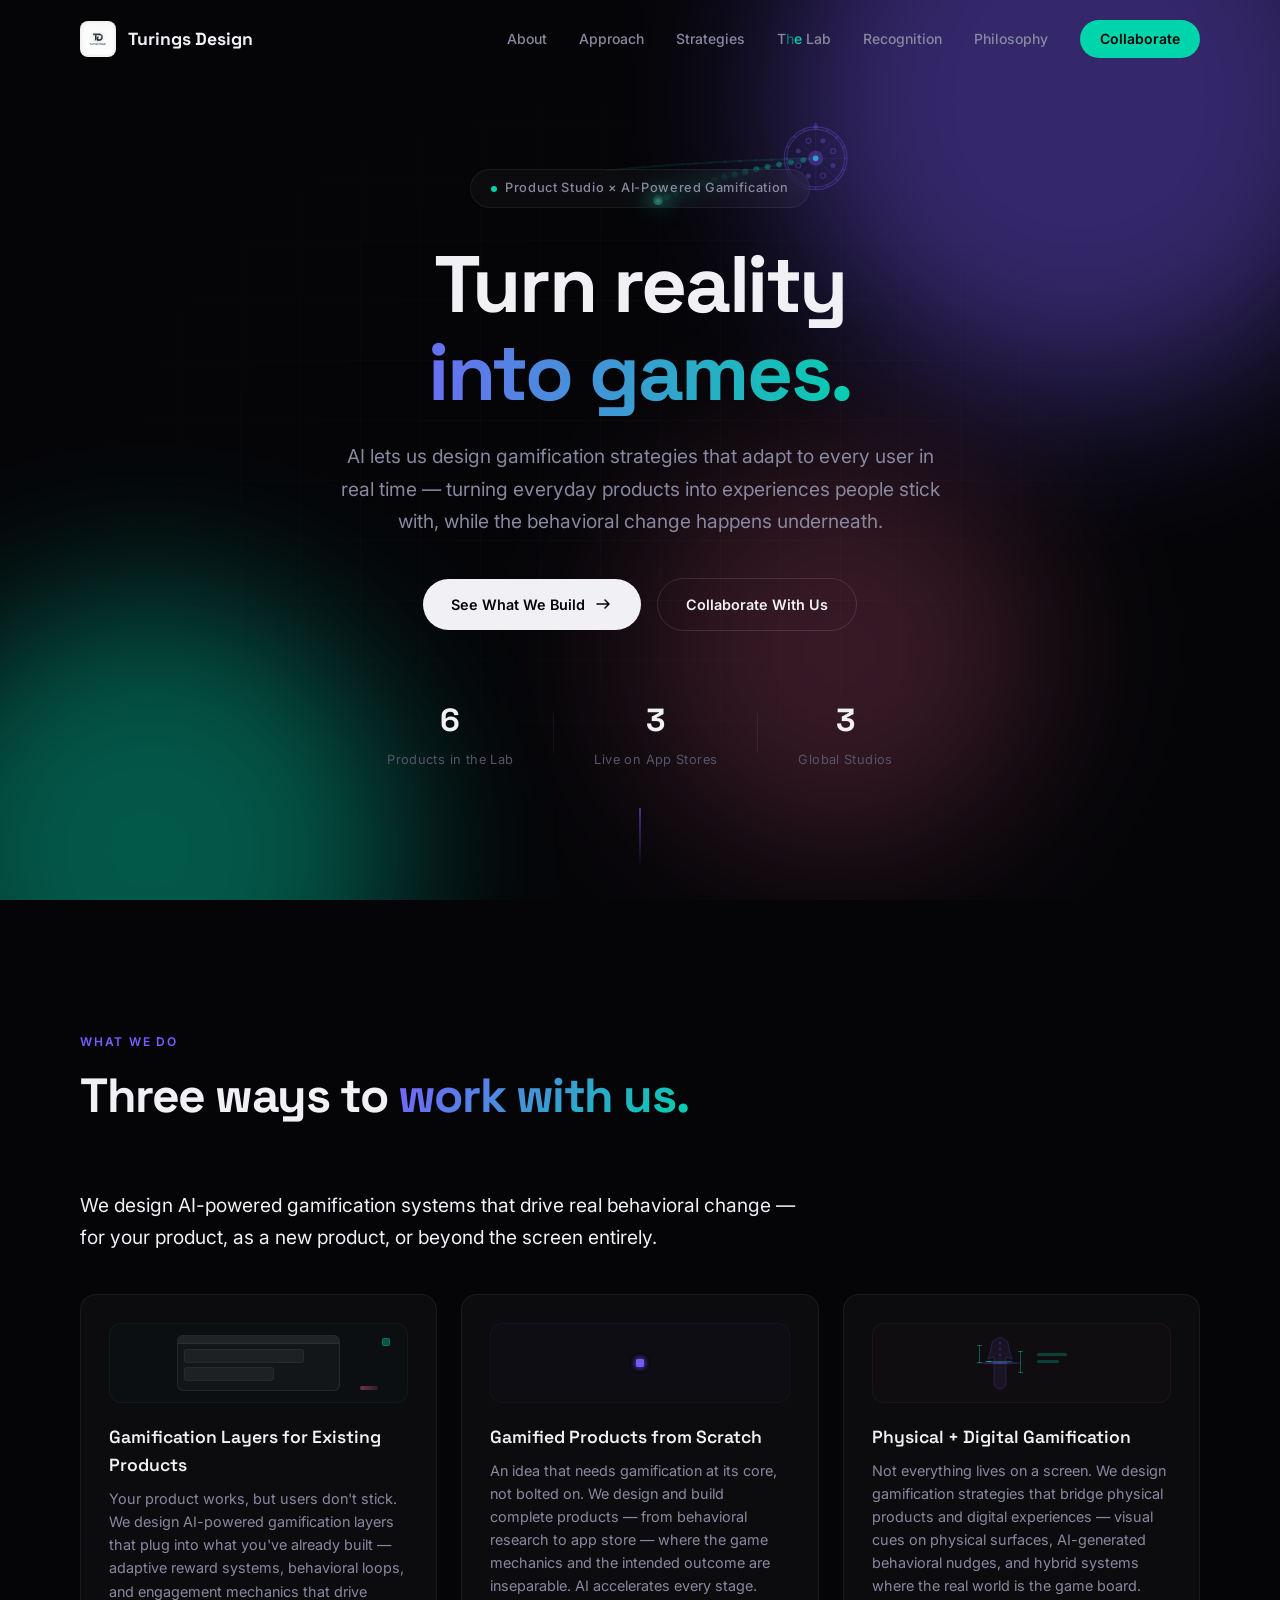
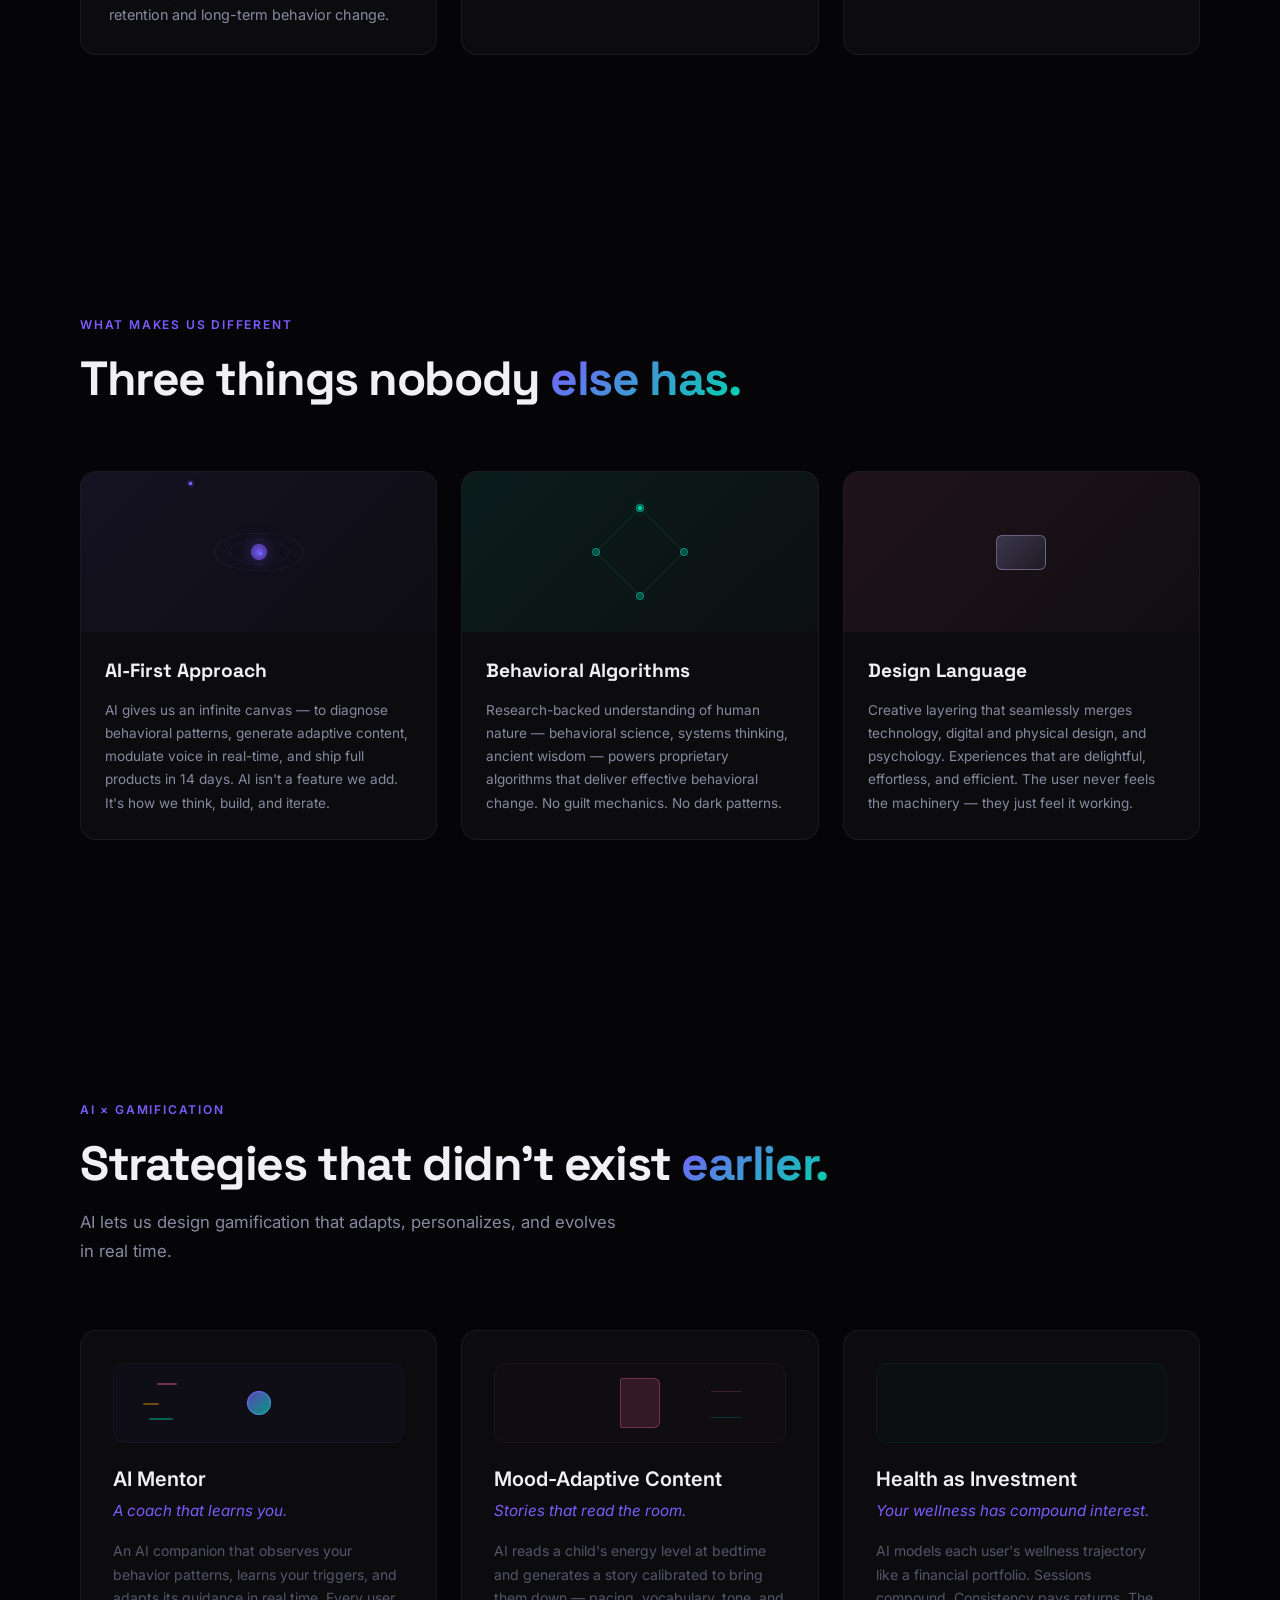
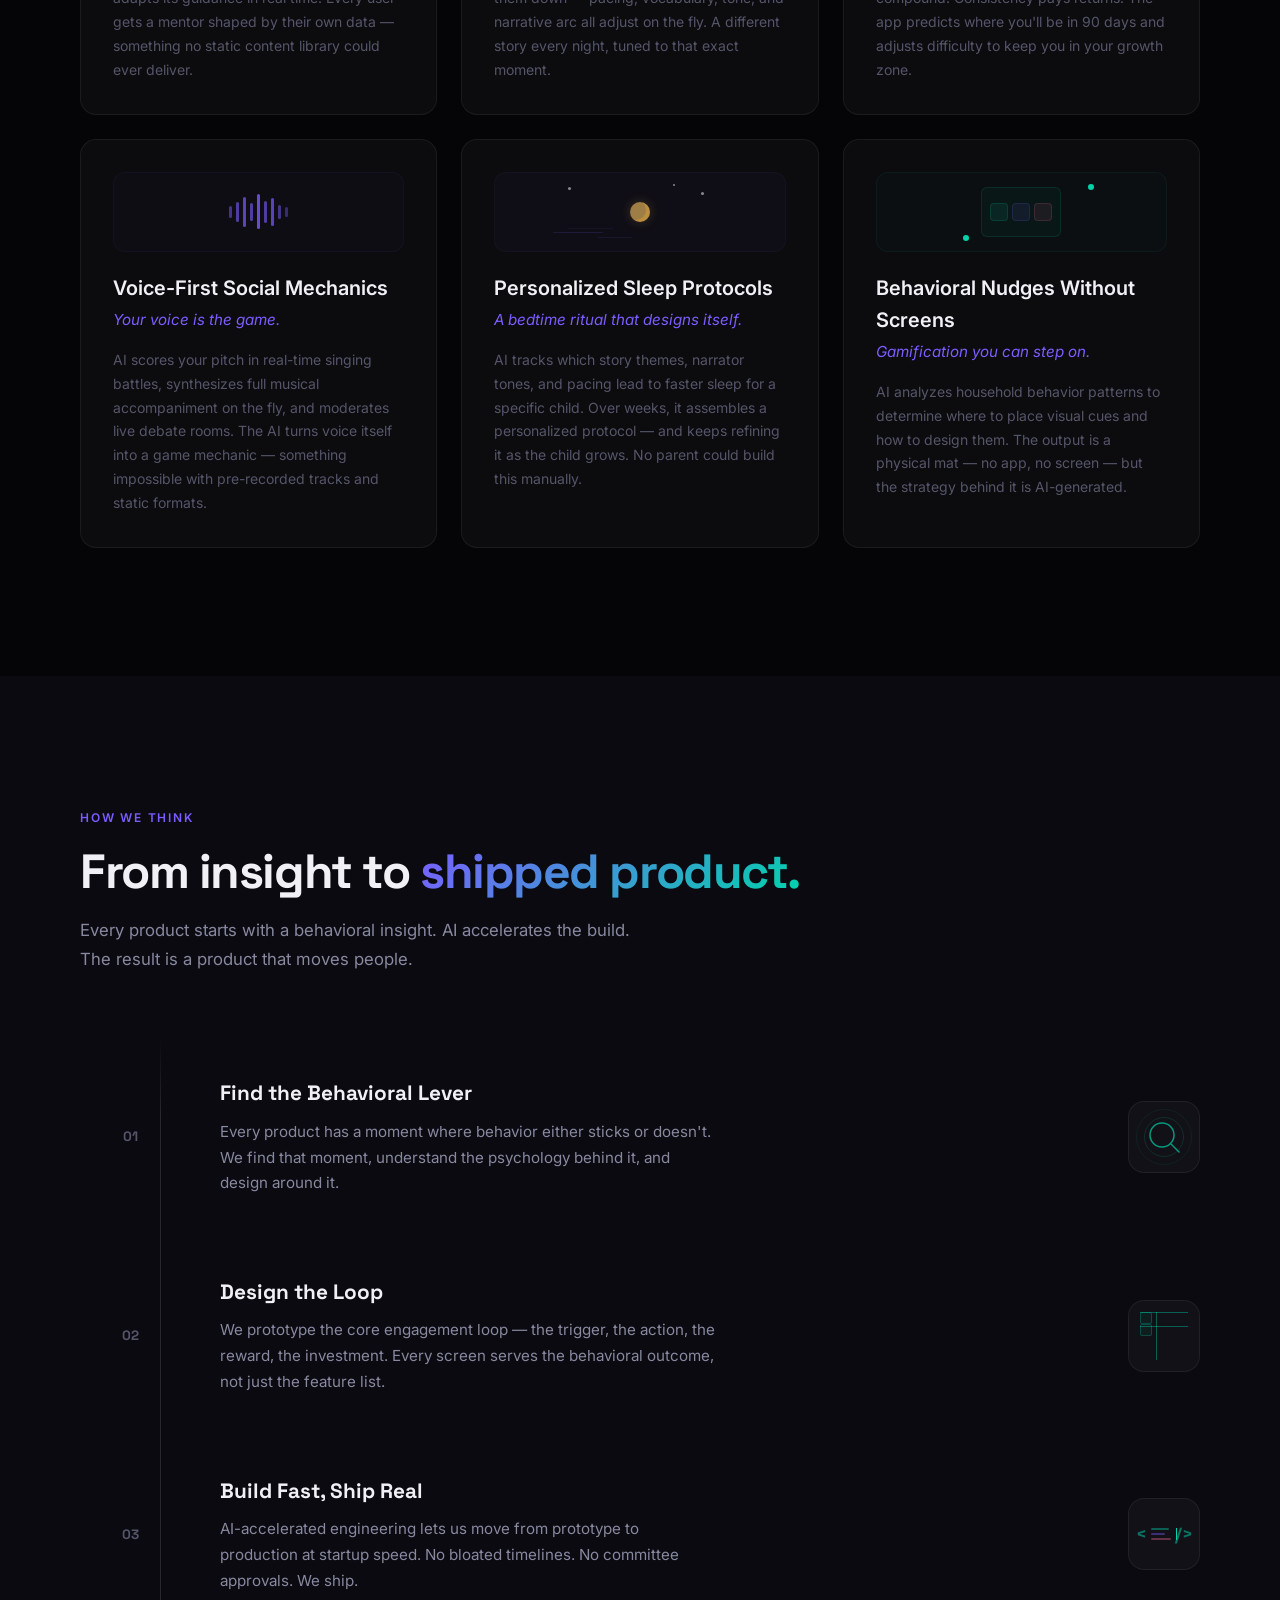
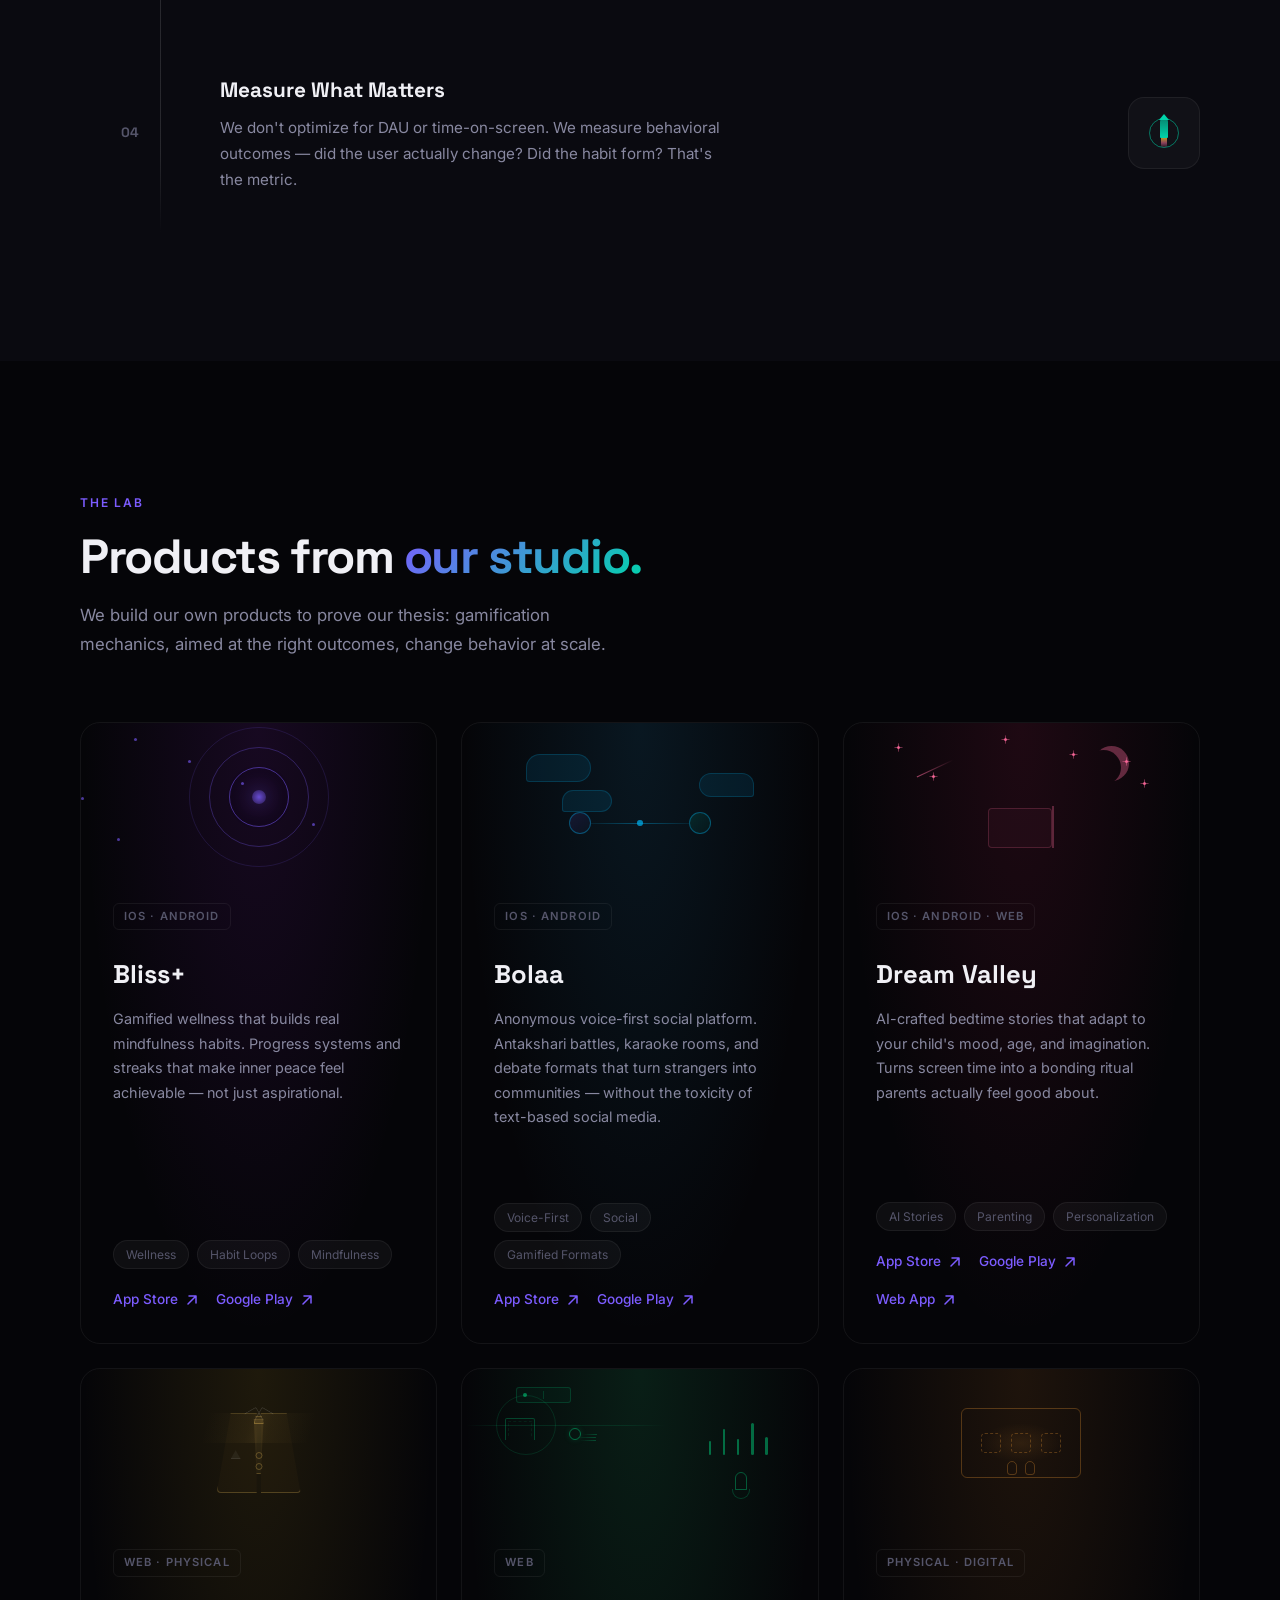
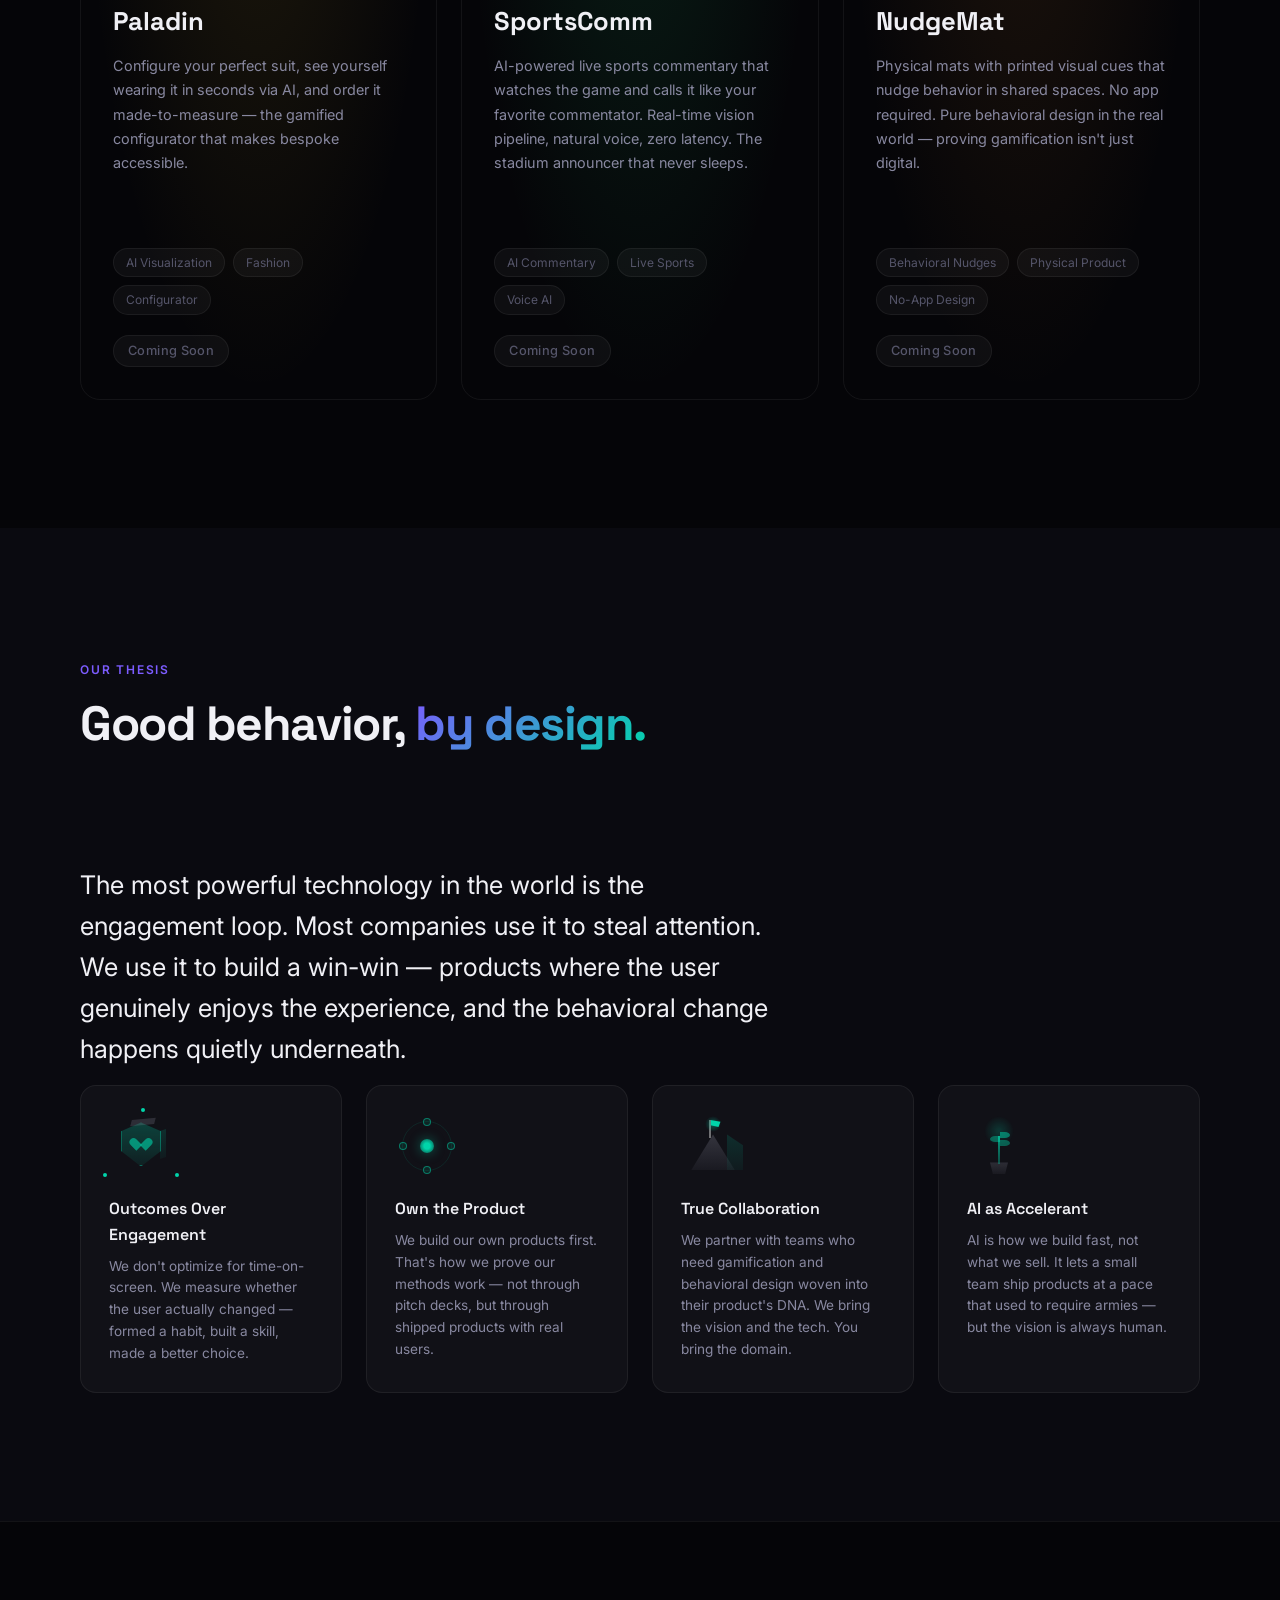
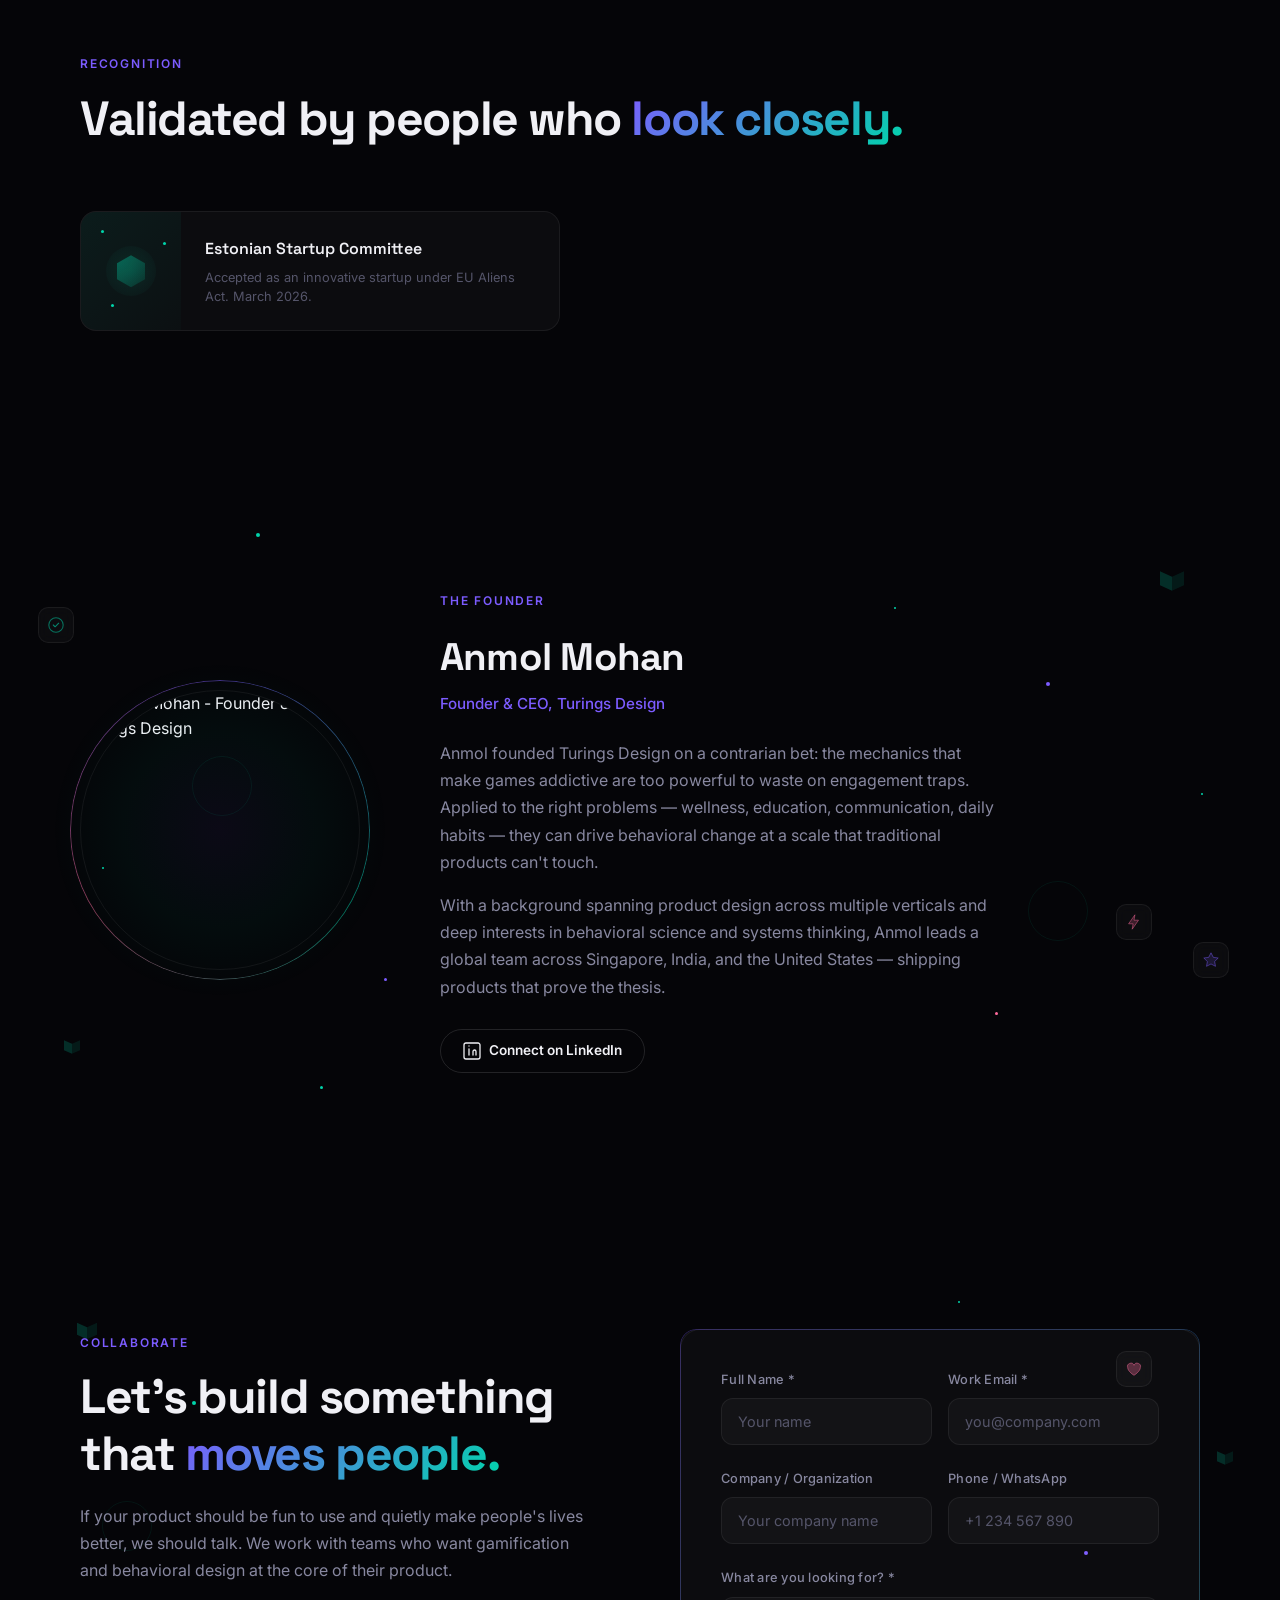
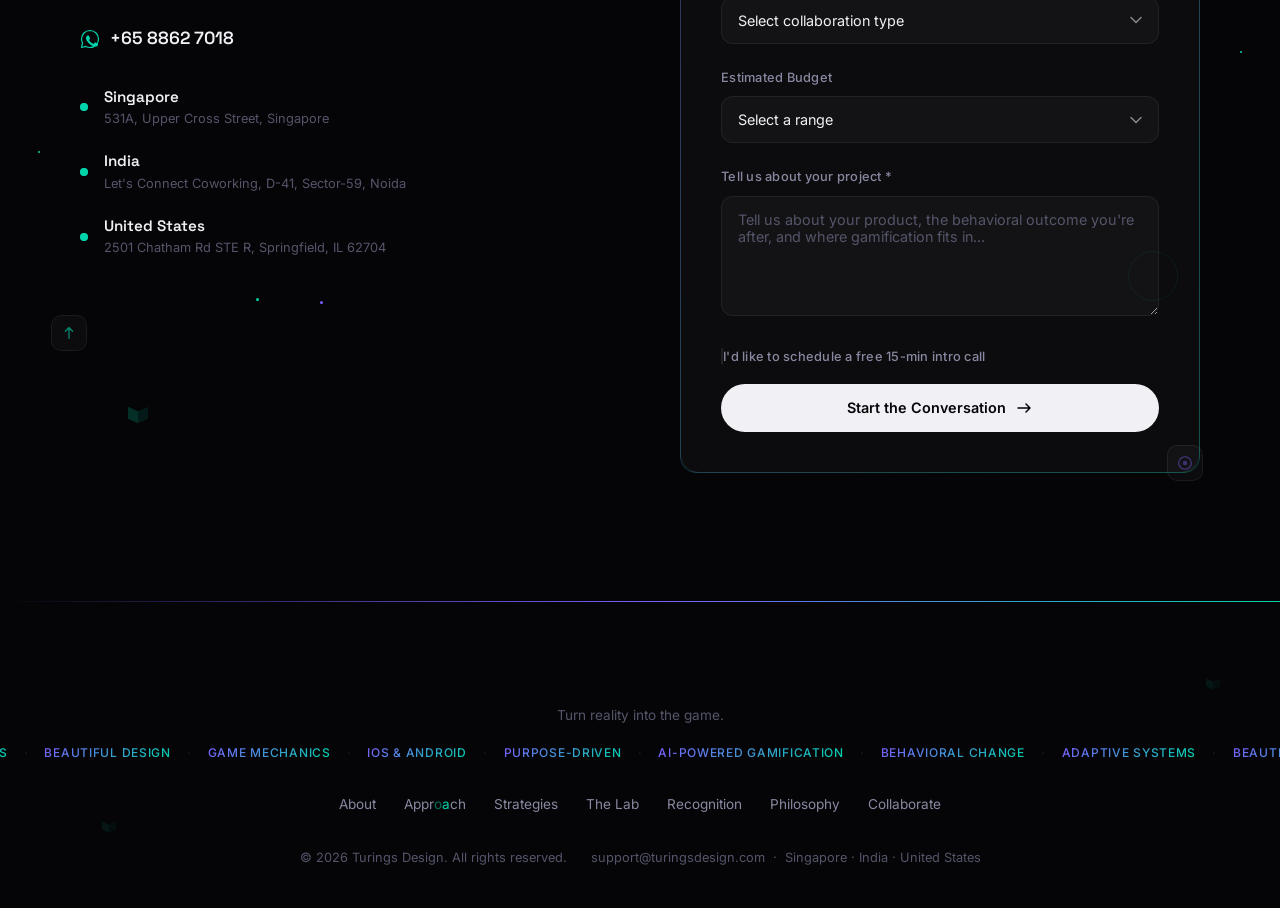
==== commit c19109a6: "Redesign animations as sophisticated living scenes From Scratch: 4 blocks assemble into a phone scre" ====
--- a/index.html
+++ b/index.html
@@ -331,22 +331,18 @@
           </div>
           <div class="feature-card reveal">
             <div class="feature-scene scene-scratch">
-              <!-- Product being born from nothing -->
-              <div class="scratch-birth">
-                <div class="scratch-canvas">
-                  <div class="sc-header"></div>
-                  <div class="sc-content">
-                    <div class="sc-block sc-block-1"></div>
-                    <div class="sc-block sc-block-2"></div>
-                    <div class="sc-block sc-block-3"></div>
-                  </div>
-                  <div class="sc-progress-ring">
-                    <svg viewBox="0 0 24 24" width="24" height="24">
-                      <circle cx="12" cy="12" r="9" fill="none" stroke="rgba(124,92,255,0.1)" stroke-width="2"/>
-                      <circle class="sc-ring-fill" cx="12" cy="12" r="9" fill="none" stroke="rgba(124,92,255,0.6)" stroke-width="2" stroke-linecap="round" stroke-dasharray="56.5" stroke-dashoffset="56.5" transform="rotate(-90 12 12)"/>
-                    </svg>
-                  </div>
-                  <div class="sc-notif-dot"></div>
+              <!-- 4 blocks assemble into a phone screen -->
+              <div class="scratch-assembly">
+                <div class="scratch-piece sp-1"></div>
+                <div class="scratch-piece sp-2"></div>
+                <div class="scratch-piece sp-3"></div>
+                <div class="scratch-piece sp-4"></div>
+                <div class="scratch-screen">
+                  <div class="scratch-screen-glow"></div>
+                  <svg class="scratch-progress-arc" viewBox="0 0 20 20" width="14" height="14">
+                    <circle cx="10" cy="10" r="7" fill="none" stroke="rgba(124,92,255,0.15)" stroke-width="2"/>
+                    <circle class="scratch-arc-fill" cx="10" cy="10" r="7" fill="none" stroke="rgba(124,92,255,0.7)" stroke-width="2" stroke-linecap="round" stroke-dasharray="44" stroke-dashoffset="44" transform="rotate(-90 10 10)"/>
+                  </svg>
                 </div>
               </div>
             </div>
@@ -396,26 +392,20 @@
       <div class="approach-grid">
         <div class="approach-card reveal">
           <div class="approach-scene approach-scene-ai">
-            <!-- Neural node with data streams -->
-            <div class="ai-neural">
-              <div class="ai-stream ai-stream-in ai-sin-1"></div>
-              <div class="ai-stream ai-stream-in ai-sin-2"></div>
-              <div class="ai-stream ai-stream-in ai-sin-3"></div>
-              <div class="ai-stream ai-stream-in ai-sin-4"></div>
-              <div class="ai-core">
-                <div class="ai-core-inner"></div>
-                <div class="ai-core-ring"></div>
-              </div>
-              <div class="ai-stream ai-stream-out ai-sout-1"></div>
-              <div class="ai-stream ai-stream-out ai-sout-2"></div>
-              <div class="ai-stream ai-stream-out ai-sout-3"></div>
-              <div class="ai-stream ai-stream-out ai-sout-4"></div>
-              <div class="ai-particle ap-1"></div>
-              <div class="ai-particle ap-2"></div>
-              <div class="ai-particle ap-3"></div>
-              <div class="ai-particle ap-4"></div>
-              <div class="ai-particle ap-5"></div>
-              <div class="ai-particle ap-6"></div>
+            <!-- AI engine: core orb, orbital rings, particles spiraling in/out -->
+            <div class="ai-engine">
+              <div class="ai-core"></div>
+              <div class="ai-core-pulse"></div>
+              <div class="ai-orbit ai-orbit-1"></div>
+              <div class="ai-orbit ai-orbit-2"></div>
+              <div class="ai-particle-in apin-1"></div>
+              <div class="ai-particle-in apin-2"></div>
+              <div class="ai-particle-in apin-3"></div>
+              <div class="ai-particle-in apin-4"></div>
+              <div class="ai-particle-in apin-5"></div>
+              <div class="ai-particle-out apout-1"></div>
+              <div class="ai-particle-out apout-2"></div>
+              <div class="ai-particle-out apout-3"></div>
             </div>
           </div>
           <h3>AI-First Approach</h3>
@@ -423,20 +413,20 @@
         </div>
         <div class="approach-card reveal">
           <div class="approach-scene approach-scene-behavioral">
-            <!-- Chaotic wave → filter → smooth wave -->
-            <div class="behav-signal">
-              <svg class="behav-wave-svg" viewBox="0 0 240 100" preserveAspectRatio="none">
-                <!-- Chaotic input wave -->
-                <path class="behav-chaotic" d="M0,50 Q10,20 20,55 T40,30 T60,65 T80,25 T100,58 T120,35" fill="none" stroke="rgba(0,212,170,0.4)" stroke-width="1.5"/>
-                <!-- Filter/processor element -->
-                <rect class="behav-filter" x="108" y="30" width="24" height="40" rx="4" fill="rgba(0,212,170,0.08)" stroke="rgba(0,212,170,0.35)" stroke-width="1"/>
-                <line class="behav-filter-line bf-l1" x1="112" y1="42" x2="128" y2="42" stroke="rgba(0,212,170,0.25)" stroke-width="1"/>
-                <line class="behav-filter-line bf-l2" x1="112" y1="50" x2="128" y2="50" stroke="rgba(0,212,170,0.25)" stroke-width="1"/>
-                <line class="behav-filter-line bf-l3" x1="112" y1="58" x2="128" y2="58" stroke="rgba(0,212,170,0.25)" stroke-width="1"/>
-                <!-- Smooth output wave -->
-                <path class="behav-smooth" d="M132,50 Q147,30 162,50 T192,50 T222,50 T240,50" fill="none" stroke="rgba(0,212,170,0.6)" stroke-width="1.5"/>
+            <!-- Circuit of interconnected nodes with traveling signals -->
+            <div class="behav-circuit">
+              <div class="behav-node bn-top"></div>
+              <div class="behav-node bn-right"></div>
+              <div class="behav-node bn-bottom"></div>
+              <div class="behav-node bn-left"></div>
+              <svg class="behav-paths" viewBox="0 0 120 120" width="120" height="120">
+                <line x1="60" y1="16" x2="104" y2="60" stroke="rgba(0,212,170,0.2)" stroke-width="1"/>
+                <line x1="104" y1="60" x2="60" y2="104" stroke="rgba(0,212,170,0.2)" stroke-width="1"/>
+                <line x1="60" y1="104" x2="16" y2="60" stroke="rgba(0,212,170,0.2)" stroke-width="1"/>
+                <line x1="16" y1="60" x2="60" y2="16" stroke="rgba(0,212,170,0.2)" stroke-width="1"/>
               </svg>
-              <div class="behav-scan-line"></div>
+              <div class="behav-signal bs-1"></div>
+              <div class="behav-signal bs-2"></div>
             </div>
           </div>
           <h3>Behavioral Algorithms</h3>
@@ -444,12 +434,12 @@
         </div>
         <div class="approach-card reveal">
           <div class="approach-scene approach-scene-design">
-            <!-- Three translucent panels with depth -->
-            <div class="design-layers">
-              <div class="dl-panel dl-panel-1"></div>
-              <div class="dl-panel dl-panel-2"></div>
-              <div class="dl-panel dl-panel-3"></div>
-              <div class="dl-light"></div>
+            <!-- Three translucent layers aligning and glowing -->
+            <div class="design-stack">
+              <div class="design-pane dp-1"></div>
+              <div class="design-pane dp-2"></div>
+              <div class="design-pane dp-3"></div>
+              <div class="design-unity-glow"></div>
             </div>
           </div>
           <h3>Design Language</h3>
--- a/styles.css
+++ b/styles.css
@@ -3409,116 +3409,123 @@
   border-color: rgba(124, 92, 255, 0.06);
 }
 
-.scratch-birth {
+/* Scratch: 4 blocks assemble into phone screen */
+.scratch-assembly {
+  position: relative;
+  width: 60px;
+  height: 80px;
   display: flex;
   align-items: center;
   justify-content: center;
-  width: 100%;
-  height: 100%;
-}
-
-.scratch-canvas {
+}
+
+.scratch-piece {
+  position: absolute;
+  width: 8px;
+  height: 8px;
+  border-radius: 2px;
+  background: rgba(124, 92, 255, 0.6);
+  box-shadow: 0 0 6px rgba(124, 92, 255, 0.3);
+}
+
+.sp-1 { animation: spAssemble1 6s ease-in-out infinite; }
+.sp-2 { animation: spAssemble2 6s ease-in-out infinite; }
+.sp-3 { animation: spAssemble3 6s ease-in-out infinite; }
+.sp-4 { animation: spAssemble4 6s ease-in-out infinite; }
+
+/* Block 1: top-left scattered -> top-left of screen */
+@keyframes spAssemble1 {
+  0%, 5% { top: 4px; left: 2px; opacity: 0.5; transform: rotate(15deg); }
+  25% { top: 12px; left: 18px; opacity: 1; transform: rotate(0); }
+  70% { top: 12px; left: 18px; opacity: 1; transform: rotate(0); }
+  90%, 100% { top: 4px; left: 2px; opacity: 0.5; transform: rotate(15deg); }
+}
+/* Block 2: top-right scattered -> top-right of screen */
+@keyframes spAssemble2 {
+  0%, 5% { top: 2px; right: 0px; left: auto; opacity: 0.5; transform: rotate(-20deg); }
+  25% { top: 12px; right: auto; left: 34px; opacity: 1; transform: rotate(0); }
+  70% { top: 12px; right: auto; left: 34px; opacity: 1; transform: rotate(0); }
+  90%, 100% { top: 2px; right: 0px; left: auto; opacity: 0.5; transform: rotate(-20deg); }
+}
+/* Block 3: bottom-left scattered -> bottom-left of screen */
+@keyframes spAssemble3 {
+  0%, 5% { bottom: 4px; left: 0px; top: auto; opacity: 0.5; transform: rotate(-10deg); }
+  25% { bottom: auto; top: 52px; left: 18px; opacity: 1; transform: rotate(0); }
+  70% { bottom: auto; top: 52px; left: 18px; opacity: 1; transform: rotate(0); }
+  90%, 100% { bottom: 4px; left: 0px; top: auto; opacity: 0.5; transform: rotate(-10deg); }
+}
+/* Block 4: bottom-right scattered -> bottom-right of screen */
+@keyframes spAssemble4 {
+  0%, 5% { bottom: 2px; right: 2px; top: auto; left: auto; opacity: 0.5; transform: rotate(25deg); }
+  25% { bottom: auto; right: auto; top: 52px; left: 34px; opacity: 1; transform: rotate(0); }
+  70% { bottom: auto; right: auto; top: 52px; left: 34px; opacity: 1; transform: rotate(0); }
+  90%, 100% { bottom: 2px; right: 2px; top: auto; left: auto; opacity: 0.5; transform: rotate(25deg); }
+}
+
+.scratch-screen {
+  position: absolute;
+  top: 50%;
+  left: 50%;
+  width: 24px;
+  height: 40px;
+  margin-left: -12px;
+  margin-top: -20px;
+  border-radius: 4px;
+  border: 1px solid rgba(124, 92, 255, 0.15);
+  opacity: 0;
+  display: flex;
+  align-items: center;
+  justify-content: center;
+  animation: scrScreenAppear 6s ease-in-out infinite;
+}
+
+.scratch-screen-glow {
+  position: absolute;
+  inset: 0;
+  border-radius: 4px;
+  background: linear-gradient(135deg, rgba(124,92,255,0.15), rgba(0,212,170,0.1));
+  opacity: 0;
+  animation: scrGlow 6s ease-in-out infinite;
+}
+
+.scratch-progress-arc {
   position: relative;
-  width: 70px;
-  height: 56px;
-  border-radius: 6px;
-  border: 1px solid rgba(124, 92, 255, 0.12);
-  background: rgba(124, 92, 255, 0.03);
-  overflow: hidden;
-  padding: 4px;
-}
-
-.sc-header {
-  width: 100%;
-  height: 6px;
-  border-radius: 3px;
-  background: rgba(124, 92, 255, 0.2);
+  z-index: 2;
   opacity: 0;
-  animation: scBuild 6s ease infinite;
-}
-
-.sc-content {
-  display: flex;
-  flex-direction: column;
-  gap: 3px;
-  margin-top: 4px;
-}
-
-.sc-block {
-  border-radius: 2px;
-  opacity: 0;
-}
-
-.sc-block-1 {
-  width: 80%;
-  height: 5px;
-  background: rgba(124, 92, 255, 0.12);
-  animation: scBuild 6s ease infinite 0.5s;
-}
-
-.sc-block-2 {
-  width: 55%;
-  height: 5px;
-  background: rgba(0, 212, 170, 0.12);
-  animation: scBuild 6s ease infinite 1s;
-}
-
-.sc-block-3 {
-  width: 65%;
-  height: 5px;
-  background: rgba(124, 92, 255, 0.1);
-  animation: scBuild 6s ease infinite 1.5s;
-}
-
-.sc-progress-ring {
-  position: absolute;
-  bottom: 4px;
-  right: 4px;
-  opacity: 0;
-  animation: scBuild 6s ease infinite 2s;
-}
-
-.sc-ring-fill {
-  animation: scRingDraw 6s ease infinite 2.2s;
-}
-
-.sc-notif-dot {
-  position: absolute;
-  top: 3px;
-  right: 3px;
-  width: 5px;
-  height: 5px;
-  border-radius: 50%;
-  background: rgba(255, 107, 157, 0.7);
-  opacity: 0;
-  animation: scNotifPulse 6s ease infinite 3s;
-}
-
-@keyframes scBuild {
-  0% { opacity: 0; transform: translateY(4px); }
-  10% { opacity: 1; transform: translateY(0); }
-  65% { opacity: 1; }
-  80% { opacity: 0.3; }
-  100% { opacity: 0; }
-}
-
-@keyframes scRingDraw {
-  0%, 5% { stroke-dashoffset: 56.5; }
-  35% { stroke-dashoffset: 0; }
-  65% { stroke-dashoffset: 0; }
-  85% { stroke-dashoffset: 56.5; }
-  100% { stroke-dashoffset: 56.5; }
-}
-
-@keyframes scNotifPulse {
-  0% { opacity: 0; transform: scale(0); }
-  8% { opacity: 1; transform: scale(1.4); }
-  15% { transform: scale(1); opacity: 1; }
-  20% { transform: scale(1.2); opacity: 1; }
-  25% { transform: scale(1); opacity: 1; }
-  55% { opacity: 1; }
-  70% { opacity: 0; }
-  100% { opacity: 0; }
+  animation: scrArcShow 6s ease-in-out infinite;
+}
+
+.scratch-arc-fill {
+  animation: scrArcDraw 6s ease-in-out infinite;
+}
+
+@keyframes scrScreenAppear {
+  0%, 20% { opacity: 0; }
+  30% { opacity: 1; border-color: rgba(124,92,255,0.3); }
+  70% { opacity: 1; }
+  85%, 100% { opacity: 0; }
+}
+
+@keyframes scrGlow {
+  0%, 25% { opacity: 0; }
+  35% { opacity: 0.5; }
+  55% { opacity: 0.9; }
+  70% { opacity: 0.5; }
+  85%, 100% { opacity: 0; }
+}
+
+@keyframes scrArcShow {
+  0%, 30% { opacity: 0; }
+  40% { opacity: 1; }
+  70% { opacity: 1; }
+  85%, 100% { opacity: 0; }
+}
+
+@keyframes scrArcDraw {
+  0%, 30% { stroke-dashoffset: 44; }
+  60% { stroke-dashoffset: 0; }
+  70% { stroke-dashoffset: 0; }
+  85%, 100% { stroke-dashoffset: 44; }
 }
 
 /* ── Physical + Digital — Suit with AR scan + digital output ── */
@@ -5352,7 +5359,7 @@
   justify-content: center;
 }
 
-/* ── AI-First — Neural node with data streams flowing in/out ── */
+/* ── AI-First — Central orb with orbital rings and spiraling particles ── */
 
 .approach-scene-ai {
   background: linear-gradient(135deg, rgba(124,92,255,0.08) 0%, rgba(124,92,255,0.02) 100%);
@@ -5360,7 +5367,7 @@
   align-items: center;
 }
 
-.ai-neural {
+.ai-engine {
   position: relative;
   width: 140px;
   height: 140px;
@@ -5370,114 +5377,165 @@
   position: absolute;
   top: 50%;
   left: 50%;
-  width: 24px;
-  height: 24px;
-  margin: -12px 0 0 -12px;
-  border-radius: 50%;
+  width: 16px;
+  height: 16px;
+  margin: -8px 0 0 -8px;
+  border-radius: 50%;
+  background: radial-gradient(circle, rgba(124,92,255,0.95), rgba(124,92,255,0.4));
+  box-shadow: 0 0 14px rgba(124,92,255,0.4), 0 0 30px rgba(124,92,255,0.15);
+  z-index: 3;
+  animation: aiCoreBreath 4s ease-in-out infinite;
+}
+
+.ai-core-pulse {
+  position: absolute;
+  top: 50%;
+  left: 50%;
+  width: 16px;
+  height: 16px;
+  margin: -8px 0 0 -8px;
+  border-radius: 50%;
+  border: 1px solid rgba(124,92,255,0.3);
   z-index: 2;
-}
-
-.ai-core-inner {
-  width: 100%;
-  height: 100%;
-  border-radius: 50%;
-  background: radial-gradient(circle, rgba(124,92,255,0.9), rgba(124,92,255,0.3));
-  animation: aiCorePulse 3s ease infinite;
-}
-
-.ai-core-ring {
-  position: absolute;
-  top: -6px;
-  left: -6px;
-  width: 36px;
-  height: 36px;
-  border-radius: 50%;
-  border: 1px solid rgba(124,92,255,0.2);
-  animation: aiRingPulse 3s ease infinite;
-}
-
-/* Input streams — lines converging to center */
-.ai-stream {
-  position: absolute;
-  background: rgba(124,92,255,0.3);
-  border-radius: 1px;
-}
-
-.ai-stream-in {
-  width: 2px;
-  height: 30px;
-  transform-origin: bottom center;
-}
-
-.ai-sin-1 { top: 8px; left: 50%; margin-left: -1px; animation: aiSinTop 4s ease infinite; }
-.ai-sin-2 { top: 50%; right: 12px; margin-top: -1px; width: 30px; height: 2px; animation: aiSinRight 4s ease infinite 0.3s; }
-.ai-sin-3 { bottom: 8px; left: 50%; margin-left: -1px; animation: aiSinBottom 4s ease infinite 0.6s; }
-.ai-sin-4 { top: 50%; left: 12px; margin-top: -1px; width: 30px; height: 2px; animation: aiSinLeft 4s ease infinite 0.9s; }
-
-/* Output streams — lines radiating from center */
-.ai-stream-out {
-  width: 2px;
-  height: 26px;
-  background: rgba(0,212,170,0.4);
-}
-
-.ai-sout-1 { top: 16px; left: 28%; animation: aiSoutTL 4s ease infinite 1.5s; }
-.ai-sout-2 { top: 16px; right: 28%; animation: aiSoutTR 4s ease infinite 1.8s; }
-.ai-sout-3 { bottom: 16px; left: 28%; animation: aiSoutBL 4s ease infinite 2.1s; }
-.ai-sout-4 { bottom: 16px; right: 28%; animation: aiSoutBR 4s ease infinite 2.4s; }
-
-/* Data particles */
-.ai-particle {
+  animation: aiCorePulseRing 4s ease-out infinite;
+}
+
+@keyframes aiCoreBreath {
+  0%, 100% { box-shadow: 0 0 14px rgba(124,92,255,0.4), 0 0 30px rgba(124,92,255,0.15); transform: scale(1); }
+  25% { box-shadow: 0 0 20px rgba(124,92,255,0.7), 0 0 40px rgba(124,92,255,0.3); transform: scale(1.15); }
+  50% { box-shadow: 0 0 14px rgba(124,92,255,0.4), 0 0 30px rgba(124,92,255,0.15); transform: scale(1); }
+  75% { box-shadow: 0 0 18px rgba(124,92,255,0.6), 0 0 35px rgba(124,92,255,0.25); transform: scale(1.1); }
+}
+
+@keyframes aiCorePulseRing {
+  0% { transform: scale(1); opacity: 0.5; }
+  50% { transform: scale(2.5); opacity: 0; }
+  100% { transform: scale(1); opacity: 0; }
+}
+
+/* Orbital rings */
+.ai-orbit {
+  position: absolute;
+  top: 50%;
+  left: 50%;
+  border-radius: 50%;
+  border: 1px solid rgba(124,92,255,0.15);
+}
+
+.ai-orbit-1 {
+  width: 60px;
+  height: 60px;
+  margin: -30px 0 0 -30px;
+  animation: aiOrbit1 6s linear infinite;
+  transform: rotateX(65deg);
+}
+
+.ai-orbit-2 {
+  width: 90px;
+  height: 90px;
+  margin: -45px 0 0 -45px;
+  animation: aiOrbit2 8s linear infinite;
+  transform: rotateX(65deg) rotateZ(60deg);
+}
+
+@keyframes aiOrbit1 {
+  from { transform: rotateX(65deg) rotateZ(0deg); }
+  to { transform: rotateX(65deg) rotateZ(360deg); }
+}
+
+@keyframes aiOrbit2 {
+  from { transform: rotateX(65deg) rotateZ(60deg); }
+  to { transform: rotateX(65deg) rotateZ(420deg); }
+}
+
+/* Inbound particles — spiral toward core */
+.ai-particle-in {
   position: absolute;
   width: 3px;
   height: 3px;
   border-radius: 50%;
-  background: rgba(124,92,255,0.7);
-  opacity: 0;
-}
-
-.ap-1 { animation: aiParticleIn 3s ease infinite 0s; top: 10%; left: 48%; }
-.ap-2 { animation: aiParticleIn 3s ease infinite 0.5s; top: 48%; right: 10%; }
-.ap-3 { animation: aiParticleIn 3s ease infinite 1s; bottom: 10%; left: 48%; }
-.ap-4 { animation: aiParticleOut 3s ease infinite 1.5s; top: 30%; left: 30%; background: rgba(0,212,170,0.7); }
-.ap-5 { animation: aiParticleOut 3s ease infinite 2s; top: 30%; right: 30%; background: rgba(0,212,170,0.7); }
-.ap-6 { animation: aiParticleOut 3s ease infinite 2.5s; bottom: 30%; left: 30%; background: rgba(0,212,170,0.7); }
-
-@keyframes aiCorePulse {
-  0%, 100% { transform: scale(1); box-shadow: 0 0 12px rgba(124,92,255,0.3); }
-  50% { transform: scale(1.2); box-shadow: 0 0 24px rgba(124,92,255,0.6); }
-}
-
-@keyframes aiRingPulse {
-  0%, 100% { transform: scale(1); opacity: 0.3; }
-  50% { transform: scale(1.4); opacity: 0.6; }
-}
-
-@keyframes aiSinTop { 0% { opacity: 0; height: 0; } 20% { opacity: 0.6; height: 30px; } 60% { opacity: 0.6; } 80% { opacity: 0; } 100% { opacity: 0; } }
-@keyframes aiSinRight { 0% { opacity: 0; width: 0; } 20% { opacity: 0.6; width: 30px; } 60% { opacity: 0.6; } 80% { opacity: 0; } 100% { opacity: 0; } }
-@keyframes aiSinBottom { 0% { opacity: 0; height: 0; } 20% { opacity: 0.6; height: 30px; } 60% { opacity: 0.6; } 80% { opacity: 0; } 100% { opacity: 0; } }
-@keyframes aiSinLeft { 0% { opacity: 0; width: 0; } 20% { opacity: 0.6; width: 30px; } 60% { opacity: 0.6; } 80% { opacity: 0; } 100% { opacity: 0; } }
-
-@keyframes aiSoutTL { 0%, 10% { opacity: 0; } 20% { opacity: 0.5; } 50% { opacity: 0.5; } 70% { opacity: 0; } 100% { opacity: 0; } }
-@keyframes aiSoutTR { 0%, 10% { opacity: 0; } 20% { opacity: 0.5; } 50% { opacity: 0.5; } 70% { opacity: 0; } 100% { opacity: 0; } }
-@keyframes aiSoutBL { 0%, 10% { opacity: 0; } 20% { opacity: 0.5; } 50% { opacity: 0.5; } 70% { opacity: 0; } 100% { opacity: 0; } }
-@keyframes aiSoutBR { 0%, 10% { opacity: 0; } 20% { opacity: 0.5; } 50% { opacity: 0.5; } 70% { opacity: 0; } 100% { opacity: 0; } }
-
-@keyframes aiParticleIn {
-  0% { opacity: 0.8; }
-  40% { opacity: 1; transform: translate(calc(50% - 50%), calc(50% - 50%)) scale(0.5); }
-  50% { opacity: 0; }
+  background: rgba(124,92,255,0.8);
+  box-shadow: 0 0 4px rgba(124,92,255,0.4);
+  z-index: 1;
+}
+
+.apin-1 { animation: aiPIn1 4s ease-in infinite 0s; }
+.apin-2 { animation: aiPIn2 4s ease-in infinite 0.8s; }
+.apin-3 { animation: aiPIn3 4s ease-in infinite 1.6s; }
+.apin-4 { animation: aiPIn4 4s ease-in infinite 2.4s; }
+.apin-5 { animation: aiPIn5 4s ease-in infinite 3.2s; }
+
+@keyframes aiPIn1 {
+  0% { top: 5%; left: 20%; opacity: 0.8; }
+  40% { top: 44%; left: 46%; opacity: 1; }
+  45% { opacity: 0; }
   100% { opacity: 0; }
 }
-
-@keyframes aiParticleOut {
-  0%, 40% { opacity: 0; transform: scale(0.3); }
-  50% { opacity: 0.8; transform: scale(1); }
-  80% { opacity: 0; transform: scale(0.5) translate(10px, -10px); }
+@keyframes aiPIn2 {
+  0% { top: 15%; right: 10%; left: auto; opacity: 0.8; }
+  40% { top: 44%; right: auto; left: 48%; opacity: 1; }
+  45% { opacity: 0; }
   100% { opacity: 0; }
 }
-
-/* ── Behavioral Algorithms — Chaotic wave through filter becomes smooth ── */
+@keyframes aiPIn3 {
+  0% { bottom: 10%; left: 15%; top: auto; opacity: 0.8; }
+  40% { bottom: auto; top: 46%; left: 46%; opacity: 1; }
+  45% { opacity: 0; }
+  100% { opacity: 0; }
+}
+@keyframes aiPIn4 {
+  0% { top: 80%; left: 85%; opacity: 0.7; }
+  40% { top: 46%; left: 48%; opacity: 1; }
+  45% { opacity: 0; }
+  100% { opacity: 0; }
+}
+@keyframes aiPIn5 {
+  0% { top: 50%; left: 5%; opacity: 0.7; }
+  40% { top: 47%; left: 47%; opacity: 1; }
+  45% { opacity: 0; }
+  100% { opacity: 0; }
+}
+
+/* Outbound particles — refined, emit from core outward */
+.ai-particle-out {
+  position: absolute;
+  width: 3px;
+  height: 3px;
+  border-radius: 50%;
+  background: rgba(0,212,170,0.8);
+  box-shadow: 0 0 4px rgba(0,212,170,0.4);
+  top: 50%;
+  left: 50%;
+  z-index: 1;
+}
+
+.apout-1 { animation: aiPOut1 4s ease-out infinite 1s; }
+.apout-2 { animation: aiPOut2 4s ease-out infinite 2s; }
+.apout-3 { animation: aiPOut3 4s ease-out infinite 3s; }
+
+@keyframes aiPOut1 {
+  0%, 10% { top: 48%; left: 48%; opacity: 0; }
+  15% { opacity: 0.9; }
+  60% { top: 10%; left: 75%; opacity: 0.6; }
+  80% { opacity: 0; }
+  100% { opacity: 0; }
+}
+@keyframes aiPOut2 {
+  0%, 10% { top: 48%; left: 48%; opacity: 0; }
+  15% { opacity: 0.9; }
+  60% { top: 80%; left: 20%; opacity: 0.6; }
+  80% { opacity: 0; }
+  100% { opacity: 0; }
+}
+@keyframes aiPOut3 {
+  0%, 10% { top: 48%; left: 48%; opacity: 0; }
+  15% { opacity: 0.9; }
+  60% { top: 25%; left: 10%; opacity: 0.6; }
+  80% { opacity: 0; }
+  100% { opacity: 0; }
+}
+
+/* ── Behavioral Algorithms — Circuit of nodes with traveling signals ── */
 
 .approach-scene-behavioral {
   background: linear-gradient(135deg, rgba(0,212,170,0.08) 0%, rgba(0,212,170,0.02) 100%);
@@ -5485,179 +5543,158 @@
   justify-content: center;
 }
 
-.behav-signal {
+.behav-circuit {
   position: relative;
-  width: 90%;
-  height: 100px;
-  overflow: hidden;
-}
-
-.behav-wave-svg {
-  width: 100%;
-  height: 100%;
-}
-
-.behav-chaotic {
-  stroke-dasharray: 200;
-  stroke-dashoffset: 200;
-  animation: behavChaoticDraw 5s ease infinite;
-}
-
-.behav-filter {
-  animation: behavFilterGlow 5s ease infinite 1s;
-}
-
-.behav-filter-line {
-  animation: behavFilterLine 5s ease infinite;
-}
-
-.bf-l1 { animation-delay: 1.2s; }
-.bf-l2 { animation-delay: 1.4s; }
-.bf-l3 { animation-delay: 1.6s; }
-
-.behav-smooth {
-  stroke-dasharray: 140;
-  stroke-dashoffset: 140;
-  animation: behavSmoothDraw 5s ease infinite 1.8s;
-}
-
-.behav-scan-line {
+  width: 120px;
+  height: 120px;
+}
+
+.behav-paths {
   position: absolute;
   top: 0;
   left: 0;
-  width: 2px;
-  height: 100%;
-  background: linear-gradient(to bottom, transparent, rgba(0,212,170,0.4), transparent);
-  opacity: 0;
-  animation: behavScan 5s ease infinite;
-}
-
-@keyframes behavChaoticDraw {
-  0% { stroke-dashoffset: 200; opacity: 0; }
-  5% { opacity: 0.8; }
-  30% { stroke-dashoffset: 0; opacity: 0.8; }
-  70% { stroke-dashoffset: 0; opacity: 0.6; }
-  85% { opacity: 0.3; }
-  100% { opacity: 0; stroke-dashoffset: 0; }
-}
-
-@keyframes behavFilterGlow {
-  0%, 10% { fill: rgba(0,212,170,0.04); stroke: rgba(0,212,170,0.2); }
-  30% { fill: rgba(0,212,170,0.15); stroke: rgba(0,212,170,0.5); }
-  50% { fill: rgba(0,212,170,0.08); stroke: rgba(0,212,170,0.35); }
-  80%, 100% { fill: rgba(0,212,170,0.04); stroke: rgba(0,212,170,0.2); }
-}
-
-@keyframes behavFilterLine {
-  0%, 5% { opacity: 0.2; }
-  30% { opacity: 0.8; }
-  50% { opacity: 0.4; }
-  80%, 100% { opacity: 0.2; }
-}
-
-@keyframes behavSmoothDraw {
-  0% { stroke-dashoffset: 140; }
-  40% { stroke-dashoffset: 0; }
-  70% { stroke-dashoffset: 0; }
-  90% { stroke-dashoffset: 140; }
-  100% { stroke-dashoffset: 140; }
-}
-
-@keyframes behavScan {
-  0% { left: 0; opacity: 0; }
-  5% { opacity: 0.6; }
-  50% { left: 55%; opacity: 0.6; }
-  55% { opacity: 0; }
-  100% { opacity: 0; left: 55%; }
-}
-
-/* ── Design Language — Three translucent panels with depth and breathing ── */
+}
+
+.behav-node {
+  position: absolute;
+  width: 8px;
+  height: 8px;
+  border-radius: 50%;
+  background: rgba(0,212,170,0.3);
+  border: 1px solid rgba(0,212,170,0.4);
+  z-index: 2;
+}
+
+.bn-top { top: 12px; left: 50%; margin-left: -4px; animation: bnGlow 5s ease-in-out infinite 0s; }
+.bn-right { top: 50%; right: 12px; margin-top: -4px; animation: bnGlow 5s ease-in-out infinite 1.25s; }
+.bn-bottom { bottom: 12px; left: 50%; margin-left: -4px; animation: bnGlow 5s ease-in-out infinite 2.5s; }
+.bn-left { top: 50%; left: 12px; margin-top: -4px; animation: bnGlow 5s ease-in-out infinite 3.75s; }
+
+@keyframes bnGlow {
+  0%, 10% { background: rgba(0,212,170,0.3); box-shadow: none; }
+  15% { background: rgba(0,212,170,0.8); box-shadow: 0 0 10px rgba(0,212,170,0.5); }
+  30% { background: rgba(0,212,170,0.3); box-shadow: none; }
+  100% { background: rgba(0,212,170,0.3); box-shadow: none; }
+}
+
+/* Signal dots traveling the circuit */
+.behav-signal {
+  position: absolute;
+  width: 4px;
+  height: 4px;
+  border-radius: 50%;
+  background: rgba(0,212,170,0.9);
+  box-shadow: 0 0 8px rgba(0,212,170,0.6);
+  z-index: 3;
+  offset-path: path('M60 16 L104 60 L60 104 L16 60 Z');
+  animation: bsTravel 5s linear infinite;
+}
+
+.bs-1 { animation-delay: 0s; }
+.bs-2 { animation-delay: -2.5s; opacity: 0.6; }
+
+@keyframes bsTravel {
+  0% { offset-distance: 0%; opacity: 0.9; }
+  100% { offset-distance: 100%; opacity: 0.9; }
+}
+
+/* ── Design Language — Three translucent layers aligning with unity glow ── */
 
 .approach-scene-design {
   background: linear-gradient(135deg, rgba(255,107,157,0.08) 0%, rgba(255,107,157,0.02) 100%);
   justify-content: center;
   align-items: center;
-  perspective: 500px;
-}
-
-.design-layers {
+  perspective: 600px;
+}
+
+.design-stack {
   position: relative;
-  width: 100px;
-  height: 80px;
+  width: 120px;
+  height: 90px;
   transform-style: preserve-3d;
-  animation: dlFloat 7s ease-in-out infinite;
-}
-
-.dl-panel {
-  position: absolute;
-  width: 70px;
-  height: 50px;
-  border-radius: 8px;
+  animation: dsFloat 7s ease-in-out infinite;
+}
+
+.design-pane {
+  position: absolute;
+  width: 50px;
+  height: 35px;
+  border-radius: 6px;
   left: 50%;
   top: 50%;
-  margin-left: -35px;
-  margin-top: -25px;
-  backdrop-filter: blur(1px);
-}
-
-.dl-panel-1 {
-  background: linear-gradient(135deg, rgba(124,92,255,0.08), rgba(124,92,255,0.02));
-  border: 1px solid rgba(124,92,255,0.2);
-  transform: translateZ(-16px) translateX(-6px);
-  animation: dlBreathe1 7s ease-in-out infinite;
-}
-
-.dl-panel-2 {
-  background: linear-gradient(135deg, rgba(0,212,170,0.08), rgba(0,212,170,0.02));
-  border: 1px solid rgba(0,212,170,0.2);
-  transform: translateZ(0px);
-  animation: dlBreathe2 7s ease-in-out infinite 0.5s;
-}
-
-.dl-panel-3 {
-  background: linear-gradient(135deg, rgba(255,107,157,0.08), rgba(255,107,157,0.02));
-  border: 1px solid rgba(255,107,157,0.2);
-  transform: translateZ(16px) translateX(6px);
-  animation: dlBreathe3 7s ease-in-out infinite 1s;
-}
-
-.dl-light {
-  position: absolute;
-  width: 16px;
-  height: 120%;
-  top: -10%;
-  left: -16px;
-  background: linear-gradient(90deg, transparent, rgba(255,255,255,0.06), transparent);
-  border-radius: 4px;
-  animation: dlLightSweep 7s ease-in-out infinite;
-}
-
-@keyframes dlFloat {
-  0%, 100% { transform: rotateX(3deg) rotateY(-4deg); }
-  33% { transform: rotateX(-2deg) rotateY(4deg); }
-  66% { transform: rotateX(1deg) rotateY(-2deg); }
-}
-
-@keyframes dlBreathe1 {
-  0%, 100% { transform: translateZ(-16px) translateX(-6px) scale(0.97); opacity: 0.6; }
-  50% { transform: translateZ(-16px) translateX(-6px) scale(1); opacity: 0.85; }
-}
-
-@keyframes dlBreathe2 {
-  0%, 100% { transform: translateZ(0px) scale(0.98); opacity: 0.7; }
-  50% { transform: translateZ(0px) scale(1.02); opacity: 0.9; }
-}
-
-@keyframes dlBreathe3 {
-  0%, 100% { transform: translateZ(16px) translateX(6px) scale(0.97); opacity: 0.65; }
-  50% { transform: translateZ(16px) translateX(6px) scale(1); opacity: 0.9; }
-}
-
-@keyframes dlLightSweep {
-  0%, 15% { left: -16px; opacity: 0; }
-  25% { opacity: 0.7; }
-  75% { opacity: 0.7; }
-  85%, 100% { left: calc(100% + 16px); opacity: 0; }
+  margin-left: -25px;
+  margin-top: -17.5px;
+}
+
+.dp-1 {
+  background: linear-gradient(135deg, rgba(124,92,255,0.12), rgba(124,92,255,0.03));
+  border: 1px solid rgba(124,92,255,0.25);
+  animation: dpDrift1 7s ease-in-out infinite;
+}
+
+.dp-2 {
+  background: linear-gradient(135deg, rgba(0,212,170,0.12), rgba(0,212,170,0.03));
+  border: 1px solid rgba(0,212,170,0.25);
+  animation: dpDrift2 7s ease-in-out infinite;
+}
+
+.dp-3 {
+  background: linear-gradient(135deg, rgba(255,107,157,0.12), rgba(255,107,157,0.03));
+  border: 1px solid rgba(255,107,157,0.25);
+  animation: dpDrift3 7s ease-in-out infinite;
+}
+
+.design-unity-glow {
+  position: absolute;
+  width: 50px;
+  height: 35px;
+  left: 50%;
+  top: 50%;
+  margin-left: -25px;
+  margin-top: -17.5px;
+  border-radius: 6px;
+  background: linear-gradient(135deg, rgba(255,107,157,0.2), rgba(124,92,255,0.15), rgba(0,212,170,0.15));
+  box-shadow: 0 0 20px rgba(255,107,157,0.2), 0 0 40px rgba(124,92,255,0.1);
+  opacity: 0;
+  animation: dsUnityGlow 7s ease-in-out infinite;
+}
+
+@keyframes dsFloat {
+  0%, 100% { transform: rotateX(5deg) rotateY(-3deg); }
+  50% { transform: rotateX(-3deg) rotateY(3deg); }
+}
+
+/* Pane 1: drifts from upper-left, aligns at 50%, drifts away */
+@keyframes dpDrift1 {
+  0%, 10% { transform: translateZ(-18px) translate(-10px, -8px); opacity: 0.5; }
+  40% { transform: translateZ(0) translate(0, 0); opacity: 0.9; }
+  60% { transform: translateZ(0) translate(0, 0); opacity: 0.9; }
+  90%, 100% { transform: translateZ(-18px) translate(-10px, -8px); opacity: 0.5; }
+}
+
+/* Pane 2: drifts from center-right */
+@keyframes dpDrift2 {
+  0%, 10% { transform: translateZ(0) translate(12px, 2px); opacity: 0.5; }
+  40% { transform: translateZ(0) translate(0, 0); opacity: 0.9; }
+  60% { transform: translateZ(0) translate(0, 0); opacity: 0.9; }
+  90%, 100% { transform: translateZ(0) translate(12px, 2px); opacity: 0.5; }
+}
+
+/* Pane 3: drifts from lower-left */
+@keyframes dpDrift3 {
+  0%, 10% { transform: translateZ(18px) translate(-6px, 10px); opacity: 0.5; }
+  40% { transform: translateZ(0) translate(0, 0); opacity: 0.9; }
+  60% { transform: translateZ(0) translate(0, 0); opacity: 0.9; }
+  90%, 100% { transform: translateZ(18px) translate(-6px, 10px); opacity: 0.5; }
+}
+
+/* Unity glow: appears only when panes are aligned */
+@keyframes dsUnityGlow {
+  0%, 35% { opacity: 0; }
+  45% { opacity: 0.8; }
+  55% { opacity: 1; }
+  65% { opacity: 0.8; }
+  75%, 100% { opacity: 0; }
 }
 
 @media (max-width: 768px) {
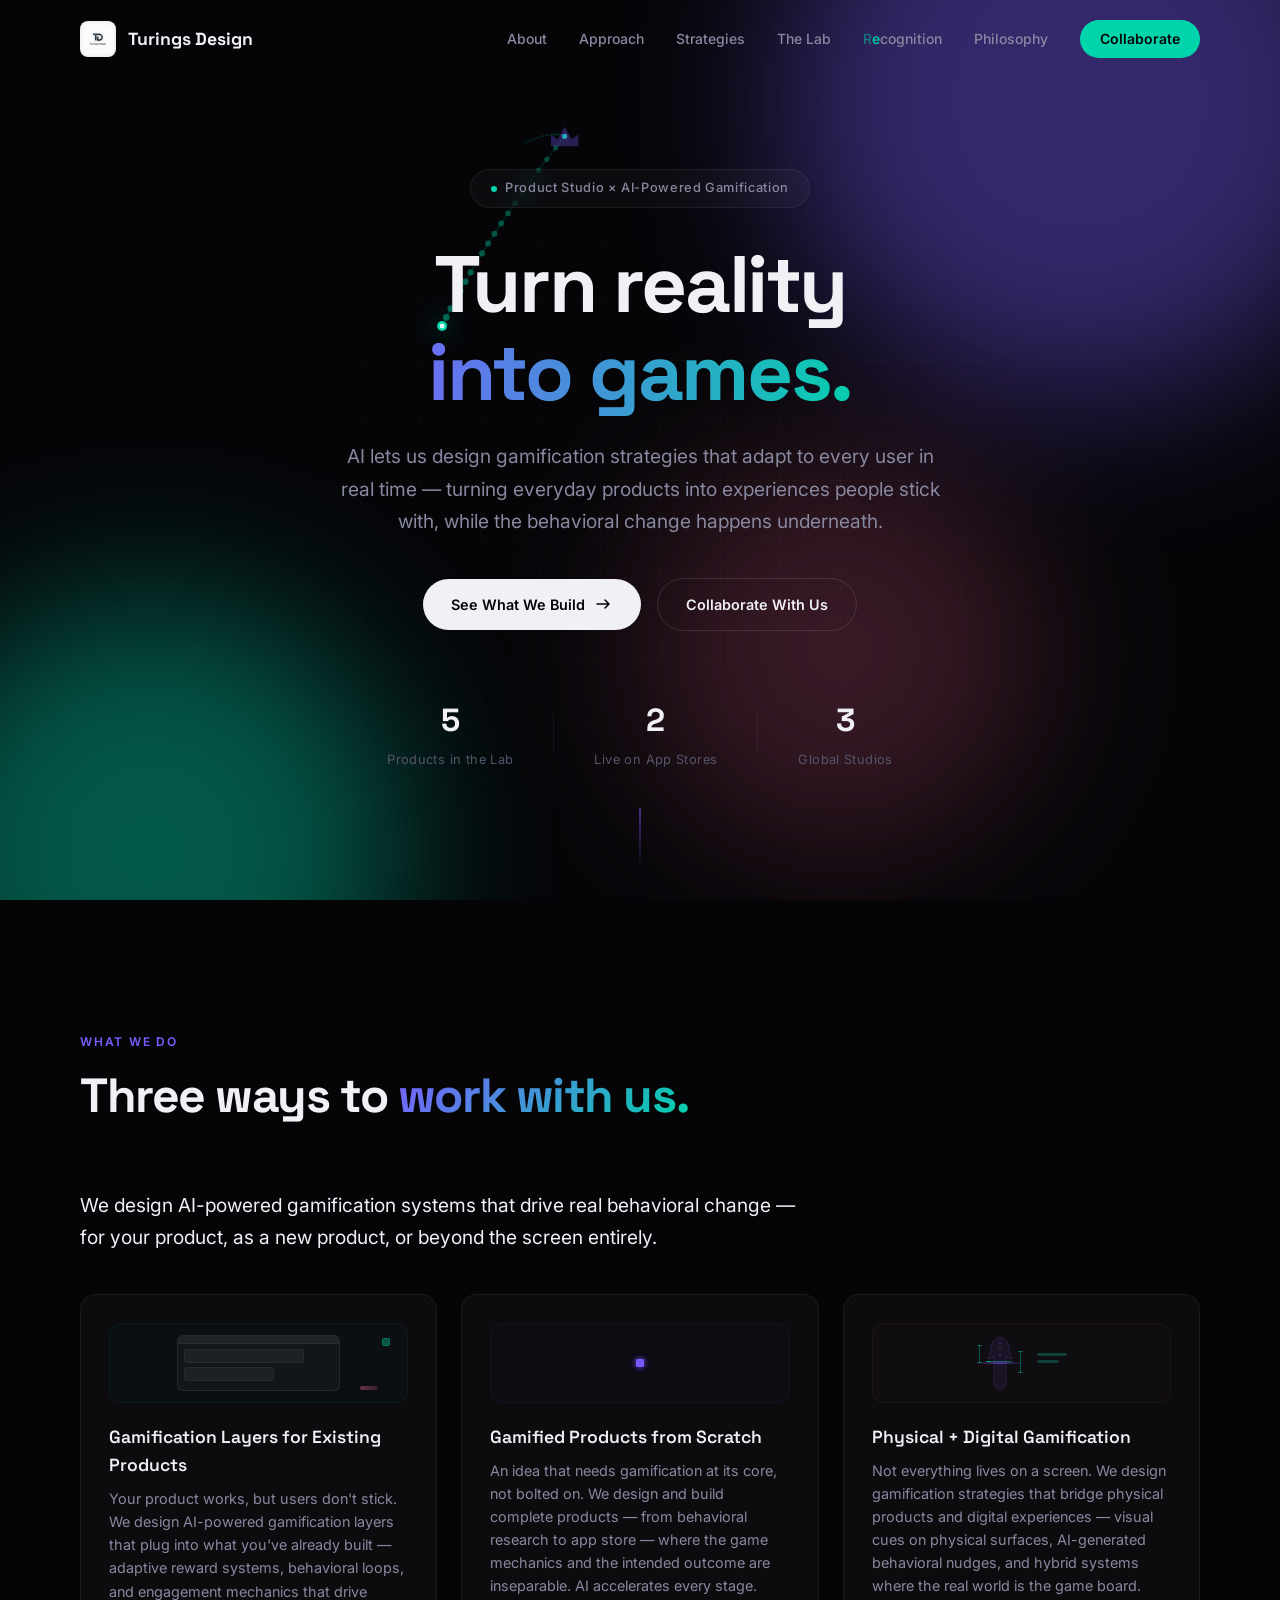
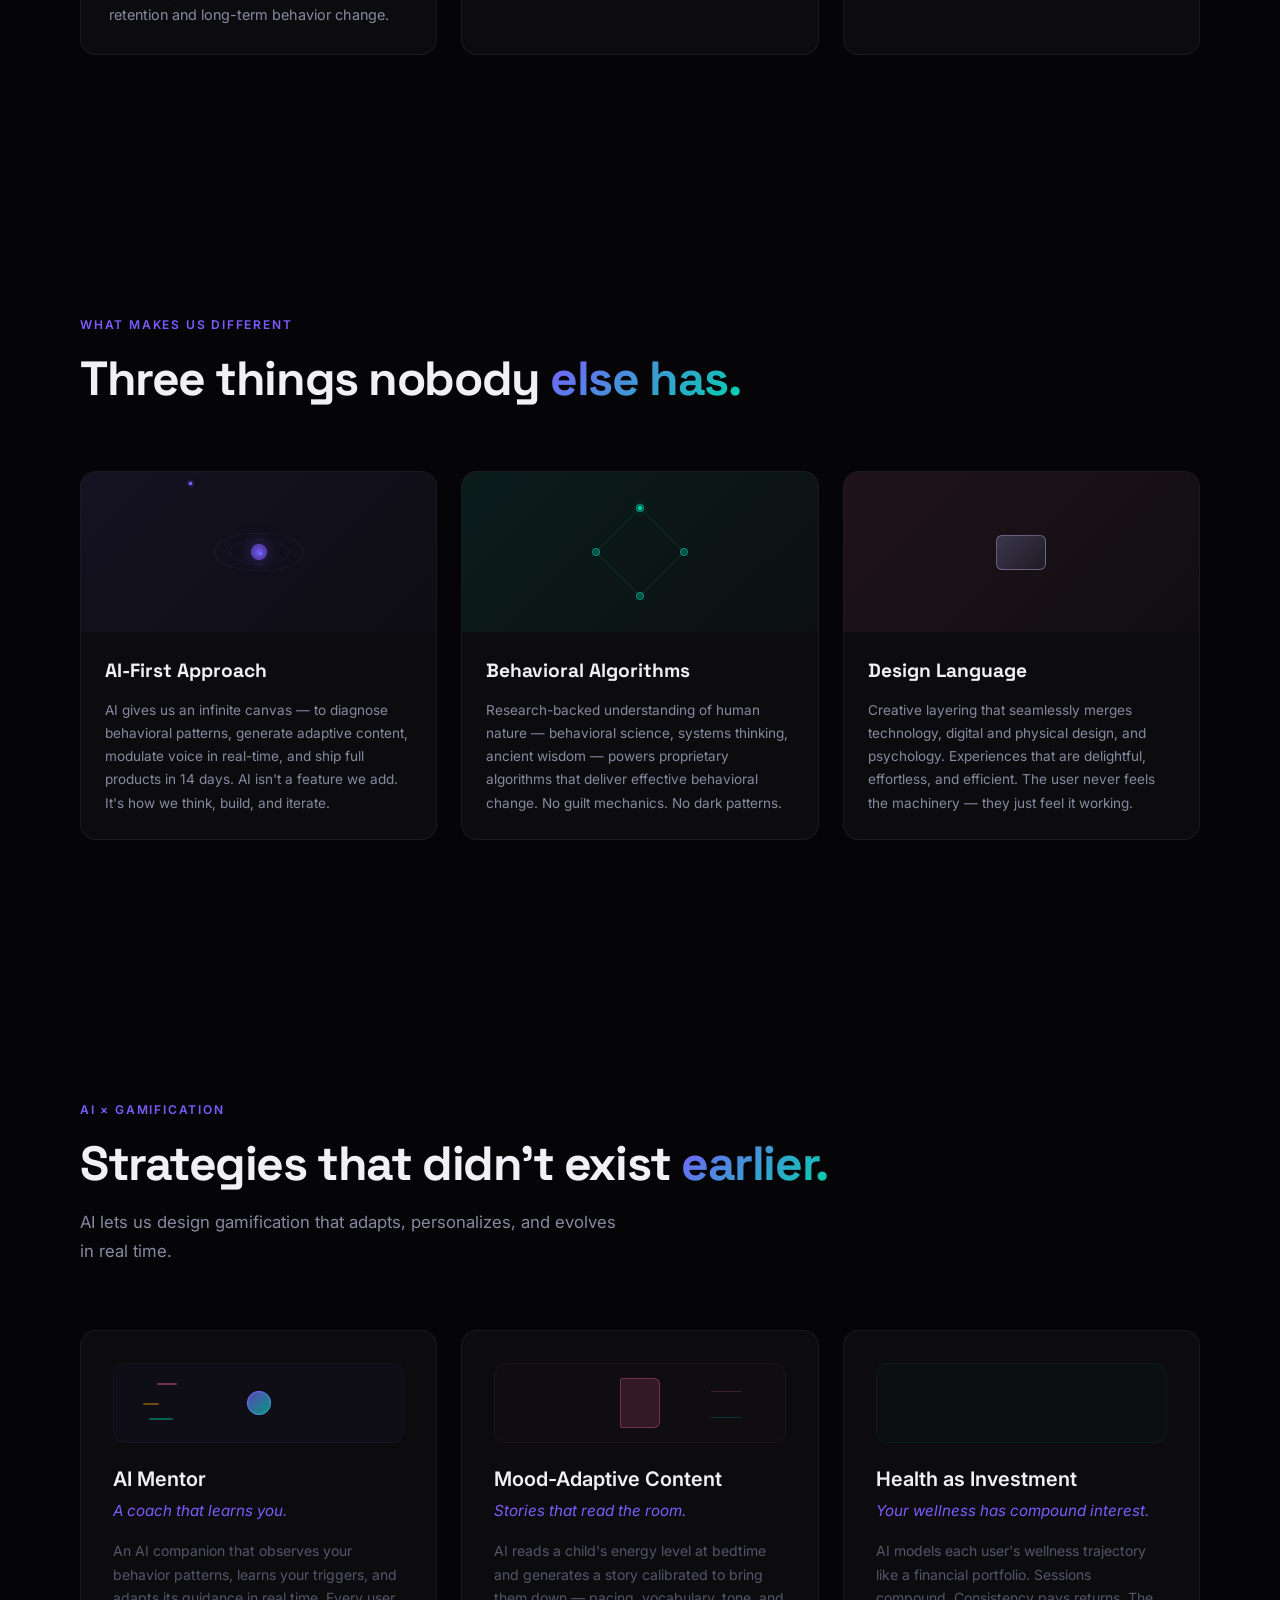
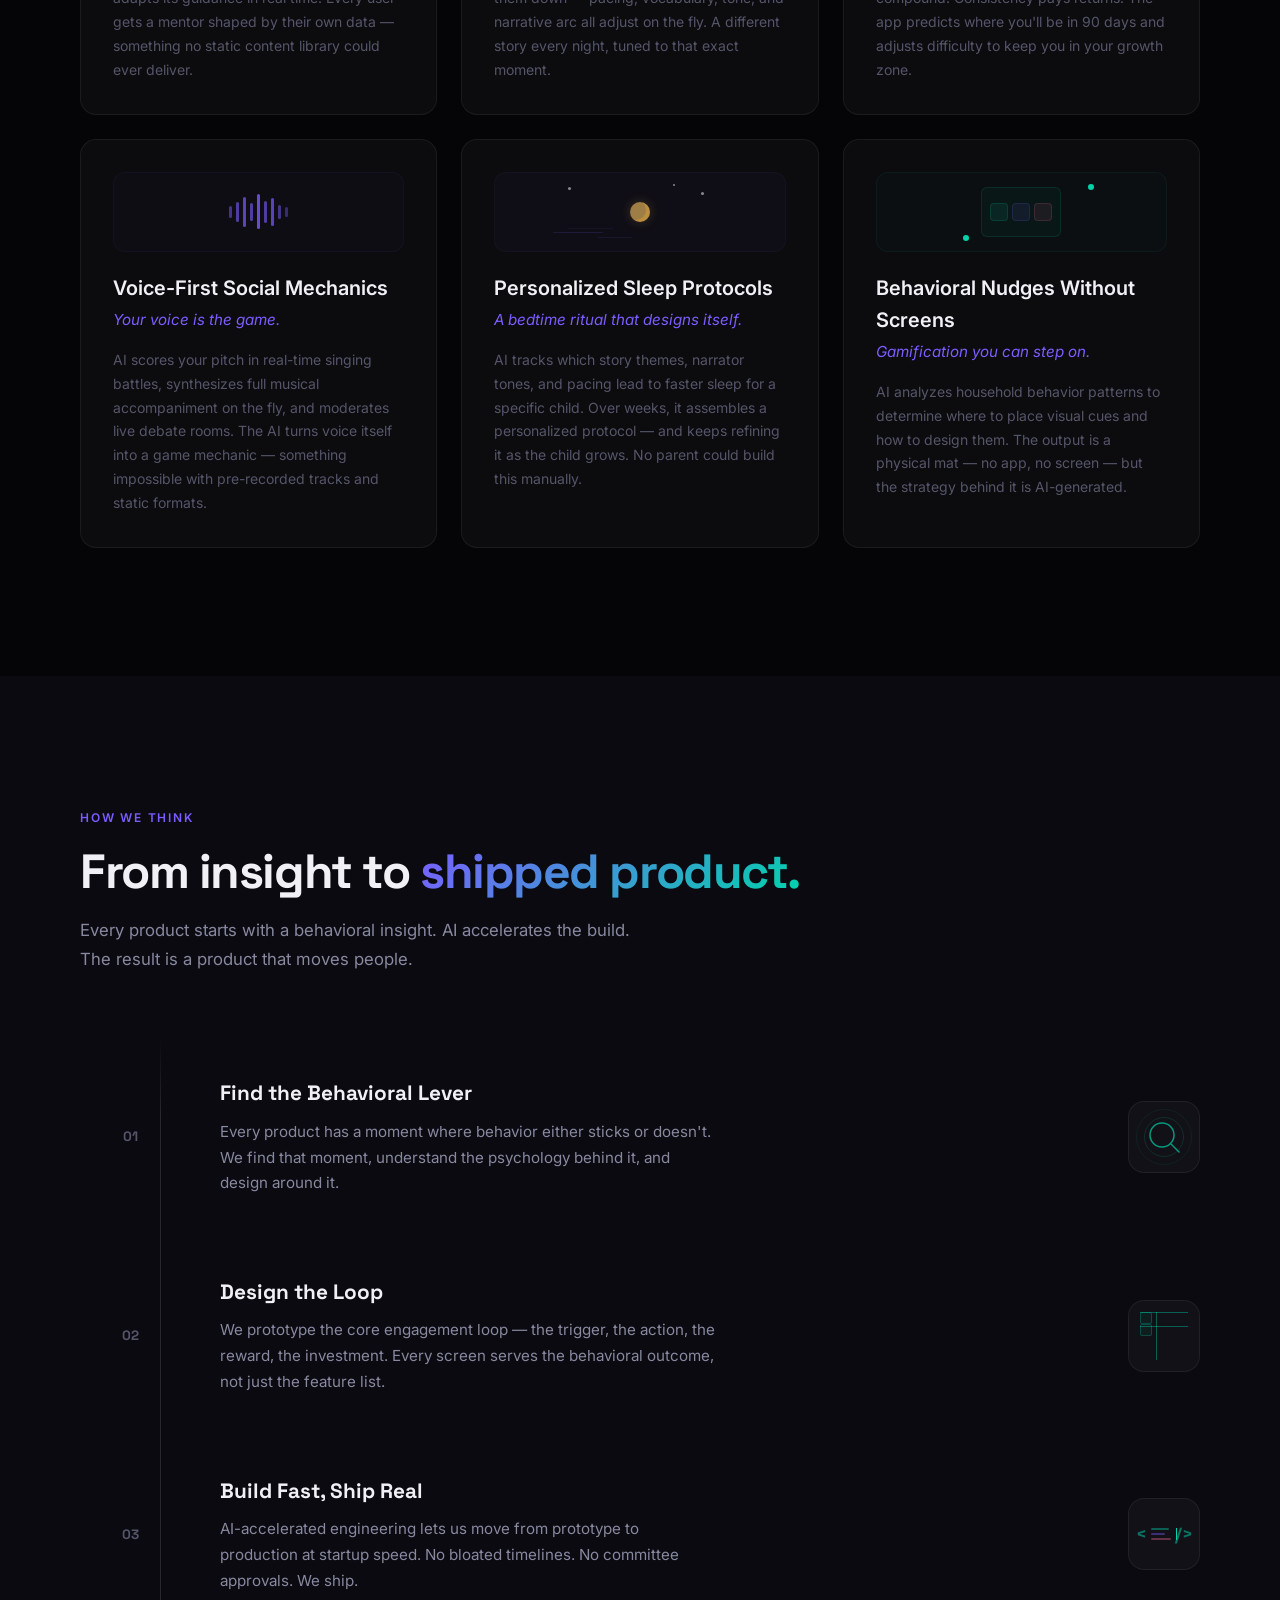
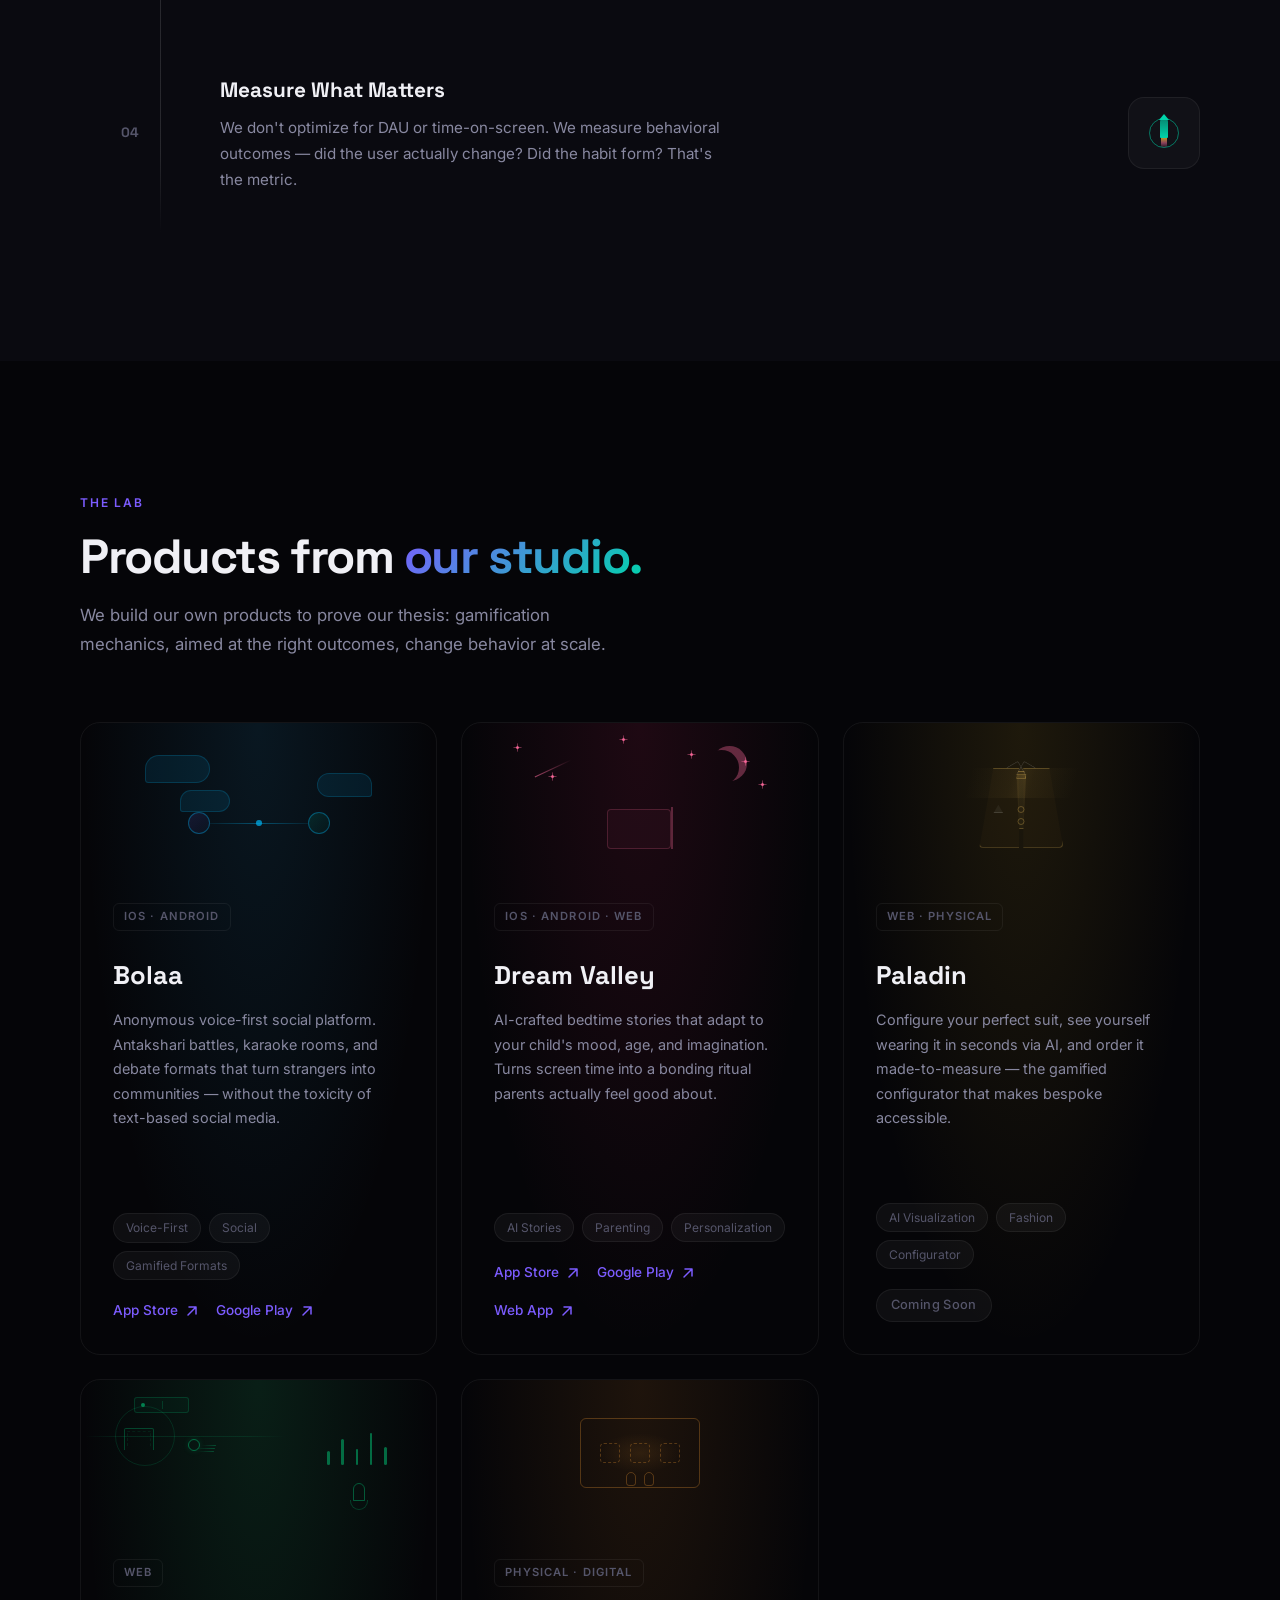
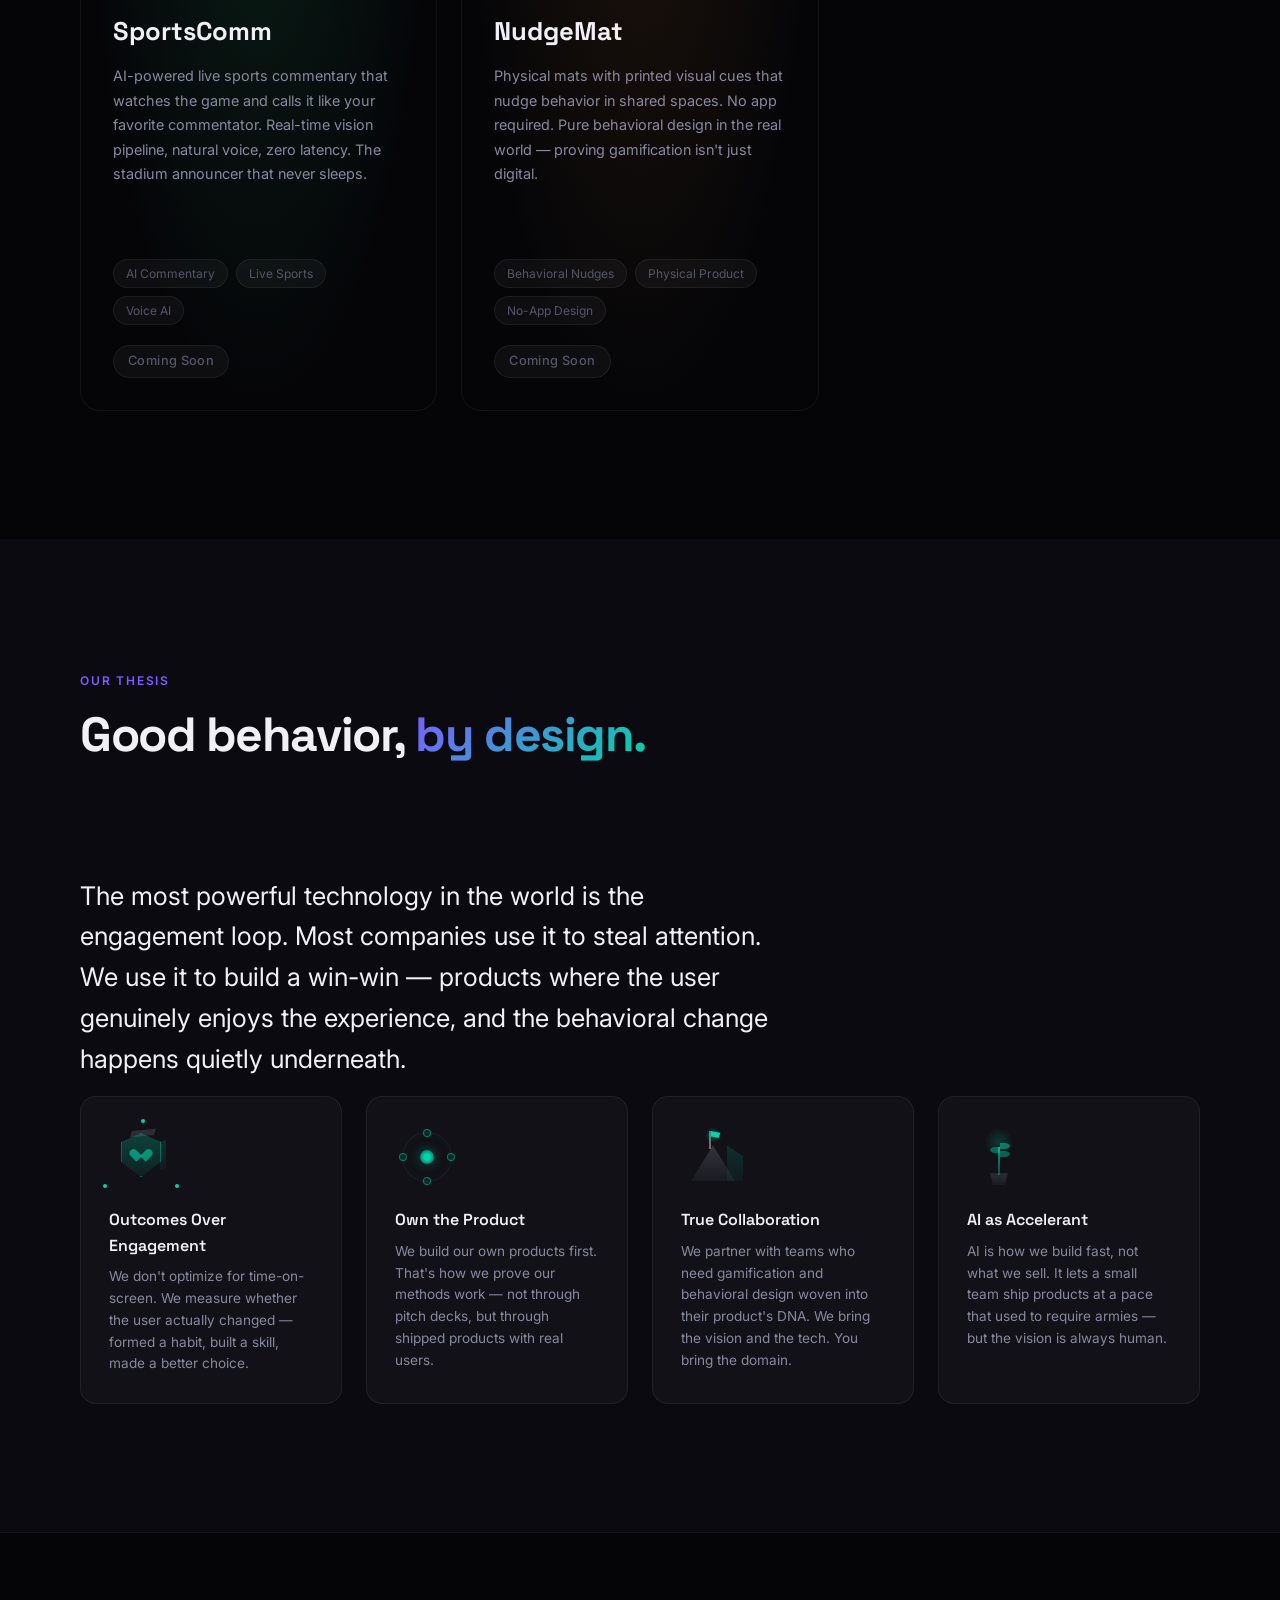
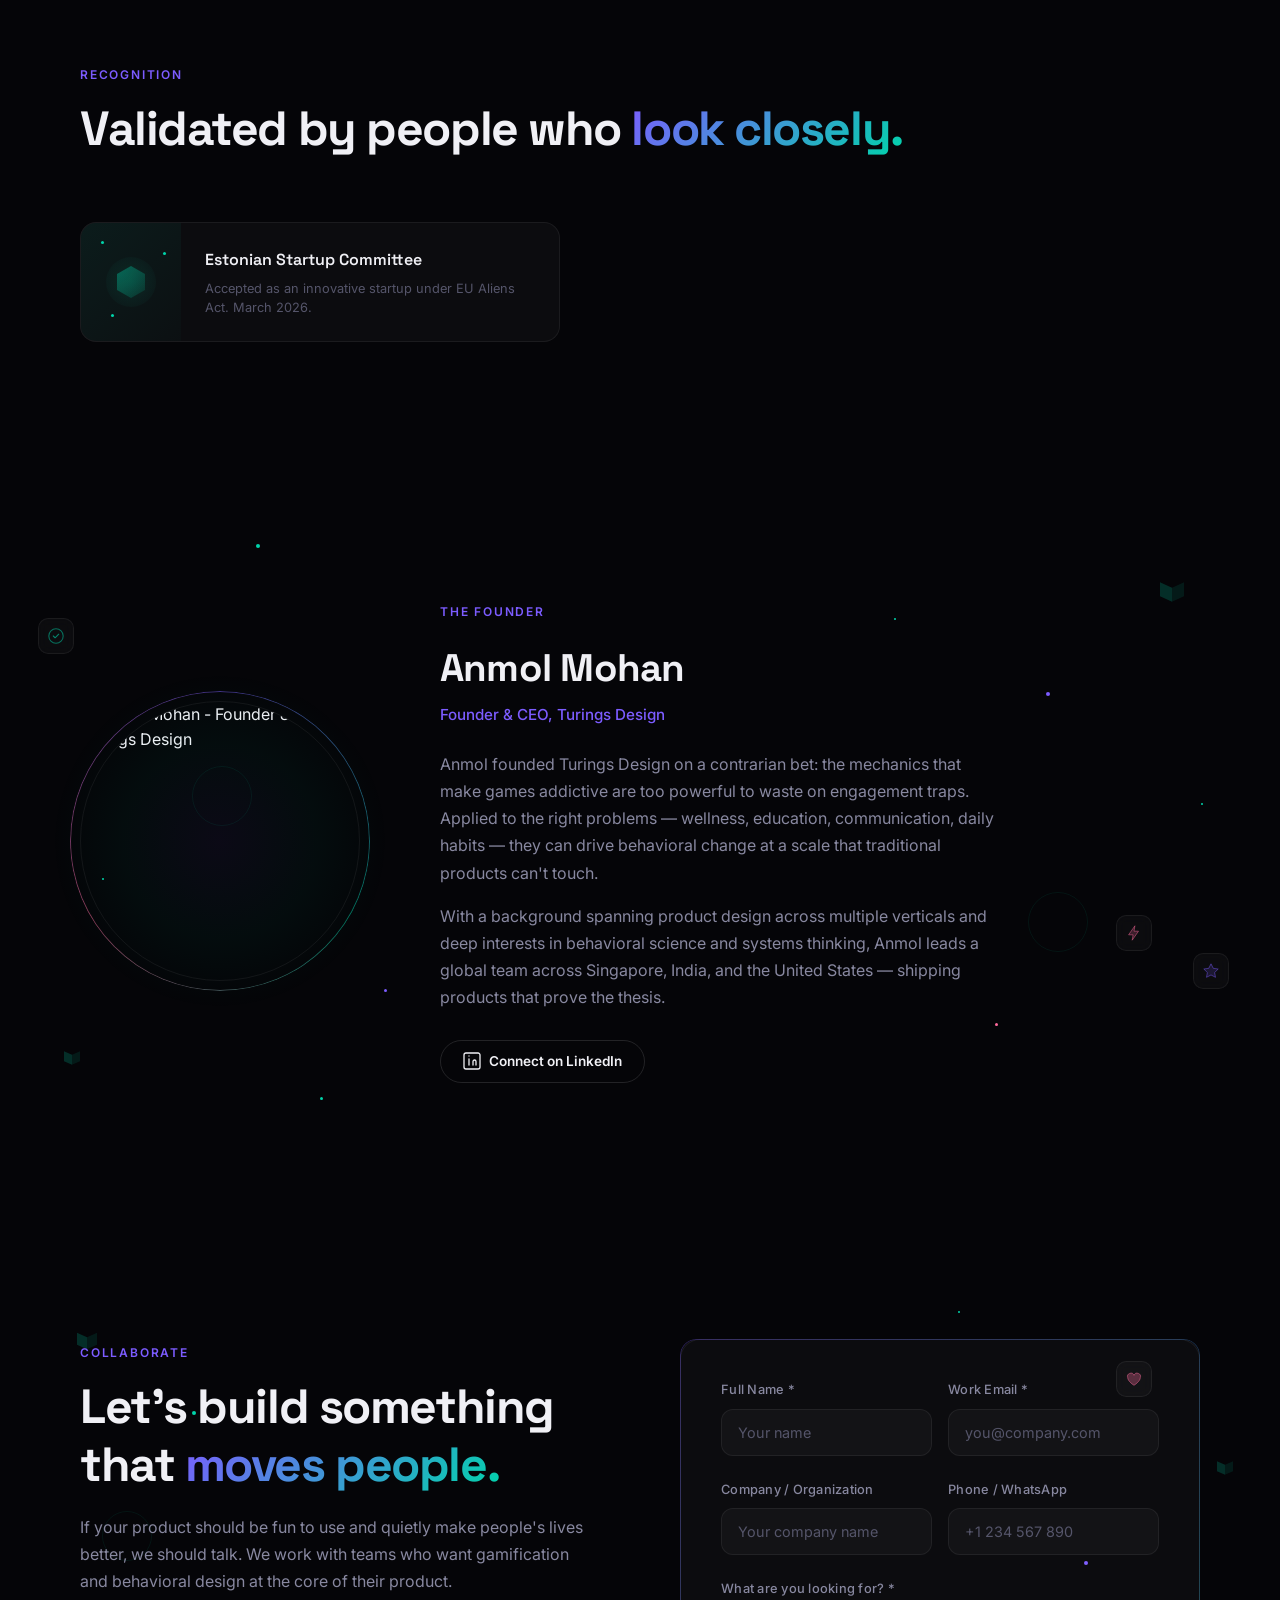
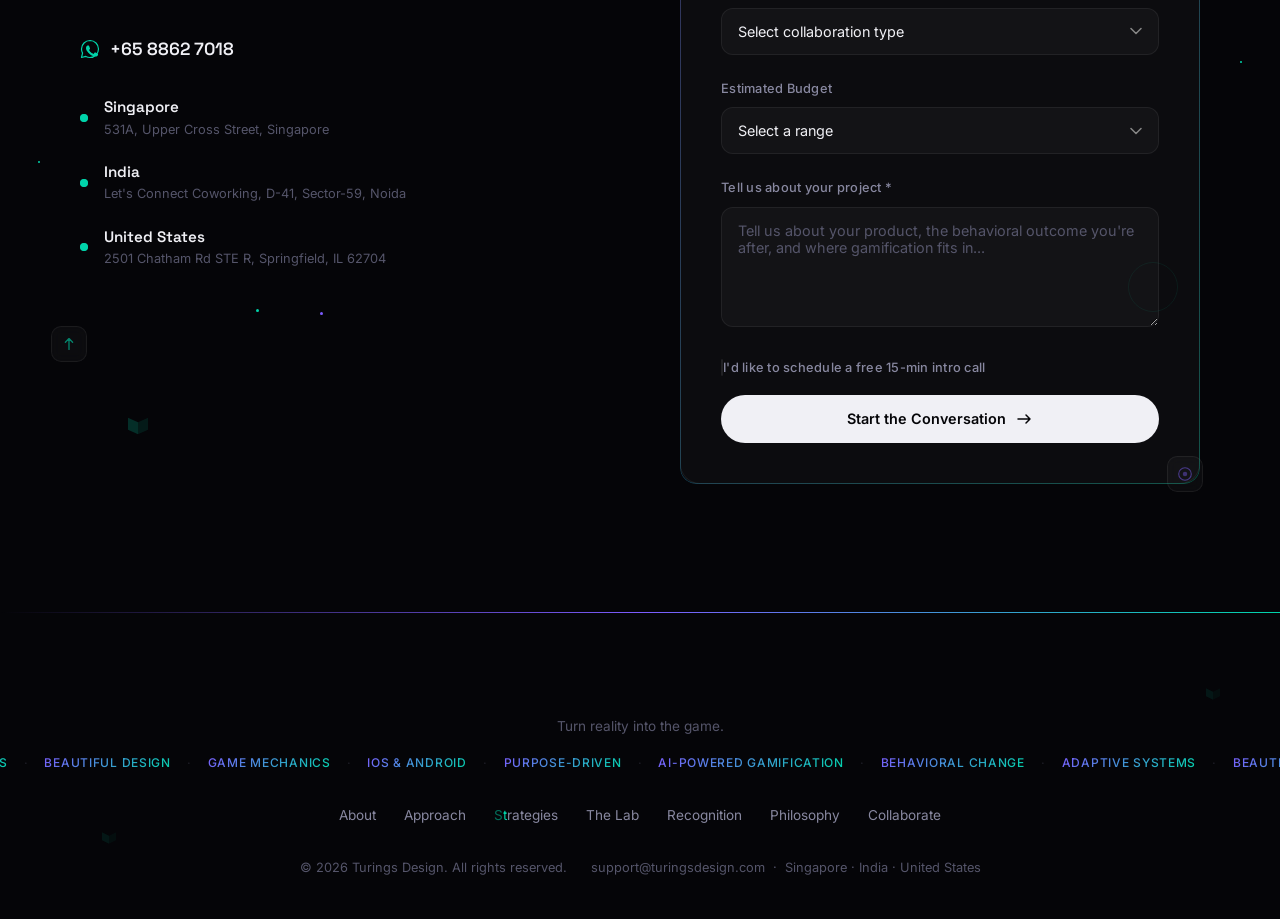
==== commit 5a72362c: "Remove Bliss+ from site App has been unpublished. Removes the work card, JSON-LD entry, associated C" ====
--- a/index.html
+++ b/index.html
@@ -163,19 +163,6 @@
     {
       "@context": "https://schema.org",
       "@type": "MobileApplication",
-      "name": "Bliss+",
-      "operatingSystem": "Android",
-      "applicationCategory": "HealthApplication",
-      "description": "Gamified wellness app that uses behavioral loops and mindfulness mechanics to build lasting inner peace habits.",
-      "url": "https://play.google.com/store/apps/details?id=com.mythicjung.app&hl=en",
-      "creator": {
-        "@type": "Organization",
-        "name": "Turings Design"
-      }
-    },
-    {
-      "@context": "https://schema.org",
-      "@type": "MobileApplication",
       "name": "Bolaa",
       "operatingSystem": "iOS",
       "applicationCategory": "SocialNetworkingApplication",
@@ -269,12 +256,12 @@
       </div>
       <div class="hero-stats hero-anim">
         <div class="stat">
-          <span class="stat-number" data-target="6">0</span>
+          <span class="stat-number" data-target="5">0</span>
           <span class="stat-label">Products in the Lab</span>
         </div>
         <div class="stat-divider"></div>
         <div class="stat">
-          <span class="stat-number" data-target="3">0</span>
+          <span class="stat-number" data-target="2">0</span>
           <span class="stat-label">Live on App Stores</span>
         </div>
         <div class="stat-divider"></div>
@@ -662,44 +649,6 @@
         <p class="section-subtitle">We build our own products to prove our thesis: gamification mechanics, aimed at the right outcomes, change behavior at scale.</p>
       </div>
       <div class="work-grid">
-
-        <div class="work-card reveal">
-          <div class="work-card-bg" style="--card-hue: 280;"></div>
-          <div class="work-card-visual work-visual-bliss">
-            <div class="breath-ring ring-1"></div>
-            <div class="breath-ring ring-2"></div>
-            <div class="breath-ring ring-3"></div>
-            <div class="breath-center"></div>
-            <div class="float-particle fp-1"></div>
-            <div class="float-particle fp-2"></div>
-            <div class="float-particle fp-3"></div>
-            <div class="float-particle fp-4"></div>
-            <div class="float-particle fp-5"></div>
-            <div class="float-particle fp-6"></div>
-          </div>
-          <div class="work-card-content">
-            <div class="work-card-header">
-              <span class="work-platform">iOS · Android</span>
-            </div>
-            <h3 class="work-title">Bliss+</h3>
-            <p class="work-desc">Gamified wellness that builds real mindfulness habits. Progress systems and streaks that make inner peace feel achievable — not just aspirational.</p>
-            <div class="work-tags">
-              <span>Wellness</span>
-              <span>Habit Loops</span>
-              <span>Mindfulness</span>
-            </div>
-            <div class="work-links">
-              <a href="https://apps.apple.com/in/app/bliss/id6758091163" target="_blank" rel="noopener" class="work-link">
-                App Store
-                <svg width="16" height="16" viewBox="0 0 16 16" fill="none"><path d="M4 12l8-8m0 0H5m7 0v7" stroke="currentColor" stroke-width="1.5" stroke-linecap="round" stroke-linejoin="round"/></svg>
-              </a>
-              <a href="https://play.google.com/store/apps/details?id=com.mythicjung.app&hl=en" target="_blank" rel="noopener" class="work-link">
-                Google Play
-                <svg width="16" height="16" viewBox="0 0 16 16" fill="none"><path d="M4 12l8-8m0 0H5m7 0v7" stroke="currentColor" stroke-width="1.5" stroke-linecap="round" stroke-linejoin="round"/></svg>
-              </a>
-            </div>
-          </div>
-        </div>
 
         <div class="work-card reveal">
           <div class="work-card-bg" style="--card-hue: 200;"></div>
--- a/styles.css
+++ b/styles.css
@@ -1853,79 +1853,6 @@
   justify-content: center;
 }
 
-/* ── Bliss+ — Breathing Rings & Particles ── */
-
-.work-visual-bliss .breath-ring {
-  position: absolute;
-  border-radius: 50%;
-  border: 1.5px solid rgba(124, 92, 255, 0.35);
-  animation: breathe 4s ease-in-out infinite;
-}
-
-.work-visual-bliss .ring-1 {
-  width: 60px;
-  height: 60px;
-  border-color: rgba(124, 92, 255, 0.5);
-  animation-delay: 0s;
-}
-
-.work-visual-bliss .ring-2 {
-  width: 100px;
-  height: 100px;
-  border-color: rgba(124, 92, 255, 0.3);
-  animation-delay: 0.6s;
-}
-
-.work-visual-bliss .ring-3 {
-  width: 140px;
-  height: 140px;
-  border-color: rgba(124, 92, 255, 0.15);
-  animation-delay: 1.2s;
-}
-
-.work-visual-bliss .breath-center {
-  position: absolute;
-  width: 14px;
-  height: 14px;
-  border-radius: 50%;
-  background: radial-gradient(circle, rgba(124, 92, 255, 0.8), rgba(124, 92, 255, 0.2));
-  box-shadow: 0 0 20px rgba(124, 92, 255, 0.5), 0 0 40px rgba(124, 92, 255, 0.2);
-  animation: breatheCenter 4s ease-in-out infinite;
-}
-
-@keyframes breathe {
-  0%, 100% { transform: scale(0.9); opacity: 0.4; }
-  50% { transform: scale(1.15); opacity: 1; }
-}
-
-@keyframes breatheCenter {
-  0%, 100% { transform: scale(1); box-shadow: 0 0 20px rgba(124, 92, 255, 0.5), 0 0 40px rgba(124, 92, 255, 0.2); }
-  50% { transform: scale(1.3); box-shadow: 0 0 30px rgba(124, 92, 255, 0.7), 0 0 60px rgba(124, 92, 255, 0.3); }
-}
-
-.work-visual-bliss .float-particle {
-  position: absolute;
-  width: 3px;
-  height: 3px;
-  border-radius: 50%;
-  background: rgba(124, 92, 255, 0.6);
-  animation: floatUpBliss 5s ease-in-out infinite;
-}
-
-.fp-1 { left: 15%; animation-delay: 0s; }
-.fp-2 { left: 30%; animation-delay: 0.8s; }
-.fp-3 { left: 50%; animation-delay: 1.6s; }
-.fp-4 { left: 65%; animation-delay: 2.4s; }
-.fp-5 { left: 80%; animation-delay: 3.2s; }
-.fp-6 { left: 45%; animation-delay: 4s; }
-
-@keyframes floatUpBliss {
-  0% { bottom: 0; opacity: 0; transform: scale(1); }
-  10% { opacity: 0.8; }
-  90% { opacity: 0.3; }
-  100% { bottom: 100%; opacity: 0; transform: scale(0.5); }
-}
-
 /* ── Bolaa — Chat Bubbles & Network ── */
 
 .work-visual-bolaa .chat-bubble {
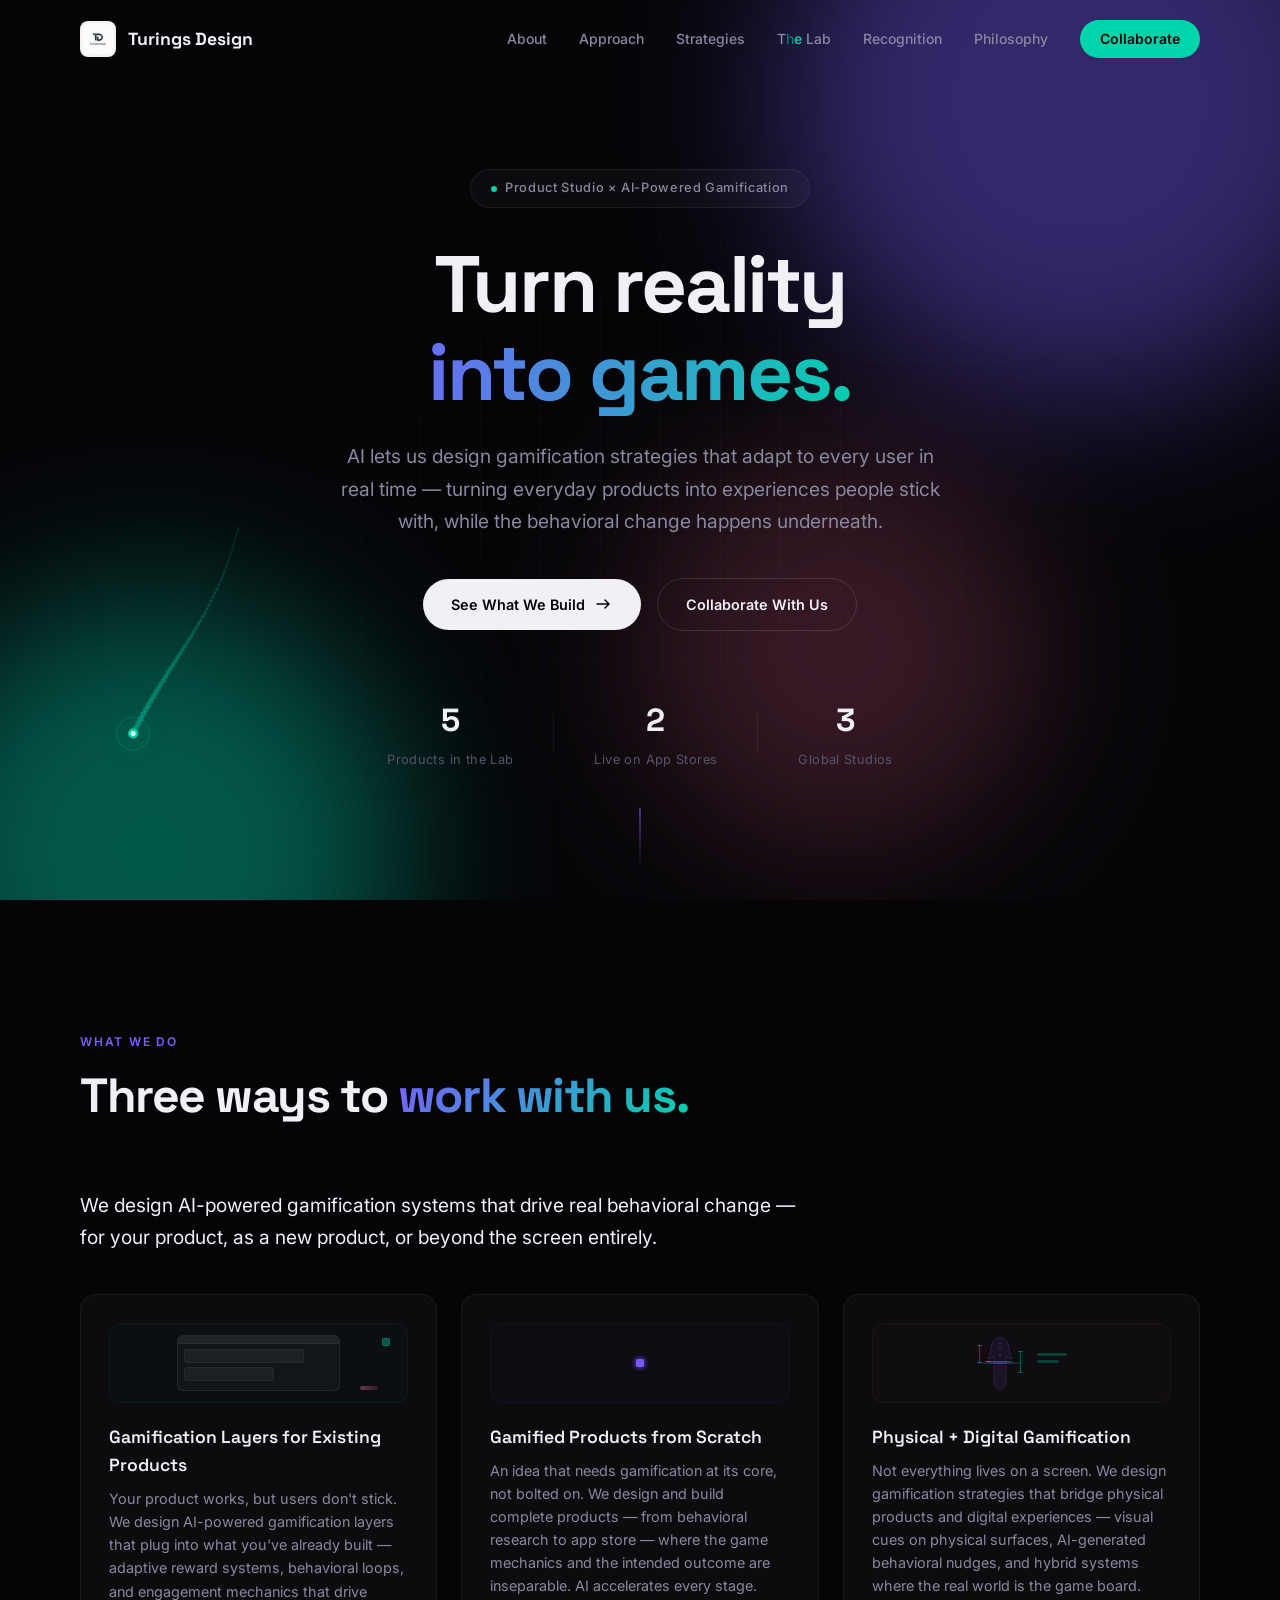
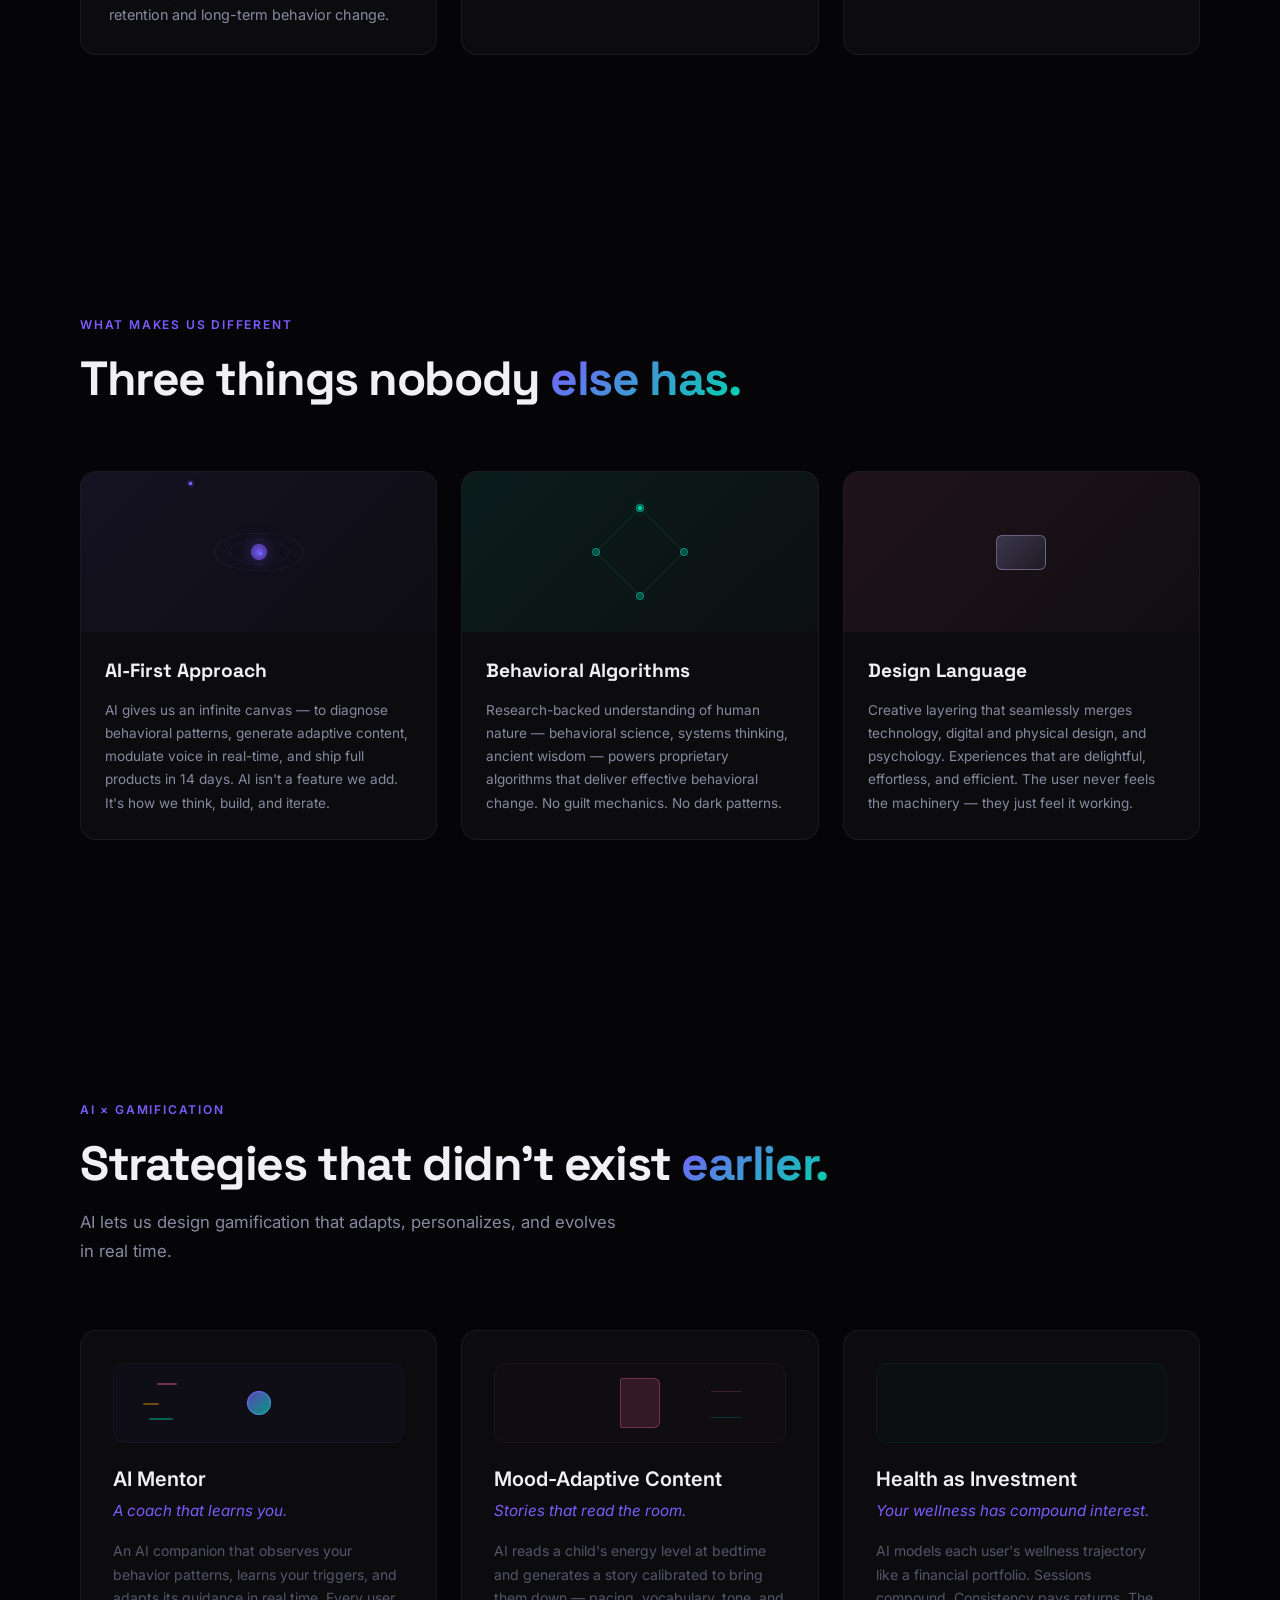
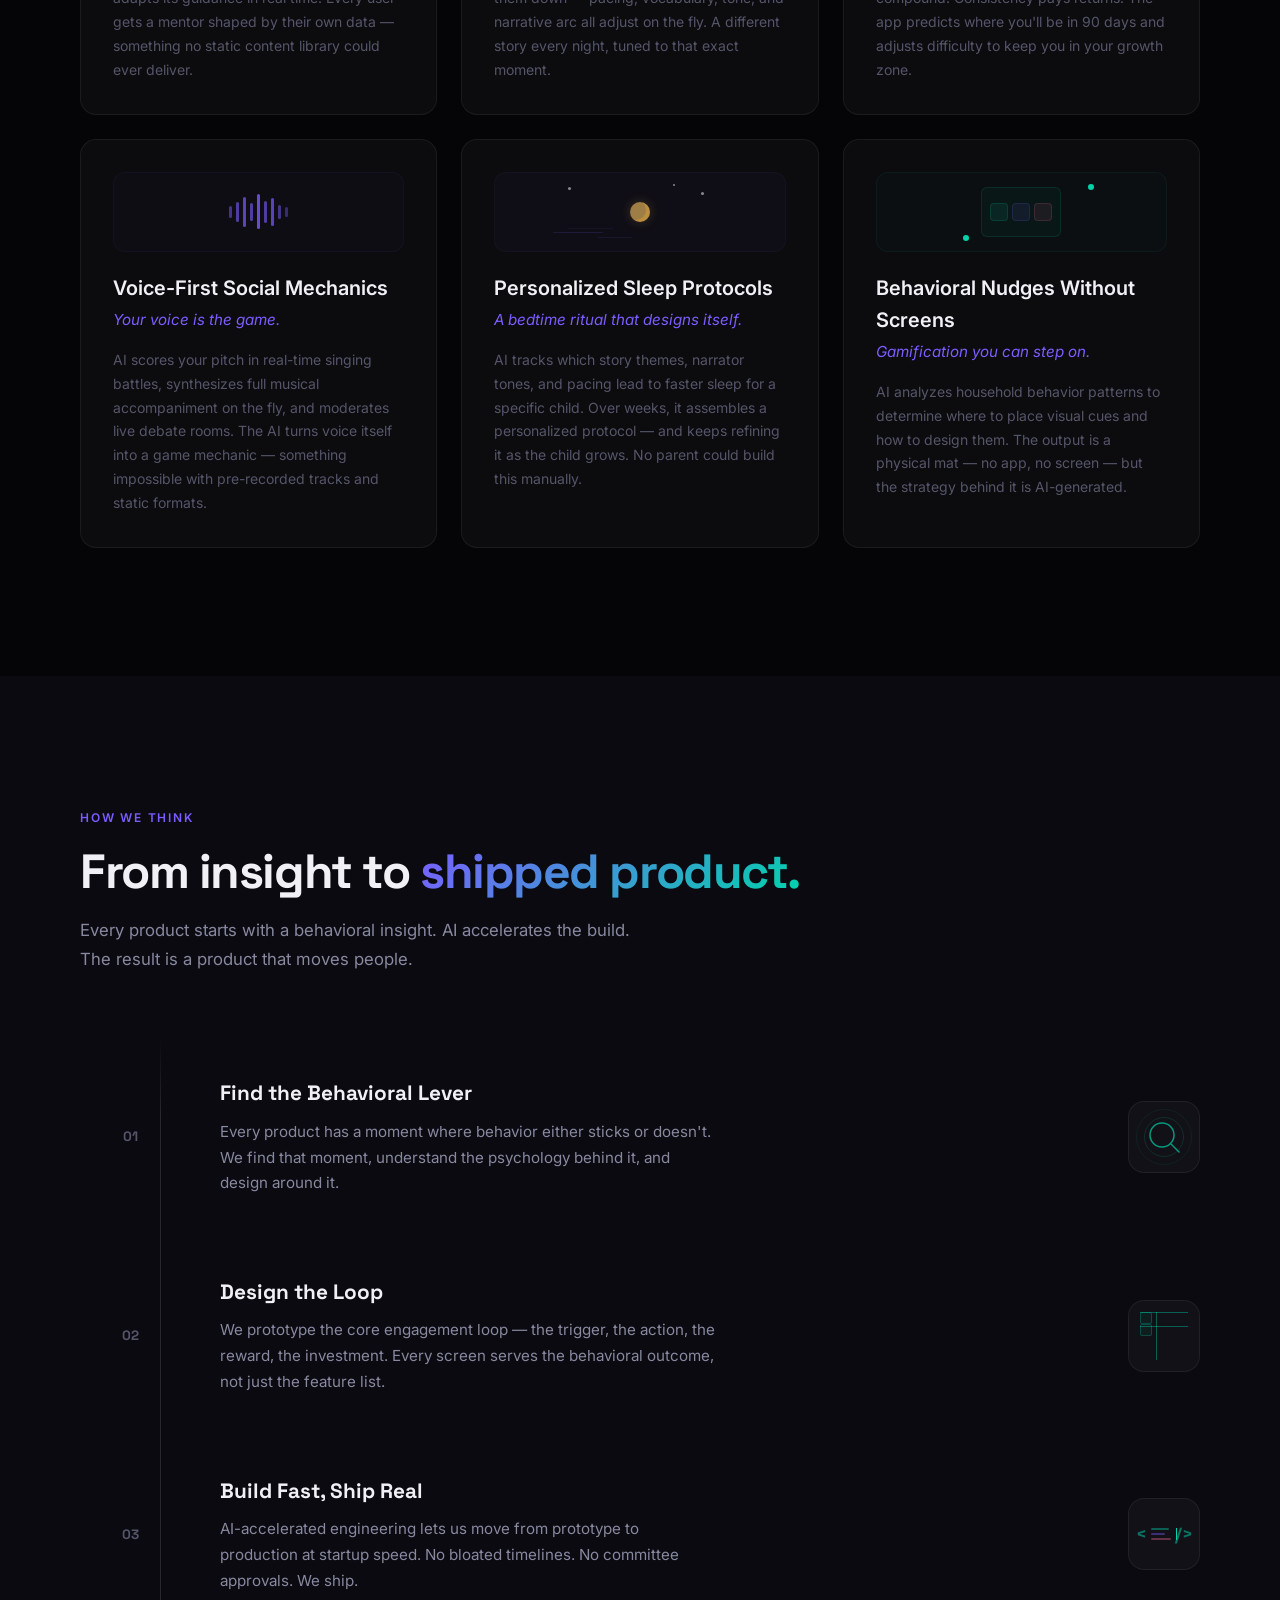
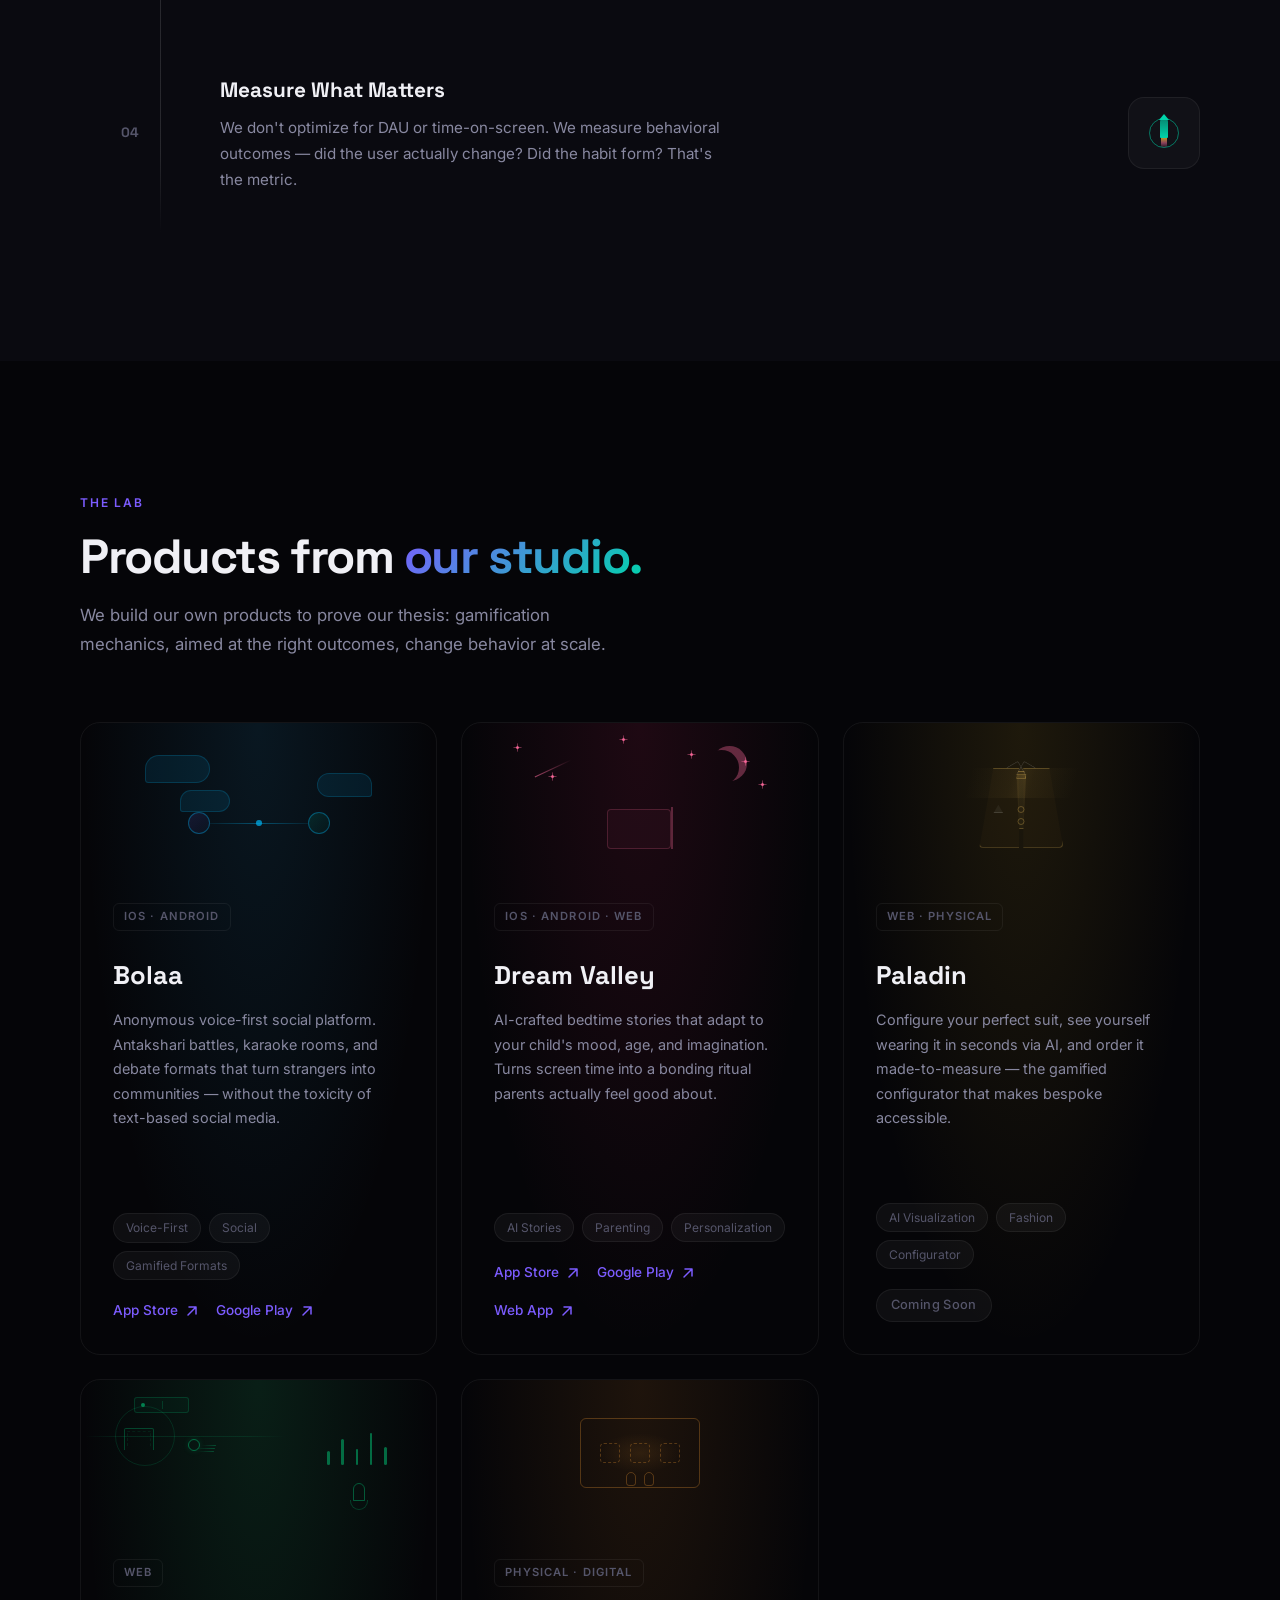
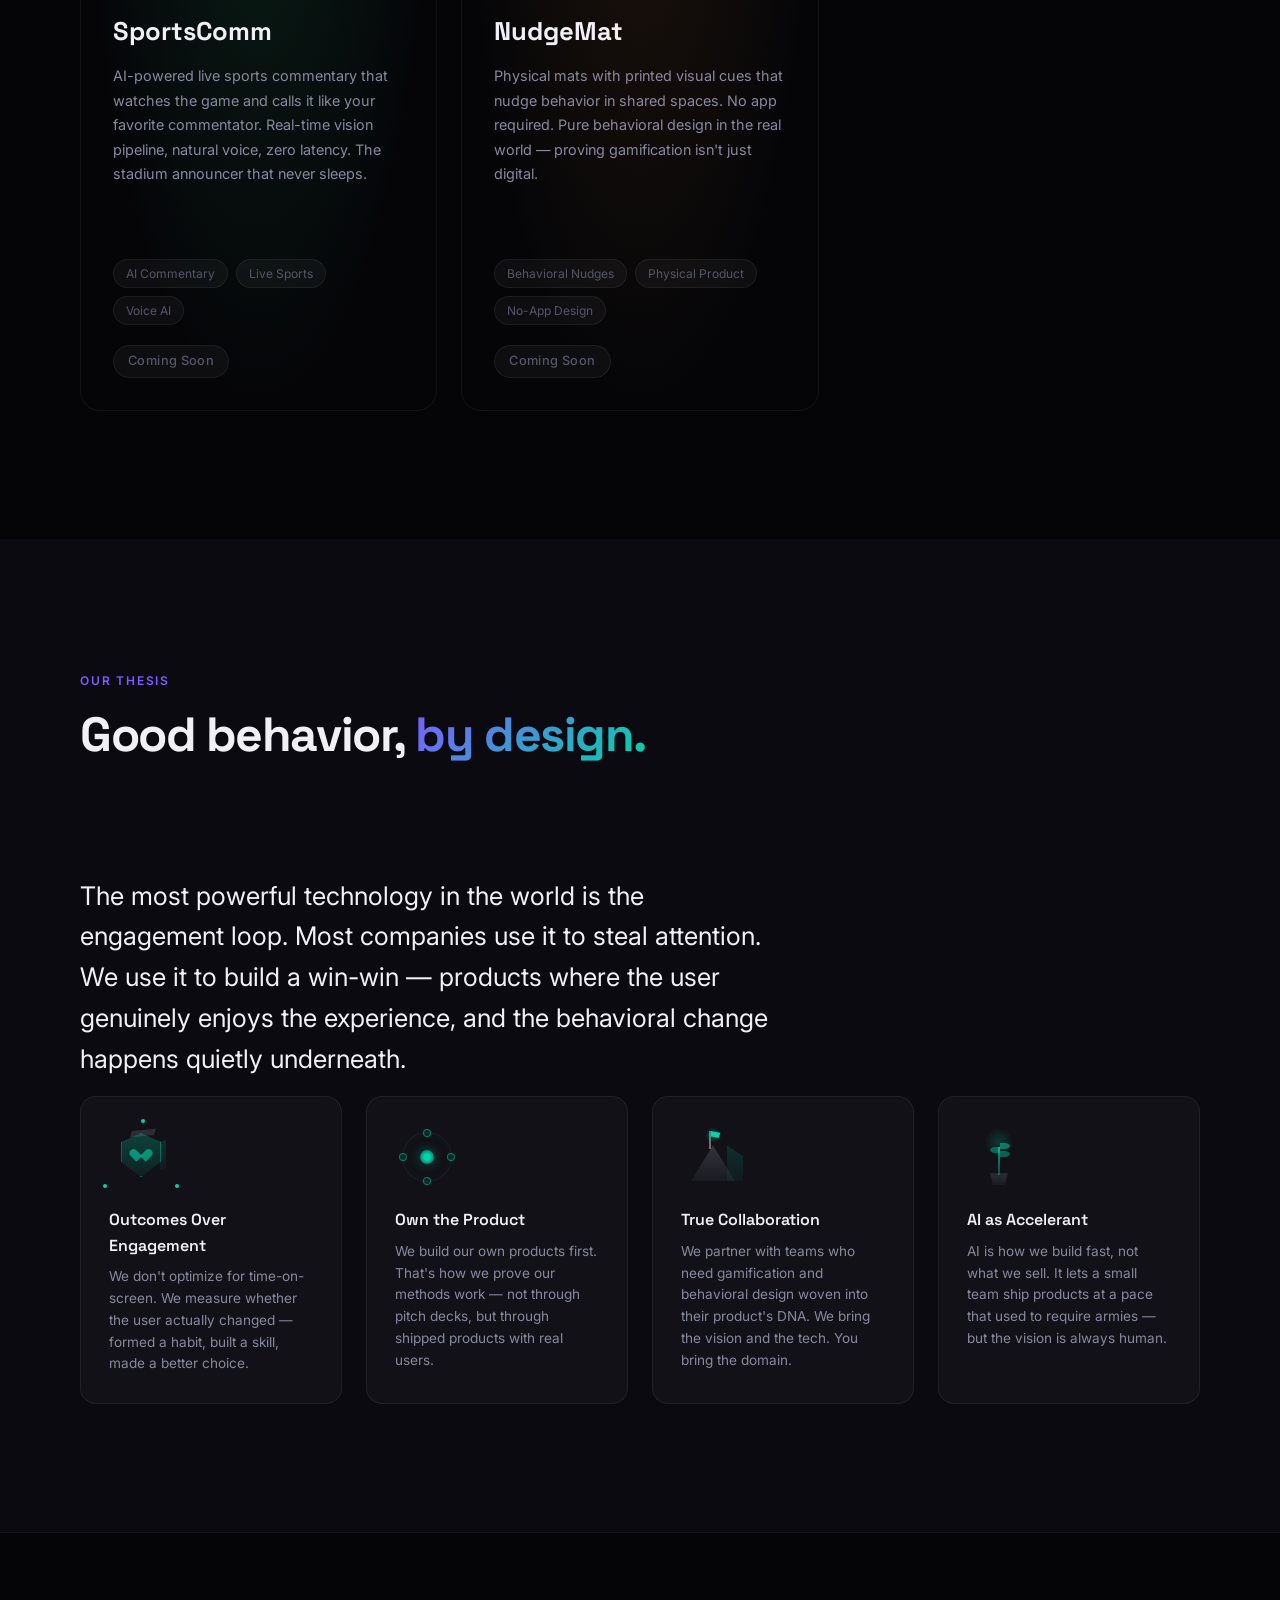
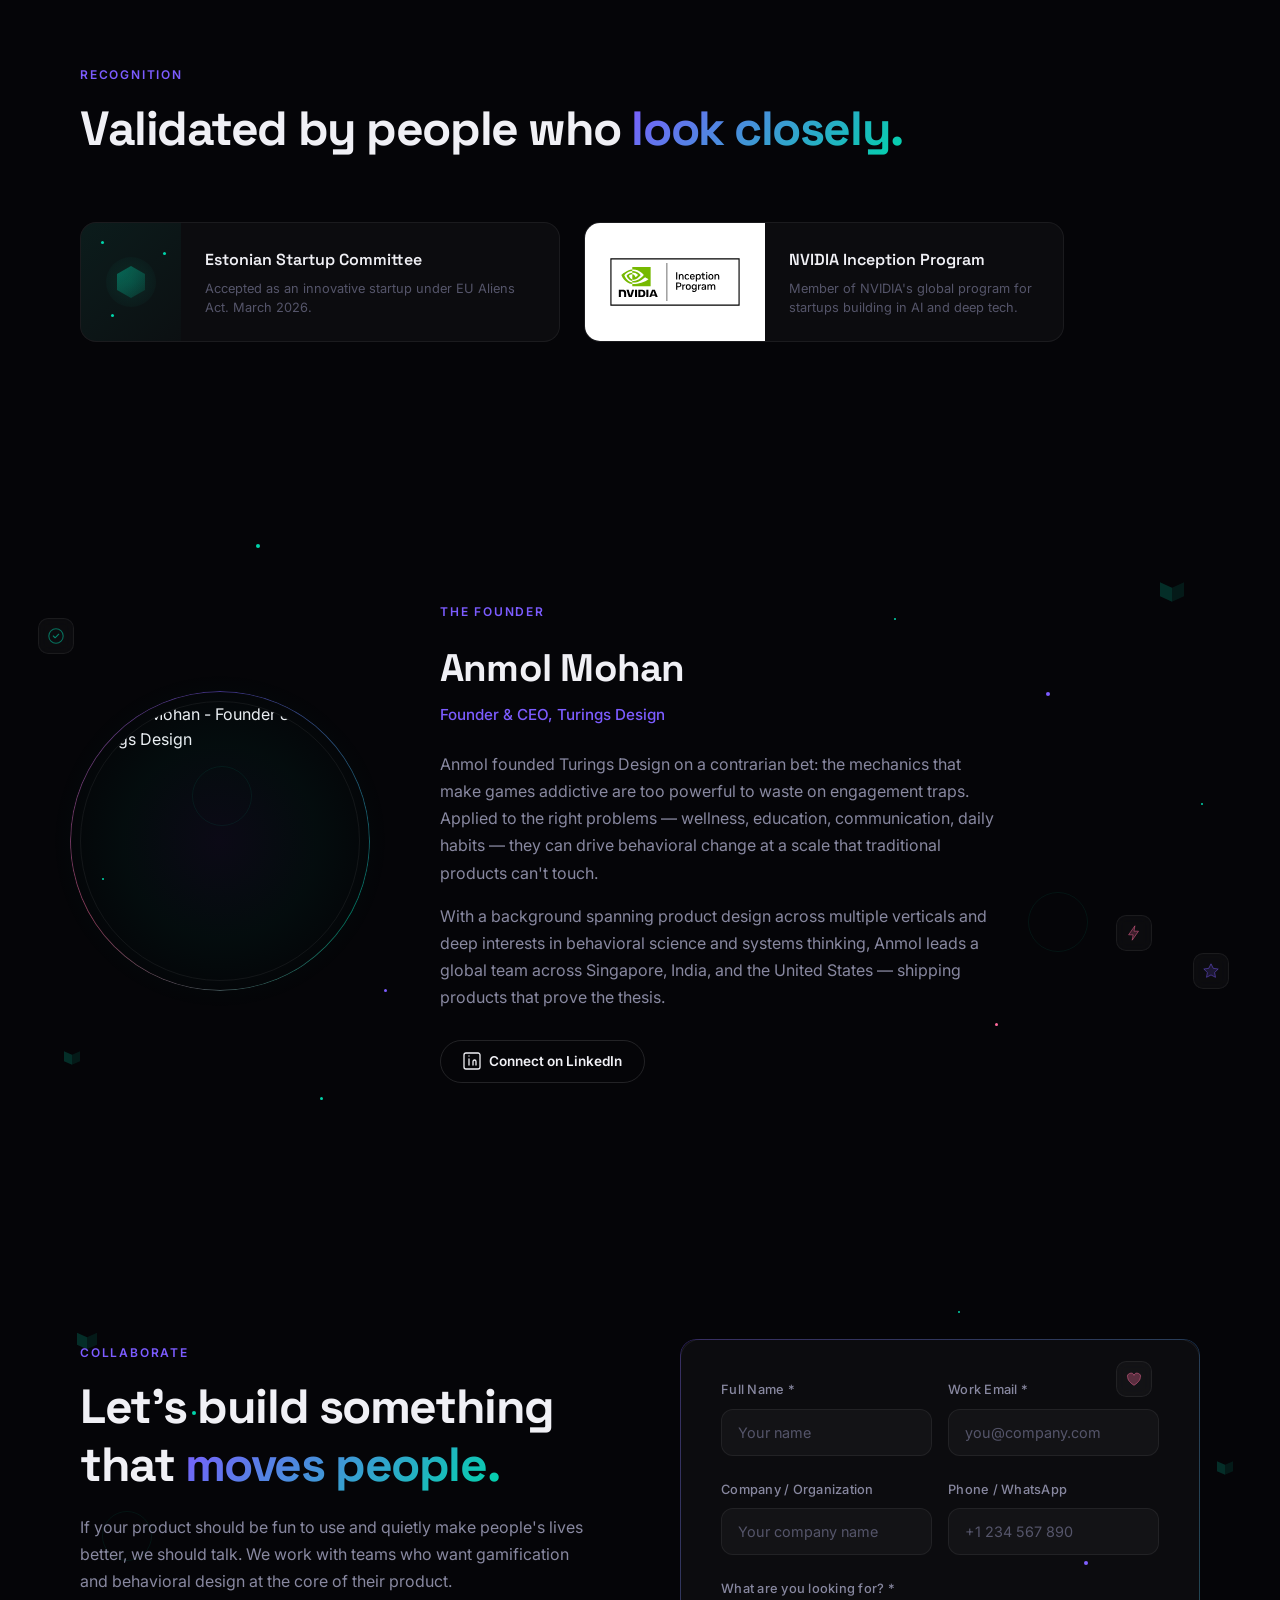
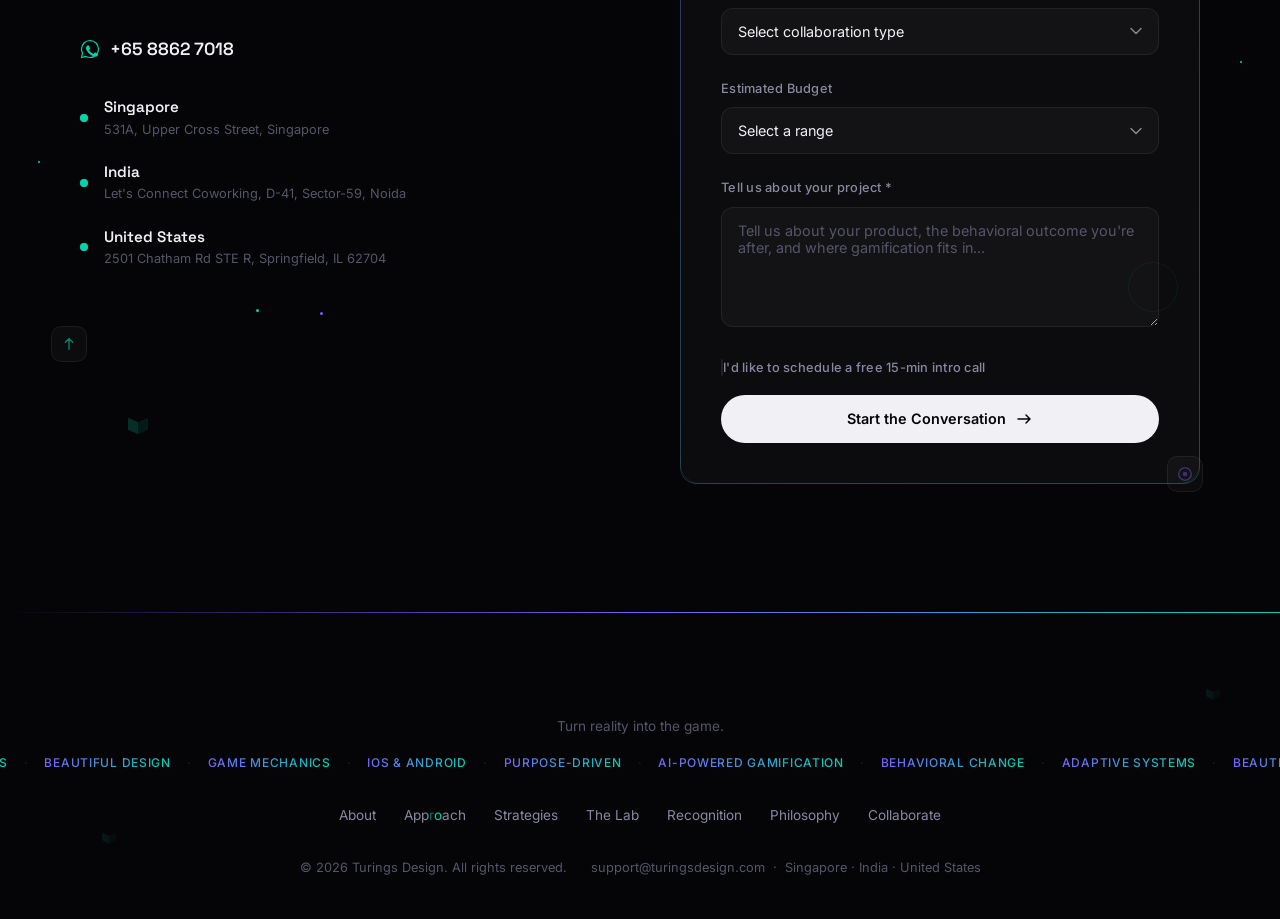
==== commit a947f3ee: "Add NVIDIA Inception Program badge to Recognition section Co-Authored-By: Claude Opus 4.7 <noreply@a" ====
--- a/index.html
+++ b/index.html
@@ -940,6 +940,15 @@
             <p>Accepted as an innovative startup under EU Aliens Act. March 2026.</p>
           </div>
         </div>
+        <div class="recognition-card reveal">
+          <a href="https://www.nvidia.com/en-us/startups/" target="_blank" rel="noopener" class="recognition-scene recognition-scene--nvidia" aria-label="NVIDIA Inception Program member">
+            <img src="nvidia-inception.svg" alt="NVIDIA Inception Program member badge" class="nvidia-badge" width="160" height="69" loading="lazy">
+          </a>
+          <div class="recognition-content">
+            <h4>NVIDIA Inception Program</h4>
+            <p>Member of NVIDIA's global program for startups building in AI and deep tech.</p>
+          </div>
+        </div>
       </div>
     </div>
   </section>
--- a/styles.css
+++ b/styles.css
@@ -5737,9 +5737,38 @@
   line-height: 1.5;
 }
 
+.recognition-scene--nvidia {
+  width: 180px;
+  min-height: 100px;
+  background: #ffffff;
+  padding: 16px 18px;
+  display: flex;
+  align-items: center;
+  justify-content: center;
+  transition: filter 0.3s;
+}
+
+.recognition-scene--nvidia:hover {
+  filter: brightness(1.02);
+}
+
+.nvidia-badge {
+  width: 100%;
+  height: auto;
+  max-width: 144px;
+  display: block;
+}
+
 @media (max-width: 768px) {
   .recognition-card {
     max-width: 100%;
+  }
+  .recognition-scene--nvidia {
+    width: 120px;
+    padding: 12px;
+  }
+  .nvidia-badge {
+    max-width: 96px;
   }
 }
 
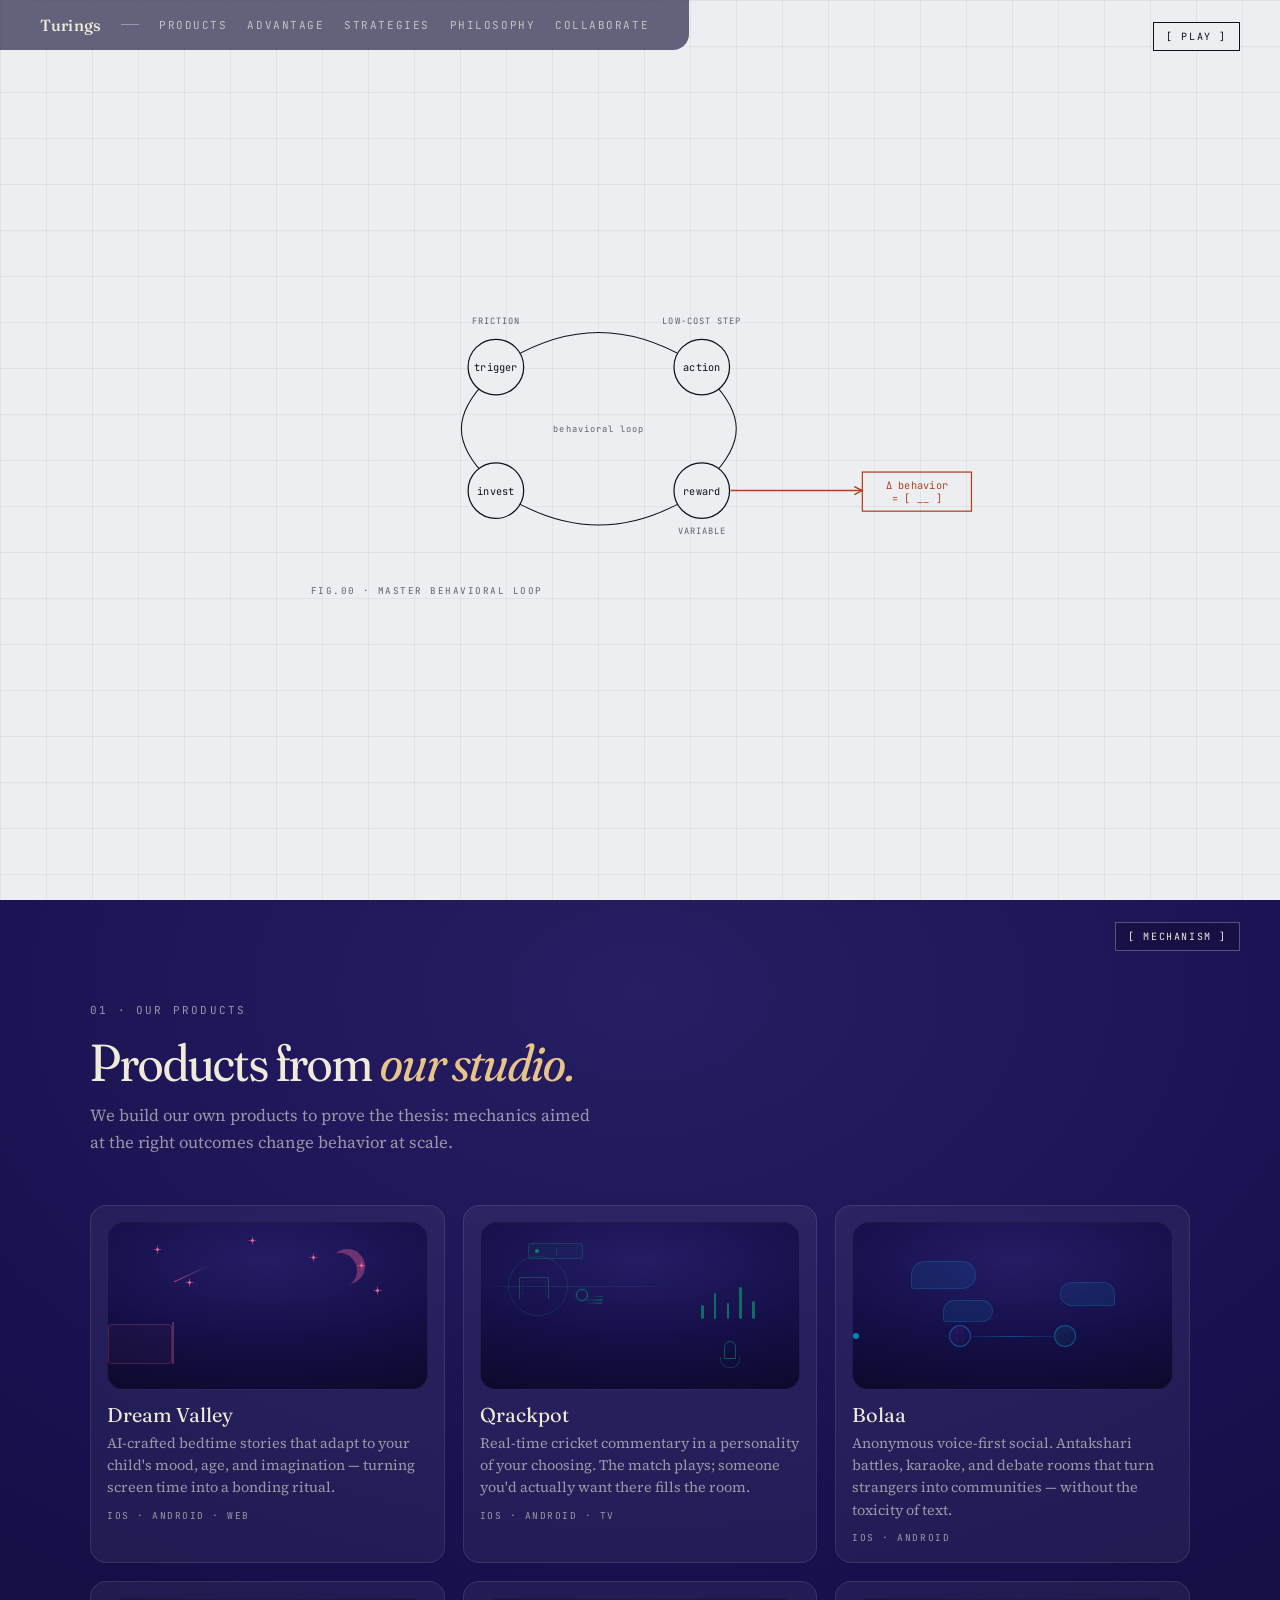
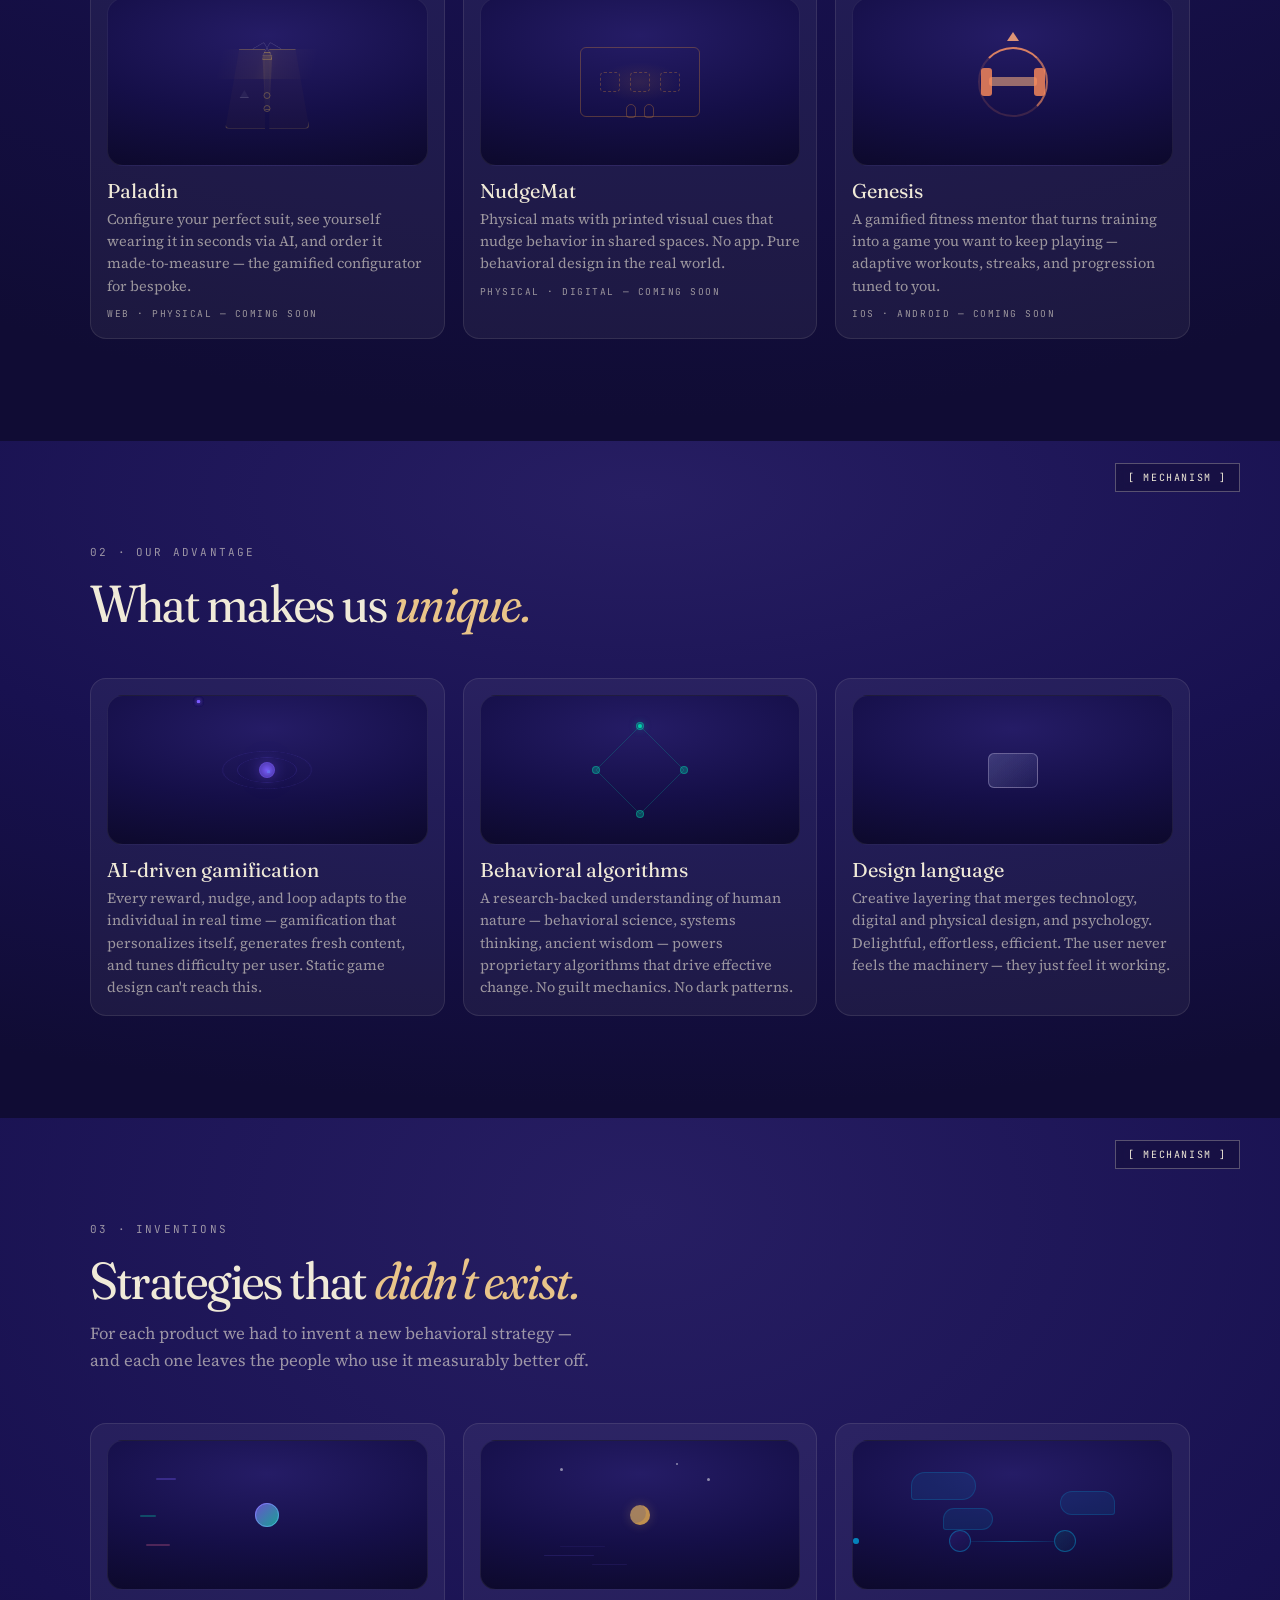
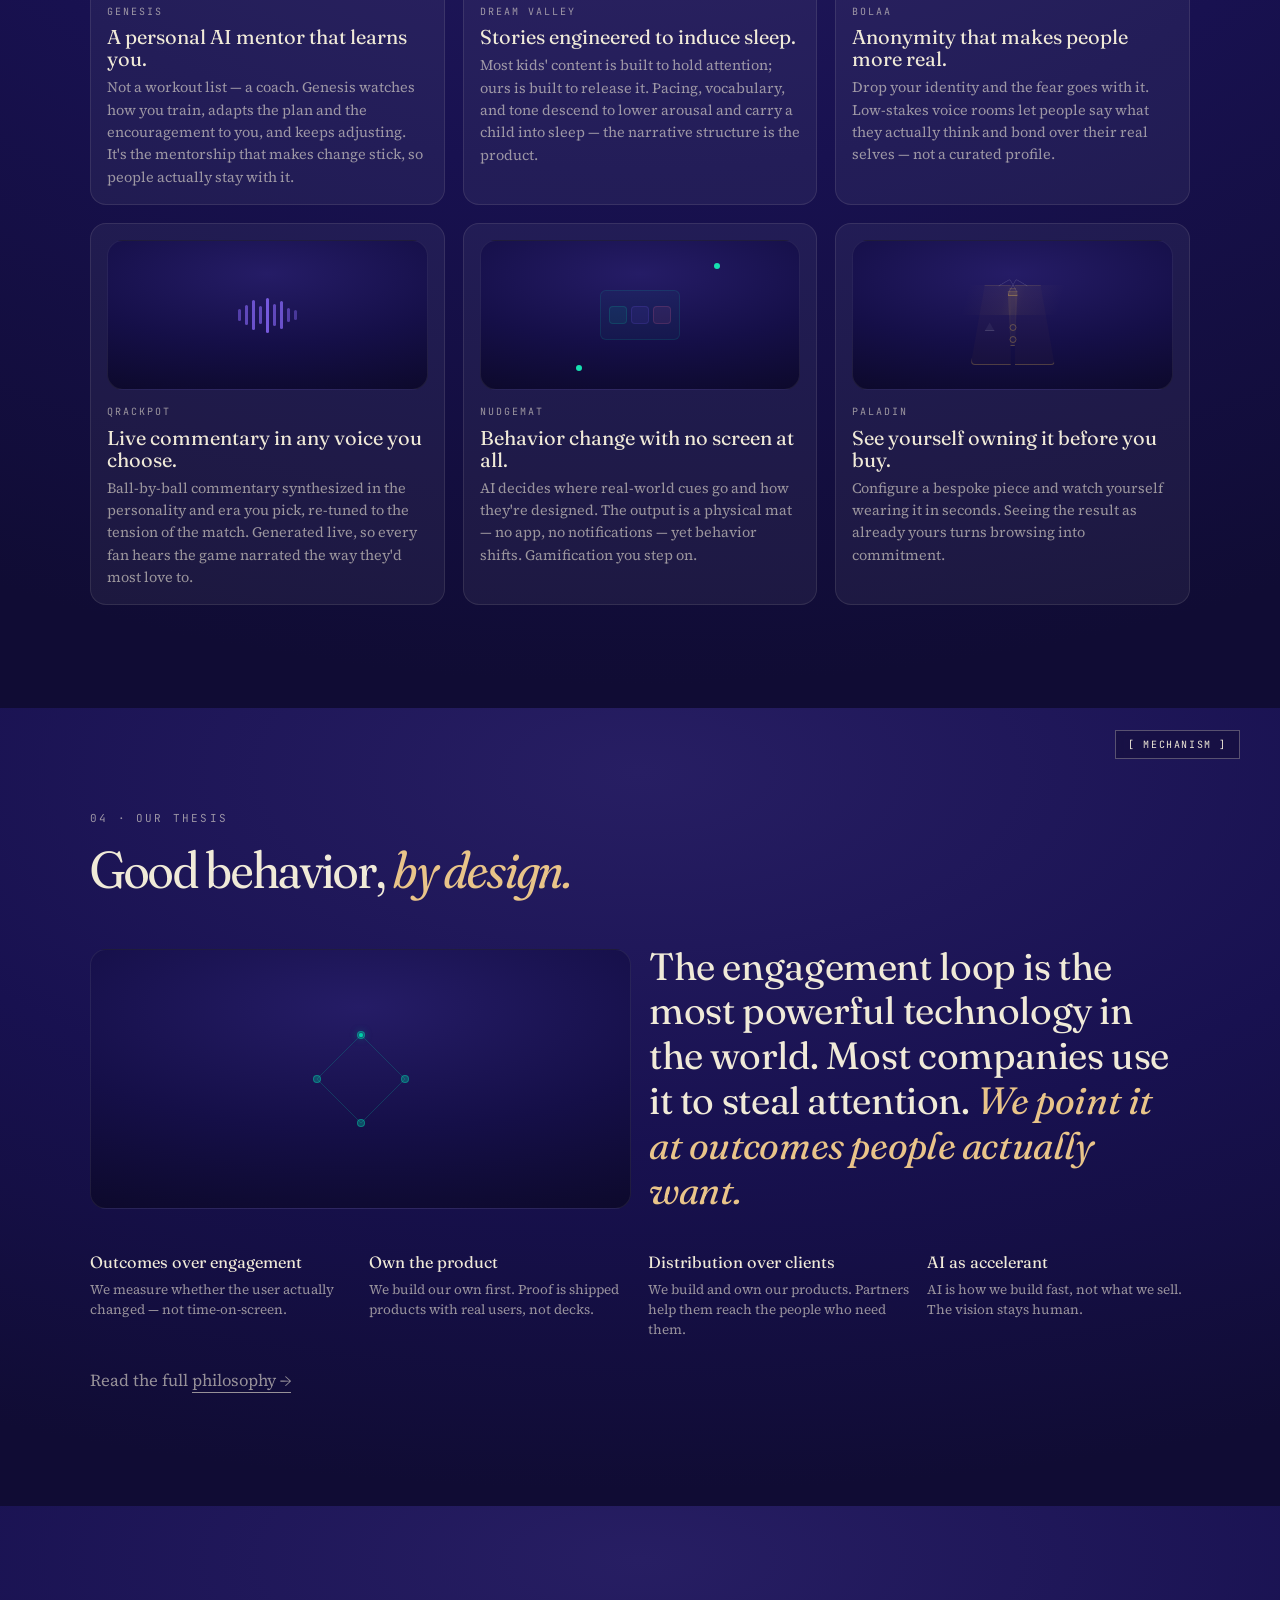
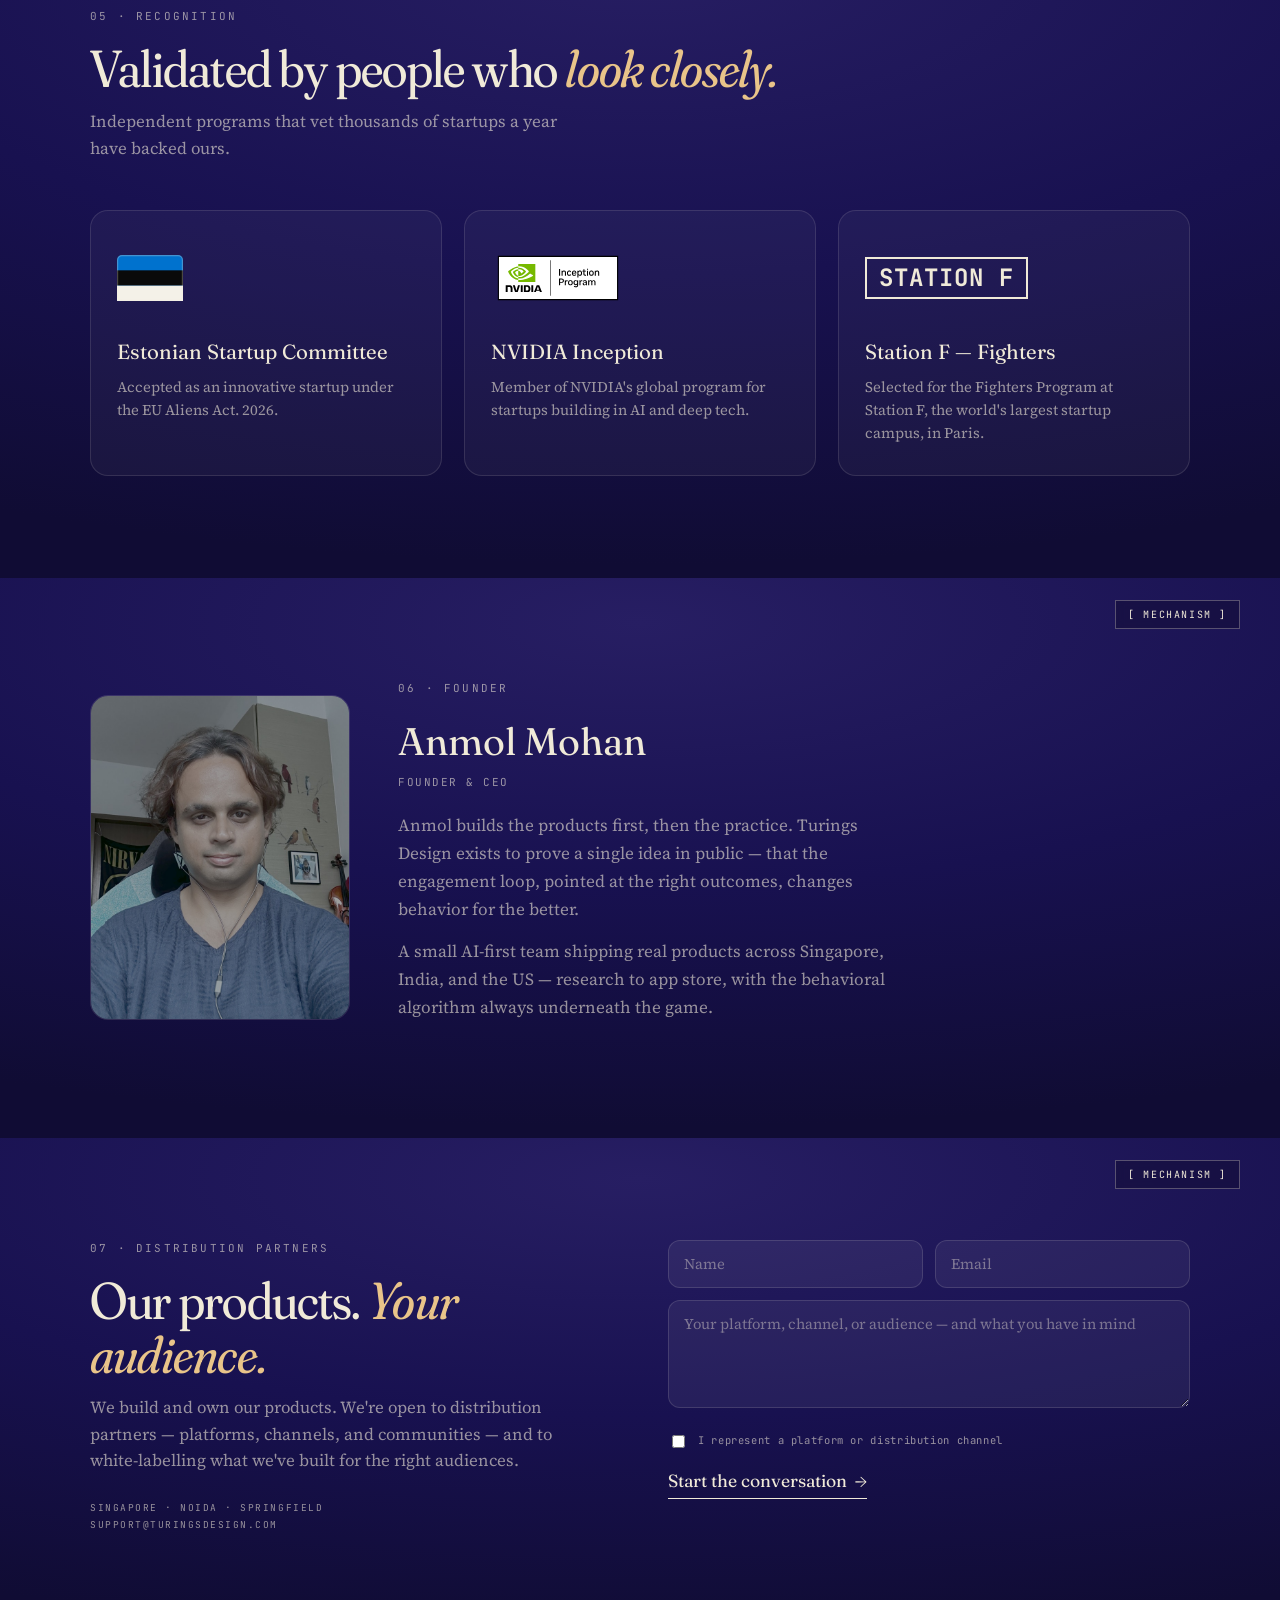
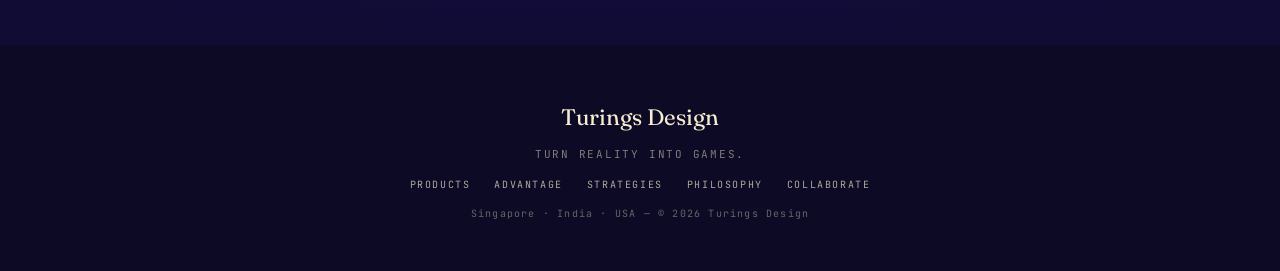
==== commit d3999c7e: "Replace site with new behavioral-game-studio build Restructured static site (assets/ layout): split " ====
--- a/index.html
+++ b/index.html
@@ -1,384 +1,161 @@
-<!DOCTYPE html>
+<!doctype html>
 <html lang="en">
 <head>
-  <meta charset="UTF-8">
-  <meta name="viewport" content="width=device-width, initial-scale=1.0">
-
-  <!-- Primary Meta Tags -->
-  <title>Turings Design — Product Studio | AI-Powered Gamification for Real-World Change</title>
-  <meta name="description" content="Turings Design is a product studio that turns everyday reality into games people want to play — driving behavioral changes that make users healthier, smarter, and happier over time. We build our own products and collaborate with visionary teams. Singapore, India & USA.">
-  <meta name="keywords" content="gamification product studio, AI gamification, behavioral change products, game mechanics behavior change, turn reality into game, habit formation apps, adaptive gamification, behavioral design studio, AI behavioral design, gamification for wellness education health">
-  <meta name="author" content="Turings Design">
-  <meta name="robots" content="index, follow, max-image-preview:large, max-snippet:-1, max-video-preview:-1">
-  <link rel="canonical" href="https://turingsdesign.com/">
-  <meta name="theme-color" content="#0a0a0f">
-  <link rel="icon" type="image/png" href="logo.png">
-  <link rel="apple-touch-icon" href="logo.png">
-
-  <!-- Open Graph / Facebook -->
-  <meta property="og:type" content="website">
-  <meta property="og:url" content="https://turingsdesign.com/">
-  <meta property="og:title" content="Turings Design — Product Studio | AI-Powered Gamification for Real-World Change">
-  <meta property="og:description" content="AI lets us design gamification strategies that adapt to every user in real time — turning everyday products into experiences people stick with, while the behavioral change happens underneath.">
-  <meta property="og:image" content="https://turingsdesign.com/og-image.png">
-  <meta property="og:image:width" content="1200">
-  <meta property="og:image:height" content="630">
-  <meta property="og:image:alt" content="Turings Design — Turn reality into the game.">
-  <meta property="og:site_name" content="Turings Design">
-  <meta property="og:locale" content="en_US">
-
-  <!-- Twitter Card -->
-  <meta name="twitter:card" content="summary_large_image">
-  <meta name="twitter:title" content="Turings Design — Product Studio | AI-Powered Gamification for Real-World Change">
-  <meta name="twitter:description" content="AI lets us design gamification strategies that adapt to every user in real time — turning everyday products into experiences people stick with, while the behavioral change happens underneath.">
-  <meta name="twitter:image" content="https://turingsdesign.com/og-image.png">
-  <meta name="twitter:image:alt" content="Turings Design — Turn reality into the game.">
-
-  <!-- Geo Tags for Local SEO -->
-  <meta name="geo.region" content="SG">
-  <meta name="geo.placename" content="Singapore">
-  <meta name="geo.position" content="1.2839;103.8491">
-  <meta name="ICBM" content="1.2839, 103.8491">
-
-  <!-- Structured Data: Organization -->
-  <script type="application/ld+json">
-  {
-    "@context": "https://schema.org",
-    "@type": "Organization",
-    "name": "Turings Design",
-    "url": "https://turingsdesign.com",
-    "logo": "https://turingsdesign.com/logo.png",
-    "description": "Product studio that uses AI-powered gamification to turn everyday reality into engaging experiences that drive lasting behavioral change.",
-    "founder": {
-      "@type": "Person",
-      "name": "Anmol Mohan",
-      "jobTitle": "Founder & CEO",
-      "url": "https://www.linkedin.com/in/anmol-mohan/"
-    },
-    "contactPoint": [
-      {
-        "@type": "ContactPoint",
-        "telephone": "+65-8862-7018",
-        "contactType": "sales",
-        "areaServed": ["SG", "IN", "US"],
-        "availableLanguage": "English"
-      }
-    ],
-    "email": "support@turingsdesign.com",
-    "sameAs": [
-      "https://www.linkedin.com/in/anmol-mohan/"
-    ],
-    "address": [
-      {
-        "@type": "PostalAddress",
-        "streetAddress": "531A, Upper Cross Street",
-        "addressLocality": "Singapore",
-        "addressCountry": "SG"
-      },
-      {
-        "@type": "PostalAddress",
-        "streetAddress": "Let's Connect Coworking, D-41, Sector-59",
-        "addressLocality": "Noida",
-        "addressCountry": "IN"
-      },
-      {
-        "@type": "PostalAddress",
-        "streetAddress": "2501 Chatham Rd STE R",
-        "addressLocality": "Springfield",
-        "addressRegion": "IL",
-        "postalCode": "62704",
-        "addressCountry": "US"
-      }
-    ],
-    "knowsAbout": [
-      "Gamification",
-      "Behavioral Design",
-      "Product Design",
-      "AI-Powered Products",
-      "Game Mechanics",
-      "Habit Formation",
-      "Mobile App Development",
-      "UX Design"
-    ]
-  }
-  </script>
-
-  <!-- Structured Data: WebSite (enables sitelinks search) -->
-  <script type="application/ld+json">
-  {
-    "@context": "https://schema.org",
-    "@type": "WebSite",
-    "name": "Turings Design",
-    "url": "https://turingsdesign.com",
-    "description": "Product studio that uses AI-powered gamification to turn everyday reality into engaging experiences that drive lasting behavioral change.",
-    "publisher": {
-      "@type": "Organization",
-      "name": "Turings Design"
-    }
-  }
-  </script>
-
-  <!-- Structured Data: LocalBusiness (for local search visibility) -->
-  <script type="application/ld+json">
-  {
-    "@context": "https://schema.org",
-    "@type": "ProfessionalService",
-    "name": "Turings Design",
-    "image": "https://turingsdesign.com/logo.png",
-    "url": "https://turingsdesign.com",
-    "telephone": "+65-8862-7018",
-    "email": "support@turingsdesign.com",
-    "description": "Product studio that uses AI-powered gamification to turn everyday reality into engaging experiences that drive lasting behavioral change. We build our own products and collaborate with visionary teams.",
-    "priceRange": "$$$",
-    "address": {
-      "@type": "PostalAddress",
-      "streetAddress": "531A, Upper Cross Street",
-      "addressLocality": "Singapore",
-      "addressCountry": "SG"
-    },
-    "geo": {
-      "@type": "GeoCoordinates",
-      "latitude": 1.2839,
-      "longitude": 103.8491
-    },
-    "areaServed": [
-      {"@type": "Country", "name": "Singapore"},
-      {"@type": "Country", "name": "India"},
-      {"@type": "Country", "name": "United States"}
-    ],
-    "serviceType": [
-      "Gamification Design",
-      "Behavioral Design",
-      "Product Design & Development",
-      "AI-Powered Product Development",
-      "UX Design",
-      "Mobile App Development"
-    ]
-  }
-  </script>
-
-  <!-- Structured Data: SoftwareApplication (for app portfolio) -->
-  <script type="application/ld+json">
-  [
-    {
-      "@context": "https://schema.org",
-      "@type": "MobileApplication",
-      "name": "Bolaa",
-      "operatingSystem": "iOS",
-      "applicationCategory": "SocialNetworkingApplication",
-      "description": "Anonymous voice-first social platform where real conversations happen through gamified formats like Antakshari, karaoke, and debate rooms.",
-      "url": "https://apps.apple.com/sg/app/bolaa/id6759188371",
-      "creator": {
-        "@type": "Organization",
-        "name": "Turings Design"
-      }
-    },
-    {
-      "@context": "https://schema.org",
-      "@type": "MobileApplication",
-      "name": "Dream Valley",
-      "operatingSystem": "Android",
-      "applicationCategory": "EntertainmentApplication",
-      "description": "AI-crafted bedtime stories that adapt to your child's mood, age, and imagination — turning screen time into a bonding ritual.",
-      "url": "https://play.google.com/store/apps/details?id=com.vervetogether.dreamvalley&hl=en",
-      "creator": {
-        "@type": "Organization",
-        "name": "Turings Design"
-      }
-    }
-  ]
-  </script>
-
-  <link rel="preconnect" href="https://fonts.googleapis.com">
-  <link rel="preconnect" href="https://fonts.gstatic.com" crossorigin>
-  <link href="https://fonts.googleapis.com/css2?family=Inter:wght@300;400;500;600;700;800;900&family=Space+Grotesk:wght@400;500;600;700&display=swap" rel="stylesheet">
-  <link rel="stylesheet" href="styles.css">
+<meta charset="utf-8">
+<title>Turings Design — behavioral game studio</title>
+<meta name="viewport" content="width=device-width, initial-scale=1">
+<meta name="description" content="Turings Design is a product studio that turns everyday reality into games people want to play — driving behavioral change that makes users healthier, smarter, and happier. Every gamified surface has a behavioral algorithm underneath.">
+<link rel="stylesheet" href="assets/site.css">
+<link rel="stylesheet" href="assets/sections.css?v=17">
+<link rel="stylesheet" href="assets/scenes.css?v=17">
 </head>
-<body>
-
-  <!-- Cursor follower -->
-  <div class="cursor-glow" id="cursorGlow"></div>
-
-  <!-- Navigation -->
-  <nav class="nav" id="nav">
-    <!-- Nav shimmer line -->
-    <div class="nav-shimmer-line"></div>
-    <div class="nav-inner">
-      <a href="#" class="nav-logo">
-        <img src="logo.png" alt="Turings Design" class="logo-mark-img nav-logo-spin">
-        <span class="logo-text">Turings Design</span>
-      </a>
-      <div class="nav-links" id="navLinks">
-        <a href="#about" class="nav-link">About</a>
-        <a href="#approach" class="nav-link">Approach</a>
-        <a href="#strategies" class="nav-link">Strategies</a>
-        <a href="#lab" class="nav-link">The Lab</a>
-        <a href="#recognition" class="nav-link">Recognition</a>
-        <a href="philosophy.html" class="nav-link">Philosophy</a>
-        <a href="#collaborate" class="nav-link nav-link--cta">Collaborate</a>
-      </div>
-      <button class="nav-toggle" id="navToggle" aria-label="Toggle menu">
-        <span></span><span></span><span></span>
-      </button>
-    </div>
-  </nav>
-
-  <main>
-
-  <!-- Hero Section -->
-  <section class="hero" id="hero">
-    <div class="hero-bg">
-      <div class="gradient-orb orb-1"></div>
-      <div class="gradient-orb orb-2"></div>
-      <div class="gradient-orb orb-3"></div>
-      <div class="grid-overlay"></div>
-    </div>
-    <!-- Hero canvas animation -->
-    <canvas id="heroCanvas" class="hero-canvas"></canvas>
-    <div class="hero-content">
-      <div class="hero-badge hero-anim">
-        <span class="badge-dot"></span>
-        Product Studio &times; AI-Powered Gamification
-      </div>
-      <h1 class="hero-title hero-anim">
-        <span class="title-line">Turn reality</span>
-        <span class="title-line title-gradient">into games.</span>
-      </h1>
-      <p class="hero-subtitle hero-anim">
-        AI lets us design gamification strategies that adapt to every user in real time — turning everyday products into experiences people stick with, while the behavioral change happens underneath.
-      </p>
-      <div class="hero-actions hero-anim">
-        <a href="#lab" class="btn btn-primary">
-          See What We Build
-          <svg width="20" height="20" viewBox="0 0 20 20" fill="none"><path d="M4 10h12m0 0l-4-4m4 4l-4 4" stroke="currentColor" stroke-width="1.5" stroke-linecap="round" stroke-linejoin="round"/></svg>
-        </a>
-        <a href="#collaborate" class="btn btn-secondary">Collaborate With Us</a>
-      </div>
-      <div class="hero-stats hero-anim">
-        <div class="stat">
-          <span class="stat-number" data-target="5">0</span>
-          <span class="stat-label">Products in the Lab</span>
-        </div>
-        <div class="stat-divider"></div>
-        <div class="stat">
-          <span class="stat-number" data-target="2">0</span>
-          <span class="stat-label">Live on App Stores</span>
-        </div>
-        <div class="stat-divider"></div>
-        <div class="stat">
-          <span class="stat-number" data-target="3">0</span>
-          <span class="stat-label">Global Studios</span>
-        </div>
-      </div>
-    </div>
-    <div class="scroll-indicator">
-      <div class="scroll-line"></div>
-    </div>
-  </section>
-
-  <!-- About Section -->
-  <section class="section section-about" id="about">
-    <div class="container">
-      <div class="section-header reveal">
-        <span class="section-tag">What We Do</span>
-        <h2 class="section-title">Three ways to <span class="text-gradient">work with us.</span></h2>
-      </div>
-      <div class="about-grid">
-        <div class="about-text reveal">
-          <p class="text-large">
-            We design AI-powered gamification systems that drive real behavioral change — for your product, as a new product, or beyond the screen entirely.
-          </p>
-        </div>
-        <div class="about-features">
-          <div class="feature-card reveal">
-            <div class="feature-scene scene-layers">
-              <!-- Existing app base -->
-              <div class="layers-base">
-                <div class="layers-base-bar"></div>
-                <div class="layers-base-content">
-                  <div class="layers-base-block lb-1"></div>
-                  <div class="layers-base-block lb-2"></div>
-                </div>
-              </div>
-              <!-- Gamification layers sliding on top -->
-              <div class="layers-overlay layer-1">
-                <svg class="layer-ring" viewBox="0 0 28 28" width="28" height="28">
-                  <circle cx="14" cy="14" r="10" fill="none" stroke="var(--accent-1)" stroke-width="2" stroke-dasharray="63" stroke-dashoffset="63" stroke-linecap="round" transform="rotate(-90 14 14)"/>
-                </svg>
-              </div>
-              <div class="layers-overlay layer-2">
-                <div class="layer-pip"></div>
-              </div>
-              <div class="layers-overlay layer-3">
-                <div class="layer-bar-mini"></div>
-              </div>
-            </div>
-            <h3>Gamification Layers for Existing Products</h3>
-            <p>Your product works, but users don't stick. We design AI-powered gamification layers that plug into what you've already built — adaptive reward systems, behavioral loops, and engagement mechanics that drive retention and long-term behavior change.</p>
-          </div>
-          <div class="feature-card reveal">
-            <div class="feature-scene scene-scratch">
-              <!-- 4 blocks assemble into a phone screen -->
-              <div class="scratch-assembly">
-                <div class="scratch-piece sp-1"></div>
-                <div class="scratch-piece sp-2"></div>
-                <div class="scratch-piece sp-3"></div>
-                <div class="scratch-piece sp-4"></div>
-                <div class="scratch-screen">
-                  <div class="scratch-screen-glow"></div>
-                  <svg class="scratch-progress-arc" viewBox="0 0 20 20" width="14" height="14">
-                    <circle cx="10" cy="10" r="7" fill="none" stroke="rgba(124,92,255,0.15)" stroke-width="2"/>
-                    <circle class="scratch-arc-fill" cx="10" cy="10" r="7" fill="none" stroke="rgba(124,92,255,0.7)" stroke-width="2" stroke-linecap="round" stroke-dasharray="44" stroke-dashoffset="44" transform="rotate(-90 10 10)"/>
-                  </svg>
-                </div>
-              </div>
-            </div>
-            <h3>Gamified Products from Scratch</h3>
-            <p>An idea that needs gamification at its core, not bolted on. We design and build complete products — from behavioral research to app store — where the game mechanics and the intended outcome are inseparable. AI accelerates every stage.</p>
-          </div>
-          <div class="feature-card reveal">
-            <div class="feature-scene scene-physical">
-              <!-- Physical suit silhouette -->
-              <div class="suit-silhouette">
-                <svg class="suit-svg" viewBox="0 0 40 60" width="40" height="60">
-                  <path d="M20 4 C20 4 14 6 12 10 L10 20 L8 26 L14 24 L14 52 L18 56 L22 56 L26 52 L26 24 L32 26 L30 20 L28 10 C26 6 20 4 20 4Z" fill="rgba(124,92,255,0.08)" stroke="rgba(124,92,255,0.25)" stroke-width="0.8"/>
-                  <line x1="20" y1="10" x2="20" y2="40" stroke="rgba(124,92,255,0.12)" stroke-width="0.5"/>
-                  <circle cx="20" cy="10" r="1" fill="rgba(124,92,255,0.3)"/>
-                  <circle cx="20" cy="16" r="1" fill="rgba(124,92,255,0.3)"/>
-                  <circle cx="20" cy="22" r="1" fill="rgba(124,92,255,0.3)"/>
-                </svg>
-                <!-- Digital measurement lines -->
-                <div class="suit-measure sm-1"></div>
-                <div class="suit-measure sm-2"></div>
-                <div class="suit-measure sm-3"></div>
-                <!-- AR scan sweep -->
-                <div class="suit-scan"></div>
-              </div>
-              <!-- Digital nudge output -->
-              <div class="suit-output">
-                <div class="suit-data sd-1"></div>
-                <div class="suit-data sd-2"></div>
-                <div class="suit-dot-confirm"></div>
-              </div>
-            </div>
-            <h3>Physical + Digital Gamification</h3>
-            <p>Not everything lives on a screen. We design gamification strategies that bridge physical products and digital experiences — visual cues on physical surfaces, AI-generated behavioral nudges, and hybrid systems where the real world is the game board.</p>
-          </div>
-        </div>
-      </div>
-    </div>
-  </section>
-
-  <!-- What Makes Us Different -->
-  <section class="section section-approach" id="approach">
-    <div class="container">
-      <div class="section-header reveal">
-        <span class="section-tag">What Makes Us Different</span>
-        <h2 class="section-title">Three things nobody <span class="text-gradient">else has.</span></h2>
-      </div>
-      <div class="approach-grid">
-        <div class="approach-card reveal">
-          <div class="approach-scene approach-scene-ai">
+<body data-screen-label="turings">
+
+<nav class="mark" aria-label="primary">
+  <a class="home" href="#top">Turings</a>
+  <span class="sep"></span>
+  <a href="#products">Products</a>
+  <a href="#approach">Advantage</a>
+  <a href="#strategies">Strategies</a>
+  <a href="philosophy.html">Philosophy</a>
+  <a href="#collaborate">Collaborate</a>
+</nav>
+<button class="exit" aria-label="Back to top">↑ top</button>
+
+<!-- ===================== 1 · HERO ===================== -->
+<section class="layer-sec hero-sec" id="top" data-face="play" data-screen-label="hero">
+  <button class="flip-chip" aria-label="Toggle play / mechanism">[ mechanism ]</button>
+  <div class="pl-face">
+    <canvas class="scene" data-figs="figure,gamepad,die,knight,brain,heart" data-palette="neon" data-flow="cycle" data-anchor="right" data-cyc="3000" aria-hidden="true"></canvas>
+    <div class="hero-seq" aria-hidden="true"><i></i><i></i><i></i><i></i><i></i><i></i></div>
+    <div class="hero-copy">
+      <p class="hero-pn">Turings Design — behavioral game studio</p>
+      <h1 class="hero-h1">Turn reality<br><em>into games.</em></h1>
+      <div class="hero-stats">
+        <span><b>06</b> products in the lab</span>
+        <span><b>02</b> live on app stores</span>
+        <span><b>03</b> global studios</span>
+      </div>
+    </div>
+    <div class="hero-scroll" aria-hidden="true"></div>
+  </div>
+  <div class="mc-face">
+      <svg class="blueprint" viewBox="0 0 680 340" aria-hidden="true"><defs><marker id="ah0" viewBox="0 0 10 10" refX="8" refY="5" markerWidth="7" markerHeight="7" orient="auto-start-reverse"><path d="M0 1L8 5L0 9" fill="none" stroke="currentColor" stroke-width="1.1"/></marker><marker id="al0" viewBox="0 0 10 10" refX="8" refY="5" markerWidth="7" markerHeight="7" orient="auto-start-reverse"><path d="M0 1L8 5L0 9" fill="none" stroke="#b0421f" stroke-width="1.3"/></marker></defs>
+<g class="bp-line">
+<path d="M214 96 C272 62 328 62 386 96" marker-end="url(#ah0)"/>
+<path d="M408 116 C442 150 442 178 408 212" marker-end="url(#ah0)"/>
+<path d="M386 232 C328 266 272 266 214 232" marker-end="url(#ah0)"/>
+<path d="M192 212 C158 178 158 150 192 116" marker-end="url(#ah0)"/></g>
+<circle class="bp-node" cx="200" cy="104" r="27"/><circle class="bp-node" cx="400" cy="104" r="27"/>
+<circle class="bp-node" cx="400" cy="224" r="27"/><circle class="bp-node" cx="200" cy="224" r="27"/>
+<text class="bp-ts" x="200" y="62" text-anchor="middle">FRICTION</text><text class="bp-t" x="200" y="108" text-anchor="middle">trigger</text>
+<text class="bp-ts" x="400" y="62" text-anchor="middle">LOW-COST STEP</text><text class="bp-t" x="400" y="108" text-anchor="middle">action</text>
+<text class="bp-t" x="400" y="228" text-anchor="middle">reward</text><text class="bp-ts" x="400" y="266" text-anchor="middle">VARIABLE</text>
+<text class="bp-t" x="200" y="228" text-anchor="middle">invest</text><text class="bp-ts" x="300" y="167" text-anchor="middle">behavioral loop</text>
+<path class="bp-livestroke" d="M428 224 H556" marker-end="url(#al0)"/>
+<rect x="556" y="206" width="106" height="38" fill="none" stroke="#b0421f" stroke-width="1.2"/>
+<text class="bp-t bp-live" x="609" y="222" text-anchor="middle">Δ behavior</text><text class="bp-t bp-live" x="609" y="235" text-anchor="middle">= [ __ ]</text>
+<text class="bp-title" x="20" y="324">FIG.00 · MASTER BEHAVIORAL LOOP</text></svg>
+    </div>
+</section>
+
+<!-- ===================== 2 · OUR PRODUCTS ===================== -->
+<section class="layer-sec lab" id="products" data-face="play" data-screen-label="products">
+  <button class="flip-chip">[ mechanism ]</button>
+  <div class="wrapc">
+    <div class="pl-face">
+      <div class="sec-head"><p class="sec-eyebrow">01 · our products</p><h2 class="sec-title">Products from <em>our studio.</em></h2><p class="sec-sub">We build our own products to prove the thesis: mechanics aimed at the right outcomes change behavior at scale.</p></div>
+      <div class="grid g-3">
+        <article class="card"><div class="scene-stage"><div class="work-card-visual work-visual-dream">
+            <div class="twinkle-star ts-1"></div>
+            <div class="twinkle-star ts-2"></div>
+            <div class="twinkle-star ts-3"></div>
+            <div class="twinkle-star ts-4"></div>
+            <div class="twinkle-star ts-5"></div>
+            <div class="twinkle-star ts-6"></div>
+            <div class="dream-moon"></div>
+            <div class="shooting-star"></div>
+            <div class="dream-book">
+              <div class="book-page page-left"></div>
+              <div class="book-page page-right"></div>
+              <div class="book-spine"></div>
+            </div>
+          </div></div><h3>Dream Valley</h3><p>AI-crafted bedtime stories that adapt to your child's mood, age, and imagination — turning screen time into a bonding ritual.</p><p class="platforms">iOS · Android · Web</p></article>
+        <article class="card"><div class="scene-stage"><div class="work-card-visual work-visual-sportscomm">
+            <div class="sc-field"></div>
+            <div class="sc-goal"></div>
+            <div class="sc-ball"></div>
+            <div class="sc-trail sc-trail-1"></div>
+            <div class="sc-trail sc-trail-2"></div>
+            <div class="sc-trail sc-trail-3"></div>
+            <div class="sc-score"></div>
+            <div class="wave-bar wb-1"></div>
+            <div class="wave-bar wb-2"></div>
+            <div class="wave-bar wb-3"></div>
+            <div class="wave-bar wb-4"></div>
+            <div class="wave-bar wb-5"></div>
+            <div class="sc-mic"></div>
+          </div></div><h3>Qrackpot</h3><p>Real-time cricket commentary in a personality of your choosing. The match plays; someone you'd actually want there fills the room.</p><p class="platforms">iOS · Android · TV</p></article>
+        <article class="card"><div class="scene-stage"><div class="work-card-visual work-visual-bolaa">
+            <div class="chat-bubble cb-left cb-1"></div>
+            <div class="chat-bubble cb-right cb-2"></div>
+            <div class="chat-bubble cb-left cb-3"></div>
+            <div class="debate-person dp-1"></div>
+            <div class="debate-person dp-2"></div>
+            <div class="debate-connect"></div>
+            <div class="debate-pulse pulse-1"></div>
+            <div class="debate-pulse pulse-2"></div>
+          </div></div><h3>Bolaa</h3><p>Anonymous voice-first social. Antakshari battles, karaoke, and debate rooms that turn strangers into communities — without the toxicity of text.</p><p class="platforms">iOS · Android</p></article>
+        <article class="card"><div class="scene-stage"><div class="work-card-visual work-visual-paladin">
+            <div class="formal-lapel formal-lapel-l"></div>
+            <div class="formal-lapel formal-lapel-r"></div>
+            <div class="formal-collar formal-collar-l"></div>
+            <div class="formal-collar formal-collar-r"></div>
+            <div class="formal-tie"></div>
+            <div class="formal-tie-knot"></div>
+            <div class="formal-pocket"></div>
+            <div class="formal-btn formal-btn-1"></div>
+            <div class="formal-btn formal-btn-2"></div>
+            <div class="formal-shimmer"></div>
+          </div></div><h3>Paladin</h3><p>Configure your perfect suit, see yourself wearing it in seconds via AI, and order it made-to-measure — the gamified configurator for bespoke.</p><p class="platforms">Web · Physical — coming soon</p></article>
+        <article class="card"><div class="scene-stage"><div class="work-card-visual work-visual-nudgemat">
+            <div class="mat-outline"></div>
+            <div class="mat-guide mg-1"></div>
+            <div class="mat-guide mg-2"></div>
+            <div class="mat-guide mg-3"></div>
+            <div class="mat-footprint fp-left"></div>
+            <div class="mat-footprint fp-right"></div>
+            <div class="mat-glow"></div>
+          </div></div><h3>NudgeMat</h3><p>Physical mats with printed visual cues that nudge behavior in shared spaces. No app. Pure behavioral design in the real world.</p><p class="platforms">Physical · Digital — coming soon</p></article>
+        <article class="card"><div class="scene-stage"><div class="scene-genesis"><div class="gen-ring"></div><div class="gen-bar"></div><div class="gen-plate gen-plate-l"></div><div class="gen-plate gen-plate-r"></div><div class="gen-spark"></div></div></div><h3>Genesis</h3><p>A gamified fitness mentor that turns training into a game you want to keep playing — adaptive workouts, streaks, and progression tuned to you.</p><p class="platforms">iOS · Android — coming soon</p></article>
+      </div>
+    </div>
+    <div class="mc-face">
+      <svg class="blueprint" viewBox="0 0 680 300" aria-hidden="true"><defs><marker id="ah1" viewBox="0 0 10 10" refX="8" refY="5" markerWidth="7" markerHeight="7" orient="auto-start-reverse"><path d="M0 1L8 5L0 9" fill="none" stroke="currentColor" stroke-width="1.1"/></marker><marker id="al1" viewBox="0 0 10 10" refX="8" refY="5" markerWidth="7" markerHeight="7" orient="auto-start-reverse"><path d="M0 1L8 5L0 9" fill="none" stroke="#b0421f" stroke-width="1.3"/></marker></defs>
+<g class="bp-line">
+<rect class="bp-node" x="36" y="104" width="120" height="56"/><rect class="bp-node" x="208" y="104" width="120" height="56"/>
+<rect class="bp-node" x="380" y="104" width="120" height="56"/><rect class="bp-node" x="552" y="104" width="92" height="56"/>
+<line x1="156" y1="132" x2="208" y2="132" marker-end="url(#ah1)"/><line x1="328" y1="132" x2="380" y2="132" marker-end="url(#ah1)"/>
+<line x1="500" y1="132" x2="552" y2="132" marker-end="url(#ah1)"/>
+<path d="M598 160 C598 232 268 232 268 162" marker-end="url(#ah1)"/></g>
+<text class="bp-ts" x="96" y="96" text-anchor="middle">BEHAVIORAL LEVER</text>
+<text class="bp-t" x="96" y="136" text-anchor="middle">insight</text><text class="bp-t" x="268" y="136" text-anchor="middle">loop</text>
+<text class="bp-t" x="440" y="136" text-anchor="middle">ship</text><text class="bp-t" x="598" y="136" text-anchor="middle">audit</text>
+<text class="bp-ts" x="433" y="248" text-anchor="middle">RE-WEIGHT ON OUTCOME</text>
+<text class="bp-t bp-live" x="598" y="186" text-anchor="middle">Δ = [ __ ]</text>
+<text class="bp-title" x="20" y="284">FIG.01 · STUDIO PIPELINE</text></svg>
+    </div>
+  </div>
+</section>
+
+<!-- ===================== 3 · OUR ADVANTAGE ===================== -->
+<section class="layer-sec" id="approach" data-face="play" data-screen-label="advantage">
+  <button class="flip-chip">[ mechanism ]</button>
+  <div class="wrapc">
+    <div class="pl-face">
+      <div class="sec-head"><p class="sec-eyebrow">02 · our advantage</p><h2 class="sec-title">What makes us <em>unique.</em></h2></div>
+      <div class="grid g-3">
+        <article class="card"><div class="scene-stage"><div class="approach-scene approach-scene-ai">
             <!-- AI engine: core orb, orbital rings, particles spiraling in/out -->
             <div class="ai-engine">
               <div class="ai-core"></div>
@@ -394,12 +171,8 @@
               <div class="ai-particle-out apout-2"></div>
               <div class="ai-particle-out apout-3"></div>
             </div>
-          </div>
-          <h3>AI-First Approach</h3>
-          <p>AI gives us an infinite canvas &mdash; to diagnose behavioral patterns, generate adaptive content, modulate voice in real-time, and ship full products in 14 days. AI isn't a feature we add. It's how we think, build, and iterate.</p>
-        </div>
-        <div class="approach-card reveal">
-          <div class="approach-scene approach-scene-behavioral">
+          </div></div><h3>AI-driven gamification</h3><p>Every reward, nudge, and loop adapts to the individual in real time — gamification that personalizes itself, generates fresh content, and tunes difficulty per user. Static game design can't reach this.</p></article>
+        <article class="card"><div class="scene-stage"><div class="approach-scene approach-scene-behavioral">
             <!-- Circuit of interconnected nodes with traveling signals -->
             <div class="behav-circuit">
               <div class="behav-node bn-top"></div>
@@ -407,20 +180,16 @@
               <div class="behav-node bn-bottom"></div>
               <div class="behav-node bn-left"></div>
               <svg class="behav-paths" viewBox="0 0 120 120" width="120" height="120">
-                <line x1="60" y1="16" x2="104" y2="60" stroke="rgba(0,212,170,0.2)" stroke-width="1"/>
-                <line x1="104" y1="60" x2="60" y2="104" stroke="rgba(0,212,170,0.2)" stroke-width="1"/>
-                <line x1="60" y1="104" x2="16" y2="60" stroke="rgba(0,212,170,0.2)" stroke-width="1"/>
-                <line x1="16" y1="60" x2="60" y2="16" stroke="rgba(0,212,170,0.2)" stroke-width="1"/>
+                <line x1="60" y1="16" x2="104" y2="60" stroke="rgba(0,212,170,0.2)" stroke-width="1"></line>
+                <line x1="104" y1="60" x2="60" y2="104" stroke="rgba(0,212,170,0.2)" stroke-width="1"></line>
+                <line x1="60" y1="104" x2="16" y2="60" stroke="rgba(0,212,170,0.2)" stroke-width="1"></line>
+                <line x1="16" y1="60" x2="60" y2="16" stroke="rgba(0,212,170,0.2)" stroke-width="1"></line>
               </svg>
               <div class="behav-signal bs-1"></div>
               <div class="behav-signal bs-2"></div>
             </div>
-          </div>
-          <h3>Behavioral Algorithms</h3>
-          <p>Research-backed understanding of human nature &mdash; behavioral science, systems thinking, ancient wisdom &mdash; powers proprietary algorithms that deliver effective behavioral change. No guilt mechanics. No dark patterns.</p>
-        </div>
-        <div class="approach-card reveal">
-          <div class="approach-scene approach-scene-design">
+          </div></div><h3>Behavioral algorithms</h3><p>A research-backed understanding of human nature — behavioral science, systems thinking, ancient wisdom — powers proprietary algorithms that drive effective change. No guilt mechanics. No dark patterns.</p></article>
+        <article class="card"><div class="scene-stage"><div class="approach-scene approach-scene-design">
             <!-- Three translucent layers aligning and glowing -->
             <div class="design-stack">
               <div class="design-pane dp-1"></div>
@@ -428,78 +197,59 @@
               <div class="design-pane dp-3"></div>
               <div class="design-unity-glow"></div>
             </div>
-          </div>
-          <h3>Design Language</h3>
-          <p>Creative layering that seamlessly merges technology, digital and physical design, and psychology. Experiences that are delightful, effortless, and efficient. The user never feels the machinery &mdash; they just feel it working.</p>
-        </div>
-      </div>
-    </div>
-  </section>
-
-  <!-- Strategies Section -->
-  <section class="section section-strategies" id="strategies">
-    <div class="container">
-      <div class="section-header reveal">
-        <span class="section-tag">AI &times; Gamification</span>
-        <h2 class="section-title">Strategies that didn't exist <span class="text-gradient">earlier.</span></h2>
-        <p class="section-subtitle">AI lets us design gamification that adapts, personalizes, and evolves in real time.</p>
-      </div>
-      <div class="strategies-grid">
-
-        <div class="strategy-card reveal">
-          <div class="strategy-scene scene-mentor">
+          </div></div><h3>Design language</h3><p>Creative layering that merges technology, digital and physical design, and psychology. Delightful, effortless, efficient. The user never feels the machinery — they just feel it working.</p></article>
+      </div>
+    </div>
+    <div class="mc-face">
+      <svg class="blueprint" viewBox="0 0 680 300" aria-hidden="true"><defs><marker id="ah2" viewBox="0 0 10 10" refX="8" refY="5" markerWidth="7" markerHeight="7" orient="auto-start-reverse"><path d="M0 1L8 5L0 9" fill="none" stroke="currentColor" stroke-width="1.1"/></marker><marker id="al2" viewBox="0 0 10 10" refX="8" refY="5" markerWidth="7" markerHeight="7" orient="auto-start-reverse"><path d="M0 1L8 5L0 9" fill="none" stroke="#b0421f" stroke-width="1.3"/></marker></defs>
+<g class="bp-line">
+<rect class="bp-node" x="36" y="56" width="174" height="46"/><rect class="bp-node" x="36" y="128" width="174" height="46"/><rect class="bp-node" x="36" y="200" width="174" height="46"/>
+<circle class="bp-node" cx="362" cy="151" r="34"/><rect class="bp-node" x="500" y="121" width="146" height="60"/>
+<path d="M210 79 C300 79 300 132 328 145" marker-end="url(#ah2)"/><path d="M210 151 H328" marker-end="url(#ah2)"/>
+<path d="M210 223 C300 223 300 170 328 157" marker-end="url(#ah2)"/><line x1="396" y1="151" x2="500" y2="151" marker-end="url(#ah2)"/></g>
+<text class="bp-t" x="123" y="83" text-anchor="middle">AI engine</text><text class="bp-t" x="123" y="155" text-anchor="middle">behavioral model</text>
+<text class="bp-t" x="123" y="227" text-anchor="middle">design layer</text><text class="bp-ts" x="362" y="155" text-anchor="middle">COMPOSE</text>
+<text class="bp-t" x="573" y="155" text-anchor="middle">product</text>
+<text class="bp-title" x="20" y="284">FIG.02 · CAPABILITY STACK</text></svg>
+    </div>
+  </div>
+</section>
+
+<!-- ===================== 4 · STRATEGIES ===================== -->
+<section class="layer-sec" id="strategies" data-face="play" data-screen-label="strategies">
+  <button class="flip-chip">[ mechanism ]</button>
+  <div class="wrapc">
+    <div class="pl-face">
+      <div class="sec-head"><p class="sec-eyebrow">03 · inventions</p><h2 class="sec-title">Strategies that <em>didn't exist.</em></h2><p class="sec-sub">For each product we had to invent a new behavioral strategy — and each one leaves the people who use it measurably better off.</p></div>
+      <div class="grid g-3">
+        <article class="card"><div class="scene-stage"><div class="strategy-scene scene-mentor">
             <div class="mentor-avatar"></div>
             <div class="mentor-pulse"></div>
             <div class="mentor-data md-1"></div>
             <div class="mentor-data md-2"></div>
             <div class="mentor-data md-3"></div>
-            <div class="mentor-nudge">&#x2192;</div>
-          </div>
-          <h3 class="strategy-name">AI Mentor</h3>
-          <p class="strategy-hook">A coach that learns you.</p>
-          <p class="strategy-body">An AI companion that observes your behavior patterns, learns your triggers, and adapts its guidance in real time. Every user gets a mentor shaped by their own data — something no static content library could ever deliver.</p>
-        </div>
-
-        <div class="strategy-card reveal">
-          <div class="strategy-scene scene-mood">
-            <div class="mood-book">
-              <div class="mood-page mp-1"></div>
-              <div class="mood-page mp-2"></div>
-              <div class="mood-page mp-3"></div>
-            </div>
-            <div class="mood-indicator"></div>
-            <div class="mood-wave mw-1"></div>
-            <div class="mood-wave mw-2"></div>
-          </div>
-          <h3 class="strategy-name">Mood-Adaptive Content</h3>
-          <p class="strategy-hook">Stories that read the room.</p>
-          <p class="strategy-body">AI reads a child's energy level at bedtime and generates a story calibrated to bring them down — pacing, vocabulary, tone, and narrative arc all adjust on the fly. A different story every night, tuned to that exact moment.</p>
-        </div>
-
-        <div class="strategy-card reveal">
-          <div class="strategy-scene scene-invest">
-            <div class="invest-chart">
-              <svg viewBox="0 0 120 50" width="120" height="50" class="invest-svg">
-                <path class="invest-line" d="M0,45 C20,42 30,38 45,30 S70,15 90,10 S110,5 120,2" fill="none" stroke="var(--accent-2)" stroke-width="1.5" stroke-linecap="round"/>
-                <path class="invest-fill" d="M0,45 C20,42 30,38 45,30 S70,15 90,10 S110,5 120,2 L120,50 L0,50 Z" fill="url(#investGrad)"/>
-                <defs>
-                  <linearGradient id="investGrad" x1="0" y1="0" x2="0" y2="1">
-                    <stop offset="0%" stop-color="rgba(0,212,170,0.2)"/>
-                    <stop offset="100%" stop-color="rgba(0,212,170,0)"/>
-                  </linearGradient>
-                </defs>
-              </svg>
-              <div class="invest-dot"></div>
-            </div>
-            <div class="invest-plus">+12%</div>
-          </div>
-          <h3 class="strategy-name">Health as Investment</h3>
-          <p class="strategy-hook">Your wellness has compound interest.</p>
-          <p class="strategy-body">AI models each user's wellness trajectory like a financial portfolio. Sessions compound. Consistency pays returns. The app predicts where you'll be in 90 days and adjusts difficulty to keep you in your growth zone.</p>
-        </div>
-
-        <div class="strategy-card reveal">
-          <div class="strategy-scene scene-voice">
+            <div class="mentor-nudge">→</div>
+          </div></div><p class="ceyebrow">Genesis</p><h3>A personal AI mentor that learns you.</h3><p>Not a workout list — a coach. Genesis watches how you train, adapts the plan and the encouragement to you, and keeps adjusting. It's the mentorship that makes change stick, so people actually stay with it.</p></article>
+        <article class="card"><div class="scene-stage"><div class="strategy-scene scene-sleep">
+            <div class="sleep-moon"></div>
+            <div class="sleep-star ss-1"></div>
+            <div class="sleep-star ss-2"></div>
+            <div class="sleep-star ss-3"></div>
+            <div class="sleep-wave sw-1"></div>
+            <div class="sleep-wave sw-2"></div>
+            <div class="sleep-wave sw-3"></div>
+          </div></div><p class="ceyebrow">Dream Valley</p><h3>Stories engineered to induce sleep.</h3><p>Most kids' content is built to hold attention; ours is built to release it. Pacing, vocabulary, and tone descend to lower arousal and carry a child into sleep — the narrative structure is the product.</p></article>
+        <article class="card"><div class="scene-stage"><div class="work-card-visual work-visual-bolaa">
+            <div class="chat-bubble cb-left cb-1"></div>
+            <div class="chat-bubble cb-right cb-2"></div>
+            <div class="chat-bubble cb-left cb-3"></div>
+            <div class="debate-person dp-1"></div>
+            <div class="debate-person dp-2"></div>
+            <div class="debate-connect"></div>
+            <div class="debate-pulse pulse-1"></div>
+            <div class="debate-pulse pulse-2"></div>
+          </div></div><p class="ceyebrow">Bolaa</p><h3>Anonymity that makes people more real.</h3><p>Drop your identity and the fear goes with it. Low-stakes voice rooms let people say what they actually think and bond over their real selves — not a curated profile.</p></article>
+        <article class="card"><div class="scene-stage"><div class="strategy-scene scene-voice">
             <div class="voice-bar vb-1"></div>
             <div class="voice-bar vb-2"></div>
             <div class="voice-bar vb-3"></div>
@@ -510,29 +260,8 @@
             <div class="voice-bar vb-8"></div>
             <div class="voice-bar vb-9"></div>
             <div class="voice-score">98</div>
-          </div>
-          <h3 class="strategy-name">Voice-First Social Mechanics</h3>
-          <p class="strategy-hook">Your voice is the game.</p>
-          <p class="strategy-body">AI scores your pitch in real-time singing battles, synthesizes full musical accompaniment on the fly, and moderates live debate rooms. The AI turns voice itself into a game mechanic — something impossible with pre-recorded tracks and static formats.</p>
-        </div>
-
-        <div class="strategy-card reveal">
-          <div class="strategy-scene scene-sleep">
-            <div class="sleep-moon"></div>
-            <div class="sleep-star ss-1"></div>
-            <div class="sleep-star ss-2"></div>
-            <div class="sleep-star ss-3"></div>
-            <div class="sleep-wave sw-1"></div>
-            <div class="sleep-wave sw-2"></div>
-            <div class="sleep-wave sw-3"></div>
-          </div>
-          <h3 class="strategy-name">Personalized Sleep Protocols</h3>
-          <p class="strategy-hook">A bedtime ritual that designs itself.</p>
-          <p class="strategy-body">AI tracks which story themes, narrator tones, and pacing lead to faster sleep for a specific child. Over weeks, it assembles a personalized protocol — and keeps refining it as the child grows. No parent could build this manually.</p>
-        </div>
-
-        <div class="strategy-card reveal">
-          <div class="strategy-scene scene-nudge">
+          </div></div><p class="ceyebrow">Qrackpot</p><h3>Live commentary in any voice you choose.</h3><p>Ball-by-ball commentary synthesized in the personality and era you pick, re-tuned to the tension of the match. Generated live, so every fan hears the game narrated the way they'd most love to.</p></article>
+        <article class="card"><div class="scene-stage"><div class="strategy-scene scene-nudge">
             <div class="nudge-mat">
               <div class="nudge-zone nz-1"></div>
               <div class="nudge-zone nz-2"></div>
@@ -540,200 +269,8 @@
             </div>
             <div class="nudge-pulse np-1"></div>
             <div class="nudge-pulse np-2"></div>
-          </div>
-          <h3 class="strategy-name">Behavioral Nudges Without Screens</h3>
-          <p class="strategy-hook">Gamification you can step on.</p>
-          <p class="strategy-body">AI analyzes household behavior patterns to determine where to place visual cues and how to design them. The output is a physical mat — no app, no screen — but the strategy behind it is AI-generated.</p>
-        </div>
-
-      </div>
-    </div>
-  </section>
-
-  <!-- Process Section -->
-  <section class="section section-process" id="process">
-    <div class="container">
-      <div class="section-header reveal">
-        <span class="section-tag">How We Think</span>
-        <h2 class="section-title">From insight to <span class="text-gradient">shipped product.</span></h2>
-        <p class="section-subtitle">Every product starts with a behavioral insight. AI accelerates the build. The result is a product that moves people.</p>
-      </div>
-      <div class="process-timeline">
-        <div class="process-step reveal">
-          <div class="step-number">01</div>
-          <div class="step-content">
-            <h3>Find the Behavioral Lever</h3>
-            <p>Every product has a moment where behavior either sticks or doesn't. We find that moment, understand the psychology behind it, and design around it.</p>
-          </div>
-          <div class="step-visual">
-            <div class="step-icon-wrap step-scene-discover">
-              <svg width="40" height="40" viewBox="0 0 40 40" fill="none"><circle cx="18" cy="18" r="12" stroke="currentColor" stroke-width="1.5"/><path d="M27 27l8 8" stroke="currentColor" stroke-width="1.5" stroke-linecap="round"/></svg>
-              <div class="discover-dots">
-                <span class="dd dd-1"></span>
-                <span class="dd dd-2"></span>
-                <span class="dd dd-3"></span>
-                <span class="dd dd-4"></span>
-                <span class="dd dd-5"></span>
-              </div>
-              <div class="discover-scan"></div>
-            </div>
-          </div>
-        </div>
-        <div class="process-step reveal">
-          <div class="step-number">02</div>
-          <div class="step-content">
-            <h3>Design the Loop</h3>
-            <p>We prototype the core engagement loop — the trigger, the action, the reward, the investment. Every screen serves the behavioral outcome, not just the feature list.</p>
-          </div>
-          <div class="step-visual">
-            <div class="step-icon-wrap step-scene-design">
-              <div class="design-wireframe">
-                <div class="dw-line dw-h1"></div>
-                <div class="dw-line dw-h2"></div>
-                <div class="dw-line dw-v1"></div>
-                <div class="dw-block dw-b1"></div>
-                <div class="dw-block dw-b2"></div>
-              </div>
-            </div>
-          </div>
-        </div>
-        <div class="process-step reveal">
-          <div class="step-number">03</div>
-          <div class="step-content">
-            <h3>Build Fast, Ship Real</h3>
-            <p>AI-accelerated engineering lets us move from prototype to production at startup speed. No bloated timelines. No committee approvals. We ship.</p>
-          </div>
-          <div class="step-visual">
-            <div class="step-icon-wrap step-scene-build">
-              <div class="build-code">
-                <div class="bc-bracket bc-open">&lt;</div>
-                <div class="bc-lines">
-                  <span class="bcl bcl-1"></span>
-                  <span class="bcl bcl-2"></span>
-                  <span class="bcl bcl-3"></span>
-                </div>
-                <div class="bc-bracket bc-close">/&gt;</div>
-              </div>
-              <div class="build-cursor"></div>
-            </div>
-          </div>
-        </div>
-        <div class="process-step reveal">
-          <div class="step-number">04</div>
-          <div class="step-content">
-            <h3>Measure What Matters</h3>
-            <p>We don't optimize for DAU or time-on-screen. We measure behavioral outcomes — did the user actually change? Did the habit form? That's the metric.</p>
-          </div>
-          <div class="step-visual">
-            <div class="step-icon-wrap step-scene-launch">
-              <div class="launch-rocket">
-                <div class="rocket-body"></div>
-                <div class="rocket-flame"></div>
-              </div>
-              <div class="launch-ring lr-1"></div>
-              <div class="launch-ring lr-2"></div>
-              <div class="launch-ring lr-3"></div>
-            </div>
-          </div>
-        </div>
-      </div>
-    </div>
-  </section>
-
-  <!-- Work / Portfolio Section -->
-  <section class="section section-work" id="lab">
-    <div class="container">
-      <div class="section-header reveal">
-        <span class="section-tag">The Lab</span>
-        <h2 class="section-title">Products from <span class="text-gradient">our studio.</span></h2>
-        <p class="section-subtitle">We build our own products to prove our thesis: gamification mechanics, aimed at the right outcomes, change behavior at scale.</p>
-      </div>
-      <div class="work-grid">
-
-        <div class="work-card reveal">
-          <div class="work-card-bg" style="--card-hue: 200;"></div>
-          <div class="work-card-visual work-visual-bolaa">
-            <div class="chat-bubble cb-left cb-1"></div>
-            <div class="chat-bubble cb-right cb-2"></div>
-            <div class="chat-bubble cb-left cb-3"></div>
-            <div class="debate-person dp-1"></div>
-            <div class="debate-person dp-2"></div>
-            <div class="debate-connect"></div>
-            <div class="debate-pulse pulse-1"></div>
-            <div class="debate-pulse pulse-2"></div>
-          </div>
-          <div class="work-card-content">
-            <div class="work-card-header">
-              <span class="work-platform">iOS · Android</span>
-            </div>
-            <h3 class="work-title">Bolaa</h3>
-            <p class="work-desc">Anonymous voice-first social platform. Antakshari battles, karaoke rooms, and debate formats that turn strangers into communities — without the toxicity of text-based social media.</p>
-            <div class="work-tags">
-              <span>Voice-First</span>
-              <span>Social</span>
-              <span>Gamified Formats</span>
-            </div>
-            <div class="work-links">
-              <a href="https://apps.apple.com/sg/app/bolaa/id6759188371" target="_blank" rel="noopener" class="work-link">
-                App Store
-                <svg width="16" height="16" viewBox="0 0 16 16" fill="none"><path d="M4 12l8-8m0 0H5m7 0v7" stroke="currentColor" stroke-width="1.5" stroke-linecap="round" stroke-linejoin="round"/></svg>
-              </a>
-              <a href="https://play.google.com/store/apps/details?id=com.bolodebate.bolo_debate" target="_blank" rel="noopener" class="work-link">
-                Google Play
-                <svg width="16" height="16" viewBox="0 0 16 16" fill="none"><path d="M4 12l8-8m0 0H5m7 0v7" stroke="currentColor" stroke-width="1.5" stroke-linecap="round" stroke-linejoin="round"/></svg>
-              </a>
-            </div>
-          </div>
-        </div>
-
-        <div class="work-card reveal">
-          <div class="work-card-bg" style="--card-hue: 340;"></div>
-          <div class="work-card-visual work-visual-dream">
-            <div class="twinkle-star ts-1"></div>
-            <div class="twinkle-star ts-2"></div>
-            <div class="twinkle-star ts-3"></div>
-            <div class="twinkle-star ts-4"></div>
-            <div class="twinkle-star ts-5"></div>
-            <div class="twinkle-star ts-6"></div>
-            <div class="dream-moon"></div>
-            <div class="shooting-star"></div>
-            <div class="dream-book">
-              <div class="book-page page-left"></div>
-              <div class="book-page page-right"></div>
-              <div class="book-spine"></div>
-            </div>
-          </div>
-          <div class="work-card-content">
-            <div class="work-card-header">
-              <span class="work-platform">iOS · Android · Web</span>
-            </div>
-            <h3 class="work-title">Dream Valley</h3>
-            <p class="work-desc">AI-crafted bedtime stories that adapt to your child's mood, age, and imagination. Turns screen time into a bonding ritual parents actually feel good about.</p>
-            <div class="work-tags">
-              <span>AI Stories</span>
-              <span>Parenting</span>
-              <span>Personalization</span>
-            </div>
-            <div class="work-links">
-              <a href="https://apps.apple.com/sg/app/dream-valley-stories/id6759262548" target="_blank" rel="noopener" class="work-link">
-                App Store
-                <svg width="16" height="16" viewBox="0 0 16 16" fill="none"><path d="M4 12l8-8m0 0H5m7 0v7" stroke="currentColor" stroke-width="1.5" stroke-linecap="round" stroke-linejoin="round"/></svg>
-              </a>
-              <a href="https://play.google.com/store/apps/details?id=com.vervetogether.dreamvalley&hl=en" target="_blank" rel="noopener" class="work-link">
-                Google Play
-                <svg width="16" height="16" viewBox="0 0 16 16" fill="none"><path d="M4 12l8-8m0 0H5m7 0v7" stroke="currentColor" stroke-width="1.5" stroke-linecap="round" stroke-linejoin="round"/></svg>
-              </a>
-              <a href="https://dreamvalley.app/" target="_blank" rel="noopener" class="work-link">
-                Web App
-                <svg width="16" height="16" viewBox="0 0 16 16" fill="none"><path d="M4 12l8-8m0 0H5m7 0v7" stroke="currentColor" stroke-width="1.5" stroke-linecap="round" stroke-linejoin="round"/></svg>
-              </a>
-            </div>
-          </div>
-        </div>
-
-        <div class="work-card reveal">
-          <div class="work-card-bg" style="--card-hue: 45;"></div>
-          <div class="work-card-visual work-visual-paladin">
+          </div></div><p class="ceyebrow">NudgeMat</p><h3>Behavior change with no screen at all.</h3><p>AI decides where real-world cues go and how they're designed. The output is a physical mat — no app, no notifications — yet behavior shifts. Gamification you step on.</p></article>
+        <article class="card"><div class="scene-stage"><div class="work-card-visual work-visual-paladin">
             <div class="formal-lapel formal-lapel-l"></div>
             <div class="formal-lapel formal-lapel-r"></div>
             <div class="formal-collar formal-collar-l"></div>
@@ -744,502 +281,170 @@
             <div class="formal-btn formal-btn-1"></div>
             <div class="formal-btn formal-btn-2"></div>
             <div class="formal-shimmer"></div>
-          </div>
-          <div class="work-card-content">
-            <div class="work-card-header">
-              <span class="work-platform">Web · Physical</span>
-            </div>
-            <h3 class="work-title">Paladin</h3>
-            <p class="work-desc">Configure your perfect suit, see yourself wearing it in seconds via AI, and order it made-to-measure — the gamified configurator that makes bespoke accessible.</p>
-            <div class="work-tags">
-              <span>AI Visualization</span>
-              <span>Fashion</span>
-              <span>Configurator</span>
-            </div>
-            <div class="work-links">
-              <span class="work-coming-soon">Coming Soon</span>
-            </div>
-          </div>
+          </div></div><p class="ceyebrow">Paladin</p><h3>See yourself owning it before you buy.</h3><p>Configure a bespoke piece and watch yourself wearing it in seconds. Seeing the result as already yours turns browsing into commitment.</p></article>
+      </div>
+    </div>
+    <div class="mc-face">
+      <svg class="blueprint" viewBox="0 0 680 300" aria-hidden="true"><defs><marker id="ah3" viewBox="0 0 10 10" refX="8" refY="5" markerWidth="7" markerHeight="7" orient="auto-start-reverse"><path d="M0 1L8 5L0 9" fill="none" stroke="currentColor" stroke-width="1.1"/></marker><marker id="al3" viewBox="0 0 10 10" refX="8" refY="5" markerWidth="7" markerHeight="7" orient="auto-start-reverse"><path d="M0 1L8 5L0 9" fill="none" stroke="#b0421f" stroke-width="1.3"/></marker></defs>
+<rect class="bp-dash" x="30" y="116" width="150" height="68"/>
+<text class="bp-t" x="105" y="154" text-anchor="middle">a human need</text>
+<text class="bp-ts" x="105" y="230" text-anchor="middle">UNSERVED</text>
+<path class="bp-line" d="M182 150 H242" marker-end="url(#ah3)"/>
+<rect class="bp-fill" x="244" y="92" width="192" height="112"/>
+<text class="bp-t" x="340" y="118" text-anchor="middle">a strategy we invented</text>
+<g class="bp-line"><path d="M310 158 L340 134 L370 158 L340 182 Z"/><circle class="bp-node" cx="310" cy="158" r="8"/><circle class="bp-node" cx="370" cy="158" r="8"/><circle class="bp-node" cx="340" cy="134" r="8"/><circle class="bp-node" cx="340" cy="182" r="8"/></g>
+<text class="bp-ts" x="340" y="230" text-anchor="middle">DIDN'T EXIST BEFORE</text>
+<path class="bp-livestroke" d="M438 150 H500" marker-end="url(#al3)"/>
+<rect class="bp-livestroke" x="502" y="116" width="150" height="68"/>
+<text class="bp-t bp-live" x="577" y="154" text-anchor="middle">people, better off</text>
+<text class="bp-ts bp-live" x="577" y="230" text-anchor="middle">THE WHOLE POINT</text>
+<text class="bp-title" x="20" y="284">FIG.03 · STRATEGIES THAT DIDN'T EXIST</text></svg>
+    </div>
+  </div>
+</section>
+
+<!-- ===================== 5 · THESIS ===================== -->
+<section class="layer-sec" id="thesis" data-face="play" data-screen-label="thesis">
+  <button class="flip-chip">[ mechanism ]</button>
+  <div class="wrapc">
+    <div class="pl-face">
+      <div class="sec-head"><p class="sec-eyebrow">04 · our thesis</p><h2 class="sec-title">Good behavior, <em>by design.</em></h2></div>
+      <div class="grid g-2" style="align-items:center">
+        <div class="scene-stage" style="height:260px"><div class="approach-scene approach-scene-behavioral">
+            <!-- Circuit of interconnected nodes with traveling signals -->
+            <div class="behav-circuit">
+              <div class="behav-node bn-top"></div>
+              <div class="behav-node bn-right"></div>
+              <div class="behav-node bn-bottom"></div>
+              <div class="behav-node bn-left"></div>
+              <svg class="behav-paths" viewBox="0 0 120 120" width="120" height="120">
+                <line x1="60" y1="16" x2="104" y2="60" stroke="rgba(0,212,170,0.2)" stroke-width="1"></line>
+                <line x1="104" y1="60" x2="60" y2="104" stroke="rgba(0,212,170,0.2)" stroke-width="1"></line>
+                <line x1="60" y1="104" x2="16" y2="60" stroke="rgba(0,212,170,0.2)" stroke-width="1"></line>
+                <line x1="16" y1="60" x2="60" y2="16" stroke="rgba(0,212,170,0.2)" stroke-width="1"></line>
+              </svg>
+              <div class="behav-signal bs-1"></div>
+              <div class="behav-signal bs-2"></div>
+            </div>
+          </div></div>
+        <p class="thesis-statement">The engagement loop is the most powerful technology in the world. Most companies use it to steal attention. <em>We point it at outcomes people actually want.</em></p>
+      </div>
+      <div class="pillars">
+        <div class="pillar"><h4>Outcomes over engagement</h4><p>We measure whether the user actually changed — not time-on-screen.</p></div>
+        <div class="pillar"><h4>Own the product</h4><p>We build our own first. Proof is shipped products with real users, not decks.</p></div>
+        <div class="pillar"><h4>Distribution over clients</h4><p>We build and own our products. Partners help them reach the people who need them.</p></div>
+        <div class="pillar"><h4>AI as accelerant</h4><p>AI is how we build fast, not what we sell. The vision stays human.</p></div>
+      </div>
+      <p class="sec-sub" style="margin-top:28px">Read the full <a href="philosophy.html" style="color:inherit;border-bottom:1px solid currentColor">philosophy →</a></p>
+    </div>
+    <div class="mc-face">
+      <svg class="blueprint" viewBox="0 0 680 300" aria-hidden="true"><defs><marker id="ah4" viewBox="0 0 10 10" refX="8" refY="5" markerWidth="7" markerHeight="7" orient="auto-start-reverse"><path d="M0 1L8 5L0 9" fill="none" stroke="currentColor" stroke-width="1.1"/></marker><marker id="al4" viewBox="0 0 10 10" refX="8" refY="5" markerWidth="7" markerHeight="7" orient="auto-start-reverse"><path d="M0 1L8 5L0 9" fill="none" stroke="#b0421f" stroke-width="1.3"/></marker></defs>
+<circle class="bp-node" cx="150" cy="150" r="42"/><text class="bp-t" x="150" y="146" text-anchor="middle">engagement</text><text class="bp-t" x="150" y="160" text-anchor="middle">loop</text>
+<path class="bp-dash" d="M190 130 C285 88 365 80 432 78" marker-end="url(#ah4)"/>
+<rect class="bp-dash" x="432" y="56" width="200" height="44"/><text class="bp-t" x="532" y="82" text-anchor="middle">attention</text><text class="bp-ts" x="532" y="42" text-anchor="middle">MOST COMPANIES</text>
+<path class="bp-livestroke" d="M190 172 C285 212 365 220 432 222" marker-end="url(#al4)"/>
+<rect x="432" y="200" width="200" height="44" fill="none" stroke="#b0421f" stroke-width="1.2"/>
+<text class="bp-t bp-live" x="532" y="226" text-anchor="middle">outcome · Δ = [ __ ]</text><text class="bp-ts" x="532" y="262" text-anchor="middle" fill="#b0421f">TURINGS</text>
+<text class="bp-title" x="20" y="284">FIG.04 · WHERE THE LOOP POINTS</text></svg>
+    </div>
+  </div>
+</section>
+
+<!-- ===================== 6 · RECOGNITION ===================== -->
+<section class="layer-sec" id="recognition" data-screen-label="recognition">
+  <div class="wrapc">
+    <div class="sec-head"><p class="sec-eyebrow">05 · recognition</p><h2 class="sec-title">Validated by people who <em>look closely.</em></h2><p class="sec-sub">Independent programs that vet thousands of startups a year have backed ours.</p></div>
+    <div class="rec-grid">
+      <article class="rec-card">
+        <div class="rec-logo"><svg class="rec-flag" viewBox="0 0 66 46" role="img" aria-label="Estonia"><rect width="66" height="46" rx="5" fill="#0072CE"/><rect y="15.333" width="66" height="15.333" fill="#0a0a0a"/><rect y="30.666" width="66" height="15.334" fill="#f4f1e8"/><rect x="0.6" y="0.6" width="64.8" height="44.8" rx="4.4" fill="none" stroke="rgba(240,234,216,0.28)" stroke-width="1.2"/></svg></div>
+        <h3 class="rec-name">Estonian Startup Committee</h3>
+        <p class="rec-note">Accepted as an innovative startup under the EU Aliens Act. 2026.</p>
+      </article>
+      <article class="rec-card">
+        <a class="rec-logo" href="https://www.nvidia.com/en-us/startups/" target="_blank" rel="noopener" aria-label="NVIDIA Inception Program member"><img class="rec-badge" src="assets/nvidia-inception.svg" alt="NVIDIA Inception Program member" width="160" height="69" loading="lazy"></a>
+        <h3 class="rec-name">NVIDIA Inception</h3>
+        <p class="rec-note">Member of NVIDIA's global program for startups building in AI and deep tech.</p>
+      </article>
+      <article class="rec-card">
+        <div class="rec-logo"><span class="rec-wordmark">STATION&nbsp;F</span></div>
+        <h3 class="rec-name">Station F — Fighters</h3>
+        <p class="rec-note">Selected for the Fighters Program at Station F, the world's largest startup campus, in Paris.</p>
+      </article>
+    </div>
+  </div>
+</section>
+<!-- ===================== 7 · FOUNDER ===================== -->
+<section class="layer-sec" id="founder" data-face="play" data-screen-label="founder">
+  <button class="flip-chip">[ mechanism ]</button>
+  <div class="wrapc">
+    <div class="pl-face">
+      <div class="founder-grid">
+        <div class="founder-vis"><img class="founder-photo" src="assets/founder.jpg" alt="Anmol Mohan, founder of Turings Design"></div>
+        <div>
+          <p class="sec-eyebrow">06 · founder</p>
+          <h2 class="founder-name">Anmol Mohan</h2>
+          <p class="founder-role">Founder &amp; CEO</p>
+          <p class="founder-bio">Anmol builds the products first, then the practice. Turings Design exists to prove a single idea in public — that the engagement loop, pointed at the right outcomes, changes behavior for the better.</p>
+          <p class="founder-bio">A small AI-first team shipping real products across Singapore, India, and the US — research to app store, with the behavioral algorithm always underneath the game.</p>
         </div>
-
-        <div class="work-card reveal">
-          <div class="work-card-bg" style="--card-hue: 150;"></div>
-          <div class="work-card-visual work-visual-sportscomm">
-            <div class="sc-field"></div>
-            <div class="sc-goal"></div>
-            <div class="sc-ball"></div>
-            <div class="sc-trail sc-trail-1"></div>
-            <div class="sc-trail sc-trail-2"></div>
-            <div class="sc-trail sc-trail-3"></div>
-            <div class="sc-score"></div>
-            <div class="wave-bar wb-1"></div>
-            <div class="wave-bar wb-2"></div>
-            <div class="wave-bar wb-3"></div>
-            <div class="wave-bar wb-4"></div>
-            <div class="wave-bar wb-5"></div>
-            <div class="sc-mic"></div>
-          </div>
-          <div class="work-card-content">
-            <div class="work-card-header">
-              <span class="work-platform">Web</span>
-            </div>
-            <h3 class="work-title">SportsComm</h3>
-            <p class="work-desc">AI-powered live sports commentary that watches the game and calls it like your favorite commentator. Real-time vision pipeline, natural voice, zero latency. The stadium announcer that never sleeps.</p>
-            <div class="work-tags">
-              <span>AI Commentary</span>
-              <span>Live Sports</span>
-              <span>Voice AI</span>
-            </div>
-            <div class="work-links">
-              <span class="work-coming-soon">Coming Soon</span>
-            </div>
-          </div>
+      </div>
+    </div>
+    <div class="mc-face">
+      <svg class="blueprint" viewBox="0 0 680 300" aria-hidden="true"><defs><marker id="ah5" viewBox="0 0 10 10" refX="8" refY="5" markerWidth="7" markerHeight="7" orient="auto-start-reverse"><path d="M0 1L8 5L0 9" fill="none" stroke="currentColor" stroke-width="1.1"/></marker><marker id="al5" viewBox="0 0 10 10" refX="8" refY="5" markerWidth="7" markerHeight="7" orient="auto-start-reverse"><path d="M0 1L8 5L0 9" fill="none" stroke="#b0421f" stroke-width="1.3"/></marker></defs>
+<circle class="bp-node" cx="150" cy="150" r="32"/><circle class="bp-node" cx="150" cy="140" r="10"/><path class="bp-line" d="M132 170 a18 18 0 0 1 36 0"/>
+<text class="bp-ts" x="150" y="208" text-anchor="middle">FOUNDER</text>
+<rect class="bp-node" x="380" y="92" width="40" height="40"/><path class="bp-line" d="M150 150 L380 112" marker-end="url(#ah5)"/><rect class="bp-node" x="470" y="92" width="40" height="40"/><path class="bp-line" d="M150 150 L470 112" marker-end="url(#ah5)"/><rect class="bp-node" x="560" y="92" width="40" height="40"/><path class="bp-line" d="M150 150 L560 112" marker-end="url(#ah5)"/><rect class="bp-node" x="380" y="170" width="40" height="40"/><path class="bp-line" d="M150 150 L380 190" marker-end="url(#ah5)"/><rect class="bp-node" x="470" y="170" width="40" height="40"/><path class="bp-line" d="M150 150 L470 190" marker-end="url(#ah5)"/><rect class="bp-node" x="560" y="170" width="40" height="40"/><path class="bp-line" d="M150 150 L560 190" marker-end="url(#ah5)"/>
+<text class="bp-ts" x="500" y="222" text-anchor="middle" fill="#b0421f">SHIPS OWN PRODUCTS FIRST</text>
+<text class="bp-title" x="20" y="284">FIG.05 · OPERATING MODEL</text></svg>
+    </div>
+  </div>
+</section>
+
+<!-- ===================== 8 · COLLABORATE ===================== -->
+<section class="layer-sec" id="collaborate" data-face="play" data-screen-label="collaborate">
+  <button class="flip-chip">[ mechanism ]</button>
+  <div class="wrapc">
+    <div class="pl-face">
+      <div class="contact-grid">
+        <div>
+          <p class="sec-eyebrow">07 · distribution partners</p>
+          <h2 class="sec-title">Our products. <em>Your audience.</em></h2>
+          <p class="sec-sub">We build and own our products. We're open to distribution partners — platforms, channels, and communities — and to white-labelling what we've built for the right audiences.</p>
+          <p class="contact-meta">Singapore · Noida · Springfield<br>support@turingsdesign.com</p>
         </div>
-
-        <div class="work-card reveal">
-          <div class="work-card-bg" style="--card-hue: 30;"></div>
-          <div class="work-card-visual work-visual-nudgemat">
-            <div class="mat-outline"></div>
-            <div class="mat-guide mg-1"></div>
-            <div class="mat-guide mg-2"></div>
-            <div class="mat-guide mg-3"></div>
-            <div class="mat-footprint fp-left"></div>
-            <div class="mat-footprint fp-right"></div>
-            <div class="mat-glow"></div>
-          </div>
-          <div class="work-card-content">
-            <div class="work-card-header">
-              <span class="work-platform">Physical · Digital</span>
-            </div>
-            <h3 class="work-title">NudgeMat</h3>
-            <p class="work-desc">Physical mats with printed visual cues that nudge behavior in shared spaces. No app required. Pure behavioral design in the real world — proving gamification isn't just digital.</p>
-            <div class="work-tags">
-              <span>Behavioral Nudges</span>
-              <span>Physical Product</span>
-              <span>No-App Design</span>
-            </div>
-            <div class="work-links">
-              <span class="work-coming-soon">Coming Soon</span>
-            </div>
-          </div>
-        </div>
-
-      </div>
-    </div>
-  </section>
-
-  <!-- Philosophy Section -->
-  <section class="section section-philosophy" id="thesis">
-    <div class="container">
-      <div class="philosophy-layout">
-        <div class="section-header reveal">
-          <span class="section-tag">Our Thesis</span>
-          <h2 class="section-title">Good behavior, <span class="text-gradient">by design.</span></h2>
-        </div>
-        <div class="philosophy-content">
-          <div class="philosophy-statement reveal">
-            <p class="text-large">
-              The most powerful technology in the world is the engagement loop. Most companies use it to steal attention. We use it to build a win-win — products where the user genuinely enjoys the experience, and the behavioral change happens quietly underneath.
-            </p>
-          </div>
-          <div class="philosophy-pillars">
-            <div class="pillar reveal">
-              <div class="pillar-scene ps-customers">
-                <div class="ps-shield">
-                  <div class="ps-shield-face ps-shield-front"></div>
-                  <div class="ps-shield-face ps-shield-side"></div>
-                  <div class="ps-shield-face ps-shield-top"></div>
-                  <div class="ps-shield-heart"></div>
-                </div>
-                <div class="ps-orbit-dots">
-                  <span class="ps-dot ps-dot-1"></span>
-                  <span class="ps-dot ps-dot-2"></span>
-                  <span class="ps-dot ps-dot-3"></span>
-                </div>
-              </div>
-              <h3>Outcomes Over Engagement</h3>
-              <p>We don't optimize for time-on-screen. We measure whether the user actually changed — formed a habit, built a skill, made a better choice.</p>
-            </div>
-            <div class="pillar reveal">
-              <div class="pillar-scene ps-ecosystem">
-                <div class="ps-hub"></div>
-                <div class="ps-node ps-node-1"></div>
-                <div class="ps-node ps-node-2"></div>
-                <div class="ps-node ps-node-3"></div>
-                <div class="ps-node ps-node-4"></div>
-                <div class="ps-link ps-link-1"></div>
-                <div class="ps-link ps-link-2"></div>
-                <div class="ps-link ps-link-3"></div>
-                <div class="ps-link ps-link-4"></div>
-                <div class="ps-pulse-wave"></div>
-              </div>
-              <h3>Own the Product</h3>
-              <p>We build our own products first. That's how we prove our methods work — not through pitch decks, but through shipped products with real users.</p>
-            </div>
-            <div class="pillar reveal">
-              <div class="pillar-scene ps-purpose">
-                <div class="ps-mountain">
-                  <div class="ps-mountain-face ps-mtn-front"></div>
-                  <div class="ps-mountain-face ps-mtn-side"></div>
-                </div>
-                <div class="ps-flag">
-                  <div class="ps-flag-pole"></div>
-                  <div class="ps-flag-cloth"></div>
-                </div>
-                <div class="ps-path-trail">
-                  <span class="ps-trail-dot ps-td-1"></span>
-                  <span class="ps-trail-dot ps-td-2"></span>
-                  <span class="ps-trail-dot ps-td-3"></span>
-                  <span class="ps-trail-dot ps-td-4"></span>
-                  <span class="ps-trail-dot ps-td-5"></span>
-                </div>
-                <div class="ps-summit-glow"></div>
-              </div>
-              <h3>True Collaboration</h3>
-              <p>We partner with teams who need gamification and behavioral design woven into their product's DNA. We bring the vision and the tech. You bring the domain.</p>
-            </div>
-            <div class="pillar reveal">
-              <div class="pillar-scene ps-wellbeing">
-                <div class="ps-plant-pot"></div>
-                <div class="ps-plant-stem"></div>
-                <div class="ps-leaf ps-leaf-1"></div>
-                <div class="ps-leaf ps-leaf-2"></div>
-                <div class="ps-leaf ps-leaf-3"></div>
-                <div class="ps-plant-glow"></div>
-                <div class="ps-sparkle ps-sp-1"></div>
-                <div class="ps-sparkle ps-sp-2"></div>
-                <div class="ps-sparkle ps-sp-3"></div>
-              </div>
-              <h3>AI as Accelerant</h3>
-              <p>AI is how we build fast, not what we sell. It lets a small team ship products at a pace that used to require armies — but the vision is always human.</p>
-            </div>
-          </div>
-        </div>
-      </div>
-    </div>
-  </section>
-
-  <!-- Recognition Section -->
-  <section class="section section-recognition" id="recognition">
-    <div class="container">
-      <div class="section-header reveal">
-        <span class="section-tag">Recognition</span>
-        <h2 class="section-title">Validated by people who <span class="text-gradient">look closely.</span></h2>
-      </div>
-      <div class="recognition-grid">
-        <div class="recognition-card reveal">
-          <div class="recognition-scene">
-            <div class="rec-shield"></div>
-            <div class="rec-glow"></div>
-            <div class="rec-star rs-1"></div>
-            <div class="rec-star rs-2"></div>
-            <div class="rec-star rs-3"></div>
-          </div>
-          <div class="recognition-content">
-            <h4>Estonian Startup Committee</h4>
-            <p>Accepted as an innovative startup under EU Aliens Act. March 2026.</p>
-          </div>
-        </div>
-        <div class="recognition-card reveal">
-          <a href="https://www.nvidia.com/en-us/startups/" target="_blank" rel="noopener" class="recognition-scene recognition-scene--nvidia" aria-label="NVIDIA Inception Program member">
-            <img src="nvidia-inception.svg" alt="NVIDIA Inception Program member badge" class="nvidia-badge" width="160" height="69" loading="lazy">
-          </a>
-          <div class="recognition-content">
-            <h4>NVIDIA Inception Program</h4>
-            <p>Member of NVIDIA's global program for startups building in AI and deep tech.</p>
-          </div>
-        </div>
-      </div>
-    </div>
-  </section>
-
-  <!-- Founder Section -->
-  <section class="section section-founder" id="founder">
-    <!-- Floating background elements -->
-    <div class="founder-bg-elements">
-      <div class="founder-float ff-cube-1"></div>
-      <div class="founder-float ff-cube-2"></div>
-      <div class="founder-float ff-card ff-card-1">
-        <svg viewBox="0 0 20 20" width="18" height="18" fill="none"><circle cx="10" cy="10" r="8" stroke="rgba(0,212,170,0.5)" stroke-width="1.2"/><path d="M7 10l2 2 4-4" stroke="rgba(0,212,170,0.6)" stroke-width="1.2" stroke-linecap="round" stroke-linejoin="round"/></svg>
-      </div>
-      <div class="founder-float ff-card ff-card-2">
-        <svg viewBox="0 0 20 20" width="18" height="18" fill="none"><path d="M10 2l2.5 5 5.5.8-4 3.9 1 5.3-5-2.6-5 2.6 1-5.3-4-3.9 5.5-.8z" stroke="rgba(124,92,255,0.5)" stroke-width="1" fill="rgba(124,92,255,0.15)" stroke-linejoin="round"/></svg>
-      </div>
-      <div class="founder-float ff-card ff-card-3">
-        <svg viewBox="0 0 20 20" width="18" height="18" fill="none"><path d="M11 2L4 12h5l-1 6 7-10h-5l1-6z" fill="rgba(255,107,157,0.2)" stroke="rgba(255,107,157,0.5)" stroke-width="1" stroke-linejoin="round"/></svg>
-      </div>
-      <div class="founder-float ff-wave ff-wave-1"></div>
-      <div class="founder-float ff-wave ff-wave-2"></div>
-      <span class="founder-float ff-particle ff-p-1"></span>
-      <span class="founder-float ff-particle ff-p-2"></span>
-      <span class="founder-float ff-particle ff-p-3"></span>
-      <span class="founder-float ff-particle ff-p-4"></span>
-      <span class="founder-float ff-particle ff-p-5"></span>
-      <span class="founder-float ff-particle ff-p-6"></span>
-      <span class="founder-float ff-particle ff-p-7"></span>
-      <span class="founder-float ff-particle ff-p-8"></span>
-    </div>
-    <div class="container">
-      <div class="founder-layout">
-        <div class="founder-visual reveal">
-          <div class="founder-image-wrap">
-            <div class="founder-image">
-              <img src="founder.png" alt="Anmol Mohan - Founder & CEO of Turings Design" loading="lazy" width="400" height="400">
-            </div>
-            <div class="founder-image-ring"></div>
-            <!-- Floating particles around photo -->
-            <div class="founder-particles">
-              <span class="fp fp-1"></span>
-              <span class="fp fp-2"></span>
-              <span class="fp fp-3"></span>
-              <span class="fp fp-4"></span>
-              <span class="fp fp-5"></span>
-              <span class="fp fp-6"></span>
-            </div>
-            <!-- Outer ambient glow -->
-            <div class="founder-ambient-glow"></div>
-          </div>
-        </div>
-        <div class="founder-content reveal">
-          <span class="section-tag">The Founder</span>
-          <h2 class="founder-name">Anmol Mohan</h2>
-          <p class="founder-role">Founder & CEO, Turings Design</p>
-          <p class="founder-bio">
-            Anmol founded Turings Design on a contrarian bet: the mechanics that make games addictive are too powerful to waste on engagement traps. Applied to the right problems — wellness, education, communication, daily habits — they can drive behavioral change at a scale that traditional products can't touch.
-          </p>
-          <p class="founder-bio">
-            With a background spanning product design across multiple verticals and deep interests in behavioral science and systems thinking, Anmol leads a global team across Singapore, India, and the United States — shipping products that prove the thesis.
-          </p>
-          <a href="https://www.linkedin.com/in/anmol-mohan/" target="_blank" rel="noopener" class="btn btn-secondary btn-sm">
-            <svg width="18" height="18" viewBox="0 0 18 18" fill="none"><path d="M15 1H3a2 2 0 00-2 2v12a2 2 0 002 2h12a2 2 0 002-2V3a2 2 0 00-2-2zM6 7v6M6 4v.01M10 13v-3.5a1.5 1.5 0 113 0V13" stroke="currentColor" stroke-width="1.3" stroke-linecap="round" stroke-linejoin="round"/></svg>
-            Connect on LinkedIn
-          </a>
-        </div>
-      </div>
-    </div>
-  </section>
-
-  <!-- Contact Section -->
-  <section class="section section-contact" id="collaborate">
-    <!-- Rich floating background elements -->
-    <div class="contact-bg-floats">
-      <!-- 3D isometric cubes -->
-      <div class="contact-float cf-cube cf-cube-1"></div>
-      <div class="contact-float cf-cube cf-cube-2"></div>
-      <div class="contact-float cf-cube cf-cube-3"></div>
-      <!-- Floating icon cards -->
-      <div class="contact-float cf-card cf-card-1">
-        <svg viewBox="0 0 20 20" width="18" height="18" fill="none"><path d="M10 17s-7-4.35-7-8.5A3.5 3.5 0 0110 6a3.5 3.5 0 017 2.5c0 4.15-7 8.5-7 8.5z" fill="rgba(255,107,157,0.3)" stroke="rgba(255,107,157,0.5)" stroke-width="1"/></svg>
-      </div>
-      <div class="contact-float cf-card cf-card-2">
-        <svg viewBox="0 0 20 20" width="18" height="18" fill="none"><path d="M10 16V4m0 0l-4 4m4-4l4 4" stroke="rgba(0,212,170,0.6)" stroke-width="1.5" stroke-linecap="round" stroke-linejoin="round"/></svg>
-      </div>
-      <div class="contact-float cf-card cf-card-3">
-        <svg viewBox="0 0 20 20" width="18" height="18" fill="none"><circle cx="10" cy="10" r="7" stroke="rgba(124,92,255,0.5)" stroke-width="1.2"/><circle cx="10" cy="10" r="2.5" fill="rgba(124,92,255,0.4)"/></svg>
-      </div>
-      <!-- Rising particles -->
-      <span class="contact-float cf-particle cf-p-1"></span>
-      <span class="contact-float cf-particle cf-p-2"></span>
-      <span class="contact-float cf-particle cf-p-3"></span>
-      <span class="contact-float cf-particle cf-p-4"></span>
-      <span class="contact-float cf-particle cf-p-5"></span>
-      <span class="contact-float cf-particle cf-p-6"></span>
-      <span class="contact-float cf-particle cf-p-7"></span>
-      <span class="contact-float cf-particle cf-p-8"></span>
-      <!-- Energy waves -->
-      <div class="contact-float cf-wave cf-wave-1"></div>
-      <div class="contact-float cf-wave cf-wave-2"></div>
-    </div>
-    <div class="container">
-      <div class="contact-layout">
-        <div class="contact-info reveal">
-          <span class="section-tag">Collaborate</span>
-          <h2 class="section-title">Let's build something that <span class="text-gradient">moves people.</span></h2>
-          <p class="contact-desc">
-            If your product should be fun to use and quietly make people's lives better, we should talk. We work with teams who want gamification and behavioral design at the core of their product.
-          </p>
-          <div class="contact-phone">
-            <svg width="20" height="20" viewBox="0 0 20 20" fill="none"><path d="M17.472 14.382c-.297-.149-1.758-.867-2.03-.967-.273-.099-.471-.148-.67.15-.197.297-.767.966-.94 1.164-.173.199-.347.223-.644.075-.297-.15-1.255-.463-2.39-1.475-.883-.788-1.48-1.761-1.653-2.059-.173-.297-.018-.458.13-.606.134-.133.298-.347.446-.52.149-.174.198-.298.298-.497.099-.198.05-.371-.025-.52-.075-.149-.669-1.612-.916-2.207-.242-.579-.487-.5-.669-.51-.173-.008-.371-.01-.57-.01-.198 0-.52.074-.792.372-.272.297-1.04 1.016-1.04 2.479 0 1.462 1.065 2.875 1.213 3.074.149.198 2.096 3.2 5.077 4.487.709.306 1.262.489 1.694.625.712.227 1.36.195 1.871.118.571-.085 1.758-.719 2.006-1.413.248-.694.248-1.289.173-1.413-.074-.124-.272-.198-.57-.347z" fill="currentColor"/><path d="M10 1.5A8.5 8.5 0 001.5 10c0 1.5.39 2.91 1.07 4.13L1.5 18.5l4.37-1.07A8.46 8.46 0 0010 18.5a8.5 8.5 0 000-17z" stroke="currentColor" stroke-width="1.2" stroke-linecap="round" stroke-linejoin="round" fill="none"/></svg>
-            <a href="https://api.whatsapp.com/send?phone=6588627018" target="_blank" rel="noopener">+65 8862 7018</a>
-          </div>
-          <div class="offices">
-            <div class="office">
-              <div class="office-dot"></div>
-              <div>
-                <h4>Singapore</h4>
-                <p>531A, Upper Cross Street, Singapore</p>
-              </div>
-            </div>
-            <div class="office">
-              <div class="office-dot"></div>
-              <div>
-                <h4>India</h4>
-                <p>Let's Connect Coworking, D-41, Sector-59, Noida</p>
-              </div>
-            </div>
-            <div class="office">
-              <div class="office-dot"></div>
-              <div>
-                <h4>United States</h4>
-                <p>2501 Chatham Rd STE R, Springfield, IL 62704</p>
-              </div>
-            </div>
-          </div>
-        </div>
-        <div class="contact-form-wrap reveal">
-          <form class="contact-form" id="contactForm" action="https://api.web3forms.com/submit" method="POST">
+        <div>
+          <form id="contactForm" action="https://api.web3forms.com/submit" method="POST">
             <input type="hidden" name="access_key" value="f3f84362-5229-46be-b640-7a6118e04142">
-            <input type="hidden" name="subject" value="Collaboration Inquiry — Turings Design">
-            <input type="hidden" name="from_name" value="Turings Design Website">
-            <input type="hidden" name="redirect" value="">
-            <input type="checkbox" name="botcheck" style="display: none;">
-
-            <div class="form-row">
-              <div class="form-group">
-                <label for="name">Full Name *</label>
-                <input type="text" id="name" name="name" required placeholder="Your name">
-              </div>
-              <div class="form-group">
-                <label for="email">Work Email *</label>
-                <input type="email" id="email" name="email" required placeholder="you@company.com">
-              </div>
-            </div>
-
-            <div class="form-row">
-              <div class="form-group">
-                <label for="company">Company / Organization</label>
-                <input type="text" id="company" name="company" placeholder="Your company name">
-              </div>
-              <div class="form-group">
-                <label for="phone">Phone / WhatsApp</label>
-                <input type="tel" id="phone" name="phone" placeholder="+1 234 567 890">
-              </div>
-            </div>
-
-            <div class="form-group">
-              <label for="project-type">What are you looking for? *</label>
-              <select id="project-type" name="project_type" required>
-                <option value="" disabled selected>Select collaboration type</option>
-                <option value="gamification">Gamification for My Product</option>
-                <option value="behavioral-design">Behavioral Design Strategy</option>
-                <option value="co-build">Product Co-Build / Partnership</option>
-                <option value="new-product">New Product from Scratch</option>
-                <option value="consulting">Advisory / Consulting</option>
-                <option value="other">Something Else</option>
-              </select>
-            </div>
-
-            <div class="form-group">
-              <label for="budget">Estimated Budget</label>
-              <select id="budget" name="budget">
-                <option value="" disabled selected>Select a range</option>
-                <option value="under-10k">Under $10,000</option>
-                <option value="10k-25k">$10,000 – $25,000</option>
-                <option value="25k-50k">$25,000 – $50,000</option>
-                <option value="50k-100k">$50,000 – $100,000</option>
-                <option value="100k+">$100,000+</option>
-                <option value="not-sure">Not sure yet</option>
-              </select>
-            </div>
-
-            <div class="form-group">
-              <label for="message">Tell us about your project *</label>
-              <textarea id="message" name="message" rows="4" required placeholder="Tell us about your product, the behavioral outcome you're after, and where gamification fits in..."></textarea>
-            </div>
-
-            <div class="form-group form-checkbox">
-              <label class="checkbox-label">
-                <input type="checkbox" id="schedule-call" name="schedule_call" value="yes">
-                <span class="checkmark"></span>
-                I'd like to schedule a free 15-min intro call
-              </label>
-            </div>
-
-            <div id="calScheduler" class="cal-scheduler" style="display: none;">
-              <div class="cal-scheduler-inner">
-                <svg width="20" height="20" viewBox="0 0 20 20" fill="none"><path d="M6 2v3m8-3v3M3 8h14M5 4h10a2 2 0 012 2v10a2 2 0 01-2 2H5a2 2 0 01-2-2V6a2 2 0 012-2z" stroke="currentColor" stroke-width="1.3" stroke-linecap="round" stroke-linejoin="round"/></svg>
-                <div>
-                  <p class="cal-note">After submitting, you'll be redirected to book a 15-min intro call.</p>
-                </div>
-              </div>
-            </div>
-
-            <button type="submit" class="btn btn-primary btn-full" id="submitBtn">
-              Start the Conversation
-              <svg width="20" height="20" viewBox="0 0 20 20" fill="none"><path d="M4 10h12m0 0l-4-4m4 4l-4 4" stroke="currentColor" stroke-width="1.5" stroke-linecap="round" stroke-linejoin="round"/></svg>
-            </button>
+            <div class="row2"><input class="field" type="text" name="name" placeholder="Name" required><input class="field" type="email" name="email" placeholder="Email" required></div>
+            <textarea class="field" name="message" rows="4" placeholder="Your platform, channel, or audience — and what you have in mind" required></textarea>
+            <label class="checkline"><input type="checkbox" name="partner" value="yes"> I represent a platform or distribution channel</label>
+            <button class="btn-send" type="submit">Start the conversation&nbsp;&nbsp;→</button>
           </form>
         </div>
       </div>
     </div>
-  </section>
-
-  </main>
-
-  <!-- Footer -->
-  <footer class="footer">
-    <!-- Animated gradient top border -->
-    <div class="footer-gradient-line"></div>
-    <!-- Floating elements -->
-    <div class="footer-floats">
-      <span class="footer-dot fd-1"></span>
-      <span class="footer-dot fd-2"></span>
-      <span class="footer-dot fd-3"></span>
-      <span class="footer-dot fd-4"></span>
-      <span class="footer-dot fd-5"></span>
-      <span class="footer-dot fd-6"></span>
-      <div class="footer-float-cube ffc-1"></div>
-      <div class="footer-float-cube ffc-2"></div>
-    </div>
-    <div class="container">
-      <div class="footer-inner">
-        <div class="footer-brand">
-          <a href="#" class="nav-logo">
-            <img src="logo.png" alt="Turings Design" class="logo-mark-img">
-            <span class="logo-text">Turings Design</span>
-          </a>
-          <p class="footer-tagline">Turn reality into the game.</p>
-          <div class="footer-ticker">
-            <span class="footer-ticker-track">
-              <span>AI-Powered Gamification</span><span>&middot;</span>
-              <span>Behavioral Change</span><span>&middot;</span>
-              <span>Adaptive Systems</span><span>&middot;</span>
-              <span>Beautiful Design</span><span>&middot;</span>
-              <span>Game Mechanics</span><span>&middot;</span>
-              <span>iOS &amp; Android</span><span>&middot;</span>
-              <span>Purpose-Driven</span><span>&middot;</span>
-              <span>AI-Powered Gamification</span><span>&middot;</span>
-              <span>Behavioral Change</span><span>&middot;</span>
-              <span>Adaptive Systems</span><span>&middot;</span>
-              <span>Beautiful Design</span><span>&middot;</span>
-              <span>Game Mechanics</span><span>&middot;</span>
-              <span>iOS &amp; Android</span><span>&middot;</span>
-              <span>Purpose-Driven</span>
-            </span>
-          </div>
-        </div>
-        <div class="footer-links">
-          <a href="#about" class="footer-sweep-link">About</a>
-          <a href="#approach" class="footer-sweep-link">Approach</a>
-          <a href="#strategies" class="footer-sweep-link">Strategies</a>
-          <a href="#lab" class="footer-sweep-link">The Lab</a>
-          <a href="#recognition" class="footer-sweep-link">Recognition</a>
-          <a href="philosophy.html" class="footer-sweep-link">Philosophy</a>
-          <a href="#collaborate" class="footer-sweep-link">Collaborate</a>
-        </div>
-        <div class="footer-bottom">
-          <p>&copy; 2026 Turings Design. All rights reserved.</p>
-          <div class="footer-meta">
-            <a href="mailto:support@turingsdesign.com">support@turingsdesign.com</a>
-            <span>&middot;</span>
-            <span>Singapore &middot; India &middot; United States</span>
-          </div>
-        </div>
-      </div>
-    </div>
-  </footer>
-
-  <script src="script.js" defer></script>
-  <script src="hero-canvas.js" defer></script>
+    <div class="mc-face">
+      <svg class="blueprint" viewBox="0 0 680 300" aria-hidden="true"><defs><marker id="ah6" viewBox="0 0 10 10" refX="8" refY="5" markerWidth="7" markerHeight="7" orient="auto-start-reverse"><path d="M0 1L8 5L0 9" fill="none" stroke="currentColor" stroke-width="1.1"/></marker><marker id="al6" viewBox="0 0 10 10" refX="8" refY="5" markerWidth="7" markerHeight="7" orient="auto-start-reverse"><path d="M0 1L8 5L0 9" fill="none" stroke="#b0421f" stroke-width="1.3"/></marker></defs>
+<rect class="bp-node" x="40" y="122" width="120" height="56"/><text class="bp-t" x="100" y="154" text-anchor="middle">product</text>
+<circle class="bp-node" cx="320" cy="78" r="26"/><circle class="bp-node" cx="320" cy="151" r="26"/><circle class="bp-node" cx="320" cy="224" r="26"/>
+<text class="bp-ts" x="320" y="82" text-anchor="middle">PLATFORM</text><text class="bp-ts" x="320" y="155" text-anchor="middle">CHANNEL</text><text class="bp-ts" x="320" y="228" text-anchor="middle">COMMUNITY</text>
+<g class="bp-line"><path d="M160 142 C240 110 250 90 294 84" marker-end="url(#ah6)"/><line x1="160" y1="150" x2="294" y2="151" marker-end="url(#ah6)"/><path d="M160 158 C240 192 250 212 294 218" marker-end="url(#ah6)"/></g>
+<circle class="bp-node" cx="520" cy="66" r="4"/><circle class="bp-node" cx="554" cy="66" r="4"/><circle class="bp-node" cx="588" cy="66" r="4"/><circle class="bp-node" cx="520" cy="88" r="4"/><circle class="bp-node" cx="554" cy="88" r="4"/><line class="bp-line" x1="372" y1="78" x2="500" y2="78" marker-end="url(#ah6)"/><circle class="bp-node" cx="520" cy="139" r="4"/><circle class="bp-node" cx="554" cy="139" r="4"/><circle class="bp-node" cx="588" cy="139" r="4"/><circle class="bp-node" cx="520" cy="161" r="4"/><circle class="bp-node" cx="554" cy="161" r="4"/><line class="bp-line" x1="372" y1="151" x2="500" y2="151" marker-end="url(#ah6)"/><circle class="bp-node" cx="520" cy="212" r="4"/><circle class="bp-node" cx="554" cy="212" r="4"/><circle class="bp-node" cx="588" cy="212" r="4"/><circle class="bp-node" cx="520" cy="234" r="4"/><circle class="bp-node" cx="554" cy="234" r="4"/><line class="bp-line" x1="372" y1="224" x2="500" y2="224" marker-end="url(#ah6)"/>
+<text class="bp-ts" x="556" y="262" text-anchor="middle">AUDIENCES</text>
+<text class="bp-title" x="20" y="284">FIG.06 · DISTRIBUTION</text></svg>
+    </div>
+  </div>
+</section>
+
+<footer class="foot">
+  <p class="fmark">Turings Design</p>
+  <p class="mono" style="color:rgba(247,236,210,.5);letter-spacing:.16em">Turn reality into games.</p>
+  <div class="flinks"><a href="#products">Products</a><a href="#approach">Advantage</a><a href="#strategies">Strategies</a><a href="philosophy.html">Philosophy</a><a href="#collaborate">Collaborate</a></div>
+  <p class="fcopy">Singapore · India · USA — © 2026 Turings Design</p>
+</footer>
+
+<script src="assets/metaphors.js?v=17"></script>
+<script src="assets/play.js?v=17"></script>
+<script src="assets/flip.js?v=17"></script>
 </body>
 </html>
--- a/assets/site.css
+++ b/assets/site.css
@@ -0,0 +1,376 @@
+/* ============================================================
+   TURINGS DESIGN — behavioral game studio
+   Shared system. Two faces: PLAY (warm) / MECHANISM (cool light).
+   Redraw, not crossfade. Animation only on active flip.
+   ============================================================ */
+
+@import url('https://fonts.googleapis.com/css2?family=Fraunces:opsz,wght,SOFT,WONK@9..144,300..700,30..100,0..1&family=Source+Serif+4:opsz,wght@8..60,300;8..60,400;8..60,500&family=JetBrains+Mono:wght@300;400;500&display=swap');
+
+:root {
+  /* PLAY face */
+  --warm-paper:        #FAF6EE;
+  --warm-paper-deep:   #F2EBD9;
+  --warm-ink:          #1A1410;
+  --warm-ink-soft:     #6B5E4F;
+  --warm-rule:         #C9BFAA;
+
+  /* MECHANISM face — cool LIGHT paper */
+  --cool-paper:        #ECEEF1;
+  --cool-paper-deep:   #DEE2E7;
+  --cool-ink:          #0E1116;
+  --cool-ink-soft:     #5A626D;
+  --cool-rule:         #98A0AC;
+
+  /* Resolved face vars */
+  --paper:    var(--warm-paper);
+  --paper-2:  var(--warm-paper-deep);
+  --ink:      var(--warm-ink);
+  --ink-soft: var(--warm-ink-soft);
+  --rule:     var(--warm-rule);
+
+  /* Type */
+  --display:    'Fraunces', 'Source Serif 4', Georgia, serif;
+  --body:       'Source Serif 4', Georgia, serif;
+  --mono:       'JetBrains Mono', ui-monospace, Menlo, monospace;
+
+  /* Geometry */
+  --edge: 32px;
+  --hair: 1px;
+}
+
+@media (max-width: 760px) {
+  :root { --edge: 18px; }
+}
+
+/* The flip ------------------------------------------------ */
+body[data-face="mechanism"] {
+  --paper:    var(--cool-paper);
+  --paper-2:  var(--cool-paper-deep);
+  --ink:      var(--cool-ink);
+  --ink-soft: var(--cool-ink-soft);
+  --rule:     var(--cool-rule);
+}
+
+/* The flip transition is ONLY on the paper/ink swap and is
+   triggered by the .flipping-now class — never on page load. */
+body.flipping-now {
+  transition:
+    background-color 480ms cubic-bezier(.7,0,.2,1),
+    color            480ms cubic-bezier(.7,0,.2,1);
+}
+body.flipping-now * {
+  transition:
+    color            480ms cubic-bezier(.7,0,.2,1),
+    border-color     480ms cubic-bezier(.7,0,.2,1),
+    background-color 480ms cubic-bezier(.7,0,.2,1),
+    fill             480ms cubic-bezier(.7,0,.2,1),
+    stroke           480ms cubic-bezier(.7,0,.2,1),
+    filter           480ms cubic-bezier(.7,0,.2,1);
+}
+
+/* Base ---------------------------------------------------- */
+* { box-sizing: border-box; }
+html, body { margin: 0; padding: 0; }
+
+body {
+  font-family: var(--body);
+  background: var(--paper);
+  color: var(--ink);
+  font-size: 17px;
+  line-height: 1.5;
+  -webkit-font-smoothing: antialiased;
+  text-rendering: optimizeLegibility;
+}
+
+a { color: inherit; text-decoration: none; }
+
+/* Wordmark cluster + wayfinding (top-left, naked) --------- */
+.mark {
+  position: fixed;
+  top: var(--edge);
+  left: var(--edge);
+  z-index: 50;
+  display: flex;
+  align-items: baseline;
+  gap: 22px;
+  font-family: var(--mono);
+  font-size: 11px;
+  letter-spacing: 0.14em;
+  text-transform: uppercase;
+  mix-blend-mode: difference;
+  color: #fdfaf3;
+}
+.mark a { opacity: .82; }
+.mark a:hover { opacity: 1; }
+.mark .home {
+  font-family: var(--display);
+  font-weight: 500;
+  font-size: 16px;
+  letter-spacing: 0.01em;
+  text-transform: none;
+  opacity: 1;
+}
+.mark .sep {
+  width: 18px;
+  height: 1px;
+  background: currentColor;
+  opacity: .4;
+  align-self: center;
+  transform: translateY(-1px);
+}
+
+/* a tiny "back to top" exit appears on scroll */
+.exit {
+  position: fixed;
+  bottom: 22px;
+  left: var(--edge);
+  font-family: var(--mono);
+  font-size: 10px;
+  letter-spacing: 0.18em;
+  text-transform: uppercase;
+  color: var(--ink-soft);
+  opacity: 0;
+  transition: opacity 250ms ease;
+  z-index: 50;
+  cursor: pointer;
+  background: none; border: none; padding: 0;
+}
+.exit.show { opacity: 1; }
+
+/* TOGGLE primitive --------------------------------------- */
+.toggle-host {
+  position: fixed;
+  top: var(--edge);
+  right: var(--edge);
+  z-index: 60;
+  user-select: none;
+}
+@media (max-width: 760px) {
+  .toggle-host {
+    top: auto;
+    right: 50%;
+    bottom: calc(18px + env(safe-area-inset-bottom, 0px));
+    transform: translateX(50%);
+  }
+}
+
+.toggle {
+  display: inline-flex;
+  align-items: center;
+  gap: 14px;
+  font-family: var(--mono);
+  font-size: 10px;
+  letter-spacing: 0.22em;
+  text-transform: uppercase;
+  color: var(--ink);
+  background: var(--paper);
+  padding: 8px 14px 8px 14px;
+  border: 1px solid var(--ink);
+}
+.toggle .lbl {
+  cursor: pointer;
+  opacity: .42;
+  transition: opacity 220ms ease;
+  padding: 2px 0;
+  background: none;
+  border: none;
+  font: inherit;
+  color: inherit;
+  letter-spacing: inherit;
+  text-transform: inherit;
+}
+.toggle .lbl.is-active { opacity: 1; }
+.toggle .track {
+  position: relative;
+  width: 88px;
+  height: 14px;
+  border: 1px solid var(--ink);
+  cursor: pointer;
+}
+.toggle .ind {
+  position: absolute;
+  top: -1px;
+  bottom: -1px;
+  left: -1px;
+  width: 44px;
+  background: var(--ink);
+  transition: transform 360ms cubic-bezier(.7,0,.2,1);
+}
+body[data-face="mechanism"] .toggle .ind {
+  transform: translateX(44px);
+}
+
+/* Pre-arm pulse only on entrance, only before first flip */
+body.armed .toggle .track::after {
+  content: "";
+  position: absolute;
+  inset: -4px;
+  border: 1px solid var(--ink);
+  opacity: 0;
+  animation: arm-pulse 3.6s ease-out infinite;
+}
+@keyframes arm-pulse {
+  0%   { opacity: 0; transform: scale(1); }
+  10%  { opacity: 0.5; }
+  60%  { opacity: 0; transform: scale(1.15); }
+  100% { opacity: 0; transform: scale(1.15); }
+}
+
+/* Face content: two layers per redraw block ---------------- */
+.face {
+  display: contents;
+}
+.face-play { display: block; }
+.face-mech { display: none; }
+body[data-face="mechanism"] .face-play { display: none; }
+body[data-face="mechanism"] .face-mech { display: block; }
+
+/* The .redraw container stacks both faces.
+   Inactive face goes visibility:hidden so it leaves the tab order
+   and the AX tree. During an active flip both are made visible
+   so the cross-fade can play. */
+.redraw {
+  position: relative;
+}
+.redraw .face-play,
+.redraw .face-mech {
+  display: block;
+  position: absolute;
+  inset: 0;
+  opacity: 0;
+  visibility: hidden;
+  pointer-events: none;
+}
+body[data-face="play"] .redraw .face-play {
+  opacity: 1;
+  visibility: visible;
+  pointer-events: auto;
+}
+body[data-face="mechanism"] .redraw .face-mech {
+  opacity: 1;
+  visibility: visible;
+  pointer-events: auto;
+}
+body[data-face="mechanism"] .redraw .face-play {
+  filter: saturate(0) brightness(1.04);
+}
+
+/* Active flip: both faces visible for the cross-fade window */
+body.flipping-now .redraw .face-play,
+body.flipping-now .redraw .face-mech {
+  visibility: visible;
+  transition: opacity 420ms ease, filter 480ms ease;
+}
+body.flipping-now.long .redraw .face-play,
+body.flipping-now.long .redraw .face-mech {
+  transition: opacity 700ms ease, filter 700ms ease;
+}
+
+/* SVG line-trace utility */
+.trace path,
+.trace line,
+.trace polyline,
+.trace circle,
+.trace rect,
+.trace ellipse {
+  stroke-dasharray: var(--len, 1200);
+  stroke-dashoffset: var(--len, 1200);
+}
+body[data-face="mechanism"] .trace path,
+body[data-face="mechanism"] .trace line,
+body[data-face="mechanism"] .trace polyline,
+body[data-face="mechanism"] .trace circle,
+body[data-face="mechanism"] .trace rect,
+body[data-face="mechanism"] .trace ellipse {
+  stroke-dashoffset: 0;
+}
+body.flipping-now .trace path,
+body.flipping-now .trace line,
+body.flipping-now .trace polyline,
+body.flipping-now .trace circle,
+body.flipping-now .trace rect,
+body.flipping-now .trace ellipse {
+  transition: stroke-dashoffset 600ms cubic-bezier(.5,.1,.2,1) 80ms;
+}
+body.flipping-now.long .trace path,
+body.flipping-now.long .trace line,
+body.flipping-now.long .trace polyline,
+body.flipping-now.long .trace circle,
+body.flipping-now.long .trace rect,
+body.flipping-now.long .trace ellipse {
+  transition: stroke-dashoffset 900ms cubic-bezier(.5,.1,.2,1) 100ms;
+}
+
+/* mech labels reveal with a mask-wipe */
+.mech-label {
+  display: inline-block;
+  overflow: hidden;
+  clip-path: inset(0 0 0 0);
+}
+.mech-label > span {
+  display: inline-block;
+  transform: translateY(0);
+}
+body.flipping-now .mech-label > span {
+  animation: label-wipe 520ms cubic-bezier(.7,0,.2,1) both;
+}
+body.flipping-now.long .mech-label > span {
+  animation-duration: 700ms;
+}
+@keyframes label-wipe {
+  0%   { transform: translateY(105%); opacity: 0; }
+  40%  { opacity: 1; }
+  100% { transform: translateY(0); opacity: 1; }
+}
+
+/* Striped art placeholder ---------------------------------- */
+.placeholder {
+  background-image: repeating-linear-gradient(
+    135deg,
+    var(--paper-2) 0 14px,
+    var(--paper)  14px 28px
+  );
+  display: flex;
+  align-items: flex-end;
+  position: relative;
+  overflow: hidden;
+}
+.placeholder .ph-label {
+  font-family: var(--mono);
+  font-size: 10px;
+  letter-spacing: 0.18em;
+  text-transform: uppercase;
+  color: var(--ink-soft);
+  padding: 12px 16px;
+}
+
+/* Mono caption util */
+.mono {
+  font-family: var(--mono);
+  font-size: 11px;
+  letter-spacing: 0.14em;
+  text-transform: uppercase;
+}
+.mono-sm { font-family: var(--mono); font-size: 10.5px; letter-spacing: 0.12em; }
+.mono-md { font-family: var(--mono); font-size: 13px; letter-spacing: 0.06em; }
+
+/* Display util */
+.display {
+  font-family: var(--display);
+  font-weight: 400;
+  font-style: normal;
+  font-optical-sizing: auto;
+  line-height: 1.02;
+  letter-spacing: -0.01em;
+  text-wrap: balance;
+}
+
+/* hairline rule */
+.rule { height: 1px; background: var(--rule); width: 100%; }
+
+/* Reduced motion */
+@media (prefers-reduced-motion: reduce) {
+  body.flipping-now * { transition-duration: 1ms !important; }
+  body.flipping-now .trace * { transition-duration: 1ms !important; }
+  body.flipping-now .mech-label > span { animation: none !important; }
+}
--- a/assets/sections.css
+++ b/assets/sections.css
@@ -0,0 +1,201 @@
+/* ============================================================
+   TURINGS DESIGN — section system on top of site.css
+   Every section is a two-faced layer: PLAY (warm studio, dark
+   game-screens) / MECHANISM (cool paper schematic). Faces are
+   scoped per-section via .layer-sec[data-face]; the fluid scenes
+   live in dark .scene-stage panels so additive particles read.
+   ============================================================ */
+
+/* nav additions — scrim bar so scrolling content never overlaps the fixed nav */
+.mark { mix-blend-mode: normal; top: 0; left: 0; align-items: center; gap: 20px; padding: 13px clamp(22px, 3.5vw, 40px); background: rgba(16, 12, 52, 0.62); -webkit-backdrop-filter: blur(12px); backdrop-filter: blur(12px); border-radius: 0 0 16px 0; }
+.mark, .mark a, .mark .home { color: #f0ead8; }
+.mark a { opacity: 0.7; }
+.mark a:hover { opacity: 1; }
+.nav-cta {
+  position: fixed; top: var(--edge); right: var(--edge); z-index: 60;
+  font-family: var(--mono); font-size: 10px; letter-spacing: 0.18em; text-transform: uppercase;
+  color: #0c0a24; background: #f5c876; padding: 9px 16px; border-radius: 100px;
+}
+@media (max-width: 760px) { .nav-cta { display: none; } }
+
+/* ---- section shell -------------------------------------- */
+body { background: #100c34; }
+.layer-sec {
+  position: relative;
+  padding: clamp(64px, 8vw, 124px) 0;
+  background: radial-gradient(120% 90% at 50% 8%, #271e63 0%, #181150 52%, #100c34 100%);
+  color: #f0ead8;
+  --rule: rgba(240,234,216,0.14); --soft: rgba(240,234,216,0.6);
+  transition: color .5s cubic-bezier(.7,0,.2,1);
+  overflow: hidden;
+}
+/* mechanism = a blueprint overlay revealed by clip-path:
+   circle(0) hidden · circle(175%) = full flip */
+.pl-face { position: relative; z-index: 1; }
+.mc-face {
+  position: absolute; inset: 0; z-index: 6; overflow: hidden;
+  display: flex; align-items: center; justify-content: center;
+  padding: clamp(44px, 8vh, 96px) clamp(20px, 4vw, 48px);
+  background: var(--cool-paper); color: var(--cool-ink);
+  --rule: var(--cool-rule); --soft: var(--cool-ink-soft);
+  background-image:
+    linear-gradient(to right, rgba(14,17,22,0.05) 1px, transparent 1px),
+    linear-gradient(to bottom, rgba(14,17,22,0.05) 1px, transparent 1px);
+  background-size: 46px 46px;
+  clip-path: circle(0 at 50% 50%); -webkit-clip-path: circle(0 at 50% 50%);
+  transition: clip-path .55s cubic-bezier(.5,.1,.2,1);
+  pointer-events: none;
+}
+.layer-sec[data-face="mechanism"] .mc-face { clip-path: circle(175% at 50% 50%); -webkit-clip-path: circle(175% at 50% 50%); transition: clip-path .75s cubic-bezier(.7,0,.2,1); }
+.wrapc { max-width: 1180px; margin: 0 auto; padding: 0 clamp(20px, 4vw, 40px); }
+
+.flip-chip {
+  position: absolute; top: 22px; right: clamp(20px, 4vw, 40px); z-index: 8;
+  font-family: var(--mono); font-size: 10px; letter-spacing: 0.16em; text-transform: uppercase;
+  color: #f0ead8; background: rgba(18,13,52,0.5); border: 1px solid rgba(240,234,216,0.3);
+  padding: 7px 12px; cursor: pointer; transition: background-color .5s, color .5s, border-color .5s; backdrop-filter: blur(4px);
+}
+.layer-sec[data-face="mechanism"] .flip-chip { color: var(--cool-ink); background: var(--cool-paper); border-color: var(--cool-ink); }
+
+/* ---- blueprint diagram language (engineering drawing) ---- */
+.blueprint { width: 100%; max-width: 700px; height: auto; display: block; color: var(--cool-ink); }
+.bp-line { stroke: var(--cool-ink); stroke-width: 1; fill: none; }
+.bp-dash { stroke: var(--cool-ink); stroke-width: 1; stroke-dasharray: 4 4; fill: none; }
+.bp-node { fill: var(--cool-paper); stroke: var(--cool-ink); stroke-width: 1.2; }
+.bp-fill { fill: rgba(14,17,22,0.06); stroke: var(--cool-ink); stroke-width: 1; }
+.bp-t { font-family: var(--mono); font-size: 10px; fill: var(--cool-ink); letter-spacing: 0.02em; }
+.bp-ts { font-family: var(--mono); font-size: 8.5px; fill: var(--cool-ink-soft); letter-spacing: 0.12em; }
+.bp-live { fill: #b0421f; }
+.bp-livestroke { stroke: #b0421f; stroke-width: 1.4; fill: none; }
+.bp-title { font-family: var(--mono); font-size: 9px; fill: var(--cool-ink-soft); letter-spacing: 0.16em; }
+
+/* ---- section headers ------------------------------------ */
+.sec-eyebrow { font-family: var(--mono); font-size: 11px; letter-spacing: 0.2em; text-transform: uppercase; color: var(--soft); margin: 0 0 16px; }
+.sec-title { font-family: var(--display); font-weight: 400; font-size: clamp(28px, 4.4vw, 52px); line-height: 1.04; letter-spacing: -0.015em; margin: 0 0 14px; font-variation-settings: "opsz" 144, "SOFT" 60, "WONK" 0; }
+.sec-title em { font-style: italic; color: #e9c489; }
+.sec-sub { font-family: var(--body); font-size: 1.05rem; line-height: 1.6; color: var(--soft); max-width: 56ch; margin: 0 0 8px; }
+.sec-head { margin-bottom: 48px; max-width: 760px; }
+
+/* ---- dark game-screen stage that holds a fluid scene ---- */
+.scene-stage { position: relative; background: radial-gradient(125% 95% at 50% 22%, #251c66 0%, #150f48 50%, #0b0826 100%); border: 1px solid rgba(240,234,216,0.08); border-radius: 16px; overflow: hidden; }
+canvas.scene { display: block; width: 100%; height: 100%; }
+.scene-tag { position: absolute; left: 12px; top: 10px; z-index: 2; font-family: var(--mono); font-size: 9px; letter-spacing: 0.16em; text-transform: uppercase; color: rgba(247,236,210,0.45); }
+
+/* ---- HERO ----------------------------------------------- */
+.hero-sec { position: relative; padding: 0; overflow: hidden; }
+.hero-sec[data-face="play"] { background: radial-gradient(110% 80% at 64% 38%, #2c2270 0%, #1a1550 48%, #0f0b30 100%); }
+.hero-sec .pl-face { position: relative; height: 100vh; height: 100dvh; min-height: 600px; }
+.hero-sec .mc-face { padding-bottom: clamp(64px, 8vw, 120px); min-height: 70vh; }
+.hero-sec canvas.scene { position: absolute; inset: 0; }
+.hero-copy { position: absolute; left: clamp(24px, 6vw, 88px); bottom: clamp(40px, 9vh, 96px); z-index: 4; max-width: 70vw; }
+.hero-pn { font-family: var(--mono); font-size: 11px; letter-spacing: 0.22em; text-transform: uppercase; color: rgba(247,236,210,0.55); margin: 0 0 18px; }
+.hero-h1 { font-family: var(--display); font-weight: 400; font-size: clamp(40px, 7vw, 96px); line-height: 0.98; letter-spacing: -0.018em; color: #f7ecd2; margin: 0; font-variation-settings: "opsz" 144, "SOFT" 100, "WONK" 1; }
+.hero-h1 em { font-style: italic; color: #fde3a8; }
+.hero-stats { display: flex; gap: 26px; align-items: baseline; margin-top: 30px; font-family: var(--mono); font-size: 10px; letter-spacing: 0.14em; text-transform: uppercase; color: rgba(247,236,210,0.6); }
+.hero-stats b { font-family: var(--display); font-size: 26px; letter-spacing: 0; color: #f7ecd2; display: block; margin-bottom: 2px; }
+.hero-seq { position: absolute; right: clamp(20px,4vw,40px); top: 78px; z-index: 4; display: flex; gap: 6px; }
+.hero-seq i { width: 6px; height: 6px; border-radius: 50%; background: rgba(247,236,210,0.22); }
+.hero-scroll { position: absolute; left: 50%; bottom: 26px; transform: translateX(-50%); width: 1px; height: 54px; background: linear-gradient(to bottom, rgba(247,236,210,.5), transparent); z-index: 4; }
+
+/* ---- card grids ----------------------------------------- */
+.grid { display: grid; gap: 18px; }
+.g-3 { grid-template-columns: repeat(3, 1fr); }
+.g-2 { grid-template-columns: repeat(2, 1fr); }
+.card { background: rgba(255,255,255,0.05); border: 1px solid rgba(240,234,216,0.10); border-radius: 16px; padding: 16px; transition: background-color .5s, transform .35s var(--ease-out-back, cubic-bezier(.34,1.56,.64,1)); }
+.layer-sec[data-face="mechanism"] .card { background: var(--cool-paper-deep); border-color: transparent; border-radius: 0; }
+.card:hover { transform: translateY(-4px); }
+.layer-sec[data-face="mechanism"] .card:hover { transform: none; }
+.card .scene-stage { height: 150px; margin-bottom: 14px; }
+.card h3 { font-family: var(--display); font-weight: 400; font-size: 1.25rem; line-height: 1.1; margin: 0 0 6px; }
+.card .hook { font-family: var(--display); font-style: italic; font-size: 0.98rem; color: #e9c489; margin: 0 0 8px; }
+.card .ceyebrow { font-family: var(--mono); font-size: 10px; letter-spacing: 0.2em; text-transform: uppercase; color: var(--soft); margin: 0 0 7px; }
+.card p { font-family: var(--body); font-size: 0.9rem; line-height: 1.55; color: var(--soft); margin: 0; }
+
+/* ---- MECHANISM register / schematic --------------------- */
+.mech-eyebrow { font-family: var(--mono); font-size: 10px; letter-spacing: 0.22em; text-transform: uppercase; color: var(--soft); margin: 0 0 18px; }
+.mrow { display: grid; grid-template-columns: 150px 1fr; gap: 14px; padding: 11px 0; border-bottom: 1px dashed var(--rule); font-family: var(--mono); font-size: 12px; line-height: 1.5; }
+.mrow:last-child { border-bottom: none; }
+.mrow .pn { color: var(--cool-ink); font-weight: 500; }
+.mrow .cl { color: var(--soft); }
+.mrow .cl b { color: var(--cool-ink); font-weight: 500; }
+.mech-grid3 { display: grid; grid-template-columns: repeat(3, 1fr); gap: 12px; }
+.mcell { border: 1px dashed var(--rule); padding: 12px; }
+.mcell .tag { font-family: var(--mono); font-size: 10px; letter-spacing: 0.04em; color: var(--cool-ink); margin: 0 0 6px; }
+.mcell .cap { font-family: var(--mono); font-size: 10.5px; line-height: 1.5; color: var(--soft); margin: 0; }
+.mech-loop { width: 100%; max-width: 620px; color: var(--cool-ink); display: block; }
+.mech-statement { font-family: var(--mono); font-size: clamp(14px,1.6vw,19px); line-height: 1.5; color: var(--cool-ink); max-width: 60ch; margin: 0 0 20px; }
+
+/* trace draw-in on flip to mechanism */
+
+/* ---- process timeline ----------------------------------- */
+.proc { position: relative; }
+.proc-stage { height: 200px; margin-bottom: 36px; }
+.proc-steps { display: grid; grid-template-columns: repeat(4, 1fr); gap: 18px; }
+.proc-steps .n { font-family: var(--display); font-size: 28px; color: var(--soft); }
+.proc-steps h3 { font-family: var(--display); font-weight: 400; font-size: 1.15rem; margin: 6px 0 6px; }
+.proc-steps p { font-family: var(--body); font-size: 0.86rem; line-height: 1.5; color: var(--soft); margin: 0; }
+
+/* ---- lab cards (scoped palettes already dark) ----------- */
+.lab .card .scene-stage { height: 168px; }
+.lab .platforms { font-family: var(--mono); font-size: 9.5px; letter-spacing: 0.16em; text-transform: uppercase; color: var(--soft); margin-top: 10px; }
+
+/* ---- thesis --------------------------------------------- */
+.thesis-statement { font-family: var(--display); font-weight: 400; font-size: clamp(22px, 3.2vw, 38px); line-height: 1.18; letter-spacing: -0.01em; max-width: 22ch; margin: 0; }
+.thesis-statement em { font-style: italic; color: #e9c489; }
+.pillars { display: grid; grid-template-columns: repeat(4, 1fr); gap: 16px; margin-top: 36px; }
+.pillar h4 { font-family: var(--display); font-weight: 400; font-size: 1.02rem; margin: 0 0 6px; }
+.pillar p { font-family: var(--body); font-size: 0.84rem; line-height: 1.5; color: var(--soft); margin: 0; }
+
+/* ---- founder / contact ---------------------------------- */
+.founder-grid { display: grid; grid-template-columns: 260px 1fr; gap: 48px; align-items: center; }
+.founder-vis { border-radius: 18px; max-width: 300px; }
+.founder-vis .scene-stage { height: 100%; }
+.founder-photo { width: 100%; aspect-ratio: 4 / 5; object-fit: cover; object-position: 50% 28%; border-radius: 18px; border: 1px solid rgba(240,234,216,0.14); display: block; }
+.founder-name { font-family: var(--display); font-size: clamp(1.8rem,3vw,2.4rem); font-weight: 400; margin: 0 0 4px; }
+.founder-role { font-family: var(--mono); font-size: 11px; letter-spacing: 0.14em; text-transform: uppercase; color: var(--soft); margin: 0 0 20px; }
+.founder-bio { font-family: var(--body); line-height: 1.65; color: var(--soft); margin: 0 0 14px; max-width: 56ch; }
+.rec-grid { display: grid; grid-template-columns: repeat(3, 1fr); gap: 22px; margin-top: clamp(28px,5vh,52px); }
+.rec-card { background: rgba(255,255,255,0.04); border: 1px solid rgba(240,234,216,0.12); border-radius: 18px; padding: 28px 26px 30px; display: flex; flex-direction: column; align-items: flex-start; transition: transform .25s ease, border-color .25s ease, background .25s ease; }
+.rec-card:hover { transform: translateY(-4px); border-color: rgba(22,224,176,0.5); background: rgba(255,255,255,0.06); }
+.rec-logo { height: 78px; display: flex; align-items: center; justify-content: flex-start; margin-bottom: 20px; text-decoration: none; }
+.rec-badge { height: 58px; width: auto; border-radius: 8px; display: block; }
+.rec-flag { height: 46px; width: auto; display: block; }
+.rec-wordmark { font-family: var(--mono); font-weight: 700; font-size: 24px; letter-spacing: 0.04em; color: #f0ead8; border: 2px solid #f0ead8; padding: 7px 12px; line-height: 1; }
+.rec-name { font-family: var(--display); font-weight: 400; font-size: clamp(1.15rem,1.6vw,1.35rem); color: #f0ead8; margin: 0 0 8px; }
+.rec-note { font-family: var(--body); font-size: 0.92rem; line-height: 1.55; color: var(--soft); margin: 0; }
+@media (max-width: 880px) { .rec-grid { grid-template-columns: 1fr; } }
+.contact-grid { display: grid; grid-template-columns: 1fr 1fr; gap: 56px; align-items: start; }
+.contact-stage { height: 220px; border-radius: 16px; margin-bottom: 22px; }
+.field { width: 100%; padding: 13px 15px; border-radius: 12px; border: 1px solid var(--rule); background: rgba(255,255,255,0.06); color: #f0ead8; font-family: var(--body); font-size: 0.92rem; margin-bottom: 12px; outline: none; }
+.field::placeholder { color: rgba(240,234,216,0.42); }
+.field:focus { border-color: #e9c489; }
+.row2 { display: grid; grid-template-columns: 1fr 1fr; gap: 12px; }
+.checkline { font-family: var(--mono); font-size: 10.5px; letter-spacing: 0.06em; color: var(--soft); margin: 4px 0 18px; display: flex; gap: 10px; align-items: center; }
+.btn-send { font-family: var(--display); font-size: 1.1rem; color: #f0ead8; background: none; border: none; border-bottom: 1px solid #f0ead8; padding: 0 0 5px; cursor: pointer; }
+.contact-meta { font-family: var(--mono); font-size: 9.5px; letter-spacing: 0.16em; text-transform: uppercase; color: var(--soft); margin-top: 24px; line-height: 1.8; }
+
+/* ---- footer --------------------------------------------- */
+.foot { background: #0c0a24; color: rgba(247,236,210,0.7); padding: 56px 0 40px; text-align: center; }
+.foot a { color: rgba(247,236,210,0.7); }
+.foot .fmark { font-family: var(--display); font-size: 1.4rem; color: #f7ecd2; margin: 0 0 10px; }
+.foot .flinks { display: flex; gap: 24px; justify-content: center; flex-wrap: wrap; font-family: var(--mono); font-size: 10px; letter-spacing: 0.16em; text-transform: uppercase; margin: 14px 0; }
+.foot .fcopy { font-family: var(--mono); font-size: 10px; letter-spacing: 0.12em; color: rgba(247,236,210,0.4); margin-top: 14px; }
+
+/* ---- responsive ----------------------------------------- */
+@media (max-width: 900px) {
+  .g-3, .mech-grid3, .proc-steps, .pillars { grid-template-columns: repeat(2, 1fr); }
+  .founder-grid, .contact-grid { grid-template-columns: 1fr; gap: 28px; }
+}
+@media (max-width: 860px) {
+  .mark a:not(.home), .mark .sep { display: none; }
+  .flip-chip { top: 16px; }
+}
+@media (max-width: 600px) {
+  .g-3, .g-2, .mech-grid3, .proc-steps, .pillars { grid-template-columns: 1fr; }
+  .hero-copy { max-width: 88vw; }
+  .mrow { grid-template-columns: 110px 1fr; }
+}
+@media (prefers-reduced-motion: reduce) {
+  .card { transition: none; }
+  .layer-sec, .layer-sec.flipping-now * { transition-duration: 1ms !important; }
+}
--- a/assets/scenes.css
+++ b/assets/scenes.css
@@ -0,0 +1,1571 @@
+/* ============================================================
+   Legacy animated scenes — ported from the original turingsdesign.com
+   styles.css, recoloured to sit on the new purple scene panels.
+   Used for every section's subtopic EXCEPT the hero (particles).
+   ============================================================ */
+:root{
+  --accent-1:#8c6bff; --accent-2:#16e0b0; --accent-3:#ff8ab3;
+  --font-heading:'Fraunces',Georgia,serif; --font-body:'Source Serif 4',Georgia,serif;
+  --ease-out-expo:cubic-bezier(0.16,1,0.3,1); --ease-out-back:cubic-bezier(0.34,1.56,0.64,1);
+  --text-muted:rgba(240,234,216,0.55); --text-primary:#f0ead8; --border-color:rgba(240,234,216,0.12);
+}
+.scene-stage{display:flex;align-items:center;justify-content:center;}
+.scene-stage>.strategy-scene,.scene-stage>.approach-scene,.scene-stage>.work-card-visual{
+  position:absolute!important;inset:0!important;width:100%!important;height:100%!important;
+  margin:0!important;border:none!important;background:transparent!important;border-radius:inherit!important;}
+/* ── Strategy Scene (shared) ── */
+
+.strategy-scene {
+  height: 80px;
+  margin-bottom: 20px;
+  position: relative;
+  display: flex;
+  align-items: center;
+  justify-content: center;
+  border-radius: 12px;
+  background: rgba(124, 92, 255, 0.03);
+  border: 1px solid rgba(124, 92, 255, 0.06);
+  overflow: hidden;
+}
+
+/* ── 1. AI Mentor — Avatar with data streams + nudge arrow ── */
+
+.scene-mentor {
+  background: rgba(124, 92, 255, 0.03);
+  border-color: rgba(124, 92, 255, 0.06);
+}
+
+.mentor-avatar {
+  width: 24px;
+  height: 24px;
+  border-radius: 50%;
+  background: linear-gradient(135deg, var(--accent-1), var(--accent-2));
+  opacity: 0.7;
+  position: relative;
+  z-index: 1;
+  animation: mentorPulseGlow 3s ease-in-out infinite;
+}
+
+.mentor-pulse {
+  position: absolute;
+  width: 24px;
+  height: 24px;
+  border-radius: 50%;
+  border: 1px solid var(--accent-1);
+  top: 50%;
+  left: 50%;
+  transform: translate(-50%, -50%) scale(1);
+  animation: mentorRipple 3s ease-out infinite;
+}
+
+@keyframes mentorRipple {
+  0% { transform: translate(-50%, -50%) scale(1); opacity: 0.5; }
+  100% { transform: translate(-50%, -50%) scale(3); opacity: 0; }
+}
+
+@keyframes mentorPulseGlow {
+  0%, 100% { box-shadow: 0 0 6px rgba(124, 92, 255, 0.2); }
+  50% { box-shadow: 0 0 16px rgba(124, 92, 255, 0.5); }
+}
+
+.mentor-data {
+  position: absolute;
+  height: 2px;
+  border-radius: 1px;
+  animation: mentorDataFlow 2.5s ease-in-out infinite;
+}
+
+.md-1 { width: 20px; left: 15%; top: 25%; background: rgba(124, 92, 255, 0.3); animation-delay: 0s; }
+.md-2 { width: 16px; left: 10%; top: 50%; background: rgba(0, 212, 170, 0.3); animation-delay: 0.5s; }
+.md-3 { width: 24px; left: 12%; top: 70%; background: rgba(255, 107, 157, 0.25); animation-delay: 1s; }
+
+@keyframes mentorDataFlow {
+  0% { transform: translateX(-10px); opacity: 0; }
+  30% { opacity: 1; }
+  70% { opacity: 1; }
+  100% { transform: translateX(30px); opacity: 0; }
+}
+
+.mentor-nudge {
+  position: absolute;
+  right: 18%;
+  font-size: 0.7rem;
+  font-weight: 700;
+  color: var(--accent-2);
+  opacity: 0;
+  animation: mentorNudgeAppear 3s ease infinite 1.2s;
+}
+
+@keyframes mentorNudgeAppear {
+  0%, 20% { opacity: 0; transform: translateX(-5px); }
+  30% { opacity: 1; transform: translateX(0); }
+  60% { opacity: 1; transform: translateX(0); }
+  80%, 100% { opacity: 0; transform: translateX(5px); }
+}
+
+/* ── 2. Mood-Adaptive Content — Book pages shifting + mood indicator ── */
+
+.scene-mood {
+  background: rgba(255, 107, 157, 0.02);
+  border-color: rgba(255, 107, 157, 0.06);
+}
+
+.mood-book {
+  width: 40px;
+  height: 50px;
+  position: relative;
+  z-index: 1;
+}
+
+.mood-page {
+  position: absolute;
+  width: 100%;
+  height: 100%;
+  border-radius: 2px 6px 6px 2px;
+  border: 1px solid rgba(255, 107, 157, 0.12);
+  transform-origin: left center;
+}
+
+.mp-1 {
+  background: rgba(255, 107, 157, 0.08);
+  animation: moodPageFlip 4s ease-in-out infinite;
+}
+
+.mp-2 {
+  background: rgba(255, 107, 157, 0.05);
+  animation: moodPageFlip 4s ease-in-out infinite 0.3s;
+}
+
+.mp-3 {
+  background: rgba(255, 107, 157, 0.03);
+  animation: moodPageFlip 4s ease-in-out infinite 0.6s;
+}
+
+@keyframes moodPageFlip {
+  0%, 30% { transform: rotateY(0deg); }
+  40% { transform: rotateY(-30deg); }
+  60% { transform: rotateY(-30deg); }
+  70%, 100% { transform: rotateY(0deg); }
+}
+
+.mood-indicator {
+  position: absolute;
+  right: 22%;
+  width: 10px;
+  height: 10px;
+  border-radius: 50%;
+  animation: moodShift 4s ease-in-out infinite;
+}
+
+@keyframes moodShift {
+  0%, 20% { background: rgba(255, 107, 157, 0.6); box-shadow: 0 0 8px rgba(255, 107, 157, 0.3); }
+  50% { background: rgba(124, 92, 255, 0.6); box-shadow: 0 0 8px rgba(124, 92, 255, 0.3); }
+  80%, 100% { background: rgba(0, 212, 170, 0.6); box-shadow: 0 0 8px rgba(0, 212, 170, 0.3); }
+}
+
+.mood-wave {
+  position: absolute;
+  width: 30px;
+  height: 1px;
+  right: 15%;
+  border-radius: 1px;
+}
+
+.mw-1 {
+  top: 35%;
+  background: rgba(255, 107, 157, 0.2);
+  animation: moodWaveShift 4s ease infinite 0.2s;
+}
+
+.mw-2 {
+  bottom: 30%;
+  background: rgba(0, 212, 170, 0.2);
+  animation: moodWaveShift 4s ease infinite 0.8s;
+}
+
+@keyframes moodWaveShift {
+  0%, 20% { width: 30px; opacity: 0.3; }
+  50% { width: 18px; opacity: 0.7; }
+  80%, 100% { width: 30px; opacity: 0.3; }
+}
+
+/* ── 3. Health as Investment — Growth curve + return indicator ── */
+
+.scene-invest {
+  background: rgba(0, 212, 170, 0.02);
+  border-color: rgba(0, 212, 170, 0.06);
+}
+
+.invest-chart {
+  position: relative;
+  width: 120px;
+  height: 50px;
+}
+
+.invest-svg {
+  overflow: visible;
+}
+
+.invest-line {
+  stroke-dasharray: 200;
+  stroke-dashoffset: 200;
+  animation: investDraw 3s ease-out infinite;
+}
+
+.invest-fill {
+  opacity: 0;
+  animation: investFillIn 3s ease-out infinite;
+}
+
+@keyframes investDraw {
+  0% { stroke-dashoffset: 200; }
+  40% { stroke-dashoffset: 0; }
+  80% { stroke-dashoffset: 0; }
+  100% { stroke-dashoffset: 200; }
+}
+
+@keyframes investFillIn {
+  0%, 10% { opacity: 0; }
+  40% { opacity: 1; }
+  80% { opacity: 1; }
+  100% { opacity: 0; }
+}
+
+.invest-dot {
+  position: absolute;
+  width: 5px;
+  height: 5px;
+  border-radius: 50%;
+  background: var(--accent-2);
+  top: 2px;
+  right: 0;
+  opacity: 0;
+  box-shadow: 0 0 6px rgba(0, 212, 170, 0.5);
+  animation: investDotAppear 3s ease infinite;
+}
+
+@keyframes investDotAppear {
+  0%, 35% { opacity: 0; transform: scale(0); }
+  45% { opacity: 1; transform: scale(1.3); }
+  55% { opacity: 1; transform: scale(1); }
+  80% { opacity: 1; }
+  100% { opacity: 0; }
+}
+
+.invest-plus {
+  position: absolute;
+  right: 12%;
+  top: 18%;
+  font-family: var(--font-heading);
+  font-size: 0.6rem;
+  font-weight: 700;
+  color: var(--accent-2);
+  opacity: 0;
+  animation: investPlusFloat 3s ease infinite 0.8s;
+}
+
+@keyframes investPlusFloat {
+  0%, 20% { opacity: 0; transform: translateY(5px); }
+  35% { opacity: 1; transform: translateY(0); }
+  60% { opacity: 1; transform: translateY(-2px); }
+  80%, 100% { opacity: 0; transform: translateY(-8px); }
+}
+
+/* ── 4. Voice-First — Audio bars equalizer + score ── */
+
+.scene-voice {
+  background: rgba(124, 92, 255, 0.02);
+  border-color: rgba(124, 92, 255, 0.06);
+}
+
+.voice-bar {
+  width: 3px;
+  border-radius: 2px;
+  background: var(--accent-1);
+  margin: 0 2px;
+  animation: voiceEq 1.2s ease-in-out infinite;
+}
+
+.vb-1 { height: 12px; animation-delay: 0s; opacity: 0.5; }
+.vb-2 { height: 20px; animation-delay: 0.1s; opacity: 0.6; }
+.vb-3 { height: 30px; animation-delay: 0.2s; opacity: 0.7; }
+.vb-4 { height: 18px; animation-delay: 0.3s; opacity: 0.6; }
+.vb-5 { height: 35px; animation-delay: 0.15s; opacity: 0.8; }
+.vb-6 { height: 22px; animation-delay: 0.25s; opacity: 0.6; }
+.vb-7 { height: 28px; animation-delay: 0.35s; opacity: 0.7; }
+.vb-8 { height: 14px; animation-delay: 0.05s; opacity: 0.5; }
+.vb-9 { height: 10px; animation-delay: 0.4s; opacity: 0.4; }
+
+@keyframes voiceEq {
+  0%, 100% { transform: scaleY(0.4); }
+  50% { transform: scaleY(1); }
+}
+
+.voice-score {
+  position: absolute;
+  right: 14%;
+  font-family: var(--font-heading);
+  font-size: 0.8rem;
+  font-weight: 700;
+  color: var(--accent-2);
+  opacity: 0;
+  animation: voiceScorePop 3s ease infinite;
+}
+
+@keyframes voiceScorePop {
+  0%, 40% { opacity: 0; transform: scale(0.5); }
+  50% { opacity: 1; transform: scale(1.2); }
+  60% { opacity: 1; transform: scale(1); }
+  85%, 100% { opacity: 0; }
+}
+
+/* ── 5. Sleep Protocols — Moon, stars, slow waves ── */
+
+.scene-sleep {
+  background: rgba(124, 92, 255, 0.03);
+  border-color: rgba(124, 92, 255, 0.05);
+}
+
+.sleep-moon {
+  width: 20px;
+  height: 20px;
+  border-radius: 50%;
+  background: rgba(255, 200, 100, 0.6);
+  box-shadow: 0 0 12px rgba(255, 200, 100, 0.2), inset -4px -2px 0 rgba(255, 180, 50, 0.3);
+  animation: moonGlow 4s ease-in-out infinite;
+  position: relative;
+  z-index: 1;
+}
+
+@keyframes moonGlow {
+  0%, 100% { box-shadow: 0 0 8px rgba(255, 200, 100, 0.15); }
+  50% { box-shadow: 0 0 20px rgba(255, 200, 100, 0.35); }
+}
+
+.sleep-star {
+  position: absolute;
+  width: 3px;
+  height: 3px;
+  border-radius: 50%;
+  background: rgba(255, 255, 255, 0.5);
+  animation: starTwinkle 2s ease-in-out infinite;
+}
+
+.ss-1 { top: 18%; left: 25%; animation-delay: 0s; }
+.ss-2 { top: 25%; right: 28%; animation-delay: 0.7s; }
+.ss-3 { top: 15%; right: 38%; animation-delay: 1.4s; width: 2px; height: 2px; }
+
+@keyframes starTwinkle {
+  0%, 100% { opacity: 0.2; transform: scale(0.8); }
+  50% { opacity: 0.8; transform: scale(1.2); }
+}
+
+.sleep-wave {
+  position: absolute;
+  height: 1px;
+  border-radius: 1px;
+  bottom: 22%;
+}
+
+.sw-1 {
+  width: 50px;
+  left: 20%;
+  background: rgba(124, 92, 255, 0.15);
+  animation: sleepWaveDrift 5s ease-in-out infinite;
+}
+
+.sw-2 {
+  width: 35px;
+  left: 35%;
+  bottom: 16%;
+  background: rgba(124, 92, 255, 0.1);
+  animation: sleepWaveDrift 5s ease-in-out infinite 1s;
+}
+
+.sw-3 {
+  width: 45px;
+  left: 25%;
+  bottom: 28%;
+  background: rgba(124, 92, 255, 0.08);
+  animation: sleepWaveDrift 5s ease-in-out infinite 2s;
+}
+
+@keyframes sleepWaveDrift {
+  0%, 100% { transform: translateX(0); opacity: 0.3; }
+  50% { transform: translateX(10px); opacity: 0.7; }
+}
+
+/* ── 6. Behavioral Nudges — Physical mat with glowing zones ── */
+
+.scene-nudge {
+  background: rgba(0, 212, 170, 0.02);
+  border-color: rgba(0, 212, 170, 0.06);
+}
+
+.nudge-mat {
+  width: 80px;
+  height: 50px;
+  border-radius: 6px;
+  border: 1px solid rgba(0, 212, 170, 0.12);
+  background: rgba(0, 212, 170, 0.04);
+  position: relative;
+  display: flex;
+  align-items: center;
+  justify-content: space-evenly;
+  padding: 8px;
+  gap: 4px;
+}
+
+.nudge-zone {
+  width: 18px;
+  height: 18px;
+  border-radius: 4px;
+  border: 1px solid rgba(0, 212, 170, 0.15);
+  animation: nudgeGlow 3s ease-in-out infinite;
+}
+
+.nz-1 {
+  background: rgba(0, 212, 170, 0.08);
+  animation-delay: 0s;
+}
+
+.nz-2 {
+  background: rgba(124, 92, 255, 0.08);
+  border-color: rgba(124, 92, 255, 0.15);
+  animation-delay: 0.5s;
+}
+
+.nz-3 {
+  background: rgba(255, 107, 157, 0.08);
+  border-color: rgba(255, 107, 157, 0.15);
+  animation-delay: 1s;
+}
+
+@keyframes nudgeGlow {
+  0%, 100% { opacity: 0.4; transform: scale(1); }
+  50% { opacity: 1; transform: scale(1.1); box-shadow: 0 0 8px rgba(0, 212, 170, 0.2); }
+}
+
+.nudge-pulse {
+  position: absolute;
+  width: 6px;
+  height: 6px;
+  border-radius: 50%;
+  background: var(--accent-2);
+}
+
+.np-1 {
+  bottom: 12%;
+  left: 30%;
+  animation: nudgePing 2.5s ease infinite;
+}
+
+.np-2 {
+  top: 15%;
+  right: 25%;
+  animation: nudgePing 2.5s ease infinite 1s;
+}
+
+@keyframes nudgePing {
+  0% { transform: scale(0); opacity: 0; }
+  20% { transform: scale(1); opacity: 0.6; }
+  60% { transform: scale(1); opacity: 0.6; }
+  100% { transform: scale(0); opacity: 0; }
+}
+
+/* ── Bolaa — Chat Bubbles & Network ── */
+
+.work-visual-bolaa .chat-bubble {
+  position: absolute;
+  border-radius: 16px;
+  background: rgba(0, 170, 230, 0.1);
+  border: 1px solid rgba(0, 170, 230, 0.2);
+  animation: bubbleRise 4.5s ease-in-out infinite;
+}
+
+.work-visual-bolaa .cb-left {
+  border-bottom-left-radius: 4px;
+}
+
+.work-visual-bolaa .cb-right {
+  border-bottom-right-radius: 4px;
+}
+
+.work-visual-bolaa .cb-1 {
+  width: 65px;
+  height: 28px;
+  left: 18%;
+  bottom: 60%;
+  animation-delay: 0s;
+}
+
+.work-visual-bolaa .cb-2 {
+  width: 55px;
+  height: 24px;
+  right: 18%;
+  bottom: 50%;
+  animation-delay: 1.5s;
+}
+
+.work-visual-bolaa .cb-3 {
+  width: 50px;
+  height: 22px;
+  left: 28%;
+  bottom: 40%;
+  animation-delay: 3s;
+}
+
+@keyframes bubbleRise {
+  0% { transform: translateY(15px) scale(0.8); opacity: 0; }
+  15% { transform: translateY(0) scale(1); opacity: 0.8; }
+  80% { opacity: 0.6; }
+  100% { transform: translateY(-30px) scale(0.9); opacity: 0; }
+}
+
+.work-visual-bolaa .debate-person {
+  position: absolute;
+  width: 22px;
+  height: 22px;
+  border-radius: 50%;
+  border: 1.5px solid rgba(0, 170, 230, 0.4);
+  bottom: 25%;
+  animation: personPulse 3s ease-in-out infinite;
+}
+
+.work-visual-bolaa .dp-1 {
+  left: 30%;
+  animation-delay: 0s;
+}
+
+.work-visual-bolaa .dp-2 {
+  right: 30%;
+  animation-delay: 1.5s;
+}
+
+@keyframes personPulse {
+  0%, 100% { border-color: rgba(0, 170, 230, 0.3); box-shadow: none; }
+  50% { border-color: rgba(0, 170, 230, 0.7); box-shadow: 0 0 12px rgba(0, 170, 230, 0.2); }
+}
+
+.work-visual-bolaa .debate-connect {
+  position: absolute;
+  bottom: calc(25% + 10px);
+  left: calc(30% + 22px);
+  right: calc(30% + 22px);
+  height: 1px;
+  background: linear-gradient(90deg, rgba(0, 170, 230, 0.1), rgba(0, 170, 230, 0.4), rgba(0, 170, 230, 0.1));
+  animation: connectPulse 3s ease-in-out infinite;
+}
+
+@keyframes connectPulse {
+  0%, 100% { opacity: 0.3; transform: scaleX(0.6); }
+  50% { opacity: 1; transform: scaleX(1); }
+}
+
+.work-visual-bolaa .debate-pulse {
+  position: absolute;
+  width: 6px;
+  height: 6px;
+  border-radius: 50%;
+  background: rgba(0, 170, 230, 0.5);
+  bottom: calc(25% + 8px);
+  animation: dotTravel 3s ease-in-out infinite;
+}
+
+.work-visual-bolaa .pulse-1 {
+  animation-delay: 0.5s;
+}
+
+.work-visual-bolaa .pulse-2 {
+  animation-delay: 2s;
+  animation-direction: reverse;
+}
+
+@keyframes dotTravel {
+  0% { left: calc(30% + 22px); opacity: 0; }
+  20% { opacity: 1; }
+  80% { opacity: 1; }
+  100% { left: calc(70% - 22px); opacity: 0; }
+}
+
+/* ── Dream Valley Stories — Stars, Moon & Book ── */
+
+.work-visual-dream .twinkle-star {
+  position: absolute;
+  width: 3px;
+  height: 3px;
+  border-radius: 50%;
+  background: rgba(255, 107, 157, 0.8);
+  animation: twinkle 2.5s ease-in-out infinite;
+}
+
+.work-visual-dream .twinkle-star::before,
+.work-visual-dream .twinkle-star::after {
+  content: '';
+  position: absolute;
+  background: rgba(255, 107, 157, 0.5);
+  border-radius: 50%;
+}
+
+.work-visual-dream .twinkle-star::before {
+  width: 1px;
+  height: 9px;
+  left: 1px;
+  top: -3px;
+}
+
+.work-visual-dream .twinkle-star::after {
+  width: 9px;
+  height: 1px;
+  top: 1px;
+  left: -3px;
+}
+
+.ts-1 { top: 15%; left: 15%; animation-delay: 0s; }
+.ts-2 { top: 25%; right: 20%; animation-delay: 0.5s; }
+.ts-3 { top: 10%; left: 45%; animation-delay: 1s; }
+.ts-4 { top: 35%; left: 25%; animation-delay: 1.5s; }
+.ts-5 { top: 20%; right: 35%; animation-delay: 2s; }
+.ts-6 { top: 40%; right: 15%; animation-delay: 0.3s; }
+
+@keyframes twinkle {
+  0%, 100% { opacity: 0.15; transform: scale(0.6); }
+  50% { opacity: 1; transform: scale(1.2); }
+}
+
+.work-visual-dream .dream-moon {
+  position: absolute;
+  width: 35px;
+  height: 35px;
+  border-radius: 50%;
+  top: 18%;
+  right: 22%;
+  box-shadow: 8px -4px 0 0 rgba(255, 107, 157, 0.35);
+  animation: moonGlow 5s ease-in-out infinite;
+}
+
+@keyframes moonGlow {
+  0%, 100% { opacity: 0.5; box-shadow: 8px -4px 0 0 rgba(255, 107, 157, 0.35); }
+  50% { opacity: 1; box-shadow: 8px -4px 0 0 rgba(255, 107, 157, 0.55), 8px -4px 15px 3px rgba(255, 107, 157, 0.1); }
+}
+
+.work-visual-dream .shooting-star {
+  position: absolute;
+  width: 40px;
+  height: 1px;
+  background: linear-gradient(90deg, rgba(255, 107, 157, 0.6), transparent);
+  top: 30%;
+  left: 20%;
+  transform: rotate(-25deg);
+  animation: shoot 6s ease-in-out infinite;
+  animation-delay: 2s;
+}
+
+@keyframes shoot {
+  0%, 90%, 100% { opacity: 0; transform: rotate(-25deg) translateX(0); }
+  92% { opacity: 1; }
+  97% { opacity: 0.8; transform: rotate(-25deg) translateX(120px); }
+  98% { opacity: 0; }
+}
+
+.work-visual-dream .dream-book {
+  position: absolute;
+  bottom: 15%;
+  display: flex;
+  align-items: flex-end;
+}
+
+.work-visual-dream .book-page {
+  width: 32px;
+  height: 40px;
+  border: 1px solid rgba(255, 107, 157, 0.2);
+  background: rgba(255, 107, 157, 0.04);
+}
+
+.work-visual-dream .page-left {
+  border-radius: 4px 0 0 4px;
+  border-right: none;
+  transform-origin: right center;
+  animation: pageLeft 5s ease-in-out infinite;
+}
+
+.work-visual-dream .page-right {
+  border-radius: 0 4px 4px 0;
+  border-left: none;
+  transform-origin: left center;
+  animation: pageRight 5s ease-in-out infinite;
+}
+
+.work-visual-dream .book-spine {
+  width: 2px;
+  height: 42px;
+  background: rgba(255, 107, 157, 0.3);
+}
+
+@keyframes pageLeft {
+  0%, 100% { transform: rotateY(0deg); }
+  50% { transform: rotateY(8deg); }
+}
+
+@keyframes pageRight {
+  0%, 100% { transform: rotateY(0deg); }
+  50% { transform: rotateY(-8deg); }
+}
+
+/* ============================================================
+   Paladin Card Visual — Formal Suit Silhouette
+   ============================================================ */
+
+.work-visual-paladin {
+  position: relative;
+  height: 200px;
+  display: flex;
+  align-items: center;
+  justify-content: center;
+  border-radius: 20px 20px 0 0;
+  overflow: hidden;
+}
+
+/* Notch lapels — wide, angled jacket front */
+.formal-lapel {
+  position: absolute;
+  width: 40px;
+  height: 80px;
+  border: 1.5px solid rgba(210, 170, 80, 0.3);
+  background: rgba(210, 170, 80, 0.03);
+  top: 30%;
+  animation: formalLapelGlow 4s ease-in-out infinite;
+}
+
+.formal-lapel-l {
+  left: calc(50% - 42px);
+  border-right: none;
+  border-radius: 0 0 0 4px;
+  clip-path: polygon(35% 0%, 100% 0%, 100% 100%, 0% 100%);
+}
+
+.formal-lapel-r {
+  right: calc(50% - 42px);
+  border-left: none;
+  border-radius: 0 0 4px 0;
+  clip-path: polygon(0% 0%, 65% 0%, 100% 100%, 0% 100%);
+  animation-delay: 0.3s;
+}
+
+@keyframes formalLapelGlow {
+  0%, 100% {
+    border-color: rgba(210, 170, 80, 0.2);
+    background: rgba(210, 170, 80, 0.02);
+  }
+  50% {
+    border-color: rgba(210, 170, 80, 0.5);
+    background: rgba(210, 170, 80, 0.06);
+  }
+}
+
+/* Collar points peeking above lapels */
+.formal-collar {
+  position: absolute;
+  width: 14px;
+  height: 16px;
+  border: 1px solid rgba(255, 255, 255, 0.12);
+  top: 27%;
+}
+
+.formal-collar-l {
+  left: calc(50% - 12px);
+  transform: rotate(-30deg);
+  border-radius: 2px;
+  border-bottom: none;
+  border-left: none;
+}
+
+.formal-collar-r {
+  right: calc(50% - 12px);
+  transform: rotate(30deg);
+  border-radius: 2px;
+  border-bottom: none;
+  border-right: none;
+}
+
+/* Necktie — long tapered shape */
+.formal-tie {
+  position: absolute;
+  width: 14px;
+  height: 55px;
+  top: 34%;
+  left: 50%;
+  transform: translateX(-50%);
+  background: linear-gradient(180deg,
+    rgba(210, 170, 80, 0.12) 0%,
+    rgba(210, 170, 80, 0.06) 100%
+  );
+  border: 1px solid rgba(210, 170, 80, 0.25);
+  clip-path: polygon(15% 0%, 85% 0%, 65% 100%, 50% 105%, 35% 100%);
+  animation: tieShine 5s ease-in-out infinite;
+}
+
+@keyframes tieShine {
+  0%, 100% {
+    border-color: rgba(210, 170, 80, 0.2);
+    background: linear-gradient(180deg, rgba(210, 170, 80, 0.08) 0%, rgba(210, 170, 80, 0.04) 100%);
+  }
+  50% {
+    border-color: rgba(210, 170, 80, 0.45);
+    background: linear-gradient(180deg, rgba(210, 170, 80, 0.18) 0%, rgba(210, 170, 80, 0.08) 100%);
+  }
+}
+
+/* Tie knot */
+.formal-tie-knot {
+  position: absolute;
+  width: 10px;
+  height: 8px;
+  top: 32%;
+  left: 50%;
+  transform: translateX(-50%);
+  border: 1px solid rgba(210, 170, 80, 0.4);
+  border-radius: 2px 2px 0 0;
+  background: rgba(210, 170, 80, 0.1);
+  clip-path: polygon(20% 0%, 80% 0%, 100% 100%, 0% 100%);
+  animation: tieShine 5s ease-in-out infinite;
+}
+
+/* Pocket square — folded triangle on left breast */
+.formal-pocket {
+  position: absolute;
+  width: 14px;
+  height: 10px;
+  top: 54%;
+  left: calc(50% - 30px);
+  border: 1px solid rgba(255, 255, 255, 0.12);
+  background: rgba(255, 255, 255, 0.05);
+  clip-path: polygon(15% 100%, 50% 15%, 85% 100%);
+  animation: pocketPeek 6s ease-in-out infinite;
+}
+
+@keyframes pocketPeek {
+  0%, 100% { opacity: 0.35; transform: translateY(1px); }
+  50% { opacity: 0.85; transform: translateY(-1px); }
+}
+
+/* Two buttons — classic formal two-button */
+.formal-btn {
+  position: absolute;
+  width: 7px;
+  height: 7px;
+  border-radius: 50%;
+  border: 1.5px solid rgba(210, 170, 80, 0.35);
+  left: 50%;
+  transform: translateX(-50%);
+  animation: formalBtnGlow 3.5s ease-in-out infinite;
+}
+
+.formal-btn-1 { top: 56%; animation-delay: 0s; }
+.formal-btn-2 { top: 64%; animation-delay: 0.5s; }
+
+@keyframes formalBtnGlow {
+  0%, 100% {
+    border-color: rgba(210, 170, 80, 0.25);
+    box-shadow: none;
+  }
+  50% {
+    border-color: rgba(210, 170, 80, 0.65);
+    box-shadow: 0 0 8px rgba(210, 170, 80, 0.2);
+  }
+}
+
+/* Subtle diagonal light sweep */
+.formal-shimmer {
+  position: absolute;
+  width: 150%;
+  height: 30px;
+  top: 30%;
+  left: -25%;
+  background: linear-gradient(
+    105deg,
+    transparent 40%,
+    rgba(210, 170, 80, 0.05) 48%,
+    rgba(210, 170, 80, 0.09) 50%,
+    rgba(210, 170, 80, 0.05) 52%,
+    transparent 60%
+  );
+  animation: formalShimmer 7s ease-in-out infinite;
+  pointer-events: none;
+}
+
+@keyframes formalShimmer {
+  0% { transform: translateX(-100%) rotate(-15deg); opacity: 0; }
+  40% { opacity: 0; }
+  50% { opacity: 1; }
+  60% { opacity: 0; }
+  100% { transform: translateX(100%) rotate(-15deg); opacity: 0; }
+}
+
+/* ============================================================
+   SportsComm Card Visual — Sports + Commentary
+   ============================================================ */
+
+.work-visual-sportscomm {
+  position: relative;
+  height: 200px;
+  display: flex;
+  align-items: center;
+  justify-content: center;
+  border-radius: 20px 20px 0 0;
+  overflow: hidden;
+}
+
+/* Playing field — center circle outline */
+.sc-field {
+  position: absolute;
+  width: 60px;
+  height: 60px;
+  border-radius: 50%;
+  border: 1px solid rgba(0, 200, 120, 0.15);
+  left: 18%;
+  top: 38%;
+  transform: translate(-50%, -50%);
+}
+
+.sc-field::after {
+  content: '';
+  position: absolute;
+  width: 200px;
+  height: 1px;
+  background: linear-gradient(90deg,
+    transparent,
+    rgba(0, 200, 120, 0.15) 20%,
+    rgba(0, 200, 120, 0.12) 80%,
+    transparent
+  );
+  top: 50%;
+  left: 50%;
+  transform: translateX(-30%);
+}
+
+/* Goal/net — rectangular frame */
+.sc-goal {
+  position: absolute;
+  width: 30px;
+  height: 22px;
+  border: 1.5px solid rgba(0, 200, 120, 0.3);
+  border-bottom: none;
+  border-radius: 2px 2px 0 0;
+  left: 12%;
+  top: 33%;
+  animation: goalGlow 4s ease-in-out infinite;
+}
+
+.sc-goal::after {
+  content: '';
+  position: absolute;
+  inset: 2px;
+  border: 1px dashed rgba(0, 200, 120, 0.1);
+  border-bottom: none;
+  border-radius: 1px;
+}
+
+@keyframes goalGlow {
+  0%, 100% { border-color: rgba(0, 200, 120, 0.2); }
+  50% { border-color: rgba(0, 200, 120, 0.45); box-shadow: 0 0 12px rgba(0, 200, 120, 0.08); }
+}
+
+/* Ball — generic sports ball in motion */
+.sc-ball {
+  position: absolute;
+  width: 12px;
+  height: 12px;
+  border-radius: 50%;
+  border: 1.5px solid rgba(0, 200, 120, 0.5);
+  left: 30%;
+  top: 40%;
+  animation: ballFly 4.5s ease-in-out infinite;
+  box-shadow: 0 0 6px rgba(0, 200, 120, 0.15);
+}
+
+@keyframes ballFly {
+  0% { transform: translate(0, 0) scale(1); opacity: 0.4; }
+  15% { opacity: 0.9; }
+  50% { transform: translate(-35px, -5px) scale(0.9); opacity: 0.8; }
+  85% { opacity: 0.5; }
+  100% { transform: translate(0, 0) scale(1); opacity: 0.4; }
+}
+
+/* Motion trails behind ball */
+.sc-trail {
+  position: absolute;
+  height: 1.5px;
+  border-radius: 1px;
+  background: linear-gradient(90deg, transparent, rgba(0, 200, 120, 0.3));
+  top: 46%;
+  animation: trailFade 4.5s ease-in-out infinite;
+}
+
+.sc-trail-1 { left: 32%; width: 20px; animation-delay: 0s; }
+.sc-trail-2 { left: 34%; width: 14px; top: 44%; animation-delay: 0.1s; }
+.sc-trail-3 { left: 33%; width: 16px; top: 48%; animation-delay: 0.2s; }
+
+@keyframes trailFade {
+  0%, 100% { opacity: 0; }
+  15% { opacity: 0.7; }
+  50% { opacity: 0; }
+}
+
+/* Live score ticker — top center */
+.sc-score {
+  position: absolute;
+  top: 12%;
+  left: 15%;
+  width: 55px;
+  height: 16px;
+  border: 1px solid rgba(0, 200, 120, 0.2);
+  border-radius: 3px;
+  background: rgba(0, 200, 120, 0.04);
+  animation: scorePulse 4s ease-in-out infinite;
+}
+
+.sc-score::before {
+  content: '';
+  position: absolute;
+  width: 4px;
+  height: 4px;
+  border-radius: 50%;
+  background: rgba(0, 200, 120, 0.6);
+  top: 50%;
+  left: 6px;
+  transform: translateY(-50%);
+  animation: scoreDot 2s ease-in-out infinite;
+}
+
+.sc-score::after {
+  content: '';
+  position: absolute;
+  width: 1px;
+  height: 8px;
+  background: rgba(0, 200, 120, 0.2);
+  top: 50%;
+  left: 50%;
+  transform: translateY(-50%);
+}
+
+@keyframes scorePulse {
+  0%, 100% { border-color: rgba(0, 200, 120, 0.15); }
+  50% { border-color: rgba(0, 200, 120, 0.35); }
+}
+
+@keyframes scoreDot {
+  0%, 100% { opacity: 0.3; }
+  50% { opacity: 1; }
+}
+
+/* Audio waveform bars — right side, commentary */
+.wave-bar {
+  position: absolute;
+  width: 2.5px;
+  border-radius: 3px;
+  background: rgba(0, 200, 120, 0.5);
+  bottom: 42%;
+  transform-origin: bottom center;
+  animation: waveAnim 1.8s ease-in-out infinite;
+}
+
+.wb-1 { right: 30%; height: 14px; animation-delay: 0s; }
+.wb-2 { right: 26%; height: 26px; animation-delay: 0.15s; }
+.wb-3 { right: 22%; height: 16px; animation-delay: 0.3s; }
+.wb-4 { right: 18%; height: 32px; animation-delay: 0.45s; }
+.wb-5 { right: 14%; height: 18px; animation-delay: 0.6s; }
+
+@keyframes waveAnim {
+  0%, 100% { transform: scaleY(0.4); opacity: 0.3; }
+  50% { transform: scaleY(1.2); opacity: 0.9; }
+}
+
+/* Mic icon — bottom right */
+.sc-mic {
+  position: absolute;
+  width: 12px;
+  height: 18px;
+  border: 1.5px solid rgba(0, 200, 120, 0.4);
+  border-radius: 6px 6px 0 0;
+  bottom: 18%;
+  right: 20%;
+  animation: micPulse 3s ease-in-out infinite;
+}
+
+.sc-mic::after {
+  content: '';
+  position: absolute;
+  width: 18px;
+  height: 10px;
+  border: 1.5px solid rgba(0, 200, 120, 0.25);
+  border-top: none;
+  border-radius: 0 0 9px 9px;
+  bottom: -10px;
+  left: 50%;
+  transform: translateX(-50%);
+}
+
+@keyframes micPulse {
+  0%, 100% {
+    border-color: rgba(0, 200, 120, 0.3);
+    box-shadow: none;
+  }
+  50% {
+    border-color: rgba(0, 200, 120, 0.65);
+    box-shadow: 0 0 10px rgba(0, 200, 120, 0.15);
+  }
+}
+
+/* ============================================================
+   NudgeMat Card Visual — Mat with Guide Markers
+   ============================================================ */
+
+.work-visual-nudgemat {
+  position: relative;
+  height: 200px;
+  display: flex;
+  align-items: center;
+  justify-content: center;
+  border-radius: 20px 20px 0 0;
+  overflow: hidden;
+}
+
+.mat-outline {
+  position: absolute;
+  width: 120px;
+  height: 70px;
+  border: 1.5px solid rgba(230, 150, 50, 0.3);
+  border-radius: 6px;
+  top: 50%;
+  left: 50%;
+  transform: translate(-50%, -50%);
+  animation: matPulse 4s ease-in-out infinite;
+}
+
+@keyframes matPulse {
+  0%, 100% { border-color: rgba(230, 150, 50, 0.25); }
+  50% { border-color: rgba(230, 150, 50, 0.5); box-shadow: 0 0 20px rgba(230, 150, 50, 0.08); }
+}
+
+.mat-guide {
+  position: absolute;
+  width: 20px;
+  height: 20px;
+  border: 1px dashed rgba(230, 150, 50, 0.3);
+  border-radius: 4px;
+  top: 50%;
+  transform: translateY(-50%);
+  animation: guideAppear 3.5s ease-in-out infinite;
+}
+
+.mg-1 { left: calc(50% - 40px); animation-delay: 0s; }
+.mg-2 { left: calc(50% - 10px); animation-delay: 0.6s; }
+.mg-3 { left: calc(50% + 20px); animation-delay: 1.2s; }
+
+@keyframes guideAppear {
+  0%, 100% { opacity: 0.2; border-color: rgba(230, 150, 50, 0.2); }
+  50% { opacity: 0.8; border-color: rgba(230, 150, 50, 0.5); }
+}
+
+.mat-footprint {
+  position: absolute;
+  width: 10px;
+  height: 14px;
+  border-radius: 5px 5px 3px 3px;
+  border: 1px solid rgba(230, 150, 50, 0.3);
+  bottom: 28%;
+  animation: stepIn 5s ease-in-out infinite;
+}
+
+.fp-left { left: calc(50% - 14px); animation-delay: 0s; }
+.fp-right { right: calc(50% - 14px); animation-delay: 0.5s; }
+
+@keyframes stepIn {
+  0%, 100% { opacity: 0.15; transform: translateY(5px); }
+  30% { opacity: 0.7; transform: translateY(0); }
+  70% { opacity: 0.7; transform: translateY(0); }
+}
+
+.mat-glow {
+  position: absolute;
+  width: 80px;
+  height: 40px;
+  border-radius: 50%;
+  background: radial-gradient(ellipse, rgba(230, 150, 50, 0.1), transparent 70%);
+  top: 50%;
+  left: 50%;
+  transform: translate(-50%, -50%);
+  animation: matGlowPulse 4s ease-in-out infinite;
+}
+
+@keyframes matGlowPulse {
+  0%, 100% { opacity: 0.3; transform: translate(-50%, -50%) scale(0.9); }
+  50% { opacity: 0.7; transform: translate(-50%, -50%) scale(1.1); }
+}
+/* ── Approach Scenes ── */
+
+.approach-scene {
+  position: relative;
+  height: 160px;
+  overflow: hidden;
+  display: flex;
+  align-items: center;
+  justify-content: center;
+}
+
+/* ── AI-First — Central orb with orbital rings and spiraling particles ── */
+
+.approach-scene-ai {
+  background: linear-gradient(135deg, rgba(124,92,255,0.08) 0%, rgba(124,92,255,0.02) 100%);
+  justify-content: center;
+  align-items: center;
+}
+
+.ai-engine {
+  position: relative;
+  width: 140px;
+  height: 140px;
+}
+
+.ai-core {
+  position: absolute;
+  top: 50%;
+  left: 50%;
+  width: 16px;
+  height: 16px;
+  margin: -8px 0 0 -8px;
+  border-radius: 50%;
+  background: radial-gradient(circle, rgba(124,92,255,0.95), rgba(124,92,255,0.4));
+  box-shadow: 0 0 14px rgba(124,92,255,0.4), 0 0 30px rgba(124,92,255,0.15);
+  z-index: 3;
+  animation: aiCoreBreath 4s ease-in-out infinite;
+}
+
+.ai-core-pulse {
+  position: absolute;
+  top: 50%;
+  left: 50%;
+  width: 16px;
+  height: 16px;
+  margin: -8px 0 0 -8px;
+  border-radius: 50%;
+  border: 1px solid rgba(124,92,255,0.3);
+  z-index: 2;
+  animation: aiCorePulseRing 4s ease-out infinite;
+}
+
+@keyframes aiCoreBreath {
+  0%, 100% { box-shadow: 0 0 14px rgba(124,92,255,0.4), 0 0 30px rgba(124,92,255,0.15); transform: scale(1); }
+  25% { box-shadow: 0 0 20px rgba(124,92,255,0.7), 0 0 40px rgba(124,92,255,0.3); transform: scale(1.15); }
+  50% { box-shadow: 0 0 14px rgba(124,92,255,0.4), 0 0 30px rgba(124,92,255,0.15); transform: scale(1); }
+  75% { box-shadow: 0 0 18px rgba(124,92,255,0.6), 0 0 35px rgba(124,92,255,0.25); transform: scale(1.1); }
+}
+
+@keyframes aiCorePulseRing {
+  0% { transform: scale(1); opacity: 0.5; }
+  50% { transform: scale(2.5); opacity: 0; }
+  100% { transform: scale(1); opacity: 0; }
+}
+
+/* Orbital rings */
+.ai-orbit {
+  position: absolute;
+  top: 50%;
+  left: 50%;
+  border-radius: 50%;
+  border: 1px solid rgba(124,92,255,0.15);
+}
+
+.ai-orbit-1 {
+  width: 60px;
+  height: 60px;
+  margin: -30px 0 0 -30px;
+  animation: aiOrbit1 6s linear infinite;
+  transform: rotateX(65deg);
+}
+
+.ai-orbit-2 {
+  width: 90px;
+  height: 90px;
+  margin: -45px 0 0 -45px;
+  animation: aiOrbit2 8s linear infinite;
+  transform: rotateX(65deg) rotateZ(60deg);
+}
+
+@keyframes aiOrbit1 {
+  from { transform: rotateX(65deg) rotateZ(0deg); }
+  to { transform: rotateX(65deg) rotateZ(360deg); }
+}
+
+@keyframes aiOrbit2 {
+  from { transform: rotateX(65deg) rotateZ(60deg); }
+  to { transform: rotateX(65deg) rotateZ(420deg); }
+}
+
+/* Inbound particles — spiral toward core */
+.ai-particle-in {
+  position: absolute;
+  width: 3px;
+  height: 3px;
+  border-radius: 50%;
+  background: rgba(124,92,255,0.8);
+  box-shadow: 0 0 4px rgba(124,92,255,0.4);
+  z-index: 1;
+}
+
+.apin-1 { animation: aiPIn1 4s ease-in infinite 0s; }
+.apin-2 { animation: aiPIn2 4s ease-in infinite 0.8s; }
+.apin-3 { animation: aiPIn3 4s ease-in infinite 1.6s; }
+.apin-4 { animation: aiPIn4 4s ease-in infinite 2.4s; }
+.apin-5 { animation: aiPIn5 4s ease-in infinite 3.2s; }
+
+@keyframes aiPIn1 {
+  0% { top: 5%; left: 20%; opacity: 0.8; }
+  40% { top: 44%; left: 46%; opacity: 1; }
+  45% { opacity: 0; }
+  100% { opacity: 0; }
+}
+@keyframes aiPIn2 {
+  0% { top: 15%; right: 10%; left: auto; opacity: 0.8; }
+  40% { top: 44%; right: auto; left: 48%; opacity: 1; }
+  45% { opacity: 0; }
+  100% { opacity: 0; }
+}
+@keyframes aiPIn3 {
+  0% { bottom: 10%; left: 15%; top: auto; opacity: 0.8; }
+  40% { bottom: auto; top: 46%; left: 46%; opacity: 1; }
+  45% { opacity: 0; }
+  100% { opacity: 0; }
+}
+@keyframes aiPIn4 {
+  0% { top: 80%; left: 85%; opacity: 0.7; }
+  40% { top: 46%; left: 48%; opacity: 1; }
+  45% { opacity: 0; }
+  100% { opacity: 0; }
+}
+@keyframes aiPIn5 {
+  0% { top: 50%; left: 5%; opacity: 0.7; }
+  40% { top: 47%; left: 47%; opacity: 1; }
+  45% { opacity: 0; }
+  100% { opacity: 0; }
+}
+
+/* Outbound particles — refined, emit from core outward */
+.ai-particle-out {
+  position: absolute;
+  width: 3px;
+  height: 3px;
+  border-radius: 50%;
+  background: rgba(0,212,170,0.8);
+  box-shadow: 0 0 4px rgba(0,212,170,0.4);
+  top: 50%;
+  left: 50%;
+  z-index: 1;
+}
+
+.apout-1 { animation: aiPOut1 4s ease-out infinite 1s; }
+.apout-2 { animation: aiPOut2 4s ease-out infinite 2s; }
+.apout-3 { animation: aiPOut3 4s ease-out infinite 3s; }
+
+@keyframes aiPOut1 {
+  0%, 10% { top: 48%; left: 48%; opacity: 0; }
+  15% { opacity: 0.9; }
+  60% { top: 10%; left: 75%; opacity: 0.6; }
+  80% { opacity: 0; }
+  100% { opacity: 0; }
+}
+@keyframes aiPOut2 {
+  0%, 10% { top: 48%; left: 48%; opacity: 0; }
+  15% { opacity: 0.9; }
+  60% { top: 80%; left: 20%; opacity: 0.6; }
+  80% { opacity: 0; }
+  100% { opacity: 0; }
+}
+@keyframes aiPOut3 {
+  0%, 10% { top: 48%; left: 48%; opacity: 0; }
+  15% { opacity: 0.9; }
+  60% { top: 25%; left: 10%; opacity: 0.6; }
+  80% { opacity: 0; }
+  100% { opacity: 0; }
+}
+
+/* ── Behavioral Algorithms — Circuit of nodes with traveling signals ── */
+
+.approach-scene-behavioral {
+  background: linear-gradient(135deg, rgba(0,212,170,0.08) 0%, rgba(0,212,170,0.02) 100%);
+  align-items: center;
+  justify-content: center;
+}
+
+.behav-circuit {
+  position: relative;
+  width: 120px;
+  height: 120px;
+}
+
+.behav-paths {
+  position: absolute;
+  top: 0;
+  left: 0;
+}
+
+.behav-node {
+  position: absolute;
+  width: 8px;
+  height: 8px;
+  border-radius: 50%;
+  background: rgba(0,212,170,0.3);
+  border: 1px solid rgba(0,212,170,0.4);
+  z-index: 2;
+}
+
+.bn-top { top: 12px; left: 50%; margin-left: -4px; animation: bnGlow 5s ease-in-out infinite 0s; }
+.bn-right { top: 50%; right: 12px; margin-top: -4px; animation: bnGlow 5s ease-in-out infinite 1.25s; }
+.bn-bottom { bottom: 12px; left: 50%; margin-left: -4px; animation: bnGlow 5s ease-in-out infinite 2.5s; }
+.bn-left { top: 50%; left: 12px; margin-top: -4px; animation: bnGlow 5s ease-in-out infinite 3.75s; }
+
+@keyframes bnGlow {
+  0%, 10% { background: rgba(0,212,170,0.3); box-shadow: none; }
+  15% { background: rgba(0,212,170,0.8); box-shadow: 0 0 10px rgba(0,212,170,0.5); }
+  30% { background: rgba(0,212,170,0.3); box-shadow: none; }
+  100% { background: rgba(0,212,170,0.3); box-shadow: none; }
+}
+
+/* Signal dots traveling the circuit */
+.behav-signal {
+  position: absolute;
+  width: 4px;
+  height: 4px;
+  border-radius: 50%;
+  background: rgba(0,212,170,0.9);
+  box-shadow: 0 0 8px rgba(0,212,170,0.6);
+  z-index: 3;
+  offset-path: path('M60 16 L104 60 L60 104 L16 60 Z');
+  animation: bsTravel 5s linear infinite;
+}
+
+.bs-1 { animation-delay: 0s; }
+.bs-2 { animation-delay: -2.5s; opacity: 0.6; }
+
+@keyframes bsTravel {
+  0% { offset-distance: 0%; opacity: 0.9; }
+  100% { offset-distance: 100%; opacity: 0.9; }
+}
+
+/* ── Design Language — Three translucent layers aligning with unity glow ── */
+
+.approach-scene-design {
+  background: linear-gradient(135deg, rgba(255,107,157,0.08) 0%, rgba(255,107,157,0.02) 100%);
+  justify-content: center;
+  align-items: center;
+  perspective: 600px;
+}
+
+.design-stack {
+  position: relative;
+  width: 120px;
+  height: 90px;
+  transform-style: preserve-3d;
+  animation: dsFloat 7s ease-in-out infinite;
+}
+
+.design-pane {
+  position: absolute;
+  width: 50px;
+  height: 35px;
+  border-radius: 6px;
+  left: 50%;
+  top: 50%;
+  margin-left: -25px;
+  margin-top: -17.5px;
+}
+
+.dp-1 {
+  background: linear-gradient(135deg, rgba(124,92,255,0.12), rgba(124,92,255,0.03));
+  border: 1px solid rgba(124,92,255,0.25);
+  animation: dpDrift1 7s ease-in-out infinite;
+}
+
+.dp-2 {
+  background: linear-gradient(135deg, rgba(0,212,170,0.12), rgba(0,212,170,0.03));
+  border: 1px solid rgba(0,212,170,0.25);
+  animation: dpDrift2 7s ease-in-out infinite;
+}
+
+.dp-3 {
+  background: linear-gradient(135deg, rgba(255,107,157,0.12), rgba(255,107,157,0.03));
+  border: 1px solid rgba(255,107,157,0.25);
+  animation: dpDrift3 7s ease-in-out infinite;
+}
+
+.design-unity-glow {
+  position: absolute;
+  width: 50px;
+  height: 35px;
+  left: 50%;
+  top: 50%;
+  margin-left: -25px;
+  margin-top: -17.5px;
+  border-radius: 6px;
+  background: linear-gradient(135deg, rgba(255,107,157,0.2), rgba(124,92,255,0.15), rgba(0,212,170,0.15));
+  box-shadow: 0 0 20px rgba(255,107,157,0.2), 0 0 40px rgba(124,92,255,0.1);
+  opacity: 0;
+  animation: dsUnityGlow 7s ease-in-out infinite;
+}
+
+@keyframes dsFloat {
+  0%, 100% { transform: rotateX(5deg) rotateY(-3deg); }
+  50% { transform: rotateX(-3deg) rotateY(3deg); }
+}
+
+/* Pane 1: drifts from upper-left, aligns at 50%, drifts away */
+@keyframes dpDrift1 {
+  0%, 10% { transform: translateZ(-18px) translate(-10px, -8px); opacity: 0.5; }
+  40% { transform: translateZ(0) translate(0, 0); opacity: 0.9; }
+  60% { transform: translateZ(0) translate(0, 0); opacity: 0.9; }
+  90%, 100% { transform: translateZ(-18px) translate(-10px, -8px); opacity: 0.5; }
+}
+
+/* Pane 2: drifts from center-right */
+@keyframes dpDrift2 {
+  0%, 10% { transform: translateZ(0) translate(12px, 2px); opacity: 0.5; }
+  40% { transform: translateZ(0) translate(0, 0); opacity: 0.9; }
+  60% { transform: translateZ(0) translate(0, 0); opacity: 0.9; }
+  90%, 100% { transform: translateZ(0) translate(12px, 2px); opacity: 0.5; }
+}
+
+/* Pane 3: drifts from lower-left */
+@keyframes dpDrift3 {
+  0%, 10% { transform: translateZ(18px) translate(-6px, 10px); opacity: 0.5; }
+  40% { transform: translateZ(0) translate(0, 0); opacity: 0.9; }
+  60% { transform: translateZ(0) translate(0, 0); opacity: 0.9; }
+  90%, 100% { transform: translateZ(18px) translate(-6px, 10px); opacity: 0.5; }
+}
+
+/* Unity glow: appears only when panes are aligned */
+@keyframes dsUnityGlow {
+  0%, 35% { opacity: 0; }
+  45% { opacity: 0.8; }
+  55% { opacity: 1; }
+  65% { opacity: 0.8; }
+  75%, 100% { opacity: 0; }
+}
+
+@media (max-width: 768px) {
+  .approach-grid {
+    grid-template-columns: 1fr;
+  }
+}
+
+/* ── Genesis — dumbbell + progress ring (new) ── */
+.scene-genesis{position:absolute;inset:0;}
+.gen-ring{position:absolute;top:50%;left:50%;width:70px;height:70px;margin:-35px 0 0 -35px;border-radius:50%;border:2px solid rgba(255,140,90,0.16);}
+.gen-ring::after{content:'';position:absolute;inset:-2px;border-radius:50%;border:2px solid transparent;border-top-color:rgba(255,150,100,0.8);border-right-color:rgba(255,150,100,0.55);animation:genSpin 3.6s linear infinite;}
+@keyframes genSpin{to{transform:rotate(360deg);}}
+.gen-bar{position:absolute;top:50%;left:50%;width:48px;height:9px;margin:-4.5px 0 0 -24px;border-radius:3px;background:rgba(255,180,130,0.55);}
+.gen-plate{position:absolute;top:50%;width:11px;height:28px;margin-top:-14px;border-radius:3px;background:rgba(255,140,90,0.8);animation:genGlow 3s ease-in-out infinite;}
+.gen-plate-l{left:calc(50% - 32px);} .gen-plate-r{right:calc(50% - 32px);animation-delay:.4s;}
+@keyframes genGlow{0%,100%{box-shadow:none;}50%{box-shadow:0 0 12px rgba(255,140,90,0.4);}}
+.gen-spark{position:absolute;top:calc(50% - 50px);left:50%;width:0;height:0;margin-left:-6px;border-left:6px solid transparent;border-right:6px solid transparent;border-bottom:9px solid rgba(255,170,120,0.85);animation:genSpark 2.6s ease-in-out infinite;}
+@keyframes genSpark{0%,100%{opacity:.3;transform:translateY(4px);}50%{opacity:1;transform:translateY(-3px);}}
